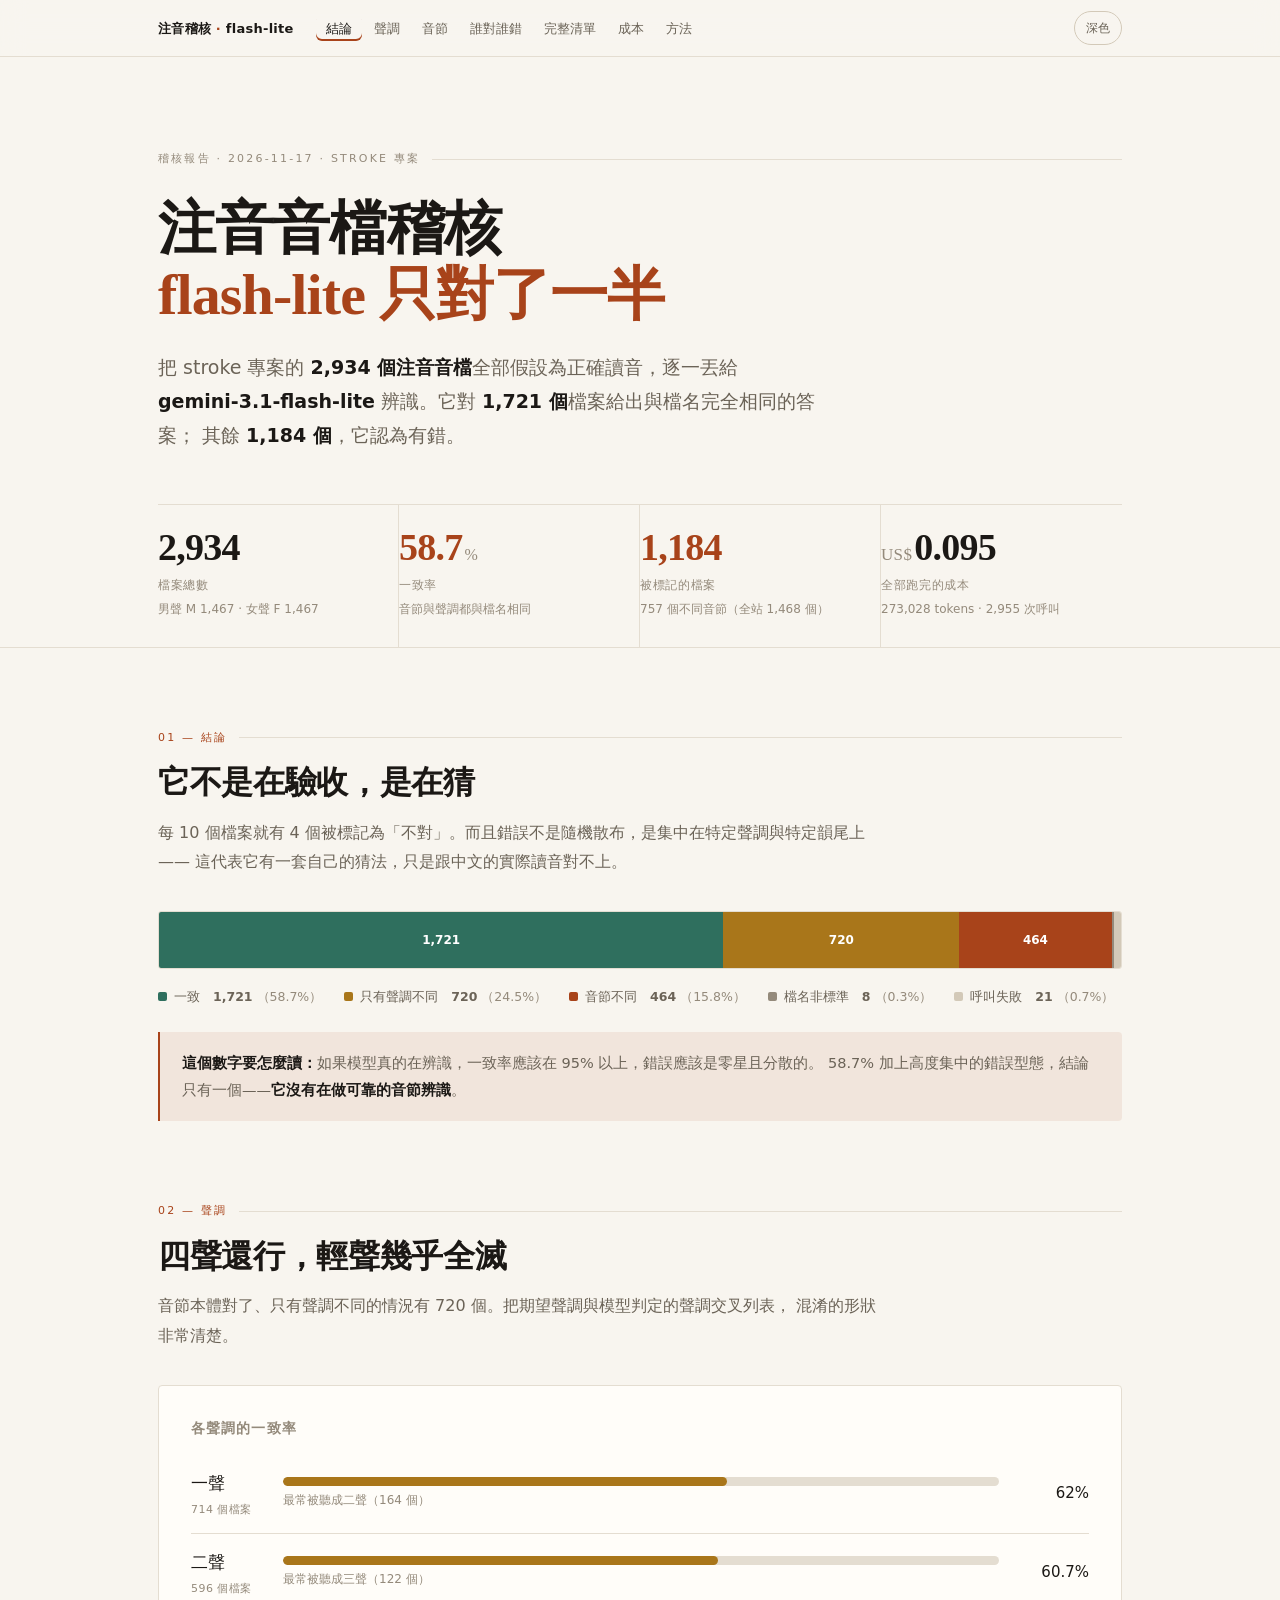
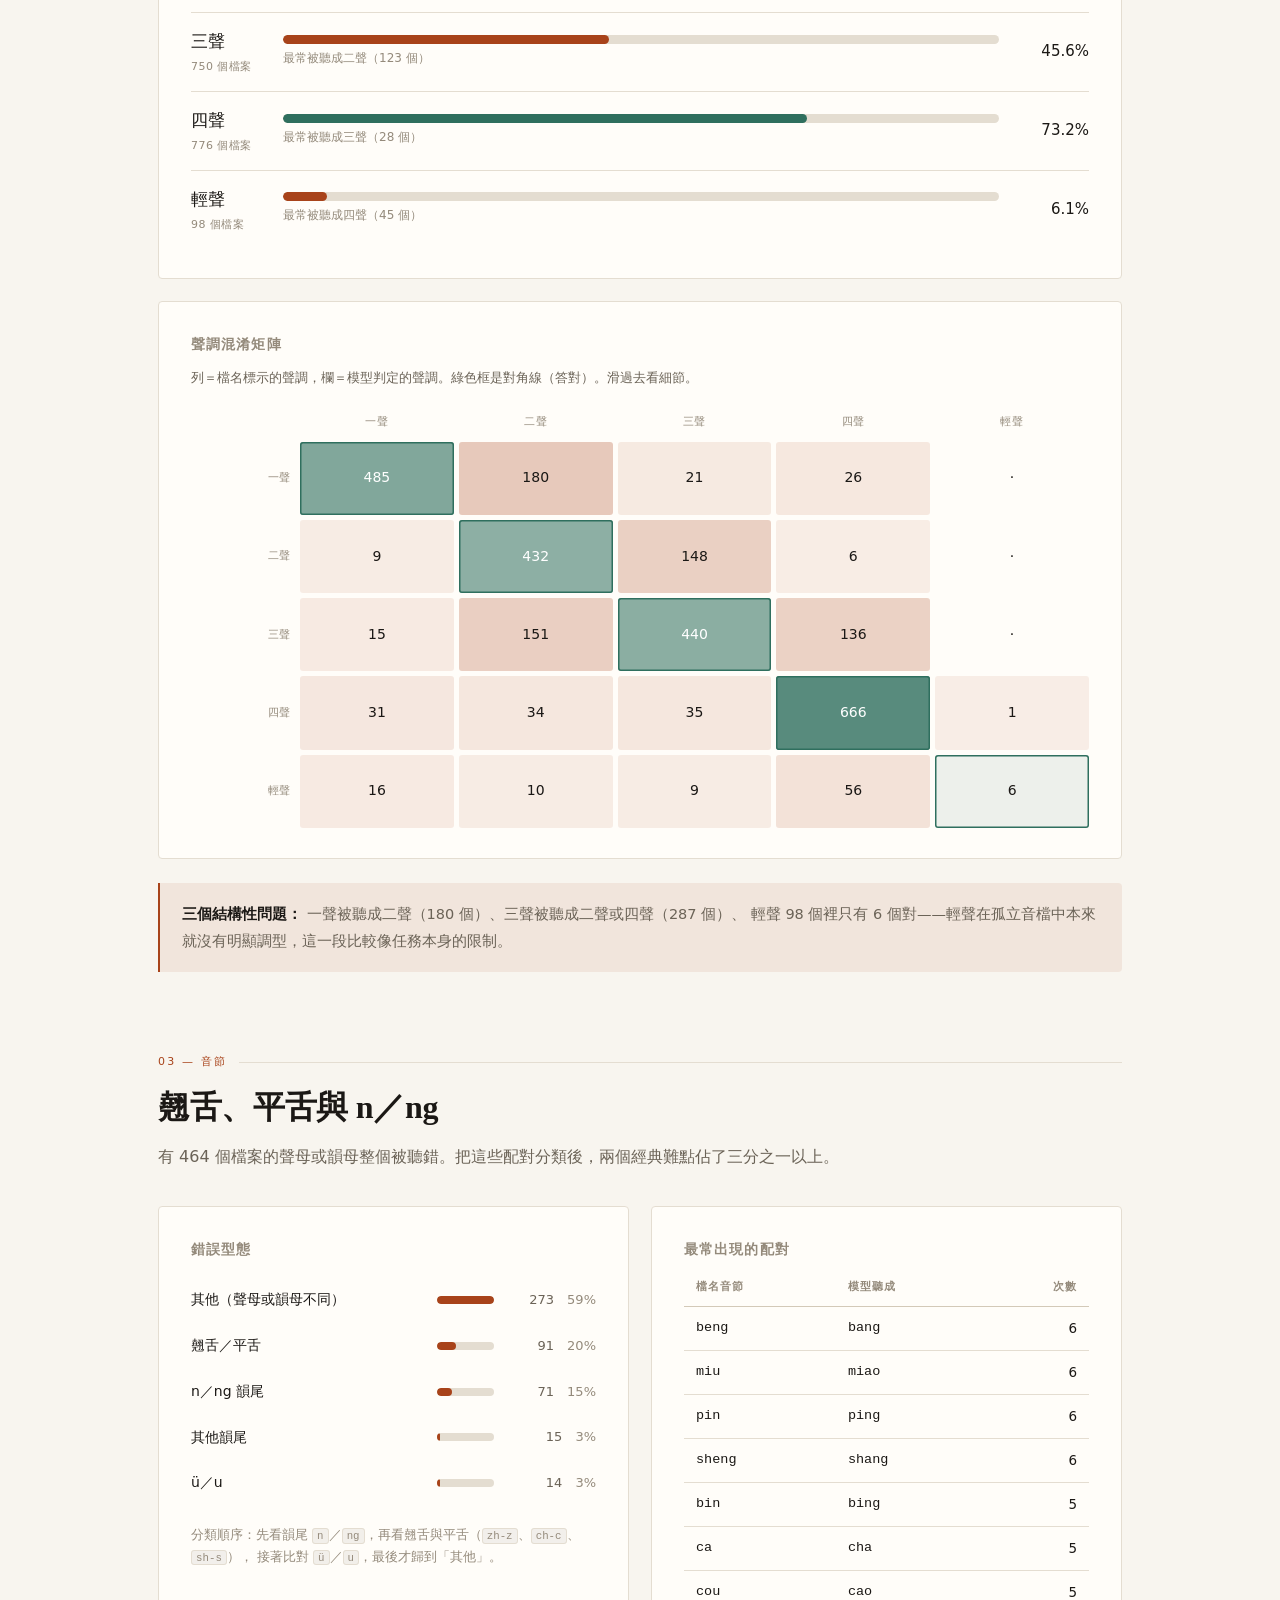
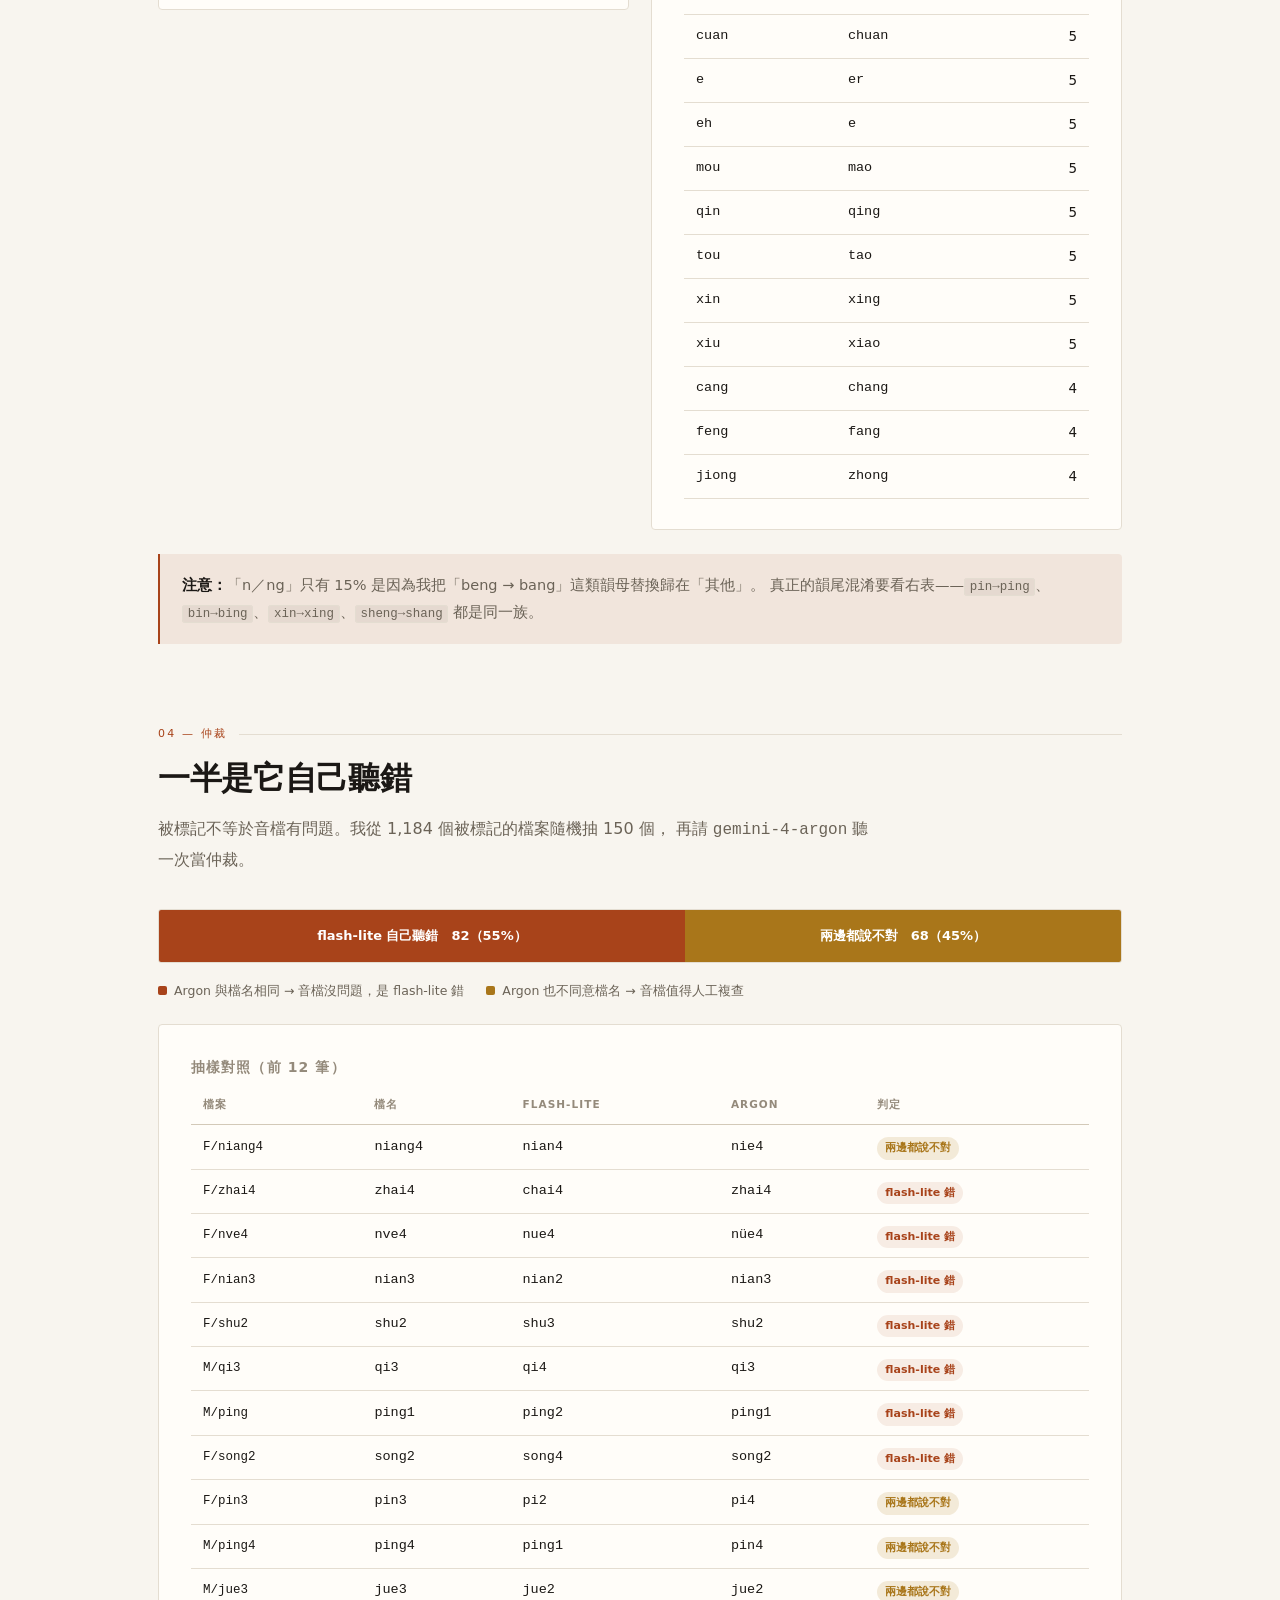
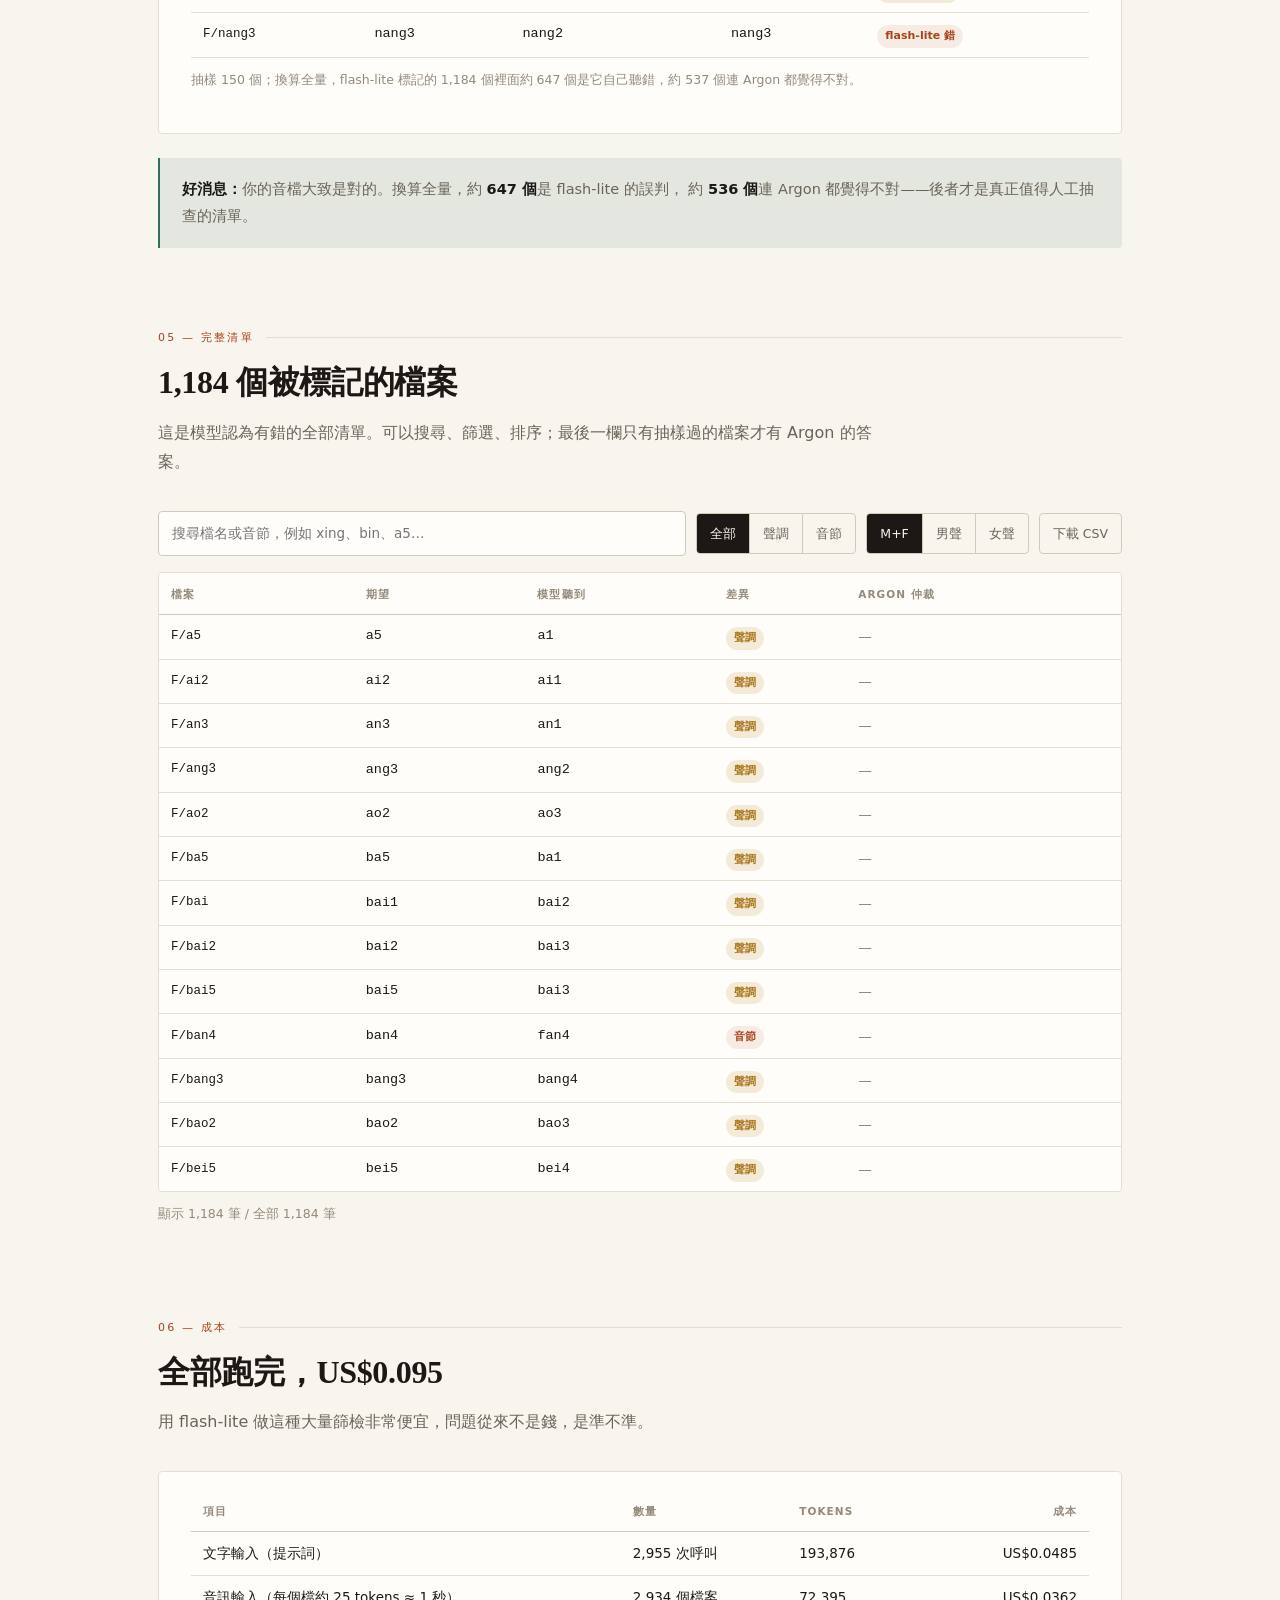
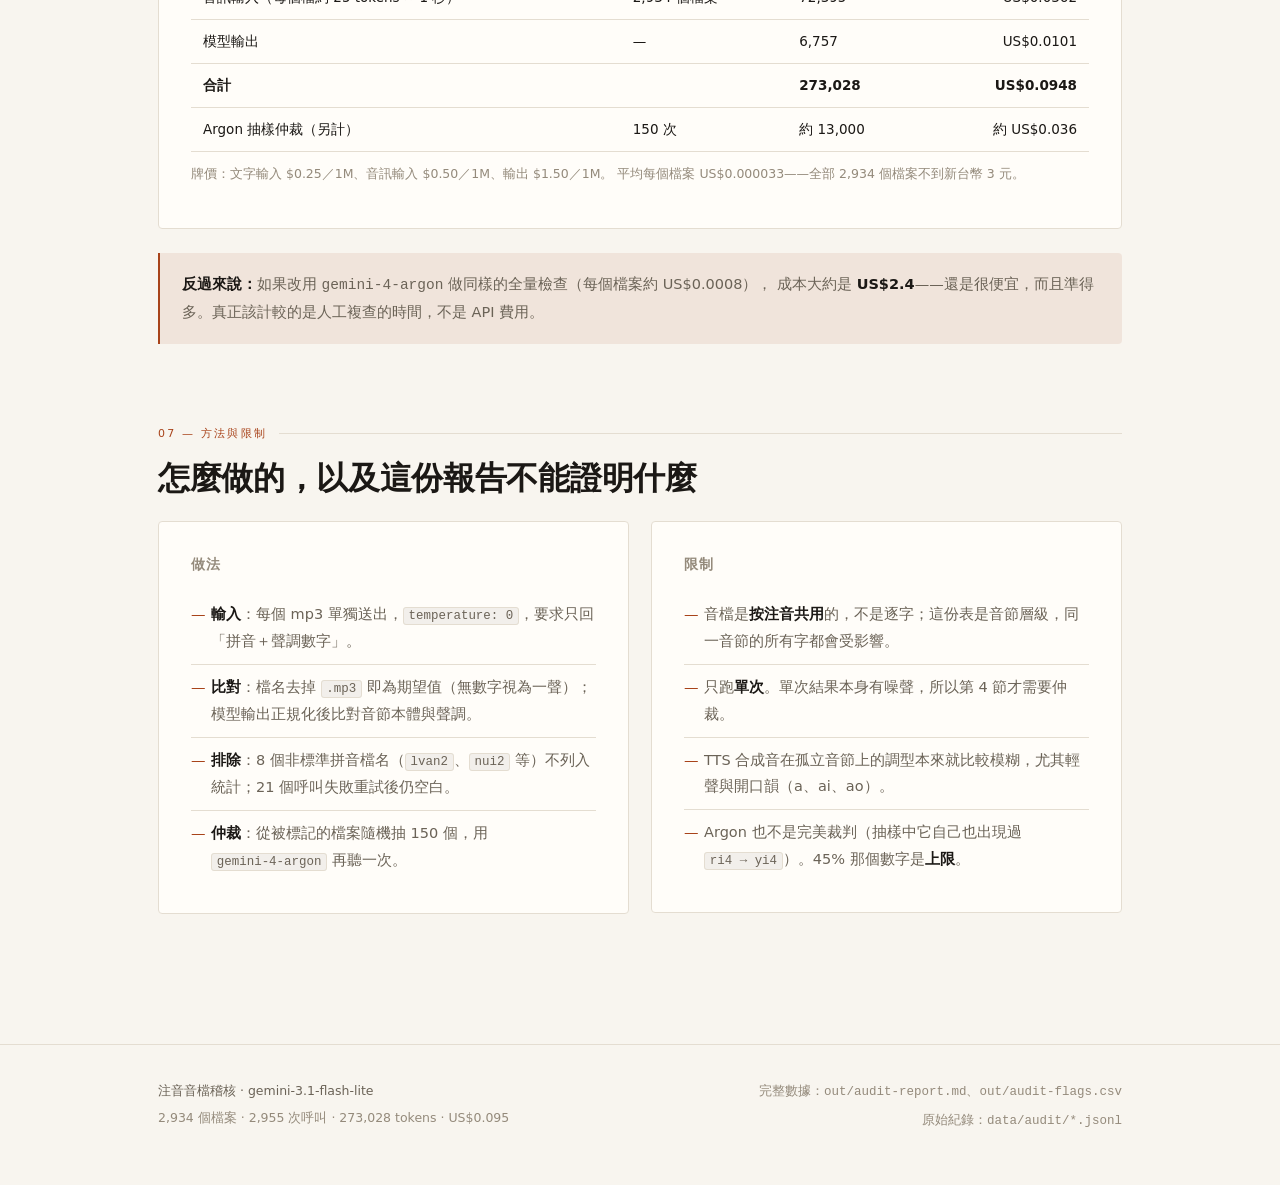
==== audit-report.html @ 82bb103e "docs: 產出三份互動 HTML 報告與音訊支援查證 把三份研究、一份稽核、一份跨模型對照整理成可以離線打開、可以 自己動手驗算的單檔 HTML，並補上 MS 是否支援音訊的正式查證。  ## 三份" ====
<!DOCTYPE html>
<html lang="zh-Hant" data-theme="light">
<head>
<meta charset="utf-8">
<meta name="viewport" content="width=device-width, initial-scale=1">
<title>注音音檔稽核 · gemini-3.1-flash-lite</title>
<style>
:root{
  --paper:#f8f5ef; --card:#fffdf9; --ink:#1b1815; --ink2:#6b6357; --ink3:#948a7b;
  --rule:#e4ddd1; --rule2:#d3c9b8;
  --rust:#a8431a; --moss:#2f6f5e; --amber:#a9761a;
  --rust-bg:rgba(168,67,26,.09); --moss-bg:rgba(47,111,94,.10);
  --serif:"Songti TC","Noto Serif TC","Source Han Serif TC",Georgia,"Times New Roman",serif;
  --sans:-apple-system,"SF Pro TC","PingFang TC","Noto Sans TC",system-ui,sans-serif;
  --mono:ui-monospace,"SF Mono",Menlo,monospace;
}
html[data-theme="dark"]{
  --paper:#141210; --card:#1b1815; --ink:#ece7de; --ink2:#a89e8f; --ink3:#7d7365;
  --rule:#2e2922; --rule2:#3d362d;
  --rust:#e07a4b; --moss:#63b79b; --amber:#d6a03c;
  --rust-bg:rgba(224,122,75,.12); --moss-bg:rgba(99,183,155,.12);
}
*{box-sizing:border-box}
html{scroll-behavior:smooth;overflow-x:hidden}
body{
  margin:0;background:var(--paper);color:var(--ink);
  font:17px/1.85 var(--sans);-webkit-font-smoothing:antialiased;
  transition:background .3s,color .3s;
}
::selection{background:var(--rust);color:#fff}
.wrap{max-width:1020px;margin:0 auto;padding:0 28px}
.mono{font-family:var(--mono);font-variant-numeric:tabular-nums}
code{font-family:var(--mono);font-size:.86em;background:rgba(127,120,105,.10);
     padding:.08em .38em;border-radius:3px;border:1px solid var(--rule);white-space:nowrap}
.nowrap{white-space:nowrap}
.num{font-variant-numeric:tabular-nums}
a{color:inherit}

/* ---------- 進度與導覽 ---------- */
.bar-progress{position:fixed;top:0;left:0;height:2px;background:var(--rust);width:0;z-index:60}
nav{
  position:sticky;top:0;z-index:50;background:color-mix(in srgb,var(--paper) 88%,transparent);
  backdrop-filter:blur(12px);border-bottom:1px solid var(--rule);
}
nav .inner{max-width:1020px;margin:0 auto;padding:11px 28px;display:flex;align-items:center;gap:22px}
nav .mark{font:600 13px/1 var(--sans);letter-spacing:.02em;white-space:nowrap}
nav .mark b{color:var(--rust);font-weight:700}
nav ul{display:flex;gap:2px;list-style:none;margin:0;padding:0;overflow-x:auto;flex:1;min-width:0;scrollbar-width:none}
nav ul::-webkit-scrollbar{display:none}
nav a{font-size:12.5px;color:var(--ink2);text-decoration:none;padding:5px 10px;border-radius:6px;white-space:nowrap}
nav a:hover{color:var(--ink);background:var(--card)}
nav a.on{color:var(--ink);box-shadow:inset 0 -2px 0 var(--rust)}
.theme{
  margin-left:auto;background:none;border:1px solid var(--rule2);color:var(--ink2);
  font:inherit;font-size:12px;padding:5px 11px;border-radius:99px;cursor:pointer;white-space:nowrap
}
.theme:hover{color:var(--ink);border-color:var(--ink3)}

/* ---------- 封面 ---------- */
header{padding:92px 0 0;border-bottom:1px solid var(--rule)}
.kicker{
  display:flex;align-items:center;gap:12px;font-size:11px;letter-spacing:.20em;
  text-transform:uppercase;color:var(--ink3);margin-bottom:26px
}
.kicker::after{content:"";flex:1;height:1px;background:var(--rule)}
h1{
  font-family:var(--serif);font-weight:600;letter-spacing:-.015em;line-height:1.14;
  font-size:clamp(34px,5.2vw,58px);margin:0 0 8px
}
h1 em{font-style:normal;color:var(--rust)}
.standfirst{
  font-size:19px;line-height:1.8;color:var(--ink2);max-width:680px;margin:22px 0 0
}
.standfirst b{color:var(--ink);font-weight:600}
.stats{
  display:grid;grid-template-columns:repeat(4,1fr);gap:0;margin:52px 0 0;
  border-top:1px solid var(--rule)
}
.stat{padding:22px 26px 26px 0;border-right:1px solid var(--rule)}
.stat:last-child{border-right:0}
.stat .v{font-family:var(--serif);font-size:38px;font-weight:600;line-height:1.1;letter-spacing:-.02em}
.stat .v small{font-size:16px;color:var(--ink3);font-weight:400;margin-left:2px}
.stat .v .cur{font-size:17px;color:var(--ink3);font-weight:400;margin-right:2px;letter-spacing:.02em}
.stat .k{font-size:11.5px;color:var(--ink3);letter-spacing:.06em;margin-top:6px}
.stat .s{font-size:12px;color:var(--ink3);margin-top:2px}
.stat.bad .v{color:var(--rust)}

/* ---------- 區塊 ---------- */
main{padding:0 0 40px}
section{padding:80px 0 0}
.sec-label{
  font-size:11px;letter-spacing:.20em;text-transform:uppercase;color:var(--rust);
  display:flex;align-items:center;gap:12px;margin-bottom:14px
}
.sec-label::after{content:"";flex:1;height:1px;background:var(--rule)}
h2{
  font-family:var(--serif);font-weight:600;letter-spacing:-.01em;line-height:1.3;
  font-size:clamp(24px,3.2vw,32px);margin:0 0 14px
}
.lead{color:var(--ink2);max-width:720px;font-size:16px;margin:0 0 34px}
h3{font-size:14px;letter-spacing:.08em;text-transform:uppercase;color:var(--ink3);
   font-weight:600;margin:0 0 14px}

.card{background:var(--card);border:1px solid var(--rule);border-radius:4px;padding:30px 32px;margin-top:22px}
.grid2{display:grid;grid-template-columns:1fr 1fr;gap:22px;margin-top:22px;align-items:start}
.grid2 .card{margin-top:0}

/* ---------- 堆疊條 ---------- */
.stack{display:flex;height:58px;border-radius:3px;overflow:hidden;margin:6px 0 0;border:1px solid var(--rule)}
.stack div{display:flex;align-items:center;justify-content:center;font-size:12px;font-weight:600;
  color:#fff;transition:flex .4s;white-space:nowrap;overflow:hidden}
.stack .ok{background:var(--moss)}
.stack .tone{background:var(--amber)}
.stack .syllable{background:var(--rust)}
.stack .err{background:var(--ink3)}
.stack-key{display:flex;flex-wrap:wrap;gap:22px;margin-top:16px;font-size:12.5px;color:var(--ink2)}
.stack-key i{display:inline-block;width:9px;height:9px;border-radius:2px;margin-right:7px}

/* ---------- 聲調列 ---------- */
.tone-row{display:grid;grid-template-columns:76px 1fr 74px;gap:16px;align-items:center;
  padding:13px 0;border-bottom:1px solid var(--rule)}
.tone-row:last-child{border-bottom:0}
.tone-row .tl{font-family:var(--serif);font-size:17px}
.tone-row .tl small{display:block;font-family:var(--sans);font-size:11px;color:var(--ink3);letter-spacing:.04em}
.tbar{height:9px;background:var(--rule);border-radius:99px;overflow:hidden}
.tbar span{display:block;height:100%;background:var(--moss);border-radius:99px}
.tbar span.low{background:var(--rust)}
.tbar span.mid{background:var(--amber)}
.tone-row .tp{text-align:right;font-size:15px;font-variant-numeric:tabular-nums}
.tone-note{font-size:12px;color:var(--ink3);margin-top:3px}

/* ---------- 混淆矩陣 ---------- */
.mx{display:grid;grid-template-columns:104px repeat(5,1fr);gap:5px;margin-top:4px}
.mx .h{display:flex;align-items:center;justify-content:center;font-size:11px;color:var(--ink3);
  letter-spacing:.06em;padding:4px}
.mx .h.row{justify-content:flex-end}
.mx .c{aspect-ratio:2.1;display:flex;align-items:center;justify-content:center;border-radius:3px;
  font-size:14px;font-variant-numeric:tabular-nums;cursor:default;transition:.15s}
.mx .c:hover{outline:1.5px solid var(--ink3)}
.mx .c.diag{box-shadow:inset 0 0 0 1.5px var(--moss)}
.mx .c.zero{color:var(--ink3);background:transparent!important;box-shadow:none}

/* ---------- 錯誤型態 ---------- */
.type-row{display:grid;grid-template-columns:230px 1fr 86px;gap:16px;align-items:center;padding:10px 0}
.type-row .tn{font-size:14px}
.tybar{height:8px;background:var(--rule);border-radius:99px;overflow:hidden}
.tybar span{display:block;height:100%;background:var(--rust);border-radius:99px}
.type-row .tv{text-align:right;font-size:13px;color:var(--ink2);font-variant-numeric:tabular-nums;white-space:nowrap}

/* ---------- 表格 ---------- */
table{width:100%;border-collapse:collapse;font-size:13.5px}
th{font-size:10.5px;letter-spacing:.10em;text-transform:uppercase;color:var(--ink3);
   text-align:left;padding:0 12px 10px;border-bottom:1px solid var(--rule2);font-weight:600}
td{padding:9px 12px;border-bottom:1px solid var(--rule);font-variant-numeric:tabular-nums}
tbody tr:hover{background:var(--rust-bg)}
td.file{font-family:var(--mono);font-size:12.5px}
.tag{display:inline-block;font-size:11px;padding:1px 8px;border-radius:99px;font-weight:600}
.tag.tone{background:rgba(169,118,26,.14);color:var(--amber)}
.tag.syllable{background:var(--rust-bg);color:var(--rust)}
.tag.ok{background:var(--moss-bg);color:var(--moss)}
.tag.bad{background:var(--rust-bg);color:var(--rust)}

/* ---------- 仲裁 ---------- */
.split{display:flex;height:54px;border-radius:3px;overflow:hidden;border:1px solid var(--rule)}
.split div{display:flex;align-items:center;justify-content:center;font-size:13px;font-weight:600;color:#fff}
.split .a{background:var(--rust)}
.split .b{background:var(--moss)}

/* ---------- 清單工具列 ---------- */
.tools{display:flex;gap:10px;flex-wrap:wrap;align-items:center;margin:22px 0 16px}
.search{
  flex:1;min-width:190px;background:var(--card);border:1px solid var(--rule2);border-radius:4px;
  padding:9px 13px;font:inherit;font-size:13.5px;color:var(--ink)
}
.search:focus{outline:none;border-color:var(--ink3)}
.seg{display:inline-flex;border:1px solid var(--rule2);border-radius:4px;overflow:hidden}
.seg button{background:none;border:0;border-right:1px solid var(--rule2);color:var(--ink2);
  font:inherit;font-size:12.5px;padding:8px 13px;cursor:pointer;white-space:nowrap}
.seg button:last-child{border-right:0}
.seg button.on{background:var(--ink);color:var(--paper)}
.btn{background:none;border:1px solid var(--rule2);border-radius:4px;color:var(--ink2);
  font:inherit;font-size:12.5px;padding:8px 13px;cursor:pointer}
.btn:hover{color:var(--ink);border-color:var(--ink3)}
.tbl-wrap{max-height:620px;overflow:auto;border:1px solid var(--rule);border-radius:4px;background:var(--card)}
.tbl-wrap thead th{position:sticky;top:0;background:var(--card);padding-top:12px;z-index:2;cursor:pointer;user-select:none}
.tbl-wrap thead th:hover{color:var(--ink)}
.count{font-size:12.5px;color:var(--ink3);margin-top:10px}
mark{background:rgba(168,67,26,.22);color:inherit;padding:0 2px;border-radius:2px}

/* ---------- 成本 ---------- */
.cost-table td:last-child,.cost-table th:last-child{text-align:right}
.callout{
  border-left:2px solid var(--rust);background:var(--rust-bg);padding:18px 22px;margin-top:24px;
  font-size:14.5px;color:var(--ink2);border-radius:0 4px 4px 0
}
.callout b{color:var(--ink)}
.callout.moss{border-left-color:var(--moss);background:var(--moss-bg)}

ul.plain{padding-left:0;list-style:none;margin:0}
ul.plain li{padding:9px 0 9px 20px;position:relative;border-bottom:1px solid var(--rule);font-size:14.5px;color:var(--ink2)}
ul.plain li:last-child{border-bottom:0}
ul.plain li::before{content:"—";position:absolute;left:0;color:var(--rust)}
ul.plain li b{color:var(--ink)}

footer{margin-top:90px;border-top:1px solid var(--rule);padding:34px 0 60px;color:var(--ink3);font-size:12.5px}
footer .wrap{display:flex;justify-content:space-between;gap:20px;flex-wrap:wrap}

@media(max-width:760px){
  .wrap{padding:0 18px}
  nav .inner{padding:10px 18px;gap:12px}
  header{padding-top:56px}
  .stats{grid-template-columns:1fr 1fr}
  .stat{border-right:0;border-bottom:1px solid var(--rule);padding:18px 0}
  .stat:nth-child(odd){border-right:1px solid var(--rule);padding-right:18px}
  .grid2{grid-template-columns:1fr}
  .card{padding:22px 18px}
  .mx{grid-template-columns:66px repeat(5,1fr);gap:3px}
  .mx .c{font-size:11px}
  .tone-row{grid-template-columns:64px 1fr 60px;gap:10px}
  .type-row{grid-template-columns:1fr;gap:6px}
  .type-row .tv{text-align:left}
  section{padding-top:56px}
}
@media print{
  nav,.bar-progress,.theme,.tools{display:none}
  body{background:#fff}
  .card{break-inside:avoid;border-color:#ddd}
  .tbl-wrap{max-height:none;overflow:visible}
}
</style>
</head>

<body>
<div class="bar-progress" id="prog"></div>

<nav>
  <div class="inner">
    <div class="mark">注音稽核 <b>·</b> flash-lite</div>
    <ul id="navlist">
      <li><a href="#verdict">結論</a></li>
      <li><a href="#tone">聲調</a></li>
      <li><a href="#syllable">音節</a></li>
      <li><a href="#who">誰對誰錯</a></li>
      <li><a href="#list">完整清單</a></li>
      <li><a href="#cost">成本</a></li>
      <li><a href="#method">方法</a></li>
    </ul>
    <button class="theme" id="themeBtn">深色</button>
  </div>
</nav>

<header>
  <div class="wrap">
    <div class="kicker">稽核報告 · 2026-11-17 · stroke 專案</div>
    <h1>注音音檔稽核<br><em>flash-lite 只對了一半</em></h1>
    <p class="standfirst">
      把 stroke 專案的 <b>2,934 個注音音檔</b>全部假設為正確讀音，逐一丟給
      <b class="nowrap">gemini-3.1-flash-lite</b> 辨識。它對 <b>1,721 個</b>檔案給出與檔名完全相同的答案；
      其餘 <b>1,184 個</b>，它認為有錯。
    </p>
    <div class="stats">
      <div class="stat">
        <div class="v">2,934</div>
        <div class="k">檔案總數</div>
        <div class="s">男聲 M 1,467 · 女聲 F 1,467</div>
      </div>
      <div class="stat bad">
        <div class="v" data-f="pct">58.7<small>%</small></div>
        <div class="k">一致率</div>
        <div class="s">音節與聲調都與檔名相同</div>
      </div>
      <div class="stat bad">
        <div class="v">1,184</div>
        <div class="k">被標記的檔案</div>
        <div class="s">757 個不同音節（全站 1,468 個）</div>
      </div>
      <div class="stat">
        <div class="v"><span class="cur">US$</span><span data-f="cost">0.095</span></div>
        <div class="k">全部跑完的成本</div>
        <div class="s">273,028 tokens · 2,955 次呼叫</div>
      </div>
    </div>
  </div>
</header>

<main>

<!-- ─────────── 01 結論 ─────────── -->
<section id="verdict">
  <div class="wrap">
    <div class="sec-label">01 — 結論</div>
    <h2>它不是在驗收，是在猜</h2>
    <p class="lead">
      每 10 個檔案就有 4 個被標記為「不對」。而且錯誤不是隨機散布，是集中在特定聲調與特定韻尾上——
      這代表它有一套自己的猜法，只是跟中文的實際讀音對不上。
    </p>

    <div class="stack" id="stack"></div>
    <div class="stack-key" id="stackKey"></div>

    <div class="callout">
      <b>這個數字要怎麼讀：</b>如果模型真的在辨識，一致率應該在 95% 以上，錯誤應該是零星且分散的。
      58.7% 加上高度集中的錯誤型態，結論只有一個——<b>它沒有在做可靠的音節辨識</b>。
    </div>
  </div>
</section>

<!-- ─────────── 02 聲調 ─────────── -->
<section id="tone">
  <div class="wrap">
    <div class="sec-label">02 — 聲調</div>
    <h2>四聲還行，輕聲幾乎全滅</h2>
    <p class="lead">
      音節本體對了、只有聲調不同的情況有 720 個。把期望聲調與模型判定的聲調交叉列表，
      混淆的形狀非常清楚。
    </p>

    <div class="card">
      <h3>各聲調的一致率</h3>
      <div id="toneRows"></div>
    </div>

    <div class="card">
      <h3>聲調混淆矩陣</h3>
      <p class="lead" style="font-size:13px;margin:-6px 0 18px">
        列＝檔名標示的聲調，欄＝模型判定的聲調。綠色框是對角線（答對）。滑過去看細節。
      </p>
      <div class="mx" id="mx"></div>
    </div>

    <div class="callout">
      <b>三個結構性問題：</b>
      一聲被聽成二聲（180 個）、三聲被聽成二聲或四聲（287 個）、
      輕聲 98 個裡只有 6 個對——輕聲在孤立音檔中本來就沒有明顯調型，這一段比較像任務本身的限制。
    </div>
  </div>
</section>

<!-- ─────────── 03 音節 ─────────── -->
<section id="syllable">
  <div class="wrap">
    <div class="sec-label">03 — 音節</div>
    <h2>翹舌、平舌與 n／ng</h2>
    <p class="lead">
      有 464 個檔案的聲母或韻母整個被聽錯。把這些配對分類後，兩個經典難點佔了三分之一以上。
    </p>

    <div class="grid2">
      <div class="card">
        <h3>錯誤型態</h3>
        <div id="typeRows"></div>
        <p class="count" style="margin-top:18px;line-height:1.7">
          分類順序：先看韻尾 <code>n</code>／<code>ng</code>，再看翹舌與平舌（<code>zh-z</code>、<code>ch-c</code>、<code>sh-s</code>），
          接著比對 <code>ü</code>／<code>u</code>，最後才歸到「其他」。
        </p>
      </div>
      <div class="card">
        <h3>最常出現的配對</h3>
        <table id="pairTable">
          <thead><tr><th>檔名音節</th><th>模型聽成</th><th style="text-align:right">次數</th></tr></thead>
          <tbody></tbody>
        </table>
      </div>
    </div>

    <div class="callout">
      <b>注意：</b>「n／ng」只有 15% 是因為我把「beng → bang」這類韻母替換歸在「其他」。
      真正的韻尾混淆要看右表——<code>pin→ping</code>、<code>bin→bing</code>、<code>xin→xing</code>、<code>sheng→shang</code> 都是同一族。
    </div>
  </div>
</section>

<!-- ─────────── 04 誰對誰錯 ─────────── -->
<section id="who">
  <div class="wrap">
    <div class="sec-label">04 — 仲裁</div>
    <h2>一半是它自己聽錯</h2>
    <p class="lead">
      被標記不等於音檔有問題。我從 1,184 個被標記的檔案隨機抽 150 個，
      再請 <span class="mono nowrap">gemini-4-argon</span> 聽一次當仲裁。
    </p>

    <div class="split" id="split"></div>
    <div class="stack-key" id="splitKey"></div>

    <div class="card">
      <h3>抽樣對照（前 12 筆）</h3>
      <table id="arbTable">
        <thead><tr><th>檔案</th><th>檔名</th><th>flash-lite</th><th>Argon</th><th>判定</th></tr></thead>
        <tbody></tbody>
      </table>
      <p class="count" id="arbNote"></p>
    </div>

    <div class="callout moss">
      <b>好消息：</b>你的音檔大致是對的。換算全量，約 <b>647 個</b>是 flash-lite 的誤判，
      約 <b>536 個</b>連 Argon 都覺得不對——後者才是真正值得人工抽查的清單。
    </div>
  </div>
</section>

<!-- ─────────── 05 清單 ─────────── -->
<section id="list">
  <div class="wrap">
    <div class="sec-label">05 — 完整清單</div>
    <h2>1,184 個被標記的檔案</h2>
    <p class="lead">
      這是模型認為有錯的全部清單。可以搜尋、篩選、排序；最後一欄只有抽樣過的檔案才有 Argon 的答案。
    </p>

    <div class="tools">
      <input class="search" id="q" placeholder="搜尋檔名或音節，例如 xing、bin、a5…">
      <div class="seg" id="fStatus">
        <button class="on" data-v="all">全部</button>
        <button data-v="tone">聲調</button>
        <button data-v="syllable">音節</button>
      </div>
      <div class="seg" id="fVoice">
        <button class="on" data-v="all">M+F</button>
        <button data-v="M">男聲</button>
        <button data-v="F">女聲</button>
      </div>
      <button class="btn" id="dl">下載 CSV</button>
    </div>

    <div class="tbl-wrap">
      <table id="flagTable">
        <thead>
          <tr>
            <th data-sort="0">檔案</th>
            <th data-sort="1">期望</th>
            <th data-sort="2">模型聽到</th>
            <th data-sort="3">差異</th>
            <th data-sort="4">Argon 仲裁</th>
          </tr>
        </thead>
        <tbody></tbody>
      </table>
    </div>
    <p class="count" id="flagCount"></p>
  </div>
</section>

<!-- ─────────── 06 成本 ─────────── -->
<section id="cost">
  <div class="wrap">
    <div class="sec-label">06 — 成本</div>
    <h2>全部跑完，US$0.095</h2>
    <p class="lead">用 flash-lite 做這種大量篩檢非常便宜，問題從來不是錢，是準不準。</p>

    <div class="card">
      <table class="cost-table">
        <thead><tr><th>項目</th><th>數量</th><th>Tokens</th><th>成本</th></tr></thead>
        <tbody>
          <tr><td>文字輸入（提示詞）</td><td class="num">2,955 次呼叫</td><td class="num" id="tkText"></td><td class="num" id="csText"></td></tr>
          <tr><td>音訊輸入（每個檔約 25 tokens ≈ 1 秒）</td><td class="num">2,934 個檔案</td><td class="num" id="tkAudio"></td><td class="num" id="csAudio"></td></tr>
          <tr><td>模型輸出</td><td class="num">—</td><td class="num" id="tkOut"></td><td class="num" id="csOut"></td></tr>
          <tr><td><b>合計</b></td><td class="num"></td><td class="num"><b id="tkAll"></b></td><td class="num"><b id="csAll"></b></td></tr>
          <tr><td>Argon 抽樣仲裁（另計）</td><td class="num">150 次</td><td class="num">約 13,000</td><td class="num">約 US$0.036</td></tr>
        </tbody>
      </table>
      <p class="count">
        牌價：文字輸入 $0.25／1M、音訊輸入 $0.50／1M、輸出 $1.50／1M。
        平均每個檔案 US$0.000033——全部 2,934 個檔案不到新台幣 3 元。
      </p>
    </div>

    <div class="callout">
      <b>反過來說：</b>如果改用 <span class="mono nowrap">gemini-4-argon</span> 做同樣的全量檢查（每個檔案約 US$0.0008），
      成本大約是 <b>US$2.4</b>——還是很便宜，而且準得多。真正該計較的是人工複查的時間，不是 API 費用。
    </div>
  </div>
</section>

<!-- ─────────── 07 方法 ─────────── -->
<section id="method">
  <div class="wrap">
    <div class="sec-label">07 — 方法與限制</div>
    <h2>怎麼做的，以及這份報告不能證明什麼</h2>

    <div class="grid2">
      <div class="card">
        <h3>做法</h3>
        <ul class="plain">
          <li><b>輸入</b>：每個 mp3 單獨送出，<code>temperature: 0</code>，要求只回「拼音＋聲調數字」。</li>
          <li><b>比對</b>：檔名去掉 <code>.mp3</code> 即為期望值（無數字視為一聲）；模型輸出正規化後比對音節本體與聲調。</li>
          <li><b>排除</b>：8 個非標準拼音檔名（<code>lvan2</code>、<code>nui2</code> 等）不列入統計；21 個呼叫失敗重試後仍空白。</li>
          <li><b>仲裁</b>：從被標記的檔案隨機抽 150 個，用 <code>gemini-4-argon</code> 再聽一次。</li>
        </ul>
      </div>
      <div class="card">
        <h3>限制</h3>
        <ul class="plain">
          <li>音檔是<b>按注音共用</b>的，不是逐字；這份表是音節層級，同一音節的所有字都會受影響。</li>
          <li>只跑<b>單次</b>。單次結果本身有噪聲，所以第 4 節才需要仲裁。</li>
          <li>TTS 合成音在孤立音節上的調型本來就比較模糊，尤其輕聲與開口韻（a、ai、ao）。</li>
          <li>Argon 也不是完美裁判（抽樣中它自己也出現過 <code>ri4 → yi4</code>）。45% 那個數字是<b>上限</b>。</li>
        </ul>
      </div>
    </div>
  </div>
</section>

</main>

<footer>
  <div class="wrap">
    <div>
      <div style="color:var(--ink2);margin-bottom:4px">注音音檔稽核 · gemini-3.1-flash-lite</div>
      <div>2,934 個檔案 · 2,955 次呼叫 · <span id="fTok">273,028</span> tokens · US$<span id="fCost">0.095</span></div>
    </div>
    <div style="text-align:right">
      <div>完整數據：<span class="mono">out/audit-report.md</span>、<span class="mono">out/audit-flags.csv</span></div>
      <div style="margin-top:4px">原始紀錄：<span class="mono">data/audit/*.jsonl</span></div>
    </div>
  </div>
</footer>

<script>
const D = {"meta":{"date":"2026-11-17","files":2934,"calls":2955,"tokens":{"text":193876,"audio":72395,"out":6757},"cost":0.0948,"costArb":0.036,"arbN":150},"dist":{"ok":1721,"tone":720,"syllable":464,"nonstandard":8,"error":21},"voices":{"M":{"tone":354,"ok":854,"syllable":253,"nonstandard":4,"error":2},"F":{"ok":867,"tone":366,"syllable":211,"nonstandard":4,"error":19}},"tones":[{"t":1,"name":"一聲","n":714,"ok":443,"rate":62.0,"worst":{"name":"二聲","n":164}},{"t":2,"name":"二聲","n":596,"ok":362,"rate":60.7,"worst":{"name":"三聲","n":122}},{"t":3,"name":"三聲","n":750,"ok":342,"rate":45.6,"worst":{"name":"二聲","n":123}},{"t":4,"name":"四聲","n":776,"ok":568,"rate":73.2,"worst":{"name":"三聲","n":28}},{"t":5,"name":"輕聲","n":98,"ok":6,"rate":6.1,"worst":{"name":"四聲","n":45}}],"matrix":[[485,180,21,26,0],[9,432,148,6,0],[15,151,440,136,0],[31,34,35,666,1],[16,10,9,56,6]],"toneNames":["一聲","二聲","三聲","四聲","輕聲"],"types":[{"k":"其他（聲母或韻母不同）","n":273,"pct":59},{"k":"翹舌／平舌","n":91,"pct":20},{"k":"n／ng 韻尾","n":71,"pct":15},{"k":"其他韻尾","n":15,"pct":3},{"k":"ü／u","n":14,"pct":3}],"pairs":[{"a":"beng","b":"bang","n":6},{"a":"miu","b":"miao","n":6},{"a":"pin","b":"ping","n":6},{"a":"sheng","b":"shang","n":6},{"a":"bin","b":"bing","n":5},{"a":"ca","b":"cha","n":5},{"a":"cou","b":"cao","n":5},{"a":"cuan","b":"chuan","n":5},{"a":"e","b":"er","n":5},{"a":"eh","b":"e","n":5},{"a":"mou","b":"mao","n":5},{"a":"qin","b":"qing","n":5},{"a":"tou","b":"tao","n":5},{"a":"xin","b":"xing","n":5},{"a":"xiu","b":"xiao","n":5},{"a":"cang","b":"chang","n":4},{"a":"feng","b":"fang","n":4},{"a":"jiong","b":"zhong","n":4}],"arb":{"n":150,"ok":82,"bad":68,"rows":[{"f":"F/niang4","e":"niang4","f1":"nian4","f2":"nie4","who":"兩邊都說不對"},{"f":"F/zhai4","e":"zhai4","f1":"chai4","f2":"zhai4","who":"flash-lite 錯"},{"f":"F/nve4","e":"nve4","f1":"nue4","f2":"nüe4","who":"flash-lite 錯"},{"f":"F/nian3","e":"nian3","f1":"nian2","f2":"nian3","who":"flash-lite 錯"},{"f":"F/shu2","e":"shu2","f1":"shu3","f2":"shu2","who":"flash-lite 錯"},{"f":"M/qi3","e":"qi3","f1":"qi4","f2":"qi3","who":"flash-lite 錯"},{"f":"M/ping","e":"ping1","f1":"ping2","f2":"ping1","who":"flash-lite 錯"},{"f":"F/song2","e":"song2","f1":"song4","f2":"song2","who":"flash-lite 錯"},{"f":"F/pin3","e":"pin3","f1":"pi2","f2":"pi4","who":"兩邊都說不對"},{"f":"M/ping4","e":"ping4","f1":"ping1","f2":"pin4","who":"兩邊都說不對"},{"f":"M/jue3","e":"jue3","f1":"jue2","f2":"jue2","who":"兩邊都說不對"},{"f":"F/nang3","e":"nang3","f1":"nang2","f2":"nang3","who":"flash-lite 錯"},{"f":"F/beng2","e":"beng2","f1":"bang3","f2":"bang3","who":"兩邊都說不對"},{"f":"M/mian","e":"mian1","f1":"mian2","f2":"mian1","who":"flash-lite 錯"},{"f":"M/jiu","e":"jiu1","f1":"jiu2","f2":"jiu1","who":"flash-lite 錯"},{"f":"F/xin2","e":"xin2","f1":"xing2","f2":"xing2","who":"兩邊都說不對"},{"f":"M/cuo","e":"cuo1","f1":"cuo4","f2":"cuo1","who":"flash-lite 錯"},{"f":"F/ku2","e":"ku2","f1":"ku3","f2":"ku3","who":"兩邊都說不對"},{"f":"F/niao4","e":"niao4","f1":"niao3","f2":"niao4","who":"flash-lite 錯"},{"f":"M/neng3","e":"neng3","f1":"nao2","f2":"nao3","who":"兩邊都說不對"},{"f":"M/bo3","e":"bo3","f1":"wo3","f2":"bo3","who":"flash-lite 錯"},{"f":"F/wa4","e":"wa4","f1":"wa1","f2":"wa4","who":"flash-lite 錯"},{"f":"M/fu","e":"fu1","f1":"fu2","f2":"fu1","who":"flash-lite 錯"},{"f":"M/er5","e":"er5","f1":"er4","f2":"er4","who":"兩邊都說不對"},{"f":"M/cou3","e":"cou3","f1":"cao3","f2":"cao3","who":"兩邊都說不對"},{"f":"M/qia2","e":"qia2","f1":"qiao2","f2":"qia2","who":"flash-lite 錯"},{"f":"M/tong3","e":"tong3","f1":"tong2","f2":"tong3","who":"flash-lite 錯"},{"f":"M/chu3","e":"chu3","f1":"chu4","f2":"chu3","who":"flash-lite 錯"},{"f":"F/nv4","e":"nv4","f1":"nei4","f2":"nv4","who":"flash-lite 錯"},{"f":"F/ci2","e":"ci2","f1":"si4","f2":"si3","who":"兩邊都說不對"},{"f":"F/mu2","e":"mu2","f1":"mu3","f2":"mu3","who":"兩邊都說不對"},{"f":"M/qin3","e":"qin3","f1":"qing3","f2":"qi3","who":"兩邊都說不對"},{"f":"F/tao3","e":"tao3","f1":"hao3","f2":"tao3","who":"flash-lite 錯"},{"f":"M/sui3","e":"sui3","f1":"shui3","f2":"swei2","who":"兩邊都說不對"},{"f":"M/zun4","e":"zun4","f1":"zhun3","f2":"zhun4","who":"兩邊都說不對"},{"f":"F/seng4","e":"seng4","f1":"sheng4","f2":"seng4","who":"flash-lite 錯"},{"f":"M/bai5","e":"bai5","f1":"bai4","f2":"pai4","who":"兩邊都說不對"},{"f":"M/huang5","e":"huang5","f1":"hua4","f2":"huo4","who":"兩邊都說不對"},{"f":"F/niu4","e":"niu4","f1":"niu2","f2":"niao3","who":"兩邊都說不對"},{"f":"M/zeng4","e":"zeng4","f1":"zheng4","f2":"zong4","who":"兩邊都說不對"},{"f":"F/leng4","e":"leng4","f1":"leng3","f2":"la4","who":"兩邊都說不對"},{"f":"F/yong","e":"yong1","f1":"yong2","f2":"yong1","who":"flash-lite 錯"},{"f":"M/hua3","e":"hua3","f1":"hua4","f2":"hua3","who":"flash-lite 錯"},{"f":"M/xia3","e":"xia3","f1":"xia4","f2":"xia2","who":"兩邊都說不對"},{"f":"F/cao4","e":"cao4","f1":"chao3","f2":"cao4","who":"flash-lite 錯"},{"f":"M/song2","e":"song2","f1":"song1","f2":"song2","who":"flash-lite 錯"},{"f":"F/su3","e":"su3","f1":"su4","f2":"suo3","who":"兩邊都說不對"},{"f":"M/zong","e":"zong1","f1":"zhong1","f2":"zong1","who":"flash-lite 錯"},{"f":"M/chou2","e":"chou2","f1":"chao2","f2":"chou2","who":"flash-lite 錯"},{"f":"M/gui3","e":"gui3","f1":"gui4","f2":"gui3","who":"flash-lite 錯"},{"f":"F/zhen3","e":"zhen3","f1":"zhen4","f2":"jian3","who":"兩邊都說不對"},{"f":"M/lan3","e":"lan3","f1":"lan2","f2":"lan3","who":"flash-lite 錯"},{"f":"F/lan3","e":"lan3","f1":"lan2","f2":"lan3","who":"flash-lite 錯"},{"f":"M/lai4","e":"lai4","f1":"lai2","f2":"lai4","who":"flash-lite 錯"},{"f":"M/zu","e":"zu1","f1":"zhu1","f2":"zu1","who":"flash-lite 錯"},{"f":"F/jiang2","e":"jiang2","f1":"jiang3","f2":"jiang3","who":"兩邊都說不對"},{"f":"M/gen3","e":"gen3","f1":"gen1","f2":"gen3","who":"flash-lite 錯"},{"f":"M/cang2","e":"cang2","f1":"chang2","f2":"cang2","who":"flash-lite 錯"},{"f":"M/a4","e":"a4","f1":"a1","f2":"a4","who":"flash-lite 錯"},{"f":"M/sen3","e":"sen3","f1":"san3","f2":"san3","who":"兩邊都說不對"},{"f":"M/sai4","e":"sai4","f1":"zai4","f2":"sai4","who":"flash-lite 錯"},{"f":"M/duo5","e":"duo5","f1":"duo4","f2":"duo4","who":"兩邊都說不對"},{"f":"F/pao2","e":"pao2","f1":"pao3","f2":"pao3","who":"兩邊都說不對"},{"f":"F/he3","e":"he3","f1":"he1","f2":"he3","who":"flash-lite 錯"},{"f":"F/kuai","e":"kuai1","f1":"kuai4","f2":"kuan1","who":"兩邊都說不對"},{"f":"F/lu","e":"lu1","f1":"lv4","f2":"li1","who":"兩邊都說不對"},{"f":"M/hai","e":"hai1","f1":"hai2","f2":"hai1","who":"flash-lite 錯"},{"f":"F/zhou2","e":"zhou2","f1":"zhao3","f2":"jiao3","who":"兩邊都說不對"},{"f":"M/qiu3","e":"qiu3","f1":"qiu2","f2":"qiu2","who":"兩邊都說不對"},{"f":"M/yong3","e":"yong3","f1":"you3","f2":"you3","who":"兩邊都說不對"},{"f":"F/deng3","e":"deng3","f1":"dang3","f2":"dang3","who":"兩邊都說不對"},{"f":"M/hun2","e":"hun2","f1":"huan2","f2":"huan2","who":"兩邊都說不對"},{"f":"F/ca3","e":"ca3","f1":"cha3","f2":"ca3","who":"flash-lite 錯"},{"f":"F/dai3","e":"dai3","f1":"dai4","f2":"dai3","who":"flash-lite 錯"},{"f":"M/cai","e":"cai1","f1":"cai4","f2":"cai1","who":"flash-lite 錯"},{"f":"F/liao4","e":"liao4","f1":"liu4","f2":"liao4","who":"flash-lite 錯"},{"f":"M/lin2","e":"lin2","f1":"ling2","f2":"ling2","who":"兩邊都說不對"},{"f":"M/man","e":"man1","f1":"man2","f2":"man1","who":"flash-lite 錯"},{"f":"M/wa5","e":"wa5","f1":"wa3","f2":"wa4","who":"兩邊都說不對"},{"f":"M/kua3","e":"kua3","f1":"kua4","f2":"kua3","who":"flash-lite 錯"},{"f":"M/bin4","e":"bin4","f1":"bing4","f2":"bing4","who":"兩邊都說不對"},{"f":"M/fang3","e":"fang3","f1":"fang2","f2":"fang2","who":"兩邊都說不對"},{"f":"F/o3","e":"o3","f1":"o1","f2":"o3","who":"flash-lite 錯"},{"f":"F/quan3","e":"quan3","f1":"quan2","f2":"quan3","who":"flash-lite 錯"},{"f":"M/pan3","e":"pan3","f1":"pan2","f2":"pan2","who":"兩邊都說不對"},{"f":"F/zhai","e":"zhai1","f1":"chai1","f2":"zhai1","who":"flash-lite 錯"},{"f":"M/pou3","e":"pou3","f1":"pao3","f2":"pao3","who":"兩邊都說不對"},{"f":"F/nang5","e":"nang5","f1":"nang2","f2":"nang4","who":"兩邊都說不對"},{"f":"F/shuang2","e":"shuang2","f1":"shuang1","f2":"shuang2","who":"flash-lite 錯"},{"f":"M/qia","e":"qia1","f1":"qia2","f2":"qia1","who":"flash-lite 錯"},{"f":"M/lve","e":"lve1","f1":"lue4","f2":"lue1","who":"兩邊都說不對"},{"f":"F/lou5","e":"lou5","f1":"luo4","f2":"luo4","who":"兩邊都說不對"},{"f":"F/hui3","e":"hui3","f1":"hui4","f2":"hui3","who":"flash-lite 錯"},{"f":"M/liao","e":"liao1","f1":"liao2","f2":"liao1","who":"flash-lite 錯"},{"f":"F/kang4","e":"kang4","f1":"kan4","f2":"kang1","who":"兩邊都說不對"},{"f":"F/lun","e":"lun1","f1":"lun2","f2":"lun1","who":"flash-lite 錯"},{"f":"M/se","e":"se1","f1":"ce4","f2":"se1","who":"flash-lite 錯"},{"f":"M/a","e":"a1","f1":"a2","f2":"a1","who":"flash-lite 錯"},{"f":"F/beng3","e":"beng3","f1":"bang4","f2":"beng3","who":"flash-lite 錯"},{"f":"M/cao2","e":"cao2","f1":"cao3","f2":"cao2","who":"flash-lite 錯"},{"f":"M/sang4","e":"sang4","f1":"shang4","f2":"sao4","who":"兩邊都說不對"},{"f":"M/po3","e":"po3","f1":"po2","f2":"po3","who":"flash-lite 錯"},{"f":"F/kang3","e":"kang3","f1":"kang1","f2":"kang3","who":"flash-lite 錯"},{"f":"F/zuo","e":"zuo1","f1":"zuo4","f2":"zuo1","who":"flash-lite 錯"},{"f":"M/kou3","e":"kou3","f1":"kao3","f2":"kou3","who":"flash-lite 錯"},{"f":"M/da","e":"da1","f1":"da2","f2":"da1","who":"flash-lite 錯"},{"f":"M/miu4","e":"miu4","f1":"miao2","f2":"miao4","who":"兩邊都說不對"},{"f":"M/seng","e":"seng1","f1":"sheng1","f2":"seng1","who":"flash-lite 錯"},{"f":"F/mou2","e":"mou2","f1":"mao2","f2":"mao2","who":"兩邊都說不對"},{"f":"M/xiu","e":"xiu1","f1":"xiao1","f2":"xiu1","who":"flash-lite 錯"},{"f":"M/bin","e":"bin1","f1":"bing1","f2":"bing1","who":"兩邊都說不對"},{"f":"F/cou3","e":"cou3","f1":"cao3","f2":"cao3","who":"兩邊都說不對"},{"f":"M/zuo5","e":"zuo5","f1":"zuo4","f2":"zuo4","who":"兩邊都說不對"},{"f":"F/jia3","e":"jia3","f1":"jie3","f2":"jia3","who":"flash-lite 錯"},{"f":"M/han","e":"han1","f1":"han2","f2":"han1","who":"flash-lite 錯"},{"f":"M/han3","e":"han3","f1":"han2","f2":"han2","who":"兩邊都說不對"},{"f":"M/jin4","e":"jin4","f1":"jing4","f2":"ji4","who":"兩邊都說不對"},{"f":"M/sa5","e":"sa5","f1":"sa4","f2":"sa4","who":"兩邊都說不對"},{"f":"M/tou3","e":"tou3","f1":"tao3","f2":"tou3","who":"flash-lite 錯"},{"f":"F/guai3","e":"guai3","f1":"guai4","f2":"guai3","who":"flash-lite 錯"},{"f":"F/hai4","e":"hai4","f1":"hai2","f2":"hai1","who":"兩邊都說不對"},{"f":"F/nin","e":"nin1","f1":"nin2","f2":"nin1","who":"flash-lite 錯"},{"f":"M/lun3","e":"lun3","f1":"luan2","f2":"lun3","who":"flash-lite 錯"},{"f":"F/qin4","e":"qin4","f1":"xing4","f2":"qing1","who":"兩邊都說不對"},{"f":"F/zou4","e":"zou4","f1":"zou3","f2":"sou4","who":"兩邊都說不對"},{"f":"M/mang4","e":"mang4","f1":"mang2","f2":"mang4","who":"flash-lite 錯"},{"f":"M/pian2","e":"pian2","f1":"pian3","f2":"pian2","who":"flash-lite 錯"},{"f":"M/nan3","e":"nan3","f1":"nan2","f2":"nan3","who":"flash-lite 錯"},{"f":"F/bu","e":"bu1","f1":"bu4","f2":"bu1","who":"flash-lite 錯"},{"f":"M/shun3","e":"shun3","f1":"shuan3","f2":"shuan3","who":"兩邊都說不對"},{"f":"M/wei","e":"wei1","f1":"wei2","f2":"wei1","who":"flash-lite 錯"},{"f":"M/nian","e":"nian1","f1":"nian2","f2":"nie1","who":"兩邊都說不對"},{"f":"F/yue3","e":"yue3","f1":"yue4","f2":"yue3","who":"flash-lite 錯"},{"f":"M/qiu4","e":"qiu4","f1":"tiao4","f2":"qiu1","who":"兩邊都說不對"},{"f":"F/jie5","e":"jie5","f1":"jie4","f2":"jie4","who":"兩邊都說不對"},{"f":"F/qin3","e":"qin3","f1":"qi3","f2":"qi3","who":"兩邊都說不對"},{"f":"M/hang4","e":"hang4","f1":"hang2","f2":"ha4","who":"兩邊都說不對"},{"f":"F/lv","e":"lv1","f1":"lv4","f2":"li2","who":"兩邊都說不對"},{"f":"M/die3","e":"die3","f1":"dian4","f2":"die2","who":"兩邊都說不對"},{"f":"M/kuang2","e":"kuang2","f1":"huang2","f2":"kuang2","who":"flash-lite 錯"},{"f":"M/lang3","e":"lang3","f1":"lang2","f2":"lang3","who":"flash-lite 錯"},{"f":"M/cuan4","e":"cuan4","f1":"chuan4","f2":"chuan4","who":"兩邊都說不對"},{"f":"F/su2","e":"su2","f1":"zu3","f2":"su2","who":"flash-lite 錯"},{"f":"M/xiang2","e":"xiang2","f1":"xiang3","f2":"xiang2","who":"flash-lite 錯"},{"f":"M/teng4","e":"teng4","f1":"teng2","f2":"teng4","who":"flash-lite 錯"},{"f":"F/jue4","e":"jue4","f1":"que4","f2":"jue2","who":"兩邊都說不對"},{"f":"M/xin3","e":"xin3","f1":"xing3","f2":"xi3","who":"兩邊都說不對"},{"f":"F/ren3","e":"ren3","f1":"ren2","f2":"ren3","who":"flash-lite 錯"},{"f":"M/zu4","e":"zu4","f1":"zhu4","f2":"zu4","who":"flash-lite 錯"},{"f":"F/teng4","e":"teng4","f1":"teng2","f2":"ke4","who":"兩邊都說不對"}]},"flags":[{"v":"F","n":"a5","e":"a5","g":"a1","t":5,"s":"tone","a":null,"as":null},{"v":"F","n":"ai2","e":"ai2","g":"ai1","t":2,"s":"tone","a":null,"as":null},{"v":"F","n":"an3","e":"an3","g":"an1","t":3,"s":"tone","a":null,"as":null},{"v":"F","n":"ang3","e":"ang3","g":"ang2","t":3,"s":"tone","a":null,"as":null},{"v":"F","n":"ao2","e":"ao2","g":"ao3","t":2,"s":"tone","a":null,"as":null},{"v":"F","n":"ba5","e":"ba5","g":"ba1","t":5,"s":"tone","a":null,"as":null},{"v":"F","n":"bai","e":"bai1","g":"bai2","t":1,"s":"tone","a":null,"as":null},{"v":"F","n":"bai2","e":"bai2","g":"bai3","t":2,"s":"tone","a":null,"as":null},{"v":"F","n":"bai5","e":"bai5","g":"bai3","t":5,"s":"tone","a":null,"as":null},{"v":"F","n":"ban4","e":"ban4","g":"fan4","t":4,"s":"syllable","a":null,"as":null},{"v":"F","n":"bang3","e":"bang3","g":"bang4","t":3,"s":"tone","a":null,"as":null},{"v":"F","n":"bao2","e":"bao2","g":"bao3","t":2,"s":"tone","a":null,"as":null},{"v":"F","n":"bei5","e":"bei5","g":"bei4","t":5,"s":"tone","a":null,"as":null},{"v":"F","n":"beng","e":"beng1","g":"bang1","t":1,"s":"syllable","a":null,"as":null},{"v":"F","n":"beng2","e":"beng2","g":"bang3","t":2,"s":"syllable","a":"bang3","as":"syllable"},{"v":"F","n":"beng3","e":"beng3","g":"bang4","t":3,"s":"syllable","a":"beng3","as":"ok"},{"v":"F","n":"beng4","e":"beng4","g":"bang4","t":4,"s":"syllable","a":null,"as":null},{"v":"F","n":"bi2","e":"bi2","g":"bi3","t":2,"s":"tone","a":null,"as":null},{"v":"F","n":"bian2","e":"bian2","g":"bian3","t":2,"s":"tone","a":null,"as":null},{"v":"F","n":"biao4","e":"biao4","g":"biao3","t":4,"s":"tone","a":null,"as":null},{"v":"F","n":"bie3","e":"bie3","g":"bie4","t":3,"s":"tone","a":null,"as":null},{"v":"F","n":"bie4","e":"bie4","g":"bian4","t":4,"s":"syllable","a":null,"as":null},{"v":"F","n":"bin","e":"bin1","g":"bing1","t":1,"s":"syllable","a":null,"as":null},{"v":"F","n":"bin3","e":"bin3","g":"bi4","t":3,"s":"syllable","a":null,"as":null},{"v":"F","n":"bin4","e":"bin4","g":"bing4","t":4,"s":"syllable","a":null,"as":null},{"v":"F","n":"bo3","e":"bo3","g":"bo2","t":3,"s":"tone","a":null,"as":null},{"v":"F","n":"bo4","e":"bo4","g":"bo1","t":4,"s":"tone","a":null,"as":null},{"v":"F","n":"bo5","e":"bo5","g":"bo4","t":5,"s":"tone","a":null,"as":null},{"v":"F","n":"bu","e":"bu1","g":"bu4","t":1,"s":"tone","a":"bu1","as":"ok"},{"v":"F","n":"bu2","e":"bu2","g":"bu3","t":2,"s":"tone","a":null,"as":null},{"v":"F","n":"bu3","e":"bu3","g":"bu4","t":3,"s":"tone","a":null,"as":null},{"v":"F","n":"ca3","e":"ca3","g":"cha3","t":3,"s":"syllable","a":"ca3","as":"ok"},{"v":"F","n":"ca4","e":"ca4","g":"cha4","t":4,"s":"syllable","a":null,"as":null},{"v":"F","n":"cai","e":"cai1","g":"cai3","t":1,"s":"tone","a":null,"as":null},{"v":"F","n":"can2","e":"can2","g":"can3","t":2,"s":"tone","a":null,"as":null},{"v":"F","n":"cang3","e":"cang3","g":"cang2","t":3,"s":"tone","a":null,"as":null},{"v":"F","n":"cang4","e":"cang4","g":"chang4","t":4,"s":"syllable","a":null,"as":null},{"v":"F","n":"cao2","e":"cao2","g":"cao3","t":2,"s":"tone","a":null,"as":null},{"v":"F","n":"cao4","e":"cao4","g":"chao3","t":4,"s":"syllable","a":"cao4","as":"ok"},{"v":"F","n":"cen","e":"cen1","g":"can1","t":1,"s":"syllable","a":null,"as":null},{"v":"F","n":"cen2","e":"cen2","g":"can2","t":2,"s":"syllable","a":null,"as":null},{"v":"F","n":"ceng","e":"ceng1","g":"ceng2","t":1,"s":"tone","a":null,"as":null},{"v":"F","n":"ceng2","e":"ceng2","g":"chang2","t":2,"s":"syllable","a":null,"as":null},{"v":"F","n":"ceng3","e":"ceng3","g":"ceng2","t":3,"s":"tone","a":null,"as":null},{"v":"F","n":"chan2","e":"chan2","g":"chan3","t":2,"s":"tone","a":null,"as":null},{"v":"F","n":"chang3","e":"chang3","g":"chang2","t":3,"s":"tone","a":null,"as":null},{"v":"F","n":"che","e":"che1","g":"che2","t":1,"s":"tone","a":null,"as":null},{"v":"F","n":"chen3","e":"chen3","g":"chen2","t":3,"s":"tone","a":null,"as":null},{"v":"F","n":"chen5","e":"chen5","g":"chen4","t":5,"s":"tone","a":null,"as":null},{"v":"F","n":"cheng3","e":"cheng3","g":"cheng2","t":3,"s":"tone","a":null,"as":null},{"v":"F","n":"cheng4","e":"cheng4","g":"cheng2","t":4,"s":"tone","a":null,"as":null},{"v":"F","n":"chi2","e":"chi2","g":"chi3","t":2,"s":"tone","a":null,"as":null},{"v":"F","n":"chi3","e":"chi3","g":"qu4","t":3,"s":"syllable","a":null,"as":null},{"v":"F","n":"chong3","e":"chong3","g":"chong2","t":3,"s":"tone","a":null,"as":null},{"v":"F","n":"chu2","e":"chu2","g":"chu3","t":2,"s":"tone","a":null,"as":null},{"v":"F","n":"chua3","e":"chua3","g":"cuo4","t":3,"s":"syllable","a":null,"as":null},{"v":"F","n":"chuan3","e":"chuan3","g":"chuan2","t":3,"s":"tone","a":null,"as":null},{"v":"F","n":"chuang3","e":"chuang3","g":"chuang2","t":3,"s":"tone","a":null,"as":null},{"v":"F","n":"chui3","e":"chui3","g":"chui2","t":3,"s":"tone","a":null,"as":null},{"v":"F","n":"chun3","e":"chun3","g":"chuan3","t":3,"s":"syllable","a":null,"as":null},{"v":"F","n":"chuo4","e":"chuo4","g":"cuo4","t":4,"s":"syllable","a":null,"as":null},{"v":"F","n":"ci","e":"ci1","g":"ci4","t":1,"s":"tone","a":null,"as":null},{"v":"F","n":"ci2","e":"ci2","g":"si4","t":2,"s":"syllable","a":"si3","as":"syllable"},{"v":"F","n":"ci3","e":"ci3","g":"si4","t":3,"s":"syllable","a":null,"as":null},{"v":"F","n":"cong3","e":"cong3","g":"cong2","t":3,"s":"tone","a":null,"as":null},{"v":"F","n":"cou2","e":"cou2","g":"cao3","t":2,"s":"syllable","a":null,"as":null},{"v":"F","n":"cou3","e":"cou3","g":"cao3","t":3,"s":"syllable","a":"cao3","as":"syllable"},{"v":"F","n":"cu3","e":"cu3","g":"cu4","t":3,"s":"tone","a":null,"as":null},{"v":"F","n":"cuan2","e":"cuan2","g":"chuan2","t":2,"s":"syllable","a":null,"as":null},{"v":"F","n":"cun3","e":"cun3","g":"cun2","t":3,"s":"tone","a":null,"as":null},{"v":"F","n":"cuo","e":"cuo1","g":"cuo4","t":1,"s":"tone","a":null,"as":null},{"v":"F","n":"cuo2","e":"cuo2","g":"cuo4","t":2,"s":"tone","a":null,"as":null},{"v":"F","n":"cuo3","e":"cuo3","g":"cuo4","t":3,"s":"tone","a":null,"as":null},{"v":"F","n":"da5","e":"da5","g":"da4","t":5,"s":"tone","a":null,"as":null},{"v":"F","n":"dai3","e":"dai3","g":"dai4","t":3,"s":"tone","a":"dai3","as":"ok"},{"v":"F","n":"dan4","e":"dan4","g":"zan4","t":4,"s":"syllable","a":null,"as":null},{"v":"F","n":"dang","e":"dang1","g":"ang1","t":1,"s":"syllable","a":null,"as":null},{"v":"F","n":"dao2","e":"dao2","g":"dao3","t":2,"s":"tone","a":null,"as":null},{"v":"F","n":"dao3","e":"dao3","g":"dao4","t":3,"s":"tone","a":null,"as":null},{"v":"F","n":"de","e":"de1","g":"te2","t":1,"s":"syllable","a":null,"as":null},{"v":"F","n":"dei3","e":"dei3","g":"bei3","t":3,"s":"syllable","a":null,"as":null},{"v":"F","n":"den4","e":"den4","g":"deng4","t":4,"s":"syllable","a":null,"as":null},{"v":"F","n":"deng3","e":"deng3","g":"dang3","t":3,"s":"syllable","a":"dang3","as":"syllable"},{"v":"F","n":"di2","e":"di2","g":"di3","t":2,"s":"tone","a":null,"as":null},{"v":"F","n":"di3","e":"di3","g":"di4","t":3,"s":"tone","a":null,"as":null},{"v":"F","n":"dia3","e":"dia3","g":"dian3","t":3,"s":"syllable","a":null,"as":null},{"v":"F","n":"dian2","e":"dian2","g":"dian3","t":2,"s":"tone","a":null,"as":null},{"v":"F","n":"diao","e":"diao1","g":"diao4","t":1,"s":"tone","a":null,"as":null},{"v":"F","n":"diao3","e":"diao3","g":"diao4","t":3,"s":"tone","a":null,"as":null},{"v":"F","n":"die","e":"die1","g":"die2","t":1,"s":"tone","a":null,"as":null},{"v":"F","n":"die3","e":"die3","g":"die4","t":3,"s":"tone","a":null,"as":null},{"v":"F","n":"ding2","e":"ding2","g":"ding3","t":2,"s":"tone","a":null,"as":null},{"v":"F","n":"ding3","e":"ding3","g":"ding4","t":3,"s":"tone","a":null,"as":null},{"v":"F","n":"diu","e":"diu1","g":"diao4","t":1,"s":"syllable","a":null,"as":null},{"v":"F","n":"dou2","e":"dou2","g":"dao3","t":2,"s":"syllable","a":null,"as":null},{"v":"F","n":"dou3","e":"dou3","g":"dou4","t":3,"s":"tone","a":null,"as":null},{"v":"F","n":"du","e":"du1","g":"tu2","t":1,"s":"syllable","a":null,"as":null},{"v":"F","n":"du3","e":"du3","g":"du4","t":3,"s":"tone","a":null,"as":null},{"v":"F","n":"dui3","e":"dui3","g":"dui4","t":3,"s":"tone","a":null,"as":null},{"v":"F","n":"dun3","e":"dun3","g":"duan3","t":3,"s":"syllable","a":null,"as":null},{"v":"F","n":"duo","e":"duo1","g":"duo2","t":1,"s":"tone","a":null,"as":null},{"v":"F","n":"duo3","e":"duo3","g":"duo4","t":3,"s":"tone","a":null,"as":null},{"v":"F","n":"duo5","e":"duo5","g":"duo1","t":5,"s":"tone","a":null,"as":null},{"v":"F","n":"e","e":"e1","g":"er2","t":1,"s":"syllable","a":null,"as":null},{"v":"F","n":"e2","e":"e2","g":"er2","t":2,"s":"syllable","a":null,"as":null},{"v":"F","n":"e3","e":"e3","g":"er4","t":3,"s":"syllable","a":null,"as":null},{"v":"F","n":"e4","e":"e4","g":"er4","t":4,"s":"syllable","a":null,"as":null},{"v":"F","n":"eh2","e":"eh2","g":"e2","t":2,"s":"syllable","a":null,"as":null},{"v":"F","n":"eh3","e":"eh3","g":"e4","t":3,"s":"syllable","a":null,"as":null},{"v":"F","n":"eh4","e":"eh4","g":"e4","t":4,"s":"syllable","a":null,"as":null},{"v":"F","n":"eh5","e":"eh5","g":"e4","t":5,"s":"syllable","a":null,"as":null},{"v":"F","n":"ei4","e":"ei4","g":"ei1","t":4,"s":"tone","a":null,"as":null},{"v":"F","n":"en","e":"en1","g":"en2","t":1,"s":"tone","a":null,"as":null},{"v":"F","n":"en3","e":"en3","g":"en2","t":3,"s":"tone","a":null,"as":null},{"v":"F","n":"en4","e":"en4","g":"en1","t":4,"s":"tone","a":null,"as":null},{"v":"F","n":"en5","e":"en5","g":"en4","t":5,"s":"tone","a":null,"as":null},{"v":"F","n":"eng4","e":"eng4","g":"eng1","t":4,"s":"tone","a":null,"as":null},{"v":"F","n":"er","e":"er1","g":"er2","t":1,"s":"tone","a":null,"as":null},{"v":"F","n":"er3","e":"er3","g":"er4","t":3,"s":"tone","a":null,"as":null},{"v":"F","n":"er5","e":"er5","g":"er4","t":5,"s":"tone","a":null,"as":null},{"v":"F","n":"fan","e":"fan1","g":"ban1","t":1,"s":"syllable","a":null,"as":null},{"v":"F","n":"fan3","e":"fan3","g":"fan4","t":3,"s":"tone","a":null,"as":null},{"v":"F","n":"fang3","e":"fang3","g":"fang2","t":3,"s":"tone","a":null,"as":null},{"v":"F","n":"fang4","e":"fang4","g":"wang4","t":4,"s":"syllable","a":null,"as":null},{"v":"F","n":"fen2","e":"fen2","g":"fen3","t":2,"s":"tone","a":null,"as":null},{"v":"F","n":"fen3","e":"fen3","g":"fan4","t":3,"s":"syllable","a":null,"as":null},{"v":"F","n":"fen5","e":"fen5","g":"san1","t":5,"s":"syllable","a":null,"as":null},{"v":"F","n":"feng2","e":"feng2","g":"fang2","t":2,"s":"syllable","a":null,"as":null},{"v":"F","n":"feng3","e":"feng3","g":"fang2","t":3,"s":"syllable","a":null,"as":null},{"v":"F","n":"feng4","e":"feng4","g":"fang4","t":4,"s":"syllable","a":null,"as":null},{"v":"F","n":"fou","e":"fou1","g":"feng1","t":1,"s":"syllable","a":null,"as":null},{"v":"F","n":"fou3","e":"fou3","g":"fo4","t":3,"s":"syllable","a":null,"as":null},{"v":"F","n":"fu","e":"fu1","g":"fu2","t":1,"s":"tone","a":null,"as":null},{"v":"F","n":"fu3","e":"fu3","g":"fu4","t":3,"s":"tone","a":null,"as":null},{"v":"F","n":"ga2","e":"ga2","g":"ga3","t":2,"s":"tone","a":null,"as":null},{"v":"F","n":"ga4","e":"ga4","g":"ga1","t":4,"s":"tone","a":null,"as":null},{"v":"F","n":"ga5","e":"ga5","g":"ga3","t":5,"s":"tone","a":null,"as":null},{"v":"F","n":"ge3","e":"ge3","g":"ge2","t":3,"s":"tone","a":null,"as":null},{"v":"F","n":"ge5","e":"ge5","g":"ge4","t":5,"s":"tone","a":null,"as":null},{"v":"F","n":"gen2","e":"gen2","g":"gan3","t":2,"s":"syllable","a":null,"as":null},{"v":"F","n":"gen3","e":"gen3","g":"gan3","t":3,"s":"syllable","a":null,"as":null},{"v":"F","n":"geng3","e":"geng3","g":"gan1","t":3,"s":"syllable","a":null,"as":null},{"v":"F","n":"geng4","e":"geng4","g":"gong4","t":4,"s":"syllable","a":null,"as":null},{"v":"F","n":"gong2","e":"gong2","g":"gong1","t":2,"s":"tone","a":null,"as":null},{"v":"F","n":"gong3","e":"gong3","g":"gong1","t":3,"s":"tone","a":null,"as":null},{"v":"F","n":"gou3","e":"gou3","g":"gao3","t":3,"s":"syllable","a":null,"as":null},{"v":"F","n":"gu2","e":"gu2","g":"gu3","t":2,"s":"tone","a":null,"as":null},{"v":"F","n":"gua3","e":"gua3","g":"gua4","t":3,"s":"tone","a":null,"as":null},{"v":"F","n":"guai3","e":"guai3","g":"guai4","t":3,"s":"tone","a":"guai3","as":"ok"},{"v":"F","n":"guan3","e":"guan3","g":"guo4","t":3,"s":"syllable","a":null,"as":null},{"v":"F","n":"gue2","e":"gue2","g":"guo2","t":2,"s":"syllable","a":null,"as":null},{"v":"F","n":"gun3","e":"gun3","g":"gui3","t":3,"s":"syllable","a":null,"as":null},{"v":"F","n":"guo2","e":"guo2","g":"guo3","t":2,"s":"tone","a":null,"as":null},{"v":"F","n":"hai","e":"hai1","g":"hai2","t":1,"s":"tone","a":null,"as":null},{"v":"F","n":"hai4","e":"hai4","g":"hai2","t":4,"s":"tone","a":"hai1","as":"tone"},{"v":"F","n":"han","e":"han1","g":"han2","t":1,"s":"tone","a":null,"as":null},{"v":"F","n":"han3","e":"han3","g":"han4","t":3,"s":"tone","a":null,"as":null},{"v":"F","n":"hang3","e":"hang3","g":"ha4","t":3,"s":"syllable","a":null,"as":null},{"v":"F","n":"hao","e":"hao1","g":"hao2","t":1,"s":"tone","a":null,"as":null},{"v":"F","n":"hao2","e":"hao2","g":"hao3","t":2,"s":"tone","a":null,"as":null},{"v":"F","n":"he","e":"he1","g":"he2","t":1,"s":"tone","a":null,"as":null},{"v":"F","n":"he3","e":"he3","g":"he1","t":3,"s":"tone","a":"he3","as":"ok"},{"v":"F","n":"he4","e":"he4","g":"heng2","t":4,"s":"syllable","a":null,"as":null},{"v":"F","n":"hei3","e":"hei3","g":"hei2","t":3,"s":"tone","a":null,"as":null},{"v":"F","n":"hen","e":"hen1","g":"hen2","t":1,"s":"tone","a":null,"as":null},{"v":"F","n":"heng","e":"heng1","g":"heng2","t":1,"s":"tone","a":null,"as":null},{"v":"F","n":"heng4","e":"heng4","g":"heng2","t":4,"s":"tone","a":null,"as":null},{"v":"F","n":"hong","e":"hong1","g":"hong2","t":1,"s":"tone","a":null,"as":null},{"v":"F","n":"hong3","e":"hong3","g":"hong2","t":3,"s":"tone","a":null,"as":null},{"v":"F","n":"hong4","e":"hong4","g":"hong2","t":4,"s":"tone","a":null,"as":null},{"v":"F","n":"hou","e":"hou1","g":"hou2","t":1,"s":"tone","a":null,"as":null},{"v":"F","n":"hu3","e":"hu3","g":"hu4","t":3,"s":"tone","a":null,"as":null},{"v":"F","n":"hua3","e":"hua3","g":"huo4","t":3,"s":"syllable","a":null,"as":null},{"v":"F","n":"huai4","e":"huai4","g":"kuai4","t":4,"s":"syllable","a":null,"as":null},{"v":"F","n":"huan3","e":"huan3","g":"huan2","t":3,"s":"tone","a":null,"as":null},{"v":"F","n":"huang3","e":"huang3","g":"huang2","t":3,"s":"tone","a":null,"as":null},{"v":"F","n":"huang4","e":"huang4","g":"huang2","t":4,"s":"tone","a":null,"as":null},{"v":"F","n":"huang5","e":"huang5","g":"kuang4","t":5,"s":"syllable","a":null,"as":null},{"v":"F","n":"hui3","e":"hui3","g":"hui4","t":3,"s":"tone","a":"hui3","as":"ok"},{"v":"F","n":"hun3","e":"hun3","g":"hun4","t":3,"s":"tone","a":null,"as":null},{"v":"F","n":"huo","e":"huo1","g":"huo2","t":1,"s":"tone","a":null,"as":null},{"v":"F","n":"huo2","e":"huo2","g":"huo3","t":2,"s":"tone","a":null,"as":null},{"v":"F","n":"huo5","e":"huo5","g":"huo1","t":5,"s":"tone","a":null,"as":null},{"v":"F","n":"jia3","e":"jia3","g":"jie3","t":3,"s":"syllable","a":"jia3","as":"ok"},{"v":"F","n":"jiang2","e":"jiang2","g":"jiang3","t":2,"s":"tone","a":"jiang3","as":"tone"},{"v":"F","n":"jiang4","e":"jiang4","g":"qiang4","t":4,"s":"syllable","a":null,"as":null},{"v":"F","n":"jiao2","e":"jiao2","g":"jiao3","t":2,"s":"tone","a":null,"as":null},{"v":"F","n":"jie5","e":"jie5","g":"jie4","t":5,"s":"tone","a":"jie4","as":"tone"},{"v":"F","n":"jin3","e":"jin3","g":"ji3","t":3,"s":"syllable","a":null,"as":null},{"v":"F","n":"jing3","e":"jing3","g":"ji4","t":3,"s":"syllable","a":null,"as":null},{"v":"F","n":"jiong","e":"jiong1","g":"zhong1","t":1,"s":"syllable","a":null,"as":null},{"v":"F","n":"jiong4","e":"jiong4","g":"zhong4","t":4,"s":"syllable","a":null,"as":null},{"v":"F","n":"ju2","e":"ju2","g":"ju3","t":2,"s":"tone","a":null,"as":null},{"v":"F","n":"ju3","e":"ju3","g":"ju4","t":3,"s":"tone","a":null,"as":null},{"v":"F","n":"jue","e":"jue1","g":"jue2","t":1,"s":"tone","a":null,"as":null},{"v":"F","n":"jue3","e":"jue3","g":"jue4","t":3,"s":"tone","a":null,"as":null},{"v":"F","n":"jue4","e":"jue4","g":"que4","t":4,"s":"syllable","a":"jue2","as":"tone"},{"v":"F","n":"jun2","e":"jun2","g":"jing3","t":2,"s":"syllable","a":null,"as":null},{"v":"F","n":"jun3","e":"jun3","g":"ju4","t":3,"s":"syllable","a":null,"as":null},{"v":"F","n":"ka4","e":"ka4","g":"ka3","t":4,"s":"tone","a":null,"as":null},{"v":"F","n":"kang3","e":"kang3","g":"kang1","t":3,"s":"tone","a":"kang3","as":"ok"},{"v":"F","n":"kang4","e":"kang4","g":"kan4","t":4,"s":"syllable","a":"kang1","as":"tone"},{"v":"F","n":"keng3","e":"keng3","g":"kang1","t":3,"s":"syllable","a":null,"as":null},{"v":"F","n":"kong3","e":"kong3","g":"kong1","t":3,"s":"tone","a":null,"as":null},{"v":"F","n":"kou","e":"kou1","g":"kou3","t":1,"s":"tone","a":null,"as":null},{"v":"F","n":"ku2","e":"ku2","g":"ku3","t":2,"s":"tone","a":"ku3","as":"tone"},{"v":"F","n":"kuai","e":"kuai1","g":"kuai4","t":1,"s":"tone","a":"kuan1","as":"syllable"},{"v":"F","n":"kuai3","e":"kuai3","g":"kuai4","t":3,"s":"tone","a":null,"as":null},{"v":"F","n":"kuang3","e":"kuang3","g":"kuang4","t":3,"s":"tone","a":null,"as":null},{"v":"F","n":"kui","e":"kui1","g":"kui2","t":1,"s":"tone","a":null,"as":null},{"v":"F","n":"kun3","e":"kun3","g":"kuo4","t":3,"s":"syllable","a":null,"as":null},{"v":"F","n":"la5","e":"la5","g":"la3","t":5,"s":"tone","a":null,"as":null},{"v":"F","n":"lai3","e":"lai3","g":"lai2","t":3,"s":"tone","a":null,"as":null},{"v":"F","n":"lan3","e":"lan3","g":"lan2","t":3,"s":"tone","a":"lan3","as":"ok"},{"v":"F","n":"lang","e":"lang1","g":"lang2","t":1,"s":"tone","a":null,"as":null},{"v":"F","n":"lang3","e":"lang3","g":"lang2","t":3,"s":"tone","a":null,"as":null},{"v":"F","n":"lao","e":"lao1","g":"lao2","t":1,"s":"tone","a":null,"as":null},{"v":"F","n":"lao2","e":"lao2","g":"lao3","t":2,"s":"tone","a":null,"as":null},{"v":"F","n":"le","e":"le1","g":"le2","t":1,"s":"tone","a":null,"as":null},{"v":"F","n":"le4","e":"le4","g":"le5","t":4,"s":"tone","a":null,"as":null},{"v":"F","n":"lei","e":"lei1","g":"lei2","t":1,"s":"tone","a":null,"as":null},{"v":"F","n":"lei5","e":"lei5","g":"le4","t":5,"s":"syllable","a":null,"as":null},{"v":"F","n":"leng","e":"leng1","g":"leng2","t":1,"s":"tone","a":null,"as":null},{"v":"F","n":"leng2","e":"leng2","g":"leng3","t":2,"s":"tone","a":null,"as":null},{"v":"F","n":"leng4","e":"leng4","g":"leng3","t":4,"s":"tone","a":"la4","as":"syllable"},{"v":"F","n":"li","e":"li1","g":"li2","t":1,"s":"tone","a":null,"as":null},{"v":"F","n":"li3","e":"li3","g":"li4","t":3,"s":"tone","a":null,"as":null},{"v":"F","n":"li5","e":"li5","g":"li4","t":5,"s":"tone","a":null,"as":null},{"v":"F","n":"lian","e":"lian1","g":"lian2","t":1,"s":"tone","a":null,"as":null},{"v":"F","n":"lian3","e":"lian3","g":"lian4","t":3,"s":"tone","a":null,"as":null},{"v":"F","n":"liang3","e":"liang3","g":"liang2","t":3,"s":"tone","a":null,"as":null},{"v":"F","n":"liao","e":"liao1","g":"liao2","t":1,"s":"tone","a":null,"as":null},{"v":"F","n":"liao4","e":"liao4","g":"liu4","t":4,"s":"syllable","a":"liao4","as":"ok"},{"v":"F","n":"lie","e":"lie1","g":"li2","t":1,"s":"syllable","a":null,"as":null},{"v":"F","n":"lie2","e":"lie2","g":"lie3","t":2,"s":"tone","a":null,"as":null},{"v":"F","n":"lie3","e":"lie3","g":"lie4","t":3,"s":"tone","a":null,"as":null},{"v":"F","n":"lin3","e":"lin3","g":"li4","t":3,"s":"syllable","a":null,"as":null},{"v":"F","n":"lin4","e":"lin4","g":"ling4","t":4,"s":"syllable","a":null,"as":null},{"v":"F","n":"ling","e":"ling1","g":"ling2","t":1,"s":"tone","a":null,"as":null},{"v":"F","n":"ling3","e":"ling3","g":"ling2","t":3,"s":"tone","a":null,"as":null},{"v":"F","n":"liu","e":"liu1","g":"liu2","t":1,"s":"tone","a":null,"as":null},{"v":"F","n":"liu2","e":"liu2","g":"liao2","t":2,"s":"syllable","a":null,"as":null},{"v":"F","n":"liu3","e":"liu3","g":"liao3","t":3,"s":"syllable","a":null,"as":null},{"v":"F","n":"lo","e":"lo1","g":"luo2","t":1,"s":"syllable","a":null,"as":null},{"v":"F","n":"lo5","e":"lo5","g":"luo2","t":5,"s":"syllable","a":null,"as":null},{"v":"F","n":"long","e":"long1","g":"long2","t":1,"s":"tone","a":null,"as":null},{"v":"F","n":"long3","e":"long3","g":"long2","t":3,"s":"tone","a":null,"as":null},{"v":"F","n":"lou","e":"lou1","g":"lou2","t":1,"s":"tone","a":null,"as":null},{"v":"F","n":"lou2","e":"lou2","g":"lao3","t":2,"s":"syllable","a":null,"as":null},{"v":"F","n":"lou3","e":"lou3","g":"lao3","t":3,"s":"syllable","a":null,"as":null},{"v":"F","n":"lou5","e":"lou5","g":"luo4","t":5,"s":"syllable","a":"luo4","as":"syllable"},{"v":"F","n":"lu","e":"lu1","g":"lv4","t":1,"s":"syllable","a":"li1","as":"syllable"},{"v":"F","n":"lu3","e":"lu3","g":"lv4","t":3,"s":"syllable","a":null,"as":null},{"v":"F","n":"luan3","e":"luan3","g":"lv4","t":3,"s":"syllable","a":null,"as":null},{"v":"F","n":"lun","e":"lun1","g":"lun2","t":1,"s":"tone","a":"lun1","as":"ok"},{"v":"F","n":"lun3","e":"lun3","g":"luo4","t":3,"s":"syllable","a":null,"as":null},{"v":"F","n":"luo","e":"luo1","g":"luo2","t":1,"s":"tone","a":null,"as":null},{"v":"F","n":"luo3","e":"luo3","g":"luo4","t":3,"s":"tone","a":null,"as":null},{"v":"F","n":"luo5","e":"luo5","g":"luo4","t":5,"s":"tone","a":null,"as":null},{"v":"F","n":"lv","e":"lv1","g":"lv4","t":1,"s":"tone","a":"li2","as":"syllable"},{"v":"F","n":"lv2","e":"lv2","g":"lv4","t":2,"s":"tone","a":null,"as":null},{"v":"F","n":"lv3","e":"lv3","g":"lv4","t":3,"s":"tone","a":null,"as":null},{"v":"F","n":"lve","e":"lve1","g":"lve4","t":1,"s":"tone","a":null,"as":null},{"v":"F","n":"lve3","e":"lve3","g":"lve4","t":3,"s":"tone","a":null,"as":null},{"v":"F","n":"lve4","e":"lve4","g":"lü4","t":4,"s":"syllable","a":null,"as":null},{"v":"F","n":"ma2","e":"ma2","g":"ma3","t":2,"s":"tone","a":null,"as":null},{"v":"F","n":"ma5","e":"ma5","g":"ma1","t":5,"s":"tone","a":null,"as":null},{"v":"F","n":"mai2","e":"mai2","g":"mai3","t":2,"s":"tone","a":null,"as":null},{"v":"F","n":"man","e":"man1","g":"man2","t":1,"s":"tone","a":null,"as":null},{"v":"F","n":"man2","e":"man2","g":"man3","t":2,"s":"tone","a":null,"as":null},{"v":"F","n":"mang","e":"mang1","g":"mang2","t":1,"s":"tone","a":null,"as":null},{"v":"F","n":"mang3","e":"mang3","g":"mang2","t":3,"s":"tone","a":null,"as":null},{"v":"F","n":"mao4","e":"mao4","g":"mao1","t":4,"s":"tone","a":null,"as":null},{"v":"F","n":"me","e":"me1","g":"me2","t":1,"s":"tone","a":null,"as":null},{"v":"F","n":"men","e":"men1","g":"men2","t":1,"s":"tone","a":null,"as":null},{"v":"F","n":"men3","e":"men3","g":"men2","t":3,"s":"tone","a":null,"as":null},{"v":"F","n":"men5","e":"men5","g":"men4","t":5,"s":"tone","a":null,"as":null},{"v":"F","n":"meng","e":"meng1","g":"mang2","t":1,"s":"syllable","a":null,"as":null},{"v":"F","n":"meng2","e":"meng2","g":"mang2","t":2,"s":"syllable","a":null,"as":null},{"v":"F","n":"meng3","e":"meng3","g":"mang2","t":3,"s":"syllable","a":null,"as":null},{"v":"F","n":"mi","e":"mi1","g":"mi2","t":1,"s":"tone","a":null,"as":null},{"v":"F","n":"mi2","e":"mi2","g":"mi3","t":2,"s":"tone","a":null,"as":null},{"v":"F","n":"mian","e":"mian1","g":"mian2","t":1,"s":"tone","a":null,"as":null},{"v":"F","n":"miao","e":"miao1","g":"miao2","t":1,"s":"tone","a":null,"as":null},{"v":"F","n":"mie2","e":"mie2","g":"mian3","t":2,"s":"syllable","a":null,"as":null},{"v":"F","n":"min","e":"min1","g":"min2","t":1,"s":"tone","a":null,"as":null},{"v":"F","n":"min2","e":"min2","g":"min3","t":2,"s":"tone","a":null,"as":null},{"v":"F","n":"min3","e":"min3","g":"mi3","t":3,"s":"syllable","a":null,"as":null},{"v":"F","n":"ming3","e":"ming3","g":"ming2","t":3,"s":"tone","a":null,"as":null},{"v":"F","n":"miu2","e":"miu2","g":"miao2","t":2,"s":"syllable","a":null,"as":null},{"v":"F","n":"miu3","e":"miu3","g":"miao3","t":3,"s":"syllable","a":null,"as":null},{"v":"F","n":"miu4","e":"miu4","g":"miao2","t":4,"s":"syllable","a":null,"as":null},{"v":"F","n":"mo3","e":"mo3","g":"mo2","t":3,"s":"tone","a":null,"as":null},{"v":"F","n":"mo5","e":"mo5","g":"mao2","t":5,"s":"syllable","a":null,"as":null},{"v":"F","n":"mou2","e":"mou2","g":"mao2","t":2,"s":"syllable","a":"mao2","as":"syllable"},{"v":"F","n":"mou3","e":"mou3","g":"mao2","t":3,"s":"syllable","a":null,"as":null},{"v":"F","n":"mou4","e":"mou4","g":"meng4","t":4,"s":"syllable","a":null,"as":null},{"v":"F","n":"mu2","e":"mu2","g":"mu3","t":2,"s":"tone","a":"mu3","as":"tone"},{"v":"F","n":"mu3","e":"mu3","g":"mu4","t":3,"s":"tone","a":null,"as":null},{"v":"F","n":"mu4","e":"mu4","g":"meng4","t":4,"s":"syllable","a":null,"as":null},{"v":"F","n":"na","e":"na1","g":"na2","t":1,"s":"tone","a":null,"as":null},{"v":"F","n":"na5","e":"na5","g":"na4","t":5,"s":"tone","a":null,"as":null},{"v":"F","n":"nai2","e":"nai2","g":"nai3","t":2,"s":"tone","a":null,"as":null},{"v":"F","n":"nan","e":"nan1","g":"nan2","t":1,"s":"tone","a":null,"as":null},{"v":"F","n":"nan3","e":"nan3","g":"nan2","t":3,"s":"tone","a":null,"as":null},{"v":"F","n":"nang","e":"nang1","g":"nang2","t":1,"s":"tone","a":null,"as":null},{"v":"F","n":"nang3","e":"nang3","g":"nang2","t":3,"s":"tone","a":"nang3","as":"ok"},{"v":"F","n":"nang4","e":"nang4","g":"nang2","t":4,"s":"tone","a":null,"as":null},{"v":"F","n":"nang5","e":"nang5","g":"nang2","t":5,"s":"tone","a":"nang4","as":"tone"},{"v":"F","n":"nao","e":"nao1","g":"nao2","t":1,"s":"tone","a":null,"as":null},{"v":"F","n":"nao2","e":"nao2","g":"nao3","t":2,"s":"tone","a":null,"as":null},{"v":"F","n":"nao4","e":"nao4","g":"nao3","t":4,"s":"tone","a":null,"as":null},{"v":"F","n":"ne5","e":"ne5","g":"neng2","t":5,"s":"syllable","a":null,"as":null},{"v":"F","n":"nen3","e":"nen3","g":"nen2","t":3,"s":"tone","a":null,"as":null},{"v":"F","n":"neng3","e":"neng3","g":"neng2","t":3,"s":"tone","a":null,"as":null},{"v":"F","n":"ni","e":"ni1","g":"ni2","t":1,"s":"tone","a":null,"as":null},{"v":"F","n":"ni2","e":"ni2","g":"ni3","t":2,"s":"tone","a":null,"as":null},{"v":"F","n":"nian","e":"nian1","g":"nian2","t":1,"s":"tone","a":null,"as":null},{"v":"F","n":"nian3","e":"nian3","g":"nian2","t":3,"s":"tone","a":"nian3","as":"ok"},{"v":"F","n":"niang4","e":"niang4","g":"nian4","t":4,"s":"syllable","a":"nie4","as":"syllable"},{"v":"F","n":"niao4","e":"niao4","g":"niao3","t":4,"s":"tone","a":"niao4","as":"ok"},{"v":"F","n":"nie2","e":"nie2","g":"ni3","t":2,"s":"syllable","a":null,"as":null},{"v":"F","n":"nin","e":"nin1","g":"nin2","t":1,"s":"tone","a":"nin1","as":"ok"},{"v":"F","n":"nin3","e":"nin3","g":"nin2","t":3,"s":"tone","a":null,"as":null},{"v":"F","n":"nin4","e":"nin4","g":"ni4","t":4,"s":"syllable","a":null,"as":null},{"v":"F","n":"ning2","e":"ning2","g":"nin2","t":2,"s":"syllable","a":null,"as":null},{"v":"F","n":"ning3","e":"ning3","g":"nin2","t":3,"s":"syllable","a":null,"as":null},{"v":"F","n":"ning4","e":"ning4","g":"ning2","t":4,"s":"tone","a":null,"as":null},{"v":"F","n":"niu","e":"niu1","g":"niu2","t":1,"s":"tone","a":null,"as":null},{"v":"F","n":"niu3","e":"niu3","g":"niao3","t":3,"s":"syllable","a":null,"as":null},{"v":"F","n":"niu4","e":"niu4","g":"niu2","t":4,"s":"tone","a":"niao3","as":"syllable"},{"v":"F","n":"nong3","e":"nong3","g":"nong2","t":3,"s":"tone","a":null,"as":null},{"v":"F","n":"nong4","e":"nong4","g":"nong2","t":4,"s":"tone","a":null,"as":null},{"v":"F","n":"nou2","e":"nou2","g":"nao3","t":2,"s":"syllable","a":null,"as":null},{"v":"F","n":"nou3","e":"nou3","g":"nao3","t":3,"s":"syllable","a":null,"as":null},{"v":"F","n":"nou4","e":"nou4","g":"nou2","t":4,"s":"tone","a":null,"as":null},{"v":"F","n":"nu2","e":"nu2","g":"nv3","t":2,"s":"syllable","a":null,"as":null},{"v":"F","n":"nu3","e":"nu3","g":"nv3","t":3,"s":"syllable","a":null,"as":null},{"v":"F","n":"nu4","e":"nu4","g":"nei4","t":4,"s":"syllable","a":null,"as":null},{"v":"F","n":"nuan2","e":"nuan2","g":"nuan3","t":2,"s":"tone","a":null,"as":null},{"v":"F","n":"nuan3","e":"nuan3","g":"nuo4 an1","t":3,"s":"syllable","a":null,"as":null},{"v":"F","n":"nun2","e":"nun2","g":"nuan2","t":2,"s":"syllable","a":null,"as":null},{"v":"F","n":"nuo3","e":"nuo3","g":"nuo4","t":3,"s":"tone","a":null,"as":null},{"v":"F","n":"nv2","e":"nv2","g":"nv3","t":2,"s":"tone","a":null,"as":null},{"v":"F","n":"nv4","e":"nv4","g":"nei4","t":4,"s":"syllable","a":"nv4","as":"ok"},{"v":"F","n":"nve4","e":"nve4","g":"nue4","t":4,"s":"syllable","a":"nüe4","as":"ok"},{"v":"F","n":"o3","e":"o3","g":"o1","t":3,"s":"tone","a":"o3","as":"ok"},{"v":"F","n":"ou3","e":"ou3","g":"ao2","t":3,"s":"syllable","a":null,"as":null},{"v":"F","n":"ou4","e":"ou4","g":"ou2","t":4,"s":"tone","a":null,"as":null},{"v":"F","n":"ou5","e":"ou5","g":"ou3","t":5,"s":"tone","a":null,"as":null},{"v":"F","n":"pa3","e":"pa3","g":"pa4","t":3,"s":"tone","a":null,"as":null},{"v":"F","n":"pa5","e":"pa5","g":"pa4","t":5,"s":"tone","a":null,"as":null},{"v":"F","n":"pan3","e":"pan3","g":"pan2","t":3,"s":"tone","a":null,"as":null},{"v":"F","n":"pang2","e":"pang2","g":"tang2","t":2,"s":"syllable","a":null,"as":null},{"v":"F","n":"pang3","e":"pang3","g":"pang2","t":3,"s":"tone","a":null,"as":null},{"v":"F","n":"pao2","e":"pao2","g":"pao3","t":2,"s":"tone","a":"pao3","as":"tone"},{"v":"F","n":"pei","e":"pei1","g":"pei2","t":1,"s":"tone","a":null,"as":null},{"v":"F","n":"pei3","e":"pei3","g":"pei2","t":3,"s":"tone","a":null,"as":null},{"v":"F","n":"pen","e":"pen1","g":"teng2","t":1,"s":"syllable","a":null,"as":null},{"v":"F","n":"peng3","e":"peng3","g":"peng2","t":3,"s":"tone","a":null,"as":null},{"v":"F","n":"peng4","e":"peng4","g":"peng1","t":4,"s":"tone","a":null,"as":null},{"v":"F","n":"pi4","e":"pi4","g":"pi1","t":4,"s":"tone","a":null,"as":null},{"v":"F","n":"pian2","e":"pian2","g":"pian3","t":2,"s":"tone","a":null,"as":null},{"v":"F","n":"pian3","e":"pian3","g":"pian1","t":3,"s":"tone","a":null,"as":null},{"v":"F","n":"piao2","e":"piao2","g":"piao3","t":2,"s":"tone","a":null,"as":null},{"v":"F","n":"pie4","e":"pie4","g":"pian4","t":4,"s":"syllable","a":null,"as":null},{"v":"F","n":"pin2","e":"pin2","g":"ping2","t":2,"s":"syllable","a":null,"as":null},{"v":"F","n":"pin3","e":"pin3","g":"pi2","t":3,"s":"syllable","a":"pi4","as":"syllable"},{"v":"F","n":"pin4","e":"pin4","g":"ping1","t":4,"s":"syllable","a":null,"as":null},{"v":"F","n":"ping3","e":"ping3","g":"ping2","t":3,"s":"tone","a":null,"as":null},{"v":"F","n":"ping4","e":"ping4","g":"pin1","t":4,"s":"syllable","a":null,"as":null},{"v":"F","n":"po3","e":"po3","g":"po4","t":3,"s":"tone","a":null,"as":null},{"v":"F","n":"po4","e":"po4","g":"huo4","t":4,"s":"syllable","a":null,"as":null},{"v":"F","n":"pou","e":"pou1","g":"pou2","t":1,"s":"tone","a":null,"as":null},{"v":"F","n":"pou2","e":"pou2","g":"pao3","t":2,"s":"syllable","a":null,"as":null},{"v":"F","n":"pu2","e":"pu2","g":"pu3","t":2,"s":"tone","a":null,"as":null},{"v":"F","n":"qi2","e":"qi2","g":"xi2","t":2,"s":"syllable","a":null,"as":null},{"v":"F","n":"qian3","e":"qian3","g":"qian2","t":3,"s":"tone","a":null,"as":null},{"v":"F","n":"qie2","e":"qie2","g":"xie2","t":2,"s":"syllable","a":null,"as":null},{"v":"F","n":"qie3","e":"qie3","g":"jie3","t":3,"s":"syllable","a":null,"as":null},{"v":"F","n":"qin2","e":"qin2","g":"qing3","t":2,"s":"syllable","a":null,"as":null},{"v":"F","n":"qin3","e":"qin3","g":"qi3","t":3,"s":"syllable","a":"qi3","as":"syllable"},{"v":"F","n":"qin4","e":"qin4","g":"xing4","t":4,"s":"syllable","a":"qing1","as":"syllable"},{"v":"F","n":"qing2","e":"qing2","g":"qing3","t":2,"s":"tone","a":null,"as":null},{"v":"F","n":"qing3","e":"qing3","g":"qi4","t":3,"s":"syllable","a":null,"as":null},{"v":"F","n":"qiong","e":"qiong1","g":"chong1","t":1,"s":"syllable","a":null,"as":null},{"v":"F","n":"qiong3","e":"qiong3","g":"qiong2","t":3,"s":"tone","a":null,"as":null},{"v":"F","n":"qiu3","e":"qiu3","g":"qiu2","t":3,"s":"tone","a":null,"as":null},{"v":"F","n":"qu2","e":"qu2","g":"qu3","t":2,"s":"tone","a":null,"as":null},{"v":"F","n":"qu3","e":"qu3","g":"qu4","t":3,"s":"tone","a":null,"as":null},{"v":"F","n":"quan","e":"quan1","g":"quan2","t":1,"s":"tone","a":null,"as":null},{"v":"F","n":"quan3","e":"quan3","g":"quan2","t":3,"s":"tone","a":"quan3","as":"ok"},{"v":"F","n":"que","e":"que1","g":"que4","t":1,"s":"tone","a":null,"as":null},{"v":"F","n":"qun3","e":"qun3","g":"qu3","t":3,"s":"syllable","a":null,"as":null},{"v":"F","n":"ran2","e":"ran2","g":"lan2","t":2,"s":"syllable","a":null,"as":null},{"v":"F","n":"rang","e":"rang1","g":"rang2","t":1,"s":"tone","a":null,"as":null},{"v":"F","n":"rang3","e":"rang3","g":"rang2","t":3,"s":"tone","a":null,"as":null},{"v":"F","n":"re3","e":"re3","g":"re4","t":3,"s":"tone","a":null,"as":null},{"v":"F","n":"ren3","e":"ren3","g":"ren2","t":3,"s":"tone","a":"ren3","as":"ok"},{"v":"F","n":"reng","e":"reng1","g":"reng2","t":1,"s":"tone","a":null,"as":null},{"v":"F","n":"reng3","e":"reng3","g":"ren2","t":3,"s":"syllable","a":null,"as":null},{"v":"F","n":"rong3","e":"rong3","g":"rong2","t":3,"s":"tone","a":null,"as":null},{"v":"F","n":"rong4","e":"rong4","g":"rong2","t":4,"s":"tone","a":null,"as":null},{"v":"F","n":"rou3","e":"rou3","g":"rao3","t":3,"s":"syllable","a":null,"as":null},{"v":"F","n":"ruan2","e":"ruan2","g":"ruan3","t":2,"s":"tone","a":null,"as":null},{"v":"F","n":"ruan4","e":"ruan4","g":"ruan3","t":4,"s":"tone","a":null,"as":null},{"v":"F","n":"rui3","e":"rui3","g":"rui4","t":3,"s":"tone","a":null,"as":null},{"v":"F","n":"run2","e":"run2","g":"ruan3","t":2,"s":"syllable","a":null,"as":null},{"v":"F","n":"run3","e":"run3","g":"ruan3","t":3,"s":"syllable","a":null,"as":null},{"v":"F","n":"sa5","e":"sa5","g":"sa4","t":5,"s":"tone","a":null,"as":null},{"v":"F","n":"sai2","e":"sai2","g":"sai3","t":2,"s":"tone","a":null,"as":null},{"v":"F","n":"sang4","e":"sang4","g":"shang4","t":4,"s":"syllable","a":null,"as":null},{"v":"F","n":"sao","e":"sao1","g":"cao1","t":1,"s":"syllable","a":null,"as":null},{"v":"F","n":"se","e":"se1","g":"se4","t":1,"s":"tone","a":null,"as":null},{"v":"F","n":"sen3","e":"sen3","g":"san1","t":3,"s":"syllable","a":null,"as":null},{"v":"F","n":"seng","e":"seng1","g":"sheng1","t":1,"s":"syllable","a":null,"as":null},{"v":"F","n":"seng4","e":"seng4","g":"sheng4","t":4,"s":"syllable","a":"seng4","as":"ok"},{"v":"F","n":"sha3","e":"sha3","g":"sha4","t":3,"s":"tone","a":null,"as":null},{"v":"F","n":"sha5","e":"sha5","g":"sha4","t":5,"s":"tone","a":null,"as":null},{"v":"F","n":"shan2","e":"shan2","g":"shan3","t":2,"s":"tone","a":null,"as":null},{"v":"F","n":"shang3","e":"shang3","g":"shang4","t":3,"s":"tone","a":null,"as":null},{"v":"F","n":"shang5","e":"shang5","g":"shang4","t":5,"s":"tone","a":null,"as":null},{"v":"F","n":"shao2","e":"shao2","g":"shao3","t":2,"s":"tone","a":null,"as":null},{"v":"F","n":"she3","e":"she3","g":"she2","t":3,"s":"tone","a":null,"as":null},{"v":"F","n":"shen3","e":"shen3","g":"shen2","t":3,"s":"tone","a":null,"as":null},{"v":"F","n":"shen4","e":"shen4","g":"shan4","t":4,"s":"syllable","a":null,"as":null},{"v":"F","n":"sheng2","e":"sheng2","g":"shang2","t":2,"s":"syllable","a":null,"as":null},{"v":"F","n":"sheng3","e":"sheng3","g":"shang4","t":3,"s":"syllable","a":null,"as":null},{"v":"F","n":"shi3","e":"shi3","g":"shi4","t":3,"s":"tone","a":null,"as":null},{"v":"F","n":"shi5","e":"shi5","g":"shi2","t":5,"s":"tone","a":null,"as":null},{"v":"F","n":"shou2","e":"shou2","g":"shou3","t":2,"s":"tone","a":null,"as":null},{"v":"F","n":"shou3","e":"shou3","g":"shao3","t":3,"s":"syllable","a":null,"as":null},{"v":"F","n":"shu2","e":"shu2","g":"shu3","t":2,"s":"tone","a":"shu2","as":"ok"},{"v":"F","n":"shu3","e":"shu3","g":"shu4","t":3,"s":"tone","a":null,"as":null},{"v":"F","n":"shua3","e":"shua3","g":"shuo3","t":3,"s":"syllable","a":null,"as":null},{"v":"F","n":"shuang2","e":"shuang2","g":"shuang1","t":2,"s":"tone","a":"shuang2","as":"ok"},{"v":"F","n":"shui","e":"shui1","g":"shui3","t":1,"s":"tone","a":null,"as":null},{"v":"F","n":"shui2","e":"shui2","g":"shui3","t":2,"s":"tone","a":null,"as":null},{"v":"F","n":"shun3","e":"shun3","g":"xuan3","t":3,"s":"syllable","a":null,"as":null},{"v":"F","n":"si","e":"si1","g":"si4","t":1,"s":"tone","a":null,"as":null},{"v":"F","n":"si3","e":"si3","g":"si4","t":3,"s":"tone","a":null,"as":null},{"v":"F","n":"song2","e":"song2","g":"song4","t":2,"s":"tone","a":"song2","as":"ok"},{"v":"F","n":"su2","e":"su2","g":"zu3","t":2,"s":"syllable","a":"su2","as":"ok"},{"v":"F","n":"su3","e":"su3","g":"su4","t":3,"s":"tone","a":"suo3","as":"syllable"},{"v":"F","n":"suan3","e":"suan3","g":"suan4","t":3,"s":"tone","a":null,"as":null},{"v":"F","n":"sun3","e":"sun3","g":"suan1","t":3,"s":"syllable","a":null,"as":null},{"v":"F","n":"suo2","e":"suo2","g":"suo3","t":2,"s":"tone","a":null,"as":null},{"v":"F","n":"suo4","e":"suo4","g":"zuo4","t":4,"s":"syllable","a":null,"as":null},{"v":"F","n":"ta","e":"ta1","g":"pa1","t":1,"s":"syllable","a":null,"as":null},{"v":"F","n":"ta3","e":"ta3","g":"pa3","t":3,"s":"syllable","a":null,"as":null},{"v":"F","n":"ta4","e":"ta4","g":"pa4","t":4,"s":"syllable","a":null,"as":null},{"v":"F","n":"tai","e":"tai1","g":"kai1","t":1,"s":"syllable","a":null,"as":null},{"v":"F","n":"tai3","e":"tai3","g":"tai2","t":3,"s":"tone","a":null,"as":null},{"v":"F","n":"tai5","e":"tai5","g":"tai4","t":5,"s":"tone","a":null,"as":null},{"v":"F","n":"tang2","e":"tang2","g":"chang2","t":2,"s":"syllable","a":null,"as":null},{"v":"F","n":"tang3","e":"tang3","g":"tang2","t":3,"s":"tone","a":null,"as":null},{"v":"F","n":"tao3","e":"tao3","g":"hao3","t":3,"s":"syllable","a":"tao3","as":"ok"},{"v":"F","n":"tao5","e":"tao5","g":"ta1","t":5,"s":"syllable","a":null,"as":null},{"v":"F","n":"teng4","e":"teng4","g":"teng2","t":4,"s":"tone","a":"ke4","as":"syllable"},{"v":"F","n":"ti2","e":"ti2","g":"ti3","t":2,"s":"tone","a":null,"as":null},{"v":"F","n":"tian3","e":"tian3","g":"tian2","t":3,"s":"tone","a":null,"as":null},{"v":"F","n":"tian4","e":"tian4","g":"pian4","t":4,"s":"syllable","a":null,"as":null},{"v":"F","n":"tiao","e":"tiao1","g":"tiao2","t":1,"s":"tone","a":null,"as":null},{"v":"F","n":"tie2","e":"tie2","g":"tie3","t":2,"s":"tone","a":null,"as":null},{"v":"F","n":"ting3","e":"ting3","g":"ting2","t":3,"s":"tone","a":null,"as":null},{"v":"F","n":"ting4","e":"ting4","g":"ting1","t":4,"s":"tone","a":null,"as":null},{"v":"F","n":"tou2","e":"tou2","g":"tao2","t":2,"s":"syllable","a":null,"as":null},{"v":"F","n":"tou3","e":"tou3","g":"tao2","t":3,"s":"syllable","a":null,"as":null},{"v":"F","n":"tou4","e":"tou4","g":"tao4","t":4,"s":"syllable","a":null,"as":null},{"v":"F","n":"tou5","e":"tou5","g":"tuo1","t":5,"s":"syllable","a":null,"as":null},{"v":"F","n":"tu","e":"tu1","g":"tu2","t":1,"s":"tone","a":null,"as":null},{"v":"F","n":"tu4","e":"tu4","g":"tong4","t":4,"s":"syllable","a":null,"as":null},{"v":"F","n":"tuan3","e":"tuan3","g":"tuo2","t":3,"s":"syllable","a":null,"as":null},{"v":"F","n":"tun3","e":"tun3","g":"tuan2","t":3,"s":"syllable","a":null,"as":null},{"v":"F","n":"tuo4","e":"tuo4","g":"tuo1","t":4,"s":"tone","a":null,"as":null},{"v":"F","n":"wa4","e":"wa4","g":"wa1","t":4,"s":"tone","a":"wa4","as":"ok"},{"v":"F","n":"wa5","e":"wa5","g":"wa4","t":5,"s":"tone","a":null,"as":null},{"v":"F","n":"wai","e":"wai1","g":"wai2","t":1,"s":"tone","a":null,"as":null},{"v":"F","n":"wai3","e":"wai3","g":"wai4","t":3,"s":"tone","a":null,"as":null},{"v":"F","n":"wan2","e":"wan2","g":"wan3","t":2,"s":"tone","a":null,"as":null},{"v":"F","n":"wei3","e":"wei3","g":"wei4","t":3,"s":"tone","a":null,"as":null},{"v":"F","n":"wen3","e":"wen3","g":"wan3","t":3,"s":"syllable","a":null,"as":null},{"v":"F","n":"weng3","e":"weng3","g":"wang3","t":3,"s":"syllable","a":null,"as":null},{"v":"F","n":"weng4","e":"weng4","g":"wang4","t":4,"s":"syllable","a":null,"as":null},{"v":"F","n":"wo","e":"wo1","g":"wo3","t":1,"s":"tone","a":null,"as":null},{"v":"F","n":"wo4","e":"wo4","g":"wo3","t":4,"s":"tone","a":null,"as":null},{"v":"F","n":"wu2","e":"wu2","g":"wu3","t":2,"s":"tone","a":null,"as":null},{"v":"F","n":"wu4","e":"wu4","g":"wu3","t":4,"s":"tone","a":null,"as":null},{"v":"F","n":"xi2","e":"xi2","g":"xi3","t":2,"s":"tone","a":null,"as":null},{"v":"F","n":"xia","e":"xia1","g":"xia4","t":1,"s":"tone","a":null,"as":null},{"v":"F","n":"xia3","e":"xia3","g":"xia4","t":3,"s":"tone","a":null,"as":null},{"v":"F","n":"xian2","e":"xian2","g":"xian3","t":2,"s":"tone","a":null,"as":null},{"v":"F","n":"xian3","e":"xian3","g":"xian4","t":3,"s":"tone","a":null,"as":null},{"v":"F","n":"xiang2","e":"xiang2","g":"xiang3","t":2,"s":"tone","a":null,"as":null},{"v":"F","n":"xiao2","e":"xiao2","g":"xiao3","t":2,"s":"tone","a":null,"as":null},{"v":"F","n":"xie3","e":"xie3","g":"xie4","t":3,"s":"tone","a":null,"as":null},{"v":"F","n":"xin2","e":"xin2","g":"xing2","t":2,"s":"syllable","a":"xing2","as":"syllable"},{"v":"F","n":"xin4","e":"xin4","g":"xing4","t":4,"s":"syllable","a":null,"as":null},{"v":"F","n":"xing","e":"xing1","g":"xin1","t":1,"s":"syllable","a":null,"as":null},{"v":"F","n":"xiong3","e":"xiong3","g":"xiong2","t":3,"s":"tone","a":null,"as":null},{"v":"F","n":"xiu2","e":"xiu2","g":"xiao3","t":2,"s":"syllable","a":null,"as":null},{"v":"F","n":"xiu3","e":"xiu3","g":"jiu3","t":3,"s":"syllable","a":null,"as":null},{"v":"F","n":"xu2","e":"xu2","g":"xu3","t":2,"s":"tone","a":null,"as":null},{"v":"F","n":"xu3","e":"xu3","g":"xu4","t":3,"s":"tone","a":null,"as":null},{"v":"F","n":"xuan2","e":"xuan2","g":"xuan3","t":2,"s":"tone","a":null,"as":null},{"v":"F","n":"xue3","e":"xue3","g":"xue4","t":3,"s":"tone","a":null,"as":null},{"v":"F","n":"ya","e":"ya1","g":"ya2","t":1,"s":"tone","a":null,"as":null},{"v":"F","n":"ya5","e":"ya5","g":"ya3","t":5,"s":"tone","a":null,"as":null},{"v":"F","n":"yai2","e":"yai2","g":"ya2","t":2,"s":"syllable","a":null,"as":null},{"v":"F","n":"yang","e":"yang1","g":"yang2","t":1,"s":"tone","a":null,"as":null},{"v":"F","n":"yang3","e":"yang3","g":"yang2","t":3,"s":"tone","a":null,"as":null},{"v":"F","n":"yao","e":"yao1","g":"yao2","t":1,"s":"tone","a":null,"as":null},{"v":"F","n":"yao2","e":"yao2","g":"yao3","t":2,"s":"tone","a":null,"as":null},{"v":"F","n":"ye5","e":"ye5","g":"ye4","t":5,"s":"tone","a":null,"as":null},{"v":"F","n":"yi3","e":"yi3","g":"yi1","t":3,"s":"tone","a":null,"as":null},{"v":"F","n":"yin2","e":"yin2","g":"yin3","t":2,"s":"tone","a":null,"as":null},{"v":"F","n":"yin3","e":"yin3","g":"yin1","t":3,"s":"tone","a":null,"as":null},{"v":"F","n":"ying3","e":"ying3","g":"ying2","t":3,"s":"tone","a":null,"as":null},{"v":"F","n":"yo","e":"yo1","g":"yo2","t":1,"s":"tone","a":null,"as":null},{"v":"F","n":"yo5","e":"yo5","g":"you3","t":5,"s":"syllable","a":null,"as":null},{"v":"F","n":"yong","e":"yong1","g":"yong2","t":1,"s":"tone","a":"yong1","as":"ok"},{"v":"F","n":"yong2","e":"yong2","g":"yong3","t":2,"s":"tone","a":null,"as":null},{"v":"F","n":"you","e":"you1","g":"you2","t":1,"s":"tone","a":null,"as":null},{"v":"F","n":"yu","e":"yu1","g":"yu2","t":1,"s":"tone","a":null,"as":null},{"v":"F","n":"yu3","e":"yu3","g":"yu4","t":3,"s":"tone","a":null,"as":null},{"v":"F","n":"yuan","e":"yuan1","g":"yuan2","t":1,"s":"tone","a":null,"as":null},{"v":"F","n":"yue","e":"yue1","g":"yue2","t":1,"s":"tone","a":null,"as":null},{"v":"F","n":"yue3","e":"yue3","g":"yue4","t":3,"s":"tone","a":"yue3","as":"ok"},{"v":"F","n":"zai3","e":"zai3","g":"zai4","t":3,"s":"tone","a":null,"as":null},{"v":"F","n":"zan","e":"zan1","g":"san1","t":1,"s":"syllable","a":null,"as":null},{"v":"F","n":"zan2","e":"zan2","g":"zan3","t":2,"s":"tone","a":null,"as":null},{"v":"F","n":"zan4","e":"zan4","g":"fan4","t":4,"s":"syllable","a":null,"as":null},{"v":"F","n":"zao2","e":"zao2","g":"zao3","t":2,"s":"tone","a":null,"as":null},{"v":"F","n":"zei2","e":"zei2","g":"zei3","t":2,"s":"tone","a":null,"as":null},{"v":"F","n":"zen3","e":"zen3","g":"zan3","t":3,"s":"syllable","a":null,"as":null},{"v":"F","n":"zeng3","e":"zeng3","g":"zang3","t":3,"s":"syllable","a":null,"as":null},{"v":"F","n":"zeng4","e":"zeng4","g":"zang4","t":4,"s":"syllable","a":null,"as":null},{"v":"F","n":"zhai","e":"zhai1","g":"chai1","t":1,"s":"syllable","a":"zhai1","as":"ok"},{"v":"F","n":"zhai2","e":"zhai2","g":"zhai3","t":2,"s":"tone","a":null,"as":null},{"v":"F","n":"zhai4","e":"zhai4","g":"chai4","t":4,"s":"syllable","a":"zhai4","as":"ok"},{"v":"F","n":"zhao","e":"zhao1","g":"jiao1","t":1,"s":"syllable","a":null,"as":null},{"v":"F","n":"zhao2","e":"zhao2","g":"zhao3","t":2,"s":"tone","a":null,"as":null},{"v":"F","n":"zhe","e":"zhe1","g":"zhe2","t":1,"s":"tone","a":null,"as":null},{"v":"F","n":"zhe3","e":"zhe3","g":"zhe2","t":3,"s":"tone","a":null,"as":null},{"v":"F","n":"zhe5","e":"zhe5","g":"zhe4","t":5,"s":"tone","a":null,"as":null},{"v":"F","n":"zhei4","e":"zhei4","g":"jie4","t":4,"s":"syllable","a":null,"as":null},{"v":"F","n":"zhen2","e":"zhen2","g":"zhen3","t":2,"s":"tone","a":null,"as":null},{"v":"F","n":"zhen3","e":"zhen3","g":"zhen4","t":3,"s":"tone","a":"jian3","as":"syllable"},{"v":"F","n":"zheng3","e":"zheng3","g":"zhe3","t":3,"s":"syllable","a":null,"as":null},{"v":"F","n":"zhi2","e":"zhi2","g":"zhi3","t":2,"s":"tone","a":null,"as":null},{"v":"F","n":"zhi3","e":"zhi3","g":"zhi4","t":3,"s":"tone","a":null,"as":null},{"v":"F","n":"zhong3","e":"zhong3","g":"zhong4","t":3,"s":"tone","a":null,"as":null},{"v":"F","n":"zhou2","e":"zhou2","g":"zhao3","t":2,"s":"syllable","a":"jiao3","as":"syllable"},{"v":"F","n":"zhou3","e":"zhou3","g":"zhao3","t":3,"s":"syllable","a":null,"as":null},{"v":"F","n":"zhu2","e":"zhu2","g":"zhu3","t":2,"s":"tone","a":null,"as":null},{"v":"F","n":"zhu3","e":"zhu3","g":"zhu4","t":3,"s":"tone","a":null,"as":null},{"v":"F","n":"zhua3","e":"zhua3","g":"zuo4","t":3,"s":"syllable","a":null,"as":null},{"v":"F","n":"zhuai4","e":"zhuai4","g":"zhuai3","t":4,"s":"tone","a":null,"as":null},{"v":"F","n":"zhuang3","e":"zhuang3","g":"zhuang4","t":3,"s":"tone","a":null,"as":null},{"v":"F","n":"zhui3","e":"zhui3","g":"zui3","t":3,"s":"syllable","a":null,"as":null},{"v":"F","n":"zhun3","e":"zhun3","g":"zhuan3","t":3,"s":"syllable","a":null,"as":null},{"v":"F","n":"zhun4","e":"zhun4","g":"zhun3","t":4,"s":"tone","a":null,"as":null},{"v":"F","n":"zhuo2","e":"zhuo2","g":"zuo3","t":2,"s":"syllable","a":null,"as":null},{"v":"F","n":"zhuo4","e":"zhuo4","g":"zuo4","t":4,"s":"syllable","a":null,"as":null},{"v":"F","n":"zi2","e":"zi2","g":"zhi3","t":2,"s":"syllable","a":null,"as":null},{"v":"F","n":"zi3","e":"zi3","g":"fu4","t":3,"s":"syllable","a":null,"as":null},{"v":"F","n":"zi5","e":"zi5","g":"zi4","t":5,"s":"tone","a":null,"as":null},{"v":"F","n":"zou","e":"zou1","g":"zou3","t":1,"s":"tone","a":null,"as":null},{"v":"F","n":"zou3","e":"zou3","g":"zao3","t":3,"s":"syllable","a":null,"as":null},{"v":"F","n":"zou4","e":"zou4","g":"zou3","t":4,"s":"tone","a":"sou4","as":"syllable"},{"v":"F","n":"zu2","e":"zu2","g":"wu3","t":2,"s":"syllable","a":null,"as":null},{"v":"F","n":"zuan3","e":"zuan3","g":"zuo4","t":3,"s":"syllable","a":null,"as":null},{"v":"F","n":"zuan4","e":"zuan4","g":"suan4","t":4,"s":"syllable","a":null,"as":null},{"v":"F","n":"zun3","e":"zun3","g":"zuo3","t":3,"s":"syllable","a":null,"as":null},{"v":"F","n":"zuo","e":"zuo1","g":"zuo4","t":1,"s":"tone","a":"zuo1","as":"ok"},{"v":"F","n":"zuo2","e":"zuo2","g":"zuo3","t":2,"s":"tone","a":null,"as":null},{"v":"F","n":"zuo5","e":"zuo5","g":"zuo4","t":5,"s":"tone","a":null,"as":null},{"v":"M","n":"a","e":"a1","g":"a2","t":1,"s":"tone","a":"a1","as":"ok"},{"v":"M","n":"a4","e":"a4","g":"a1","t":4,"s":"tone","a":"a4","as":"ok"},{"v":"M","n":"a5","e":"a5","g":"a1","t":5,"s":"tone","a":null,"as":null},{"v":"M","n":"ai","e":"ai1","g":"ai2","t":1,"s":"tone","a":null,"as":null},{"v":"M","n":"ang3","e":"ang3","g":"ang2","t":3,"s":"tone","a":null,"as":null},{"v":"M","n":"ang4","e":"ang4","g":"an2","t":4,"s":"syllable","a":null,"as":null},{"v":"M","n":"ao","e":"ao1","g":"ao2","t":1,"s":"tone","a":null,"as":null},{"v":"M","n":"ba5","e":"ba5","g":"fa4","t":5,"s":"syllable","a":null,"as":null},{"v":"M","n":"bai","e":"bai1","g":"bai2","t":1,"s":"tone","a":null,"as":null},{"v":"M","n":"bai5","e":"bai5","g":"bai4","t":5,"s":"tone","a":"pai4","as":"syllable"},{"v":"M","n":"bao2","e":"bao2","g":"bao3","t":2,"s":"tone","a":null,"as":null},{"v":"M","n":"bei5","e":"bei5","g":"bei4","t":5,"s":"tone","a":null,"as":null},{"v":"M","n":"ben","e":"ben1","g":"ben3","t":1,"s":"tone","a":null,"as":null},{"v":"M","n":"ben4","e":"ben4","g":"ben3","t":4,"s":"tone","a":null,"as":null},{"v":"M","n":"beng","e":"beng1","g":"bang1","t":1,"s":"syllable","a":null,"as":null},{"v":"M","n":"beng2","e":"beng2","g":"bang1","t":2,"s":"syllable","a":null,"as":null},{"v":"M","n":"bi2","e":"bi2","g":"bi3","t":2,"s":"tone","a":null,"as":null},{"v":"M","n":"bian2","e":"bian2","g":"bian3","t":2,"s":"tone","a":null,"as":null},{"v":"M","n":"biao4","e":"biao4","g":"biao3","t":4,"s":"tone","a":null,"as":null},{"v":"M","n":"bie4","e":"bie4","g":"bian4","t":4,"s":"syllable","a":null,"as":null},{"v":"M","n":"bin","e":"bin1","g":"bing1","t":1,"s":"syllable","a":"bing1","as":"syllable"},{"v":"M","n":"bin3","e":"bin3","g":"bing3","t":3,"s":"syllable","a":null,"as":null},{"v":"M","n":"bin4","e":"bin4","g":"bing4","t":4,"s":"syllable","a":"bing4","as":"syllable"},{"v":"M","n":"bo3","e":"bo3","g":"wo3","t":3,"s":"syllable","a":"bo3","as":"ok"},{"v":"M","n":"bo4","e":"bo4","g":"bo1","t":4,"s":"tone","a":null,"as":null},{"v":"M","n":"bo5","e":"bo5","g":"bo1","t":5,"s":"tone","a":null,"as":null},{"v":"M","n":"bu","e":"bu1","g":"pu1","t":1,"s":"syllable","a":null,"as":null},{"v":"M","n":"bu2","e":"bu2","g":"bu3","t":2,"s":"tone","a":null,"as":null},{"v":"M","n":"bu3","e":"bu3","g":"bu4","t":3,"s":"tone","a":null,"as":null},{"v":"M","n":"ca","e":"ca1","g":"cha2","t":1,"s":"syllable","a":null,"as":null},{"v":"M","n":"ca3","e":"ca3","g":"cha2","t":3,"s":"syllable","a":null,"as":null},{"v":"M","n":"ca4","e":"ca4","g":"cha4","t":4,"s":"syllable","a":null,"as":null},{"v":"M","n":"cai","e":"cai1","g":"cai4","t":1,"s":"tone","a":"cai1","as":"ok"},{"v":"M","n":"can3","e":"can3","g":"chan3","t":3,"s":"syllable","a":null,"as":null},{"v":"M","n":"cang2","e":"cang2","g":"chang2","t":2,"s":"syllable","a":"cang2","as":"ok"},{"v":"M","n":"cang3","e":"cang3","g":"chang2","t":3,"s":"syllable","a":null,"as":null},{"v":"M","n":"cang4","e":"cang4","g":"chang4","t":4,"s":"syllable","a":null,"as":null},{"v":"M","n":"cao","e":"cao1","g":"cao3","t":1,"s":"tone","a":null,"as":null},{"v":"M","n":"cao2","e":"cao2","g":"cao3","t":2,"s":"tone","a":"cao2","as":"ok"},{"v":"M","n":"cao4","e":"cao4","g":"cao3","t":4,"s":"tone","a":null,"as":null},{"v":"M","n":"cen","e":"cen1","g":"chen1","t":1,"s":"syllable","a":null,"as":null},{"v":"M","n":"cen2","e":"cen2","g":"chen2","t":2,"s":"syllable","a":null,"as":null},{"v":"M","n":"ceng","e":"ceng1","g":"ceng2","t":1,"s":"tone","a":null,"as":null},{"v":"M","n":"ceng2","e":"ceng2","g":"cheng2","t":2,"s":"syllable","a":null,"as":null},{"v":"M","n":"ceng3","e":"ceng3","g":"ceng2","t":3,"s":"tone","a":null,"as":null},{"v":"M","n":"ceng4","e":"ceng4","g":"cheng2","t":4,"s":"syllable","a":null,"as":null},{"v":"M","n":"cha3","e":"cha3","g":"cha2","t":3,"s":"tone","a":null,"as":null},{"v":"M","n":"chai2","e":"chai2","g":"tai2","t":2,"s":"syllable","a":null,"as":null},{"v":"M","n":"chai4","e":"chai4","g":"cai4","t":4,"s":"syllable","a":null,"as":null},{"v":"M","n":"chao","e":"chao1","g":"chao2","t":1,"s":"tone","a":null,"as":null},{"v":"M","n":"chao2","e":"chao2","g":"chao3","t":2,"s":"tone","a":null,"as":null},{"v":"M","n":"chen","e":"chen1","g":"chen2","t":1,"s":"tone","a":null,"as":null},{"v":"M","n":"chen3","e":"chen3","g":"chen2","t":3,"s":"tone","a":null,"as":null},{"v":"M","n":"chen5","e":"chen5","g":"chen4","t":5,"s":"tone","a":null,"as":null},{"v":"M","n":"cheng","e":"cheng1","g":"cheng2","t":1,"s":"tone","a":null,"as":null},{"v":"M","n":"cheng3","e":"cheng3","g":"cheng2","t":3,"s":"tone","a":null,"as":null},{"v":"M","n":"cheng4","e":"cheng4","g":"cheng2","t":4,"s":"tone","a":null,"as":null},{"v":"M","n":"chi2","e":"chi2","g":"zhi2","t":2,"s":"syllable","a":null,"as":null},{"v":"M","n":"chong3","e":"chong3","g":"chong2","t":3,"s":"tone","a":null,"as":null},{"v":"M","n":"chou","e":"chou1","g":"tao2","t":1,"s":"syllable","a":null,"as":null},{"v":"M","n":"chou2","e":"chou2","g":"chao2","t":2,"s":"syllable","a":"chou2","as":"ok"},{"v":"M","n":"chu3","e":"chu3","g":"chu4","t":3,"s":"tone","a":"chu3","as":"ok"},{"v":"M","n":"chua3","e":"chua3","g":"chuai3","t":3,"s":"syllable","a":null,"as":null},{"v":"M","n":"chuang3","e":"chuang3","g":"chuang2","t":3,"s":"tone","a":null,"as":null},{"v":"M","n":"chui4","e":"chui4","g":"cui4","t":4,"s":"syllable","a":null,"as":null},{"v":"M","n":"chun2","e":"chun2","g":"chuan2","t":2,"s":"syllable","a":null,"as":null},{"v":"M","n":"chun3","e":"chun3","g":"chuan3","t":3,"s":"syllable","a":null,"as":null},{"v":"M","n":"chuo4","e":"chuo4","g":"cuo4","t":4,"s":"syllable","a":null,"as":null},{"v":"M","n":"cong","e":"cong1","g":"cong2","t":1,"s":"tone","a":null,"as":null},{"v":"M","n":"cong3","e":"cong3","g":"cuo4","t":3,"s":"syllable","a":null,"as":null},{"v":"M","n":"cou","e":"cou1","g":"cao3","t":1,"s":"syllable","a":null,"as":null},{"v":"M","n":"cou2","e":"cou2","g":"cao3","t":2,"s":"syllable","a":null,"as":null},{"v":"M","n":"cou3","e":"cou3","g":"cao3","t":3,"s":"syllable","a":"cao3","as":"syllable"},{"v":"M","n":"cu","e":"cu1","g":"chu1","t":1,"s":"syllable","a":null,"as":null},{"v":"M","n":"cu2","e":"cu2","g":"chu2","t":2,"s":"syllable","a":null,"as":null},{"v":"M","n":"cu3","e":"cu3","g":"cu4","t":3,"s":"tone","a":null,"as":null},{"v":"M","n":"cuan","e":"cuan1","g":"chuan1","t":1,"s":"syllable","a":null,"as":null},{"v":"M","n":"cuan2","e":"cuan2","g":"chuan2","t":2,"s":"syllable","a":null,"as":null},{"v":"M","n":"cuan3","e":"cuan3","g":"chuan3","t":3,"s":"syllable","a":null,"as":null},{"v":"M","n":"cuan4","e":"cuan4","g":"chuan4","t":4,"s":"syllable","a":"chuan4","as":"syllable"},{"v":"M","n":"cui","e":"cui1","g":"chui1","t":1,"s":"syllable","a":null,"as":null},{"v":"M","n":"cui3","e":"cui3","g":"chui2","t":3,"s":"syllable","a":null,"as":null},{"v":"M","n":"cui4","e":"cui4","g":"tui4","t":4,"s":"syllable","a":null,"as":null},{"v":"M","n":"cun2","e":"cun2","g":"chun2","t":2,"s":"syllable","a":null,"as":null},{"v":"M","n":"cun3","e":"cun3","g":"chuan3","t":3,"s":"syllable","a":null,"as":null},{"v":"M","n":"cuo","e":"cuo1","g":"cuo4","t":1,"s":"tone","a":"cuo1","as":"ok"},{"v":"M","n":"cuo2","e":"cuo2","g":"cuo4","t":2,"s":"tone","a":null,"as":null},{"v":"M","n":"cuo3","e":"cuo3","g":"cuo4","t":3,"s":"tone","a":null,"as":null},{"v":"M","n":"da","e":"da1","g":"da2","t":1,"s":"tone","a":"da1","as":"ok"},{"v":"M","n":"da5","e":"da5","g":"da4","t":5,"s":"tone","a":null,"as":null},{"v":"M","n":"dao2","e":"dao2","g":"dao3","t":2,"s":"tone","a":null,"as":null},{"v":"M","n":"de","e":"de1","g":"de2","t":1,"s":"tone","a":null,"as":null},{"v":"M","n":"den4","e":"den4","g":"deng4","t":4,"s":"syllable","a":null,"as":null},{"v":"M","n":"deng4","e":"deng4","g":"deng3","t":4,"s":"tone","a":null,"as":null},{"v":"M","n":"di3","e":"di3","g":"di4","t":3,"s":"tone","a":null,"as":null},{"v":"M","n":"dian","e":"dian1","g":"dian3","t":1,"s":"tone","a":null,"as":null},{"v":"M","n":"dian2","e":"dian2","g":"dian3","t":2,"s":"tone","a":null,"as":null},{"v":"M","n":"diao","e":"diao1","g":"diao4","t":1,"s":"tone","a":null,"as":null},{"v":"M","n":"die","e":"die1","g":"die2","t":1,"s":"tone","a":null,"as":null},{"v":"M","n":"die3","e":"die3","g":"dian4","t":3,"s":"syllable","a":"die2","as":"tone"},{"v":"M","n":"die4","e":"die4","g":"dian4","t":4,"s":"syllable","a":null,"as":null},{"v":"M","n":"ding2","e":"ding2","g":"ding3","t":2,"s":"tone","a":null,"as":null},{"v":"M","n":"dou2","e":"dou2","g":"dou3","t":2,"s":"tone","a":null,"as":null},{"v":"M","n":"dou3","e":"dou3","g":"dao3","t":3,"s":"syllable","a":null,"as":null},{"v":"M","n":"dui3","e":"dui3","g":"dui4","t":3,"s":"tone","a":null,"as":null},{"v":"M","n":"dun3","e":"dun3","g":"duan3","t":3,"s":"syllable","a":null,"as":null},{"v":"M","n":"duo5","e":"duo5","g":"duo4","t":5,"s":"tone","a":"duo4","as":"tone"},{"v":"M","n":"e","e":"e1","g":"e2","t":1,"s":"tone","a":null,"as":null},{"v":"M","n":"e3","e":"e3","g":"e2","t":3,"s":"tone","a":null,"as":null},{"v":"M","n":"e4","e":"e4","g":"er4","t":4,"s":"syllable","a":null,"as":null},{"v":"M","n":"eh2","e":"eh2","g":"ai2","t":2,"s":"syllable","a":null,"as":null},{"v":"M","n":"eh3","e":"eh3","g":"ai4","t":3,"s":"syllable","a":null,"as":null},{"v":"M","n":"eh4","e":"eh4","g":"ai1","t":4,"s":"syllable","a":null,"as":null},{"v":"M","n":"eh5","e":"eh5","g":"e4","t":5,"s":"syllable","a":null,"as":null},{"v":"M","n":"ei4","e":"ei4","g":"ei1","t":4,"s":"tone","a":null,"as":null},{"v":"M","n":"en3","e":"en3","g":"en2","t":3,"s":"tone","a":null,"as":null},{"v":"M","n":"en5","e":"en5","g":"en2","t":5,"s":"tone","a":null,"as":null},{"v":"M","n":"eng4","e":"eng4","g":"eng1","t":4,"s":"tone","a":null,"as":null},{"v":"M","n":"er","e":"er1","g":"er4","t":1,"s":"tone","a":null,"as":null},{"v":"M","n":"er3","e":"er3","g":"er4","t":3,"s":"tone","a":null,"as":null},{"v":"M","n":"er5","e":"er5","g":"er4","t":5,"s":"tone","a":"er4","as":"tone"},{"v":"M","n":"fa","e":"fa1","g":"fa2","t":1,"s":"tone","a":null,"as":null},{"v":"M","n":"fang3","e":"fang3","g":"fang2","t":3,"s":"tone","a":"fang2","as":"tone"},{"v":"M","n":"fen2","e":"fen2","g":"fen3","t":2,"s":"tone","a":null,"as":null},{"v":"M","n":"fen3","e":"fen3","g":"fen4","t":3,"s":"tone","a":null,"as":null},{"v":"M","n":"fen5","e":"fen5","g":"fen4","t":5,"s":"tone","a":null,"as":null},{"v":"M","n":"feng2","e":"feng2","g":"fang2","t":2,"s":"syllable","a":null,"as":null},{"v":"M","n":"feng3","e":"feng3","g":"feng2","t":3,"s":"tone","a":null,"as":null},{"v":"M","n":"fou","e":"fou1","g":"fou2","t":1,"s":"tone","a":null,"as":null},{"v":"M","n":"fu","e":"fu1","g":"fu2","t":1,"s":"tone","a":"fu1","as":"ok"},{"v":"M","n":"fu3","e":"fu3","g":"fu4","t":3,"s":"tone","a":null,"as":null},{"v":"M","n":"ga2","e":"ga2","g":"ga3","t":2,"s":"tone","a":null,"as":null},{"v":"M","n":"ga5","e":"ga5","g":"ka1","t":5,"s":"syllable","a":null,"as":null},{"v":"M","n":"ge5","e":"ge5","g":"ge4","t":5,"s":"tone","a":null,"as":null},{"v":"M","n":"gen2","e":"gen2","g":"gen1","t":2,"s":"tone","a":null,"as":null},{"v":"M","n":"gen3","e":"gen3","g":"gen1","t":3,"s":"tone","a":"gen3","as":"ok"},{"v":"M","n":"geng3","e":"geng3","g":"ge2","t":3,"s":"syllable","a":null,"as":null},{"v":"M","n":"gong2","e":"gong2","g":"gong1","t":2,"s":"tone","a":null,"as":null},{"v":"M","n":"gou","e":"gou1","g":"gao1","t":1,"s":"syllable","a":null,"as":null},{"v":"M","n":"gu2","e":"gu2","g":"gu3","t":2,"s":"tone","a":null,"as":null},{"v":"M","n":"guai3","e":"guai3","g":"guai4","t":3,"s":"tone","a":null,"as":null},{"v":"M","n":"guang4","e":"guang4","g":"wang4","t":4,"s":"syllable","a":null,"as":null},{"v":"M","n":"gue2","e":"gue2","g":"guo2","t":2,"s":"syllable","a":null,"as":null},{"v":"M","n":"gui3","e":"gui3","g":"gui4","t":3,"s":"tone","a":"gui3","as":"ok"},{"v":"M","n":"gun3","e":"gun3","g":"guan3","t":3,"s":"syllable","a":null,"as":null},{"v":"M","n":"guo","e":"guo1","g":"guo2","t":1,"s":"tone","a":null,"as":null},{"v":"M","n":"guo2","e":"guo2","g":"wo3","t":2,"s":"syllable","a":null,"as":null},{"v":"M","n":"ha","e":"ha1","g":"hao2","t":1,"s":"syllable","a":null,"as":null},{"v":"M","n":"hai","e":"hai1","g":"hai2","t":1,"s":"tone","a":"hai1","as":"ok"},{"v":"M","n":"hai2","e":"hai2","g":"hai3","t":2,"s":"tone","a":null,"as":null},{"v":"M","n":"hai4","e":"hai4","g":"hai1","t":4,"s":"tone","a":null,"as":null},{"v":"M","n":"han","e":"han1","g":"han2","t":1,"s":"tone","a":"han1","as":"ok"},{"v":"M","n":"han3","e":"han3","g":"han2","t":3,"s":"tone","a":"han2","as":"tone"},{"v":"M","n":"hang","e":"hang1","g":"hang2","t":1,"s":"tone","a":null,"as":null},{"v":"M","n":"hang3","e":"hang3","g":"hang2","t":3,"s":"tone","a":null,"as":null},{"v":"M","n":"hang4","e":"hang4","g":"hang2","t":4,"s":"tone","a":"ha4","as":"syllable"},{"v":"M","n":"hao","e":"hao1","g":"hao3","t":1,"s":"tone","a":null,"as":null},{"v":"M","n":"hao2","e":"hao2","g":"hao3","t":2,"s":"tone","a":null,"as":null},{"v":"M","n":"hao4","e":"hao4","g":"hao3","t":4,"s":"tone","a":null,"as":null},{"v":"M","n":"he","e":"he1","g":"he2","t":1,"s":"tone","a":null,"as":null},{"v":"M","n":"he3","e":"he3","g":"he2","t":3,"s":"tone","a":null,"as":null},{"v":"M","n":"hei3","e":"hei3","g":"hei2","t":3,"s":"tone","a":null,"as":null},{"v":"M","n":"hen","e":"hen1","g":"hen2","t":1,"s":"tone","a":null,"as":null},{"v":"M","n":"heng","e":"heng1","g":"heng2","t":1,"s":"tone","a":null,"as":null},{"v":"M","n":"heng2","e":"heng2","g":"hang2","t":2,"s":"syllable","a":null,"as":null},{"v":"M","n":"heng4","e":"heng4","g":"heng2","t":4,"s":"tone","a":null,"as":null},{"v":"M","n":"hong","e":"hong1","g":"hong2","t":1,"s":"tone","a":null,"as":null},{"v":"M","n":"hong3","e":"hong3","g":"hao2","t":3,"s":"syllable","a":null,"as":null},{"v":"M","n":"hong4","e":"hong4","g":"hong2","t":4,"s":"tone","a":null,"as":null},{"v":"M","n":"hou","e":"hou1","g":"hou2","t":1,"s":"tone","a":null,"as":null},{"v":"M","n":"hua3","e":"hua3","g":"hua4","t":3,"s":"tone","a":"hua3","as":"ok"},{"v":"M","n":"huai4","e":"huai4","g":"kuai4","t":4,"s":"syllable","a":null,"as":null},{"v":"M","n":"huan3","e":"huan3","g":"huan2","t":3,"s":"tone","a":null,"as":null},{"v":"M","n":"huang3","e":"huang3","g":"huang2","t":3,"s":"tone","a":null,"as":null},{"v":"M","n":"huang5","e":"huang5","g":"hua4","t":5,"s":"syllable","a":"huo4","as":"syllable"},{"v":"M","n":"hun2","e":"hun2","g":"huan2","t":2,"s":"syllable","a":"huan2","as":"syllable"},{"v":"M","n":"hun3","e":"hun3","g":"huan3","t":3,"s":"syllable","a":null,"as":null},{"v":"M","n":"hun4","e":"hun4","g":"huan4","t":4,"s":"syllable","a":null,"as":null},{"v":"M","n":"huo5","e":"huo5","g":"huo1","t":5,"s":"tone","a":null,"as":null},{"v":"M","n":"jiang2","e":"jiang2","g":"jiang3","t":2,"s":"tone","a":null,"as":null},{"v":"M","n":"jiao2","e":"jiao2","g":"jiao3","t":2,"s":"tone","a":null,"as":null},{"v":"M","n":"jie5","e":"jie5","g":"jie4","t":5,"s":"tone","a":null,"as":null},{"v":"M","n":"jin","e":"jin1","g":"jing1","t":1,"s":"syllable","a":null,"as":null},{"v":"M","n":"jin3","e":"jin3","g":"ji3","t":3,"s":"syllable","a":null,"as":null},{"v":"M","n":"jin4","e":"jin4","g":"jing4","t":4,"s":"syllable","a":"ji4","as":"syllable"},{"v":"M","n":"jiong","e":"jiong1","g":"zhong1","t":1,"s":"syllable","a":null,"as":null},{"v":"M","n":"jiong3","e":"jiong3","g":"jiu3","t":3,"s":"syllable","a":null,"as":null},{"v":"M","n":"jiong4","e":"jiong4","g":"zhong4","t":4,"s":"syllable","a":null,"as":null},{"v":"M","n":"jiu","e":"jiu1","g":"jiu2","t":1,"s":"tone","a":"jiu1","as":"ok"},{"v":"M","n":"ju2","e":"ju2","g":"ju3","t":2,"s":"tone","a":null,"as":null},{"v":"M","n":"ju3","e":"ju3","g":"ju4","t":3,"s":"tone","a":null,"as":null},{"v":"M","n":"jue","e":"jue1","g":"jue2","t":1,"s":"tone","a":null,"as":null},{"v":"M","n":"jue3","e":"jue3","g":"jue2","t":3,"s":"tone","a":"jue2","as":"tone"},{"v":"M","n":"jun2","e":"jun2","g":"jun3","t":2,"s":"tone","a":null,"as":null},{"v":"M","n":"jun3","e":"jun3","g":"jun4","t":3,"s":"tone","a":null,"as":null},{"v":"M","n":"ka","e":"ka1","g":"ka2","t":1,"s":"tone","a":null,"as":null},{"v":"M","n":"kang3","e":"kang3","g":"kang2","t":3,"s":"tone","a":null,"as":null},{"v":"M","n":"kao","e":"kao1","g":"kao2","t":1,"s":"tone","a":null,"as":null},{"v":"M","n":"kao4","e":"kao4","g":"kao3","t":4,"s":"tone","a":null,"as":null},{"v":"M","n":"ken4","e":"ken4","g":"kan4","t":4,"s":"syllable","a":null,"as":null},{"v":"M","n":"keng","e":"keng1","g":"kong1","t":1,"s":"syllable","a":null,"as":null},{"v":"M","n":"keng3","e":"keng3","g":"ke2","t":3,"s":"syllable","a":null,"as":null},{"v":"M","n":"kong3","e":"kong3","g":"ke3","t":3,"s":"syllable","a":null,"as":null},{"v":"M","n":"kou","e":"kou1","g":"kou3","t":1,"s":"tone","a":null,"as":null},{"v":"M","n":"kou3","e":"kou3","g":"kao3","t":3,"s":"syllable","a":"kou3","as":"ok"},{"v":"M","n":"ku2","e":"ku2","g":"ku3","t":2,"s":"tone","a":null,"as":null},{"v":"M","n":"kua","e":"kua1","g":"hua1","t":1,"s":"syllable","a":null,"as":null},{"v":"M","n":"kua3","e":"kua3","g":"kua4","t":3,"s":"tone","a":"kua3","as":"ok"},{"v":"M","n":"kuai","e":"kuai1","g":"kuai4","t":1,"s":"tone","a":null,"as":null},{"v":"M","n":"kuai3","e":"kuai3","g":"kuai4","t":3,"s":"tone","a":null,"as":null},{"v":"M","n":"kuan","e":"kuan1","g":"huan1","t":1,"s":"syllable","a":null,"as":null},{"v":"M","n":"kuang","e":"kuang1","g":"huang2","t":1,"s":"syllable","a":null,"as":null},{"v":"M","n":"kuang2","e":"kuang2","g":"huang2","t":2,"s":"syllable","a":"kuang2","as":"ok"},{"v":"M","n":"kuang3","e":"kuang3","g":"kuang2","t":3,"s":"tone","a":null,"as":null},{"v":"M","n":"kui","e":"kui1","g":"kui2","t":1,"s":"tone","a":null,"as":null},{"v":"M","n":"kui3","e":"kui3","g":"hui2","t":3,"s":"syllable","a":null,"as":null},{"v":"M","n":"kun3","e":"kun3","g":"kuan3","t":3,"s":"syllable","a":null,"as":null},{"v":"M","n":"la","e":"la1","g":"la2","t":1,"s":"tone","a":null,"as":null},{"v":"M","n":"la5","e":"la5","g":"la4","t":5,"s":"tone","a":null,"as":null},{"v":"M","n":"lai3","e":"lai3","g":"lai2","t":3,"s":"tone","a":null,"as":null},{"v":"M","n":"lai4","e":"lai4","g":"lai2","t":4,"s":"tone","a":"lai4","as":"ok"},{"v":"M","n":"lan3","e":"lan3","g":"lan2","t":3,"s":"tone","a":"lan3","as":"ok"},{"v":"M","n":"lang","e":"lang1","g":"lang2","t":1,"s":"tone","a":null,"as":null},{"v":"M","n":"lang3","e":"lang3","g":"lang2","t":3,"s":"tone","a":"lang3","as":"ok"},{"v":"M","n":"lao","e":"lao1","g":"lao2","t":1,"s":"tone","a":null,"as":null},{"v":"M","n":"lao4","e":"lao4","g":"lao3","t":4,"s":"tone","a":null,"as":null},{"v":"M","n":"le","e":"le1","g":"le2","t":1,"s":"tone","a":null,"as":null},{"v":"M","n":"lei","e":"lei1","g":"lei2","t":1,"s":"tone","a":null,"as":null},{"v":"M","n":"lei5","e":"lei5","g":"le4","t":5,"s":"syllable","a":null,"as":null},{"v":"M","n":"leng","e":"leng1","g":"leng2","t":1,"s":"tone","a":null,"as":null},{"v":"M","n":"leng2","e":"leng2","g":"long2","t":2,"s":"syllable","a":null,"as":null},{"v":"M","n":"leng4","e":"leng4","g":"leng3","t":4,"s":"tone","a":null,"as":null},{"v":"M","n":"li","e":"li1","g":"li2","t":1,"s":"tone","a":null,"as":null},{"v":"M","n":"li5","e":"li5","g":"li4","t":5,"s":"tone","a":null,"as":null},{"v":"M","n":"lia3","e":"lia3","g":"lie3","t":3,"s":"syllable","a":null,"as":null},{"v":"M","n":"lian","e":"lian1","g":"lian2","t":1,"s":"tone","a":null,"as":null},{"v":"M","n":"liang3","e":"liang3","g":"liang2","t":3,"s":"tone","a":null,"as":null},{"v":"M","n":"liao","e":"liao1","g":"liao2","t":1,"s":"tone","a":"liao1","as":"ok"},{"v":"M","n":"liao4","e":"liao4","g":"liao2","t":4,"s":"tone","a":null,"as":null},{"v":"M","n":"lie","e":"lie1","g":"die2","t":1,"s":"syllable","a":null,"as":null},{"v":"M","n":"lie3","e":"lie3","g":"lie4","t":3,"s":"tone","a":null,"as":null},{"v":"M","n":"lin2","e":"lin2","g":"ling2","t":2,"s":"syllable","a":"ling2","as":"syllable"},{"v":"M","n":"lin3","e":"lin3","g":"li3","t":3,"s":"syllable","a":null,"as":null},{"v":"M","n":"lin4","e":"lin4","g":"ling4","t":4,"s":"syllable","a":null,"as":null},{"v":"M","n":"ling","e":"ling1","g":"ling2","t":1,"s":"tone","a":null,"as":null},{"v":"M","n":"ling3","e":"ling3","g":"ling2","t":3,"s":"tone","a":null,"as":null},{"v":"M","n":"liu","e":"liu1","g":"liu2","t":1,"s":"tone","a":null,"as":null},{"v":"M","n":"liu3","e":"liu3","g":"liu2","t":3,"s":"tone","a":null,"as":null},{"v":"M","n":"lo","e":"lo1","g":"luo2","t":1,"s":"syllable","a":null,"as":null},{"v":"M","n":"lo5","e":"lo5","g":"luo4","t":5,"s":"syllable","a":null,"as":null},{"v":"M","n":"long","e":"long1","g":"long2","t":1,"s":"tone","a":null,"as":null},{"v":"M","n":"long3","e":"long3","g":"long2","t":3,"s":"tone","a":null,"as":null},{"v":"M","n":"long4","e":"long4","g":"long2","t":4,"s":"tone","a":null,"as":null},{"v":"M","n":"lou","e":"lou1","g":"lou2","t":1,"s":"tone","a":null,"as":null},{"v":"M","n":"lou3","e":"lou3","g":"lao3","t":3,"s":"syllable","a":null,"as":null},{"v":"M","n":"lou5","e":"lou5","g":"luo4","t":5,"s":"syllable","a":null,"as":null},{"v":"M","n":"lu","e":"lu1","g":"lv4","t":1,"s":"syllable","a":null,"as":null},{"v":"M","n":"lu3","e":"lu3","g":"lv3","t":3,"s":"syllable","a":null,"as":null},{"v":"M","n":"luan2","e":"luan2","g":"yuan2","t":2,"s":"syllable","a":null,"as":null},{"v":"M","n":"luan3","e":"luan3","g":"lve4","t":3,"s":"syllable","a":null,"as":null},{"v":"M","n":"lun","e":"lun1","g":"lun2","t":1,"s":"tone","a":null,"as":null},{"v":"M","n":"lun3","e":"lun3","g":"luan2","t":3,"s":"syllable","a":"lun3","as":"ok"},{"v":"M","n":"luo","e":"luo1","g":"luo2","t":1,"s":"tone","a":null,"as":null},{"v":"M","n":"luo3","e":"luo3","g":"luo2","t":3,"s":"tone","a":null,"as":null},{"v":"M","n":"luo5","e":"luo5","g":"luo4","t":5,"s":"tone","a":null,"as":null},{"v":"M","n":"lv","e":"lv1","g":"lv4","t":1,"s":"tone","a":null,"as":null},{"v":"M","n":"lve","e":"lve1","g":"lue4","t":1,"s":"syllable","a":"lue1","as":"syllable"},{"v":"M","n":"lve3","e":"lve3","g":"lve4","t":3,"s":"tone","a":null,"as":null},{"v":"M","n":"ma","e":"ma1","g":"ma2","t":1,"s":"tone","a":null,"as":null},{"v":"M","n":"ma2","e":"ma2","g":"ma3","t":2,"s":"tone","a":null,"as":null},{"v":"M","n":"ma5","e":"ma5","g":"ma3","t":5,"s":"tone","a":null,"as":null},{"v":"M","n":"mai","e":"mai1","g":"mai3","t":1,"s":"tone","a":null,"as":null},{"v":"M","n":"mai2","e":"mai2","g":"mai3","t":2,"s":"tone","a":null,"as":null},{"v":"M","n":"man","e":"man1","g":"man2","t":1,"s":"tone","a":"man1","as":"ok"},{"v":"M","n":"man2","e":"man2","g":"man3","t":2,"s":"tone","a":null,"as":null},{"v":"M","n":"mang","e":"mang1","g":"mang2","t":1,"s":"tone","a":null,"as":null},{"v":"M","n":"mang3","e":"mang3","g":"mang2","t":3,"s":"tone","a":null,"as":null},{"v":"M","n":"mang4","e":"mang4","g":"mang2","t":4,"s":"tone","a":"mang4","as":"ok"},{"v":"M","n":"mao","e":"mao1","g":"mao2","t":1,"s":"tone","a":null,"as":null},{"v":"M","n":"mao4","e":"mao4","g":"mao2","t":4,"s":"tone","a":null,"as":null},{"v":"M","n":"me","e":"me1","g":"mo2","t":1,"s":"syllable","a":null,"as":null},{"v":"M","n":"me4","e":"me4","g":"mo4","t":4,"s":"syllable","a":null,"as":null},{"v":"M","n":"me5","e":"me5","g":"ma1","t":5,"s":"syllable","a":null,"as":null},{"v":"M","n":"mei2","e":"mei2","g":"mei3","t":2,"s":"tone","a":null,"as":null},{"v":"M","n":"men","e":"men1","g":"men2","t":1,"s":"tone","a":null,"as":null},{"v":"M","n":"men3","e":"men3","g":"man3","t":3,"s":"syllable","a":null,"as":null},{"v":"M","n":"men4","e":"men4","g":"men2","t":4,"s":"tone","a":null,"as":null},{"v":"M","n":"meng","e":"meng1","g":"meng2","t":1,"s":"tone","a":null,"as":null},{"v":"M","n":"meng3","e":"meng3","g":"mang2","t":3,"s":"syllable","a":null,"as":null},{"v":"M","n":"mi","e":"mi1","g":"mi2","t":1,"s":"tone","a":null,"as":null},{"v":"M","n":"mian","e":"mian1","g":"mian2","t":1,"s":"tone","a":"mian1","as":"ok"},{"v":"M","n":"miao","e":"miao1","g":"miao2","t":1,"s":"tone","a":null,"as":null},{"v":"M","n":"mie","e":"mie1","g":"mian2","t":1,"s":"syllable","a":null,"as":null},{"v":"M","n":"mie2","e":"mie2","g":"mian2","t":2,"s":"syllable","a":null,"as":null},{"v":"M","n":"min","e":"min1","g":"min2","t":1,"s":"tone","a":null,"as":null},{"v":"M","n":"min2","e":"min2","g":"ming2","t":2,"s":"syllable","a":null,"as":null},{"v":"M","n":"min3","e":"min3","g":"mi3","t":3,"s":"syllable","a":null,"as":null},{"v":"M","n":"ming3","e":"ming3","g":"ming2","t":3,"s":"tone","a":null,"as":null},{"v":"M","n":"miu2","e":"miu2","g":"miao2","t":2,"s":"syllable","a":null,"as":null},{"v":"M","n":"miu3","e":"miu3","g":"miao2","t":3,"s":"syllable","a":null,"as":null},{"v":"M","n":"miu4","e":"miu4","g":"miao2","t":4,"s":"syllable","a":"miao4","as":"syllable"},{"v":"M","n":"mo","e":"mo1","g":"mo2","t":1,"s":"tone","a":null,"as":null},{"v":"M","n":"mo3","e":"mo3","g":"mo2","t":3,"s":"tone","a":null,"as":null},{"v":"M","n":"mo5","e":"mo5","g":"mo4","t":5,"s":"tone","a":null,"as":null},{"v":"M","n":"mou2","e":"mou2","g":"mao2","t":2,"s":"syllable","a":null,"as":null},{"v":"M","n":"mou3","e":"mou3","g":"mao3","t":3,"s":"syllable","a":null,"as":null},{"v":"M","n":"mou4","e":"mou4","g":"mao4","t":4,"s":"syllable","a":null,"as":null},{"v":"M","n":"mu2","e":"mu2","g":"mo2","t":2,"s":"syllable","a":null,"as":null},{"v":"M","n":"na","e":"na1","g":"na2","t":1,"s":"tone","a":null,"as":null},{"v":"M","n":"na5","e":"na5","g":"na3","t":5,"s":"tone","a":null,"as":null},{"v":"M","n":"nai2","e":"nai2","g":"nai3","t":2,"s":"tone","a":null,"as":null},{"v":"M","n":"nan","e":"nan1","g":"nan2","t":1,"s":"tone","a":null,"as":null},{"v":"M","n":"nan3","e":"nan3","g":"nan2","t":3,"s":"tone","a":"nan3","as":"ok"},{"v":"M","n":"nang","e":"nang1","g":"nang2","t":1,"s":"tone","a":null,"as":null},{"v":"M","n":"nang3","e":"nang3","g":"na2","t":3,"s":"syllable","a":null,"as":null},{"v":"M","n":"nang4","e":"nang4","g":"nang2","t":4,"s":"tone","a":null,"as":null},{"v":"M","n":"nang5","e":"nang5","g":"nang2","t":5,"s":"tone","a":null,"as":null},{"v":"M","n":"nao","e":"nao1","g":"nao2","t":1,"s":"tone","a":null,"as":null},{"v":"M","n":"nao4","e":"nao4","g":"nao3","t":4,"s":"tone","a":null,"as":null},{"v":"M","n":"ne4","e":"ne4","g":"ne2","t":4,"s":"tone","a":null,"as":null},{"v":"M","n":"ne5","e":"ne5","g":"na2","t":5,"s":"syllable","a":null,"as":null},{"v":"M","n":"nen3","e":"nen3","g":"nan2","t":3,"s":"syllable","a":null,"as":null},{"v":"M","n":"neng3","e":"neng3","g":"nao2","t":3,"s":"syllable","a":"nao3","as":"syllable"},{"v":"M","n":"ni","e":"ni1","g":"ni3","t":1,"s":"tone","a":null,"as":null},{"v":"M","n":"ni2","e":"ni2","g":"ni3","t":2,"s":"tone","a":null,"as":null},{"v":"M","n":"nian","e":"nian1","g":"nian2","t":1,"s":"tone","a":"nie1","as":"syllable"},{"v":"M","n":"nian3","e":"nian3","g":"nian2","t":3,"s":"tone","a":null,"as":null},{"v":"M","n":"niang2","e":"niang2","g":"niao2","t":2,"s":"syllable","a":null,"as":null},{"v":"M","n":"niang3","e":"niang3","g":"niao2","t":3,"s":"syllable","a":null,"as":null},{"v":"M","n":"niang4","e":"niang4","g":"niao3","t":4,"s":"syllable","a":null,"as":null},{"v":"M","n":"niao4","e":"niao4","g":"niao3","t":4,"s":"tone","a":null,"as":null},{"v":"M","n":"nie","e":"nie1","g":"nie2","t":1,"s":"tone","a":null,"as":null},{"v":"M","n":"nie2","e":"nie2","g":"nian2","t":2,"s":"syllable","a":null,"as":null},{"v":"M","n":"nie4","e":"nie4","g":"ni3","t":4,"s":"syllable","a":null,"as":null},{"v":"M","n":"nin","e":"nin1","g":"nin2","t":1,"s":"tone","a":null,"as":null},{"v":"M","n":"nin3","e":"nin3","g":"ni3","t":3,"s":"syllable","a":null,"as":null},{"v":"M","n":"nin4","e":"nin4","g":"ning2","t":4,"s":"syllable","a":null,"as":null},{"v":"M","n":"ning2","e":"ning2","g":"nin2","t":2,"s":"syllable","a":null,"as":null},{"v":"M","n":"ning3","e":"ning3","g":"nin2","t":3,"s":"syllable","a":null,"as":null},{"v":"M","n":"ning4","e":"ning4","g":"ning2","t":4,"s":"tone","a":null,"as":null},{"v":"M","n":"niu","e":"niu1","g":"niu2","t":1,"s":"tone","a":null,"as":null},{"v":"M","n":"niu3","e":"niu3","g":"niao3","t":3,"s":"syllable","a":null,"as":null},{"v":"M","n":"niu4","e":"niu4","g":"niu2","t":4,"s":"tone","a":null,"as":null},{"v":"M","n":"nong3","e":"nong3","g":"nong2","t":3,"s":"tone","a":null,"as":null},{"v":"M","n":"nou2","e":"nou2","g":"nao2","t":2,"s":"syllable","a":null,"as":null},{"v":"M","n":"nou3","e":"nou3","g":"nao3","t":3,"s":"syllable","a":null,"as":null},{"v":"M","n":"nu2","e":"nu2","g":"nv3","t":2,"s":"syllable","a":null,"as":null},{"v":"M","n":"nu3","e":"nu3","g":"nv3","t":3,"s":"syllable","a":null,"as":null},{"v":"M","n":"nu4","e":"nu4","g":"ni3","t":4,"s":"syllable","a":null,"as":null},{"v":"M","n":"nuan2","e":"nuan2","g":"nuan3","t":2,"s":"tone","a":null,"as":null},{"v":"M","n":"nuan4","e":"nuan4","g":"nuan3","t":4,"s":"tone","a":null,"as":null},{"v":"M","n":"nun2","e":"nun2","g":"lun2","t":2,"s":"syllable","a":null,"as":null},{"v":"M","n":"nv2","e":"nv2","g":"nv3","t":2,"s":"tone","a":null,"as":null},{"v":"M","n":"nv4","e":"nv4","g":"ni3","t":4,"s":"syllable","a":null,"as":null},{"v":"M","n":"nve4","e":"nve4","g":"nü3","t":4,"s":"syllable","a":null,"as":null},{"v":"M","n":"o","e":"o1","g":"o2","t":1,"s":"tone","a":null,"as":null},{"v":"M","n":"o3","e":"o3","g":"o2","t":3,"s":"tone","a":null,"as":null},{"v":"M","n":"ou2","e":"ou2","g":"ao2","t":2,"s":"syllable","a":null,"as":null},{"v":"M","n":"ou5","e":"ou5","g":"o2","t":5,"s":"syllable","a":null,"as":null},{"v":"M","n":"pa","e":"pa1","g":"pa2","t":1,"s":"tone","a":null,"as":null},{"v":"M","n":"pa3","e":"pa3","g":"pa2","t":3,"s":"tone","a":null,"as":null},{"v":"M","n":"pa5","e":"pa5","g":"pa4","t":5,"s":"tone","a":null,"as":null},{"v":"M","n":"pai3","e":"pai3","g":"pai2","t":3,"s":"tone","a":null,"as":null},{"v":"M","n":"pan3","e":"pan3","g":"pan2","t":3,"s":"tone","a":"pan2","as":"tone"},{"v":"M","n":"pang3","e":"pang3","g":"pang2","t":3,"s":"tone","a":null,"as":null},{"v":"M","n":"pao","e":"pao1","g":"pao2","t":1,"s":"tone","a":null,"as":null},{"v":"M","n":"pao2","e":"pao2","g":"pao3","t":2,"s":"tone","a":null,"as":null},{"v":"M","n":"pei","e":"pei1","g":"pei2","t":1,"s":"tone","a":null,"as":null},{"v":"M","n":"pei3","e":"pei3","g":"pei2","t":3,"s":"tone","a":null,"as":null},{"v":"M","n":"pen3","e":"pen3","g":"pen2","t":3,"s":"tone","a":null,"as":null},{"v":"M","n":"pen4","e":"pen4","g":"pen1","t":4,"s":"tone","a":null,"as":null},{"v":"M","n":"peng3","e":"peng3","g":"peng2","t":3,"s":"tone","a":null,"as":null},{"v":"M","n":"pi4","e":"pi4","g":"pi1","t":4,"s":"tone","a":null,"as":null},{"v":"M","n":"pian2","e":"pian2","g":"pian3","t":2,"s":"tone","a":"pian2","as":"ok"},{"v":"M","n":"piao2","e":"piao2","g":"piao3","t":2,"s":"tone","a":null,"as":null},{"v":"M","n":"piao3","e":"piao3","g":"piao4","t":3,"s":"tone","a":null,"as":null},{"v":"M","n":"pin","e":"pin1","g":"ping2","t":1,"s":"syllable","a":null,"as":null},{"v":"M","n":"pin2","e":"pin2","g":"ping2","t":2,"s":"syllable","a":null,"as":null},{"v":"M","n":"pin3","e":"pin3","g":"ping2","t":3,"s":"syllable","a":null,"as":null},{"v":"M","n":"pin4","e":"pin4","g":"ping1","t":4,"s":"syllable","a":null,"as":null},{"v":"M","n":"ping","e":"ping1","g":"ping2","t":1,"s":"tone","a":"ping1","as":"ok"},{"v":"M","n":"ping3","e":"ping3","g":"ping2","t":3,"s":"tone","a":null,"as":null},{"v":"M","n":"ping4","e":"ping4","g":"ping1","t":4,"s":"tone","a":"pin4","as":"syllable"},{"v":"M","n":"po3","e":"po3","g":"po2","t":3,"s":"tone","a":"po3","as":"ok"},{"v":"M","n":"pou","e":"pou1","g":"pou2","t":1,"s":"tone","a":null,"as":null},{"v":"M","n":"pou2","e":"pou2","g":"pao2","t":2,"s":"syllable","a":null,"as":null},{"v":"M","n":"pou3","e":"pou3","g":"pao3","t":3,"s":"syllable","a":"pao3","as":"syllable"},{"v":"M","n":"pou4","e":"pou4","g":"pao4","t":4,"s":"syllable","a":null,"as":null},{"v":"M","n":"qi3","e":"qi3","g":"qi4","t":3,"s":"tone","a":"qi3","as":"ok"},{"v":"M","n":"qia","e":"qia1","g":"qia2","t":1,"s":"tone","a":"qia1","as":"ok"},{"v":"M","n":"qia2","e":"qia2","g":"qiao2","t":2,"s":"syllable","a":"qia2","as":"ok"},{"v":"M","n":"qian3","e":"qian3","g":"qian4","t":3,"s":"tone","a":null,"as":null},{"v":"M","n":"qiang3","e":"qiang3","g":"qiang2","t":3,"s":"tone","a":null,"as":null},{"v":"M","n":"qiao4","e":"qiao4","g":"tiao4","t":4,"s":"syllable","a":null,"as":null},{"v":"M","n":"qie3","e":"qie3","g":"xie3","t":3,"s":"syllable","a":null,"as":null},{"v":"M","n":"qin","e":"qin1","g":"qing1","t":1,"s":"syllable","a":null,"as":null},{"v":"M","n":"qin2","e":"qin2","g":"qing2","t":2,"s":"syllable","a":null,"as":null},{"v":"M","n":"qin3","e":"qin3","g":"qing3","t":3,"s":"syllable","a":"qi3","as":"syllable"},{"v":"M","n":"qin4","e":"qin4","g":"qing4","t":4,"s":"syllable","a":null,"as":null},{"v":"M","n":"qing4","e":"qing4","g":"qing3","t":4,"s":"tone","a":null,"as":null},{"v":"M","n":"qiong","e":"qiong1","g":"qiong2","t":1,"s":"tone","a":null,"as":null},{"v":"M","n":"qiong3","e":"qiong3","g":"qiong2","t":3,"s":"tone","a":null,"as":null},{"v":"M","n":"qiu","e":"qiu1","g":"qiao1","t":1,"s":"syllable","a":null,"as":null},{"v":"M","n":"qiu2","e":"qiu2","g":"qiao2","t":2,"s":"syllable","a":null,"as":null},{"v":"M","n":"qiu3","e":"qiu3","g":"qiu2","t":3,"s":"tone","a":"qiu2","as":"tone"},{"v":"M","n":"qiu4","e":"qiu4","g":"tiao4","t":4,"s":"syllable","a":"qiu1","as":"tone"},{"v":"M","n":"qu2","e":"qu2","g":"qu3","t":2,"s":"tone","a":null,"as":null},{"v":"M","n":"quan","e":"quan1","g":"quan2","t":1,"s":"tone","a":null,"as":null},{"v":"M","n":"quan3","e":"quan3","g":"quan4","t":3,"s":"tone","a":null,"as":null},{"v":"M","n":"qun","e":"qun1","g":"xun1","t":1,"s":"syllable","a":null,"as":null},{"v":"M","n":"qun3","e":"qun3","g":"qun2","t":3,"s":"tone","a":null,"as":null},{"v":"M","n":"qun4","e":"qun4","g":"qu4","t":4,"s":"syllable","a":null,"as":null},{"v":"M","n":"ran3","e":"ran3","g":"ran2","t":3,"s":"tone","a":null,"as":null},{"v":"M","n":"rang","e":"rang1","g":"rang2","t":1,"s":"tone","a":null,"as":null},{"v":"M","n":"rang3","e":"rang3","g":"rang2","t":3,"s":"tone","a":null,"as":null},{"v":"M","n":"re3","e":"re3","g":"re4","t":3,"s":"tone","a":null,"as":null},{"v":"M","n":"ren3","e":"ren3","g":"ren2","t":3,"s":"tone","a":null,"as":null},{"v":"M","n":"reng","e":"reng1","g":"reng2","t":1,"s":"tone","a":null,"as":null},{"v":"M","n":"reng3","e":"reng3","g":"reng2","t":3,"s":"tone","a":null,"as":null},{"v":"M","n":"ri4","e":"ri4","g":"yi1","t":4,"s":"syllable","a":null,"as":null},{"v":"M","n":"rong3","e":"rong3","g":"rong2","t":3,"s":"tone","a":null,"as":null},{"v":"M","n":"rou2","e":"rou2","g":"rao2","t":2,"s":"syllable","a":null,"as":null},{"v":"M","n":"rou3","e":"rou3","g":"rao2","t":3,"s":"syllable","a":null,"as":null},{"v":"M","n":"ruan4","e":"ruan4","g":"ruan3","t":4,"s":"tone","a":null,"as":null},{"v":"M","n":"rui3","e":"rui3","g":"rui4","t":3,"s":"tone","a":null,"as":null},{"v":"M","n":"run2","e":"run2","g":"ren2","t":2,"s":"syllable","a":null,"as":null},{"v":"M","n":"run3","e":"run3","g":"ruan3","t":3,"s":"syllable","a":null,"as":null},{"v":"M","n":"sa5","e":"sa5","g":"sa4","t":5,"s":"tone","a":"sa4","as":"tone"},{"v":"M","n":"sai2","e":"sai2","g":"cai3","t":2,"s":"syllable","a":null,"as":null},{"v":"M","n":"sai4","e":"sai4","g":"zai4","t":4,"s":"syllable","a":"sai4","as":"ok"},{"v":"M","n":"san4","e":"san4","g":"zan4","t":4,"s":"syllable","a":null,"as":null},{"v":"M","n":"sang4","e":"sang4","g":"shang4","t":4,"s":"syllable","a":"sao4","as":"syllable"},{"v":"M","n":"sao","e":"sao1","g":"cao3","t":1,"s":"syllable","a":null,"as":null},{"v":"M","n":"sao4","e":"sao4","g":"zao4","t":4,"s":"syllable","a":null,"as":null},{"v":"M","n":"se","e":"se1","g":"ce4","t":1,"s":"syllable","a":"se1","as":"ok"},{"v":"M","n":"sen","e":"sen1","g":"san1","t":1,"s":"syllable","a":null,"as":null},{"v":"M","n":"sen3","e":"sen3","g":"san3","t":3,"s":"syllable","a":"san3","as":"syllable"},{"v":"M","n":"seng","e":"seng1","g":"sheng1","t":1,"s":"syllable","a":"seng1","as":"ok"},{"v":"M","n":"seng4","e":"seng4","g":"sheng4","t":4,"s":"syllable","a":null,"as":null},{"v":"M","n":"sha2","e":"sha2","g":"sha1","t":2,"s":"tone","a":null,"as":null},{"v":"M","n":"sha4","e":"sha4","g":"xia4","t":4,"s":"syllable","a":null,"as":null},{"v":"M","n":"sha5","e":"sha5","g":"sha4","t":5,"s":"tone","a":null,"as":null},{"v":"M","n":"shai3","e":"shai3","g":"xia4","t":3,"s":"syllable","a":null,"as":null},{"v":"M","n":"shan2","e":"shan2","g":"shan3","t":2,"s":"tone","a":null,"as":null},{"v":"M","n":"shan3","e":"shan3","g":"san3","t":3,"s":"syllable","a":null,"as":null},{"v":"M","n":"shang3","e":"shang3","g":"shang4","t":3,"s":"tone","a":null,"as":null},{"v":"M","n":"shang5","e":"shang5","g":"shang4","t":5,"s":"tone","a":null,"as":null},{"v":"M","n":"shao2","e":"shao2","g":"shao3","t":2,"s":"tone","a":null,"as":null},{"v":"M","n":"she","e":"she1","g":"she2","t":1,"s":"tone","a":null,"as":null},{"v":"M","n":"she3","e":"she3","g":"she4","t":3,"s":"tone","a":null,"as":null},{"v":"M","n":"shen3","e":"shen3","g":"shan3","t":3,"s":"syllable","a":null,"as":null},{"v":"M","n":"sheng","e":"sheng1","g":"shang1","t":1,"s":"syllable","a":null,"as":null},{"v":"M","n":"sheng2","e":"sheng2","g":"shang2","t":2,"s":"syllable","a":null,"as":null},{"v":"M","n":"sheng3","e":"sheng3","g":"shang4","t":3,"s":"syllable","a":null,"as":null},{"v":"M","n":"sheng4","e":"sheng4","g":"shang4","t":4,"s":"syllable","a":null,"as":null},{"v":"M","n":"shi3","e":"shi3","g":"shi2","t":3,"s":"tone","a":null,"as":null},{"v":"M","n":"shi5","e":"shi5","g":"shi4","t":5,"s":"tone","a":null,"as":null},{"v":"M","n":"shou","e":"shou1","g":"shao1","t":1,"s":"syllable","a":null,"as":null},{"v":"M","n":"shou2","e":"shou2","g":"shou3","t":2,"s":"tone","a":null,"as":null},{"v":"M","n":"shou3","e":"shou3","g":"shao3","t":3,"s":"syllable","a":null,"as":null},{"v":"M","n":"shu2","e":"shu2","g":"shi2wu3","t":2,"s":"syllable","a":null,"as":null},{"v":"M","n":"shua3","e":"shua3","g":"shua4","t":3,"s":"tone","a":null,"as":null},{"v":"M","n":"shuai","e":"shuai1","g":"shuai4","t":1,"s":"tone","a":null,"as":null},{"v":"M","n":"shuang2","e":"shuang2","g":"shuang1","t":2,"s":"tone","a":null,"as":null},{"v":"M","n":"shuang4","e":"shuang4","g":"zhuang4","t":4,"s":"syllable","a":null,"as":null},{"v":"M","n":"shui","e":"shui1","g":"shui3","t":1,"s":"tone","a":null,"as":null},{"v":"M","n":"shui2","e":"shui2","g":"shui3","t":2,"s":"tone","a":null,"as":null},{"v":"M","n":"shun3","e":"shun3","g":"shuan3","t":3,"s":"syllable","a":"shuan3","as":"syllable"},{"v":"M","n":"shuo4","e":"shuo4","g":"shuo1","t":4,"s":"tone","a":null,"as":null},{"v":"M","n":"si3","e":"si3","g":"si4","t":3,"s":"tone","a":null,"as":null},{"v":"M","n":"song2","e":"song2","g":"song1","t":2,"s":"tone","a":"song2","as":"ok"},{"v":"M","n":"song3","e":"song3","g":"song2","t":3,"s":"tone","a":null,"as":null},{"v":"M","n":"sou3","e":"sou3","g":"zou3","t":3,"s":"syllable","a":null,"as":null},{"v":"M","n":"su2","e":"su2","g":"su4","t":2,"s":"tone","a":null,"as":null},{"v":"M","n":"su3","e":"su3","g":"si4","t":3,"s":"syllable","a":null,"as":null},{"v":"M","n":"su4","e":"su4","g":"shu4","t":4,"s":"syllable","a":null,"as":null},{"v":"M","n":"suan3","e":"suan3","g":"suo3","t":3,"s":"syllable","a":null,"as":null},{"v":"M","n":"sui3","e":"sui3","g":"shui3","t":3,"s":"syllable","a":"swei2","as":"syllable"},{"v":"M","n":"sun","e":"sun1","g":"suan1","t":1,"s":"syllable","a":null,"as":null},{"v":"M","n":"sun3","e":"sun3","g":"suan3","t":3,"s":"syllable","a":null,"as":null},{"v":"M","n":"suo2","e":"suo2","g":"suo3","t":2,"s":"tone","a":null,"as":null},{"v":"M","n":"ta4","e":"ta4","g":"ta1","t":4,"s":"tone","a":null,"as":null},{"v":"M","n":"tai3","e":"tai3","g":"tai2","t":3,"s":"tone","a":null,"as":null},{"v":"M","n":"tai5","e":"tai5","g":"tai4","t":5,"s":"tone","a":null,"as":null},{"v":"M","n":"tan3","e":"tan3","g":"tan2","t":3,"s":"tone","a":null,"as":null},{"v":"M","n":"tang3","e":"tang3","g":"tang2","t":3,"s":"tone","a":null,"as":null},{"v":"M","n":"tao","e":"tao1","g":"tao2","t":1,"s":"tone","a":null,"as":null},{"v":"M","n":"teng","e":"teng1","g":"teng2","t":1,"s":"tone","a":null,"as":null},{"v":"M","n":"teng4","e":"teng4","g":"teng2","t":4,"s":"tone","a":"teng4","as":"ok"},{"v":"M","n":"tian3","e":"tian3","g":"tian2","t":3,"s":"tone","a":null,"as":null},{"v":"M","n":"tian4","e":"tian4","g":"tian1","t":4,"s":"tone","a":null,"as":null},{"v":"M","n":"tiao","e":"tiao1","g":"tiao2","t":1,"s":"tone","a":null,"as":null},{"v":"M","n":"tie4","e":"tie4","g":"tie3","t":4,"s":"tone","a":null,"as":null},{"v":"M","n":"ting3","e":"ting3","g":"ting2","t":3,"s":"tone","a":null,"as":null},{"v":"M","n":"ting4","e":"ting4","g":"ting1","t":4,"s":"tone","a":null,"as":null},{"v":"M","n":"tong3","e":"tong3","g":"tong2","t":3,"s":"tone","a":"tong3","as":"ok"},{"v":"M","n":"tou","e":"tou1","g":"tou2","t":1,"s":"tone","a":null,"as":null},{"v":"M","n":"tou3","e":"tou3","g":"tao3","t":3,"s":"syllable","a":"tou3","as":"ok"},{"v":"M","n":"tou4","e":"tou4","g":"tao4","t":4,"s":"syllable","a":null,"as":null},{"v":"M","n":"tou5","e":"tou5","g":"tu2","t":5,"s":"syllable","a":null,"as":null},{"v":"M","n":"tu","e":"tu1","g":"tu2","t":1,"s":"tone","a":null,"as":null},{"v":"M","n":"tun2","e":"tun2","g":"tuan2","t":2,"s":"syllable","a":null,"as":null},{"v":"M","n":"tun3","e":"tun3","g":"tuan2","t":3,"s":"syllable","a":null,"as":null},{"v":"M","n":"tun4","e":"tun4","g":"tun1","t":4,"s":"tone","a":null,"as":null},{"v":"M","n":"wa4","e":"wa4","g":"wa1","t":4,"s":"tone","a":null,"as":null},{"v":"M","n":"wa5","e":"wa5","g":"wa3","t":5,"s":"tone","a":"wa4","as":"tone"},{"v":"M","n":"wai","e":"wai1","g":"wai2","t":1,"s":"tone","a":null,"as":null},{"v":"M","n":"wai3","e":"wai3","g":"wai4","t":3,"s":"tone","a":null,"as":null},{"v":"M","n":"wan","e":"wan1","g":"wan3","t":1,"s":"tone","a":null,"as":null},{"v":"M","n":"wang","e":"wang1","g":"wang2","t":1,"s":"tone","a":null,"as":null},{"v":"M","n":"wang3","e":"wang3","g":"wang2","t":3,"s":"tone","a":null,"as":null},{"v":"M","n":"wei","e":"wei1","g":"wei2","t":1,"s":"tone","a":"wei1","as":"ok"},{"v":"M","n":"wen3","e":"wen3","g":"wan3","t":3,"s":"syllable","a":null,"as":null},{"v":"M","n":"weng","e":"weng1","g":"weng2","t":1,"s":"tone","a":null,"as":null},{"v":"M","n":"weng3","e":"weng3","g":"wo3","t":3,"s":"syllable","a":null,"as":null},{"v":"M","n":"weng4","e":"weng4","g":"wang4","t":4,"s":"syllable","a":null,"as":null},{"v":"M","n":"wo","e":"wo1","g":"wo3","t":1,"s":"tone","a":null,"as":null},{"v":"M","n":"wo4","e":"wo4","g":"wo3","t":4,"s":"tone","a":null,"as":null},{"v":"M","n":"wu","e":"wu1","g":"wu3","t":1,"s":"tone","a":null,"as":null},{"v":"M","n":"wu2","e":"wu2","g":"wu3","t":2,"s":"tone","a":null,"as":null},{"v":"M","n":"xia3","e":"xia3","g":"xia4","t":3,"s":"tone","a":"xia2","as":"tone"},{"v":"M","n":"xian3","e":"xian3","g":"xian4","t":3,"s":"tone","a":null,"as":null},{"v":"M","n":"xiang2","e":"xiang2","g":"xiang3","t":2,"s":"tone","a":"xiang2","as":"ok"},{"v":"M","n":"xiao2","e":"xiao2","g":"xiao3","t":2,"s":"tone","a":null,"as":null},{"v":"M","n":"xie3","e":"xie3","g":"xie4","t":3,"s":"tone","a":null,"as":null},{"v":"M","n":"xin2","e":"xin2","g":"xing2","t":2,"s":"syllable","a":null,"as":null},{"v":"M","n":"xin3","e":"xin3","g":"xing3","t":3,"s":"syllable","a":"xi3","as":"syllable"},{"v":"M","n":"xin4","e":"xin4","g":"xing4","t":4,"s":"syllable","a":null,"as":null},{"v":"M","n":"xiong3","e":"xiong3","g":"xiong2","t":3,"s":"tone","a":null,"as":null},{"v":"M","n":"xiu","e":"xiu1","g":"xiao1","t":1,"s":"syllable","a":"xiu1","as":"ok"},{"v":"M","n":"xiu2","e":"xiu2","g":"xiao3","t":2,"s":"syllable","a":null,"as":null},{"v":"M","n":"xiu3","e":"xiu3","g":"xiao3","t":3,"s":"syllable","a":null,"as":null},{"v":"M","n":"xiu4","e":"xiu4","g":"xiao4","t":4,"s":"syllable","a":null,"as":null},{"v":"M","n":"xu3","e":"xu3","g":"xu4","t":3,"s":"tone","a":null,"as":null},{"v":"M","n":"xuan2","e":"xuan2","g":"xuan3","t":2,"s":"tone","a":null,"as":null},{"v":"M","n":"xue","e":"xue1","g":"xue2","t":1,"s":"tone","a":null,"as":null},{"v":"M","n":"ya","e":"ya1","g":"ya2","t":1,"s":"tone","a":null,"as":null},{"v":"M","n":"ya5","e":"ya5","g":"ya1","t":5,"s":"tone","a":null,"as":null},{"v":"M","n":"yai2","e":"yai2","g":"ya2","t":2,"s":"syllable","a":null,"as":null},{"v":"M","n":"yan","e":"yan1","g":"yan2","t":1,"s":"tone","a":null,"as":null},{"v":"M","n":"yan4","e":"yan4","g":"yan3","t":4,"s":"tone","a":null,"as":null},{"v":"M","n":"yang","e":"yang1","g":"yang2","t":1,"s":"tone","a":null,"as":null},{"v":"M","n":"yang3","e":"yang3","g":"yang2","t":3,"s":"tone","a":null,"as":null},{"v":"M","n":"yao","e":"yao1","g":"yao2","t":1,"s":"tone","a":null,"as":null},{"v":"M","n":"ye","e":"ye1","g":"ye2","t":1,"s":"tone","a":null,"as":null},{"v":"M","n":"ye5","e":"ye5","g":"ye4","t":5,"s":"tone","a":null,"as":null},{"v":"M","n":"yin3","e":"yin3","g":"ying3","t":3,"s":"syllable","a":null,"as":null},{"v":"M","n":"yin4","e":"yin4","g":"ying4","t":4,"s":"syllable","a":null,"as":null},{"v":"M","n":"ying4","e":"ying4","g":"ying1","t":4,"s":"tone","a":null,"as":null},{"v":"M","n":"yo","e":"yo1","g":"you3","t":1,"s":"syllable","a":null,"as":null},{"v":"M","n":"yo5","e":"yo5","g":"you4","t":5,"s":"syllable","a":null,"as":null},{"v":"M","n":"yong","e":"yong1","g":"yong2","t":1,"s":"tone","a":null,"as":null},{"v":"M","n":"yong3","e":"yong3","g":"you3","t":3,"s":"syllable","a":"you3","as":"syllable"},{"v":"M","n":"you","e":"you1","g":"you2","t":1,"s":"tone","a":null,"as":null},{"v":"M","n":"yu","e":"yu1","g":"yu2","t":1,"s":"tone","a":null,"as":null},{"v":"M","n":"yuan","e":"yuan1","g":"yuan2","t":1,"s":"tone","a":null,"as":null},{"v":"M","n":"yue3","e":"yue3","g":"yue4","t":3,"s":"tone","a":null,"as":null},{"v":"M","n":"yun","e":"yun1","g":"yun2","t":1,"s":"tone","a":null,"as":null},{"v":"M","n":"za3","e":"za3","g":"zao3","t":3,"s":"syllable","a":null,"as":null},{"v":"M","n":"zai3","e":"zai3","g":"zai4","t":3,"s":"tone","a":null,"as":null},{"v":"M","n":"zang3","e":"zang3","g":"zao3","t":3,"s":"syllable","a":null,"as":null},{"v":"M","n":"zao2","e":"zao2","g":"zao3","t":2,"s":"tone","a":null,"as":null},{"v":"M","n":"ze3","e":"ze3","g":"zi3","t":3,"s":"syllable","a":null,"as":null},{"v":"M","n":"ze4","e":"ze4","g":"zhe4","t":4,"s":"syllable","a":null,"as":null},{"v":"M","n":"zei2","e":"zei2","g":"zei3","t":2,"s":"tone","a":null,"as":null},{"v":"M","n":"zen","e":"zen1","g":"zhen1","t":1,"s":"syllable","a":null,"as":null},{"v":"M","n":"zen4","e":"zen4","g":"zhen4","t":4,"s":"syllable","a":null,"as":null},{"v":"M","n":"zeng","e":"zeng1","g":"zang1","t":1,"s":"syllable","a":null,"as":null},{"v":"M","n":"zeng3","e":"zeng3","g":"zong3","t":3,"s":"syllable","a":null,"as":null},{"v":"M","n":"zeng4","e":"zeng4","g":"zheng4","t":4,"s":"syllable","a":"zong4","as":"syllable"},{"v":"M","n":"zha3","e":"zha3","g":"zha4","t":3,"s":"tone","a":null,"as":null},{"v":"M","n":"zhai2","e":"zhai2","g":"zhai3","t":2,"s":"tone","a":null,"as":null},{"v":"M","n":"zhai3","e":"zhai3","g":"zai4","t":3,"s":"syllable","a":null,"as":null},{"v":"M","n":"zhai4","e":"zhai4","g":"zai4","t":4,"s":"syllable","a":null,"as":null},{"v":"M","n":"zhe","e":"zhe1","g":"zhe2","t":1,"s":"tone","a":null,"as":null},{"v":"M","n":"zhe3","e":"zhe3","g":"zhe4","t":3,"s":"tone","a":null,"as":null},{"v":"M","n":"zhe5","e":"zhe5","g":"zhe4","t":5,"s":"tone","a":null,"as":null},{"v":"M","n":"zhei4","e":"zhei4","g":"zhe4","t":4,"s":"syllable","a":null,"as":null},{"v":"M","n":"zhen2","e":"zhen2","g":"zhan3","t":2,"s":"syllable","a":null,"as":null},{"v":"M","n":"zhi2","e":"zhi2","g":"ju2","t":2,"s":"syllable","a":null,"as":null},{"v":"M","n":"zhong3","e":"zhong3","g":"zhong4","t":3,"s":"tone","a":null,"as":null},{"v":"M","n":"zhou2","e":"zhou2","g":"zhao3","t":2,"s":"syllable","a":null,"as":null},{"v":"M","n":"zhou3","e":"zhou3","g":"zou3","t":3,"s":"syllable","a":null,"as":null},{"v":"M","n":"zhu2","e":"zhu2","g":"zhu3","t":2,"s":"tone","a":null,"as":null},{"v":"M","n":"zhu4","e":"zhu4","g":"zu4","t":4,"s":"syllable","a":null,"as":null},{"v":"M","n":"zhuai3","e":"zhuai3","g":"zhuan3","t":3,"s":"syllable","a":null,"as":null},{"v":"M","n":"zhuang3","e":"zhuang3","g":"zhuang1","t":3,"s":"tone","a":null,"as":null},{"v":"M","n":"zhui3","e":"zhui3","g":"zui3","t":3,"s":"syllable","a":null,"as":null},{"v":"M","n":"zhun3","e":"zhun3","g":"zhuan3","t":3,"s":"syllable","a":null,"as":null},{"v":"M","n":"zhun4","e":"zhun4","g":"zhun3","t":4,"s":"tone","a":null,"as":null},{"v":"M","n":"zhuo4","e":"zhuo4","g":"zuo4","t":4,"s":"syllable","a":null,"as":null},{"v":"M","n":"zi2","e":"zi2","g":"zi3","t":2,"s":"tone","a":null,"as":null},{"v":"M","n":"zi5","e":"zi5","g":"zi4","t":5,"s":"tone","a":null,"as":null},{"v":"M","n":"zong","e":"zong1","g":"zhong1","t":1,"s":"syllable","a":"zong1","as":"ok"},{"v":"M","n":"zou","e":"zou1","g":"zao3","t":1,"s":"syllable","a":null,"as":null},{"v":"M","n":"zou4","e":"zou4","g":"zao4","t":4,"s":"syllable","a":null,"as":null},{"v":"M","n":"zu","e":"zu1","g":"zhu1","t":1,"s":"syllable","a":"zu1","as":"ok"},{"v":"M","n":"zu4","e":"zu4","g":"zhu4","t":4,"s":"syllable","a":"zu4","as":"ok"},{"v":"M","n":"zuan3","e":"zuan3","g":"zhuan3","t":3,"s":"syllable","a":null,"as":null},{"v":"M","n":"zuan4","e":"zuan4","g":"zhuan4","t":4,"s":"syllable","a":null,"as":null},{"v":"M","n":"zui","e":"zui1","g":"zui4","t":1,"s":"tone","a":null,"as":null},{"v":"M","n":"zun","e":"zun1","g":"zhun3","t":1,"s":"syllable","a":null,"as":null},{"v":"M","n":"zun3","e":"zun3","g":"zhuan3","t":3,"s":"syllable","a":null,"as":null},{"v":"M","n":"zun4","e":"zun4","g":"zhun3","t":4,"s":"syllable","a":"zhun4","as":"syllable"},{"v":"M","n":"zuo","e":"zuo1","g":"zuo4","t":1,"s":"tone","a":null,"as":null},{"v":"M","n":"zuo2","e":"zuo2","g":"zuo3","t":2,"s":"tone","a":null,"as":null},{"v":"M","n":"zuo5","e":"zuo5","g":"zuo4","t":5,"s":"tone","a":"zuo4","as":"tone"}]};
const $ = (s, r = document) => r.querySelector(s);
const $$ = (s, r = document) => Array.from(r.querySelectorAll(s));
const nf = (v) => Number(v).toLocaleString('en-US');

function fill(el, v) { if (el) el.innerHTML = v; }

/* ---------- 01 堆疊條 ---------- */
(function stack() {
  const order = [
    ['ok', '一致', 'var(--moss)'],
    ['tone', '只有聲調不同', 'var(--amber)'],
    ['syllable', '音節不同', 'var(--rust)'],
    ['nonstandard', '檔名非標準', 'var(--ink3)'],
    ['error', '呼叫失敗', 'var(--rule2)'],
  ];
  const total = order.reduce((a, [k]) => a + (D.dist[k] || 0), 0);
  $('#stack').innerHTML = order.filter(([k]) => D.dist[k]).map(([k, label, color]) => {
    const n = D.dist[k];
    const pct = n / total * 100;
    return `<div style="flex:${pct};background:${color}" title="${label}：${nf(n)}（${pct.toFixed(1)}%）">
      ${pct > 9 ? nf(n) : ''}</div>`;
  }).join('');
  $('#stackKey').innerHTML = order.filter(([k]) => D.dist[k]).map(([k, label, color]) =>
    `<span><i style="background:${color}"></i>${label}　<b class="num">${nf(D.dist[k])}</b>
      <span style="color:var(--ink3)">（${(D.dist[k] / total * 100).toFixed(1)}%）</span></span>`
  ).join('');
})();

/* ---------- 02 聲調列 ---------- */
(function toneRows() {
  $('#toneRows').innerHTML = D.tones.map((t) => {
    const cls = t.rate >= 70 ? '' : t.rate >= 50 ? 'mid' : 'low';
    const worst = t.worst ? `最常被聽成${t.worst.name}（${t.worst.n} 個）` : '—';
    return `<div class="tone-row">
      <div class="tl">${t.name}<small>${nf(t.n)} 個檔案</small></div>
      <div>
        <div class="tbar"><span class="${cls}" style="width:${t.rate}%"></span></div>
        <div class="tone-note">${worst}</div>
      </div>
      <div class="tp">${t.rate}%</div>
    </div>`;
  }).join('');
})();

/* ---------- 02 混淆矩陣 ---------- */
(function matrix() {
  const m = D.matrix;
  const max = Math.max(...m.flat());
  let html = '<div class="h"></div>';
  D.toneNames.forEach((n) => { html += `<div class="h">${n}</div>`; });
  m.forEach((row, i) => {
    html += `<div class="h row">${D.toneNames[i]}</div>`;
    row.forEach((v, j) => {
      const diag = i === j;
      const a = v ? 0.08 + (v / max) * 0.72 : 0;
      const bg = v ? (diag ? `rgba(47,111,94,${a})` : `rgba(168,67,26,${a})`) : 'transparent';
      const color = v && a > 0.45 ? '#fff' : 'inherit';
      html += `<div class="c ${diag ? 'diag' : ''} ${v ? '' : 'zero'}"
        style="background:${bg};color:${color}"
        title="檔名 ${D.toneNames[i]} → 模型 ${D.toneNames[j]}：${nf(v)} 個">${v || '·'}</div>`;
    });
  });
  $('#mx').innerHTML = html;
})();

/* ---------- 03 錯誤型態 ---------- */
(function types() {
  const max = Math.max(...D.types.map((t) => t.n));
  $('#typeRows').innerHTML = D.types.map((t) => `
    <div class="type-row">
      <div class="tn">${t.k}</div>
      <div class="tybar"><span style="width:${(t.n / max) * 100}%"></span></div>
      <div class="tv">${t.n}　<span style="color:var(--ink3)">${t.pct}%</span></div>
    </div>`).join('');
})();

(function pairs() {
  const tb = $('#pairTable tbody');
  tb.innerHTML = D.pairs.map((p) => `
    <tr><td class="mono">${p.a}</td><td class="mono">${p.b}</td>
    <td class="num" style="text-align:right">${p.n}</td></tr>`).join('');
})();

/* ---------- 04 仲裁 ---------- */
(function arb() {
  const { n, ok, bad } = D.arb;
  if (!n) { $('#split').innerHTML = '<div style="flex:1;background:var(--rule2)">沒有仲裁資料</div>'; return; }
  const a = ok / n * 100;
  $('#split').innerHTML = `
    <div style="flex:${a};background:var(--rust)">flash-lite 自己聽錯　${ok}（${a.toFixed(0)}%）</div>
    <div style="flex:${100 - a};background:var(--amber)">兩邊都說不對　${bad}（${(100 - a).toFixed(0)}%）</div>`;
  $('#splitKey').innerHTML = `
    <span><i style="background:var(--rust)"></i>Argon 與檔名相同 → 音檔沒問題，是 flash-lite 錯</span>
    <span><i style="background:var(--amber)"></i>Argon 也不同意檔名 → 音檔值得人工複查</span>`;

  $('#arbTable tbody').innerHTML = D.arb.rows.slice(0, 12).map((r) => `
    <tr>
      <td class="file">${r.f}</td>
      <td class="mono">${r.e}</td>
      <td class="mono">${r.f1}</td>
      <td class="mono">${r.f2}</td>
      <td><span class="tag ${r.who === 'flash-lite 錯' ? 'syllable' : 'tone'}">${r.who}</span></td>
    </tr>`).join('');
  $('#arbNote').textContent =
    `抽樣 ${n} 個；換算全量，flash-lite 標記的 ${nf(D.flags.length)} 個裡面約 ${nf(Math.round(D.flags.length * ok / n))} 個是它自己聽錯，約 ${nf(Math.round(D.flags.length * bad / n))} 個連 Argon 都覺得不對。`;
})();

/* ---------- 05 清單 ---------- */
const state = { q: '', status: 'all', voice: 'all', sort: 0, asc: true };
const TAGS = { tone: '聲調', syllable: '音節' };

function currentRows() {
  const q = state.q.trim().toLowerCase();
  let rows = D.flags;
  if (state.status !== 'all') rows = rows.filter((r) => r.s === state.status);
  if (state.voice !== 'all') rows = rows.filter((r) => r.v === state.voice);
  if (q) {
    rows = rows.filter((r) =>
      (r.v + '/' + r.n).toLowerCase().includes(q) ||
      r.e.toLowerCase().includes(q) || r.g.toLowerCase().includes(q));
  }
  const key = ['0', '1', '2', '3', '4'][state.sort];
  rows = rows.slice().sort((a, b) => {
    let x, y;
    if (state.sort === 3) { x = a.s; y = b.s; }
    else if (state.sort === 4) { x = a.a || 'zzz'; y = b.a || 'zzz'; }
    else { x = [a.v + '/' + a.n, a.e, a.g][state.sort]; y = [b.v + '/' + b.n, b.e, b.g][state.sort]; }
    return (x > y ? 1 : x < y ? -1 : 0) * (state.asc ? 1 : -1);
  });
  return rows;
}

function highlight(text, q) {
  if (!q) return text;
  const i = text.toLowerCase().indexOf(q);
  if (i < 0) return text;
  return `${text.slice(0, i)}<mark>${text.slice(i, i + q.length)}</mark>${text.slice(i + q.length)}`;
}

function renderTable() {
  const rows = currentRows();
  const q = state.q.trim().toLowerCase();
  const tbody = $('#flagTable tbody');
  tbody.innerHTML = rows.slice(0, 1200).map((r) => {
    const argon = r.as
      ? `<span class="tag ${r.as === 'ok' ? 'ok' : 'bad'}">${r.a}　${r.as === 'ok' ? '正確' : '也不對'}</span>`
      : '<span style="color:var(--ink3)">—</span>';
    return `<tr>
      <td class="file">${highlight(r.v + '/' + r.n, q)}</td>
      <td class="mono">${highlight(r.e, q)}</td>
      <td class="mono">${highlight(r.g, q)}</td>
      <td><span class="tag ${r.s}">${TAGS[r.s]}</span></td>
      <td>${argon}</td>
    </tr>`;
  }).join('');
  $('#flagCount').textContent = `顯示 ${nf(rows.length)} 筆 / 全部 ${nf(D.flags.length)} 筆`;
}

$('#q').addEventListener('input', (e) => { state.q = e.target.value; renderTable(); });
$('#fStatus').addEventListener('click', (e) => {
  const b = e.target.closest('button'); if (!b) return;
  state.status = b.dataset.v;
  $$('#fStatus button').forEach((x) => x.classList.toggle('on', x === b));
  renderTable();
});
$('#fVoice').addEventListener('click', (e) => {
  const b = e.target.closest('button'); if (!b) return;
  state.voice = b.dataset.v;
  $$('#fVoice button').forEach((x) => x.classList.toggle('on', x === b));
  renderTable();
});
$$('#flagTable thead th').forEach((th) => {
  th.addEventListener('click', () => {
    const s = Number(th.dataset.sort);
    state.asc = state.sort === s ? !state.asc : true;
    state.sort = s;
    renderTable();
  });
});

$('#dl').addEventListener('click', () => {
  const rows = currentRows();
  const head = 'voice,name,expected,heard,status,argon,argon_status\n';
  const body = rows.map((r) =>
    [r.v, r.n, r.e, r.g, r.s, r.a || '', r.as || ''].map((v) => `"${String(v).replace(/"/g, '""')}"`).join(',')
  ).join('\n');
  const blob = new Blob(['\ufeff' + head + body], { type: 'text/csv;charset=utf-8' });
  const a = document.createElement('a');
  a.href = URL.createObjectURL(blob);
  a.download = 'flash-lite-audit-flags.csv';
  a.click();
  URL.revokeObjectURL(a.href);
});

renderTable();

/* ---------- 06 成本 ---------- */
(function cost() {
  const t = D.meta.tokens;
  const cText = t.text * 0.25 / 1e6;
  const cAudio = t.audio * 0.50 / 1e6;
  const cOut = t.out * 1.50 / 1e6;
  const total = cText + cAudio + cOut;
  fill($('#tkText'), nf(t.text)); fill($('#csText'), 'US$' + cText.toFixed(4));
  fill($('#tkAudio'), nf(t.audio)); fill($('#csAudio'), 'US$' + cAudio.toFixed(4));
  fill($('#tkOut'), nf(t.out)); fill($('#csOut'), 'US$' + cOut.toFixed(4));
  fill($('#tkAll'), nf(t.text + t.audio + t.out));
  fill($('#csAll'), 'US$' + total.toFixed(4));
  $$('[data-f="cost"]').forEach((el) => { el.textContent = total.toFixed(3); });
  fill($('#fTok'), nf(t.text + t.audio + t.out));
  fill($('#fCost'), total.toFixed(3));
})();

/* ---------- 主題 ---------- */
const root = document.documentElement;
function lsGet(k) { try { return localStorage.getItem(k); } catch (e) { return null; } }
function lsSet(k, v) { try { localStorage.setItem(k, v); } catch (e) { /* ignore */ } }
const saved = lsGet('audit-theme');
if (saved) root.dataset.theme = saved;
const btn = $('#themeBtn');
function syncBtn() { btn.textContent = root.dataset.theme === 'dark' ? '淺色' : '深色'; }
syncBtn();
btn.addEventListener('click', () => {
  root.dataset.theme = root.dataset.theme === 'dark' ? 'light' : 'dark';
  lsSet('audit-theme', root.dataset.theme);
  syncBtn();
});

/* ---------- 捲動 ---------- */
const prog = $('#prog');
const links = $$('#navlist a');
const secs = ['verdict', 'tone', 'syllable', 'who', 'list', 'cost', 'method']
  .map((id) => document.getElementById(id)).filter(Boolean);
function onScroll() {
  const h = document.documentElement;
  prog.style.width = (h.scrollTop / Math.max(1, h.scrollHeight - h.clientHeight) * 100) + '%';
  let cur = secs[0];
  secs.forEach((s) => { if (s.getBoundingClientRect().top <= 120) cur = s; });
  links.forEach((a) => a.classList.toggle('on', a.getAttribute('href') === '#' + cur.id));
}
window.addEventListener('scroll', onScroll, { passive: true });
onScroll();

</script>
</body>
</html>
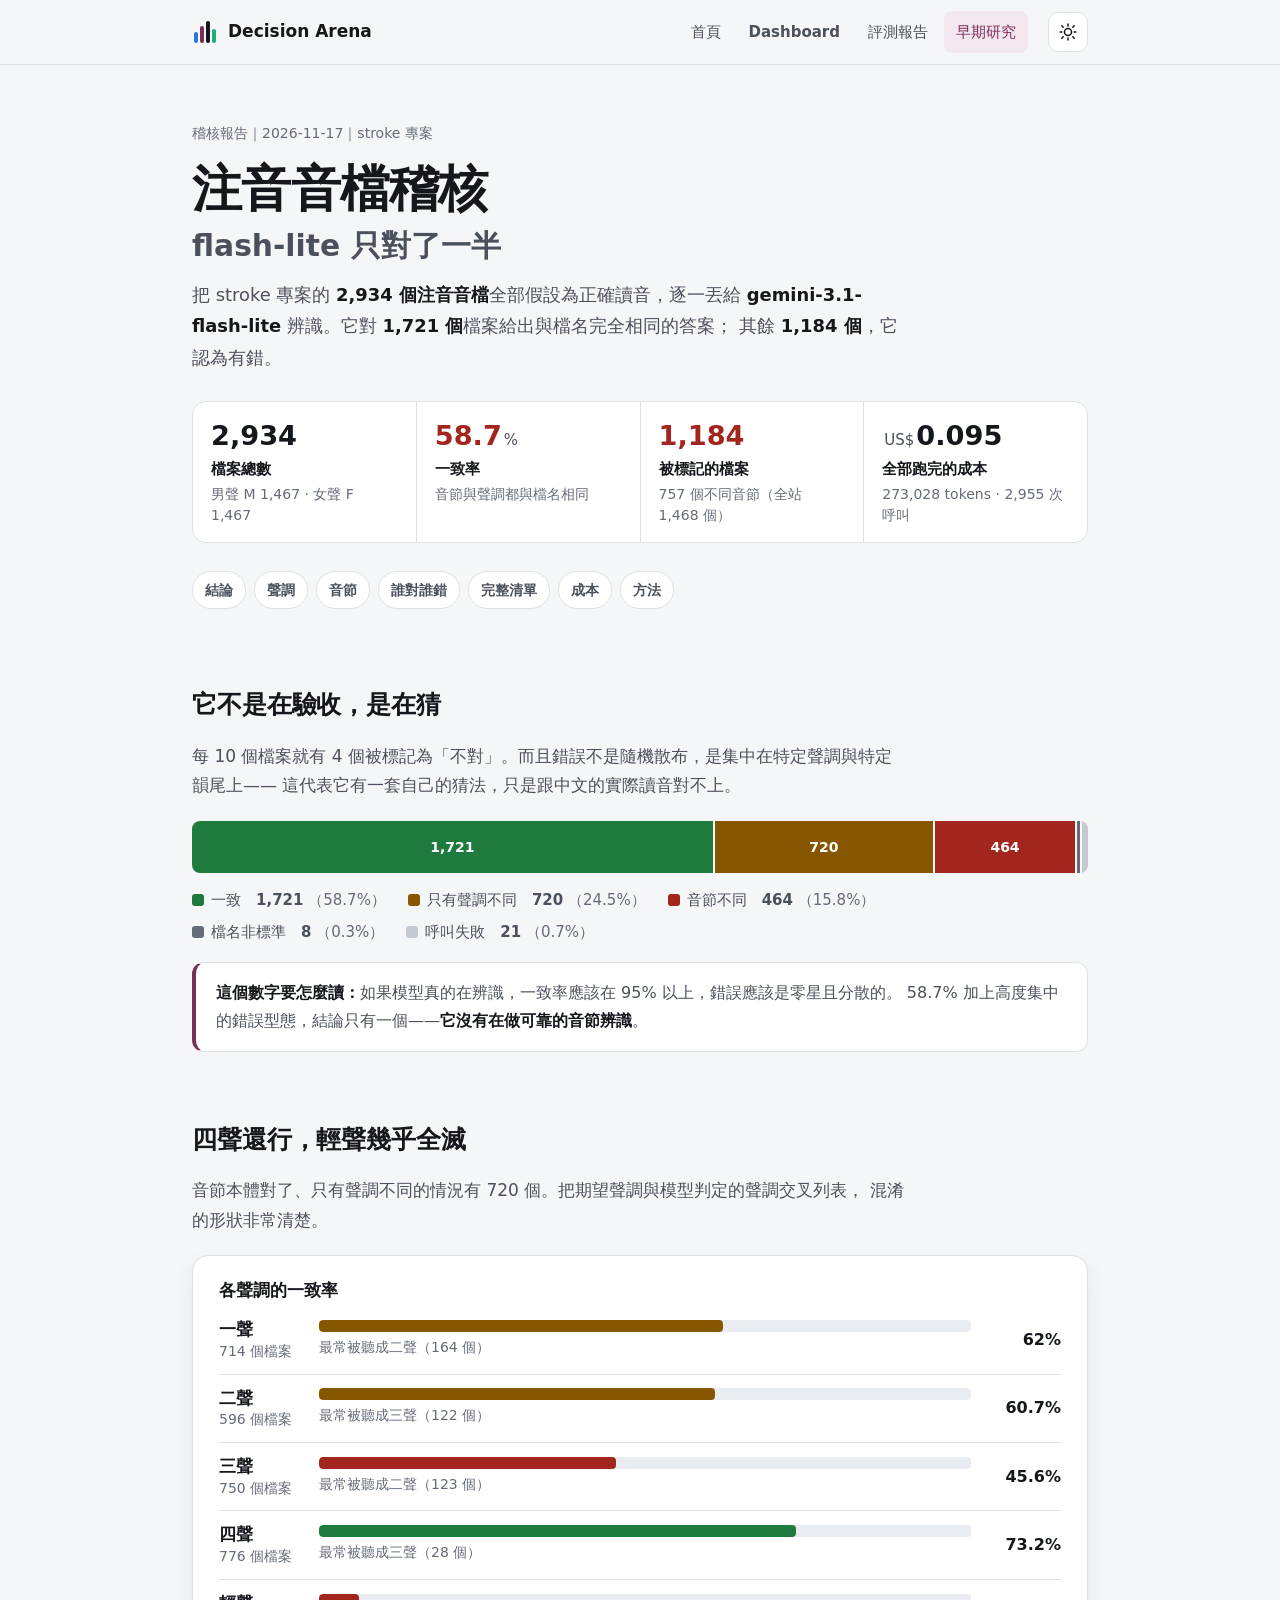
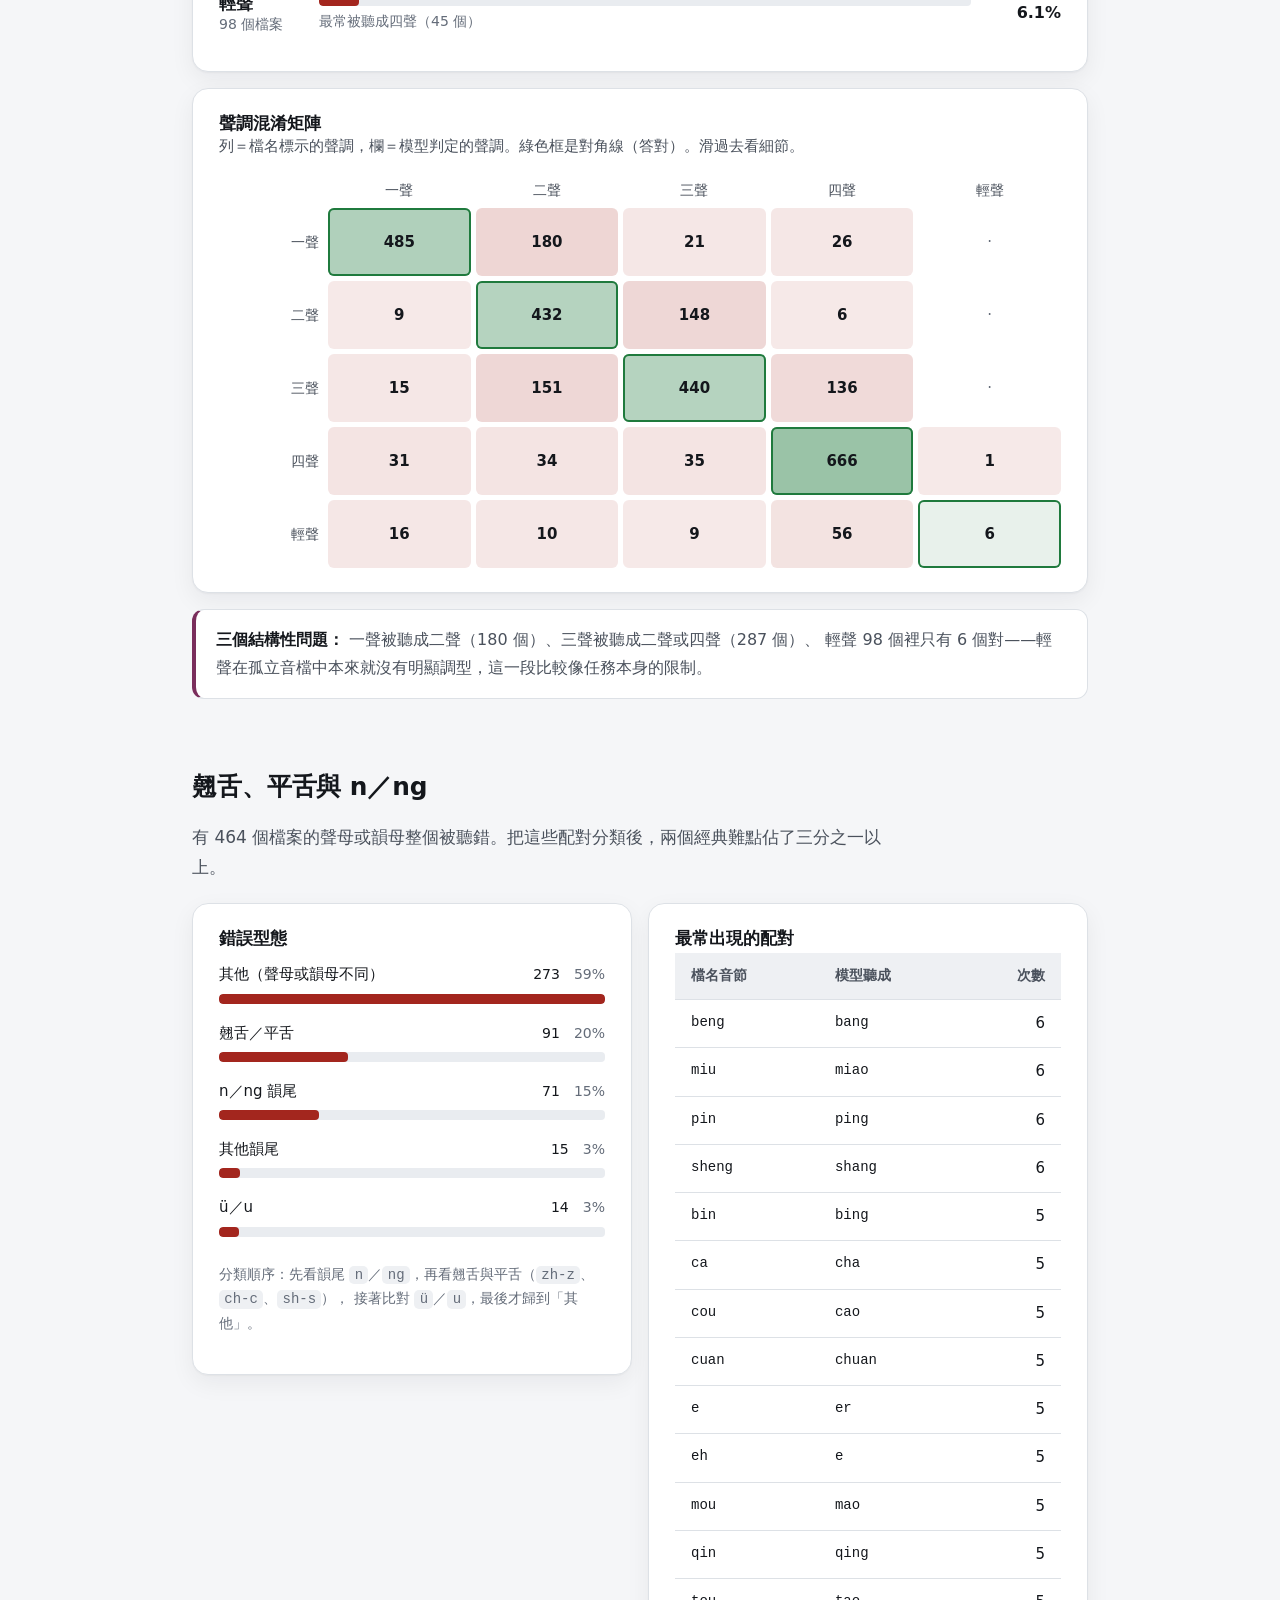
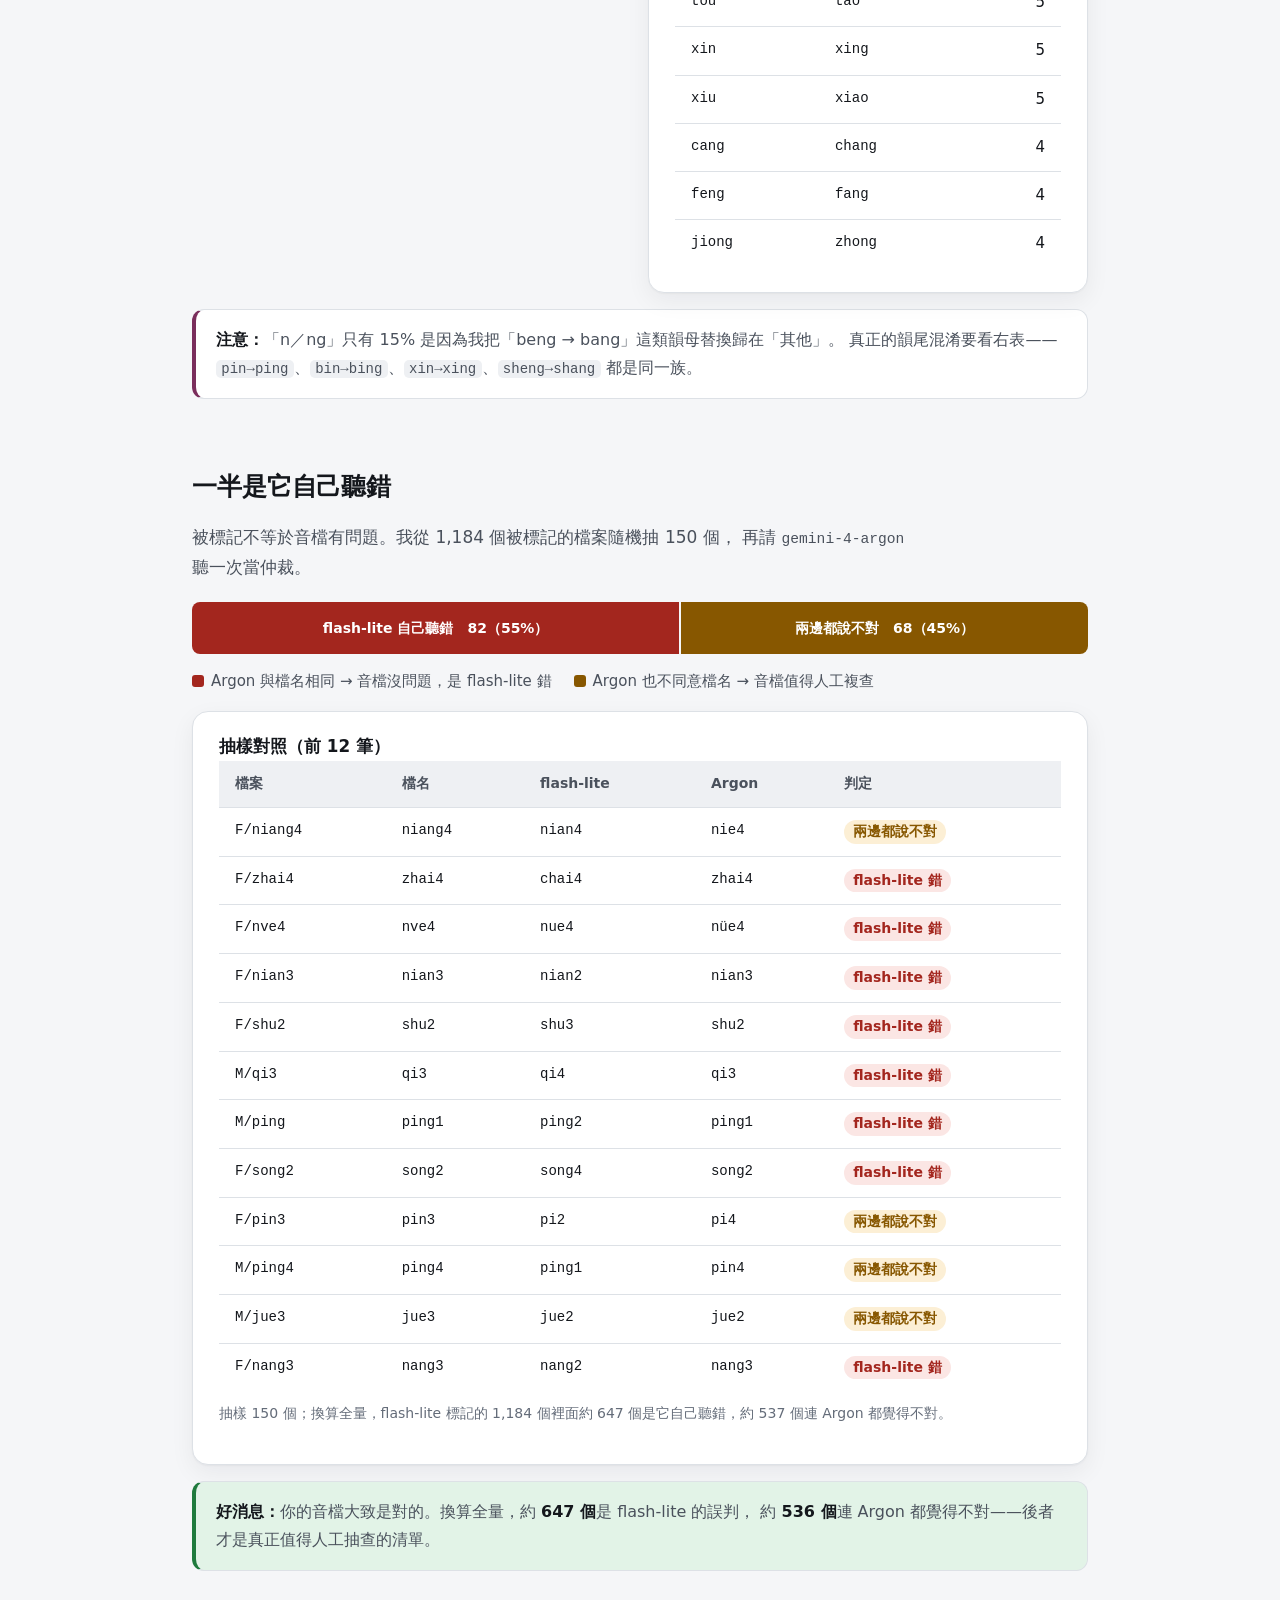
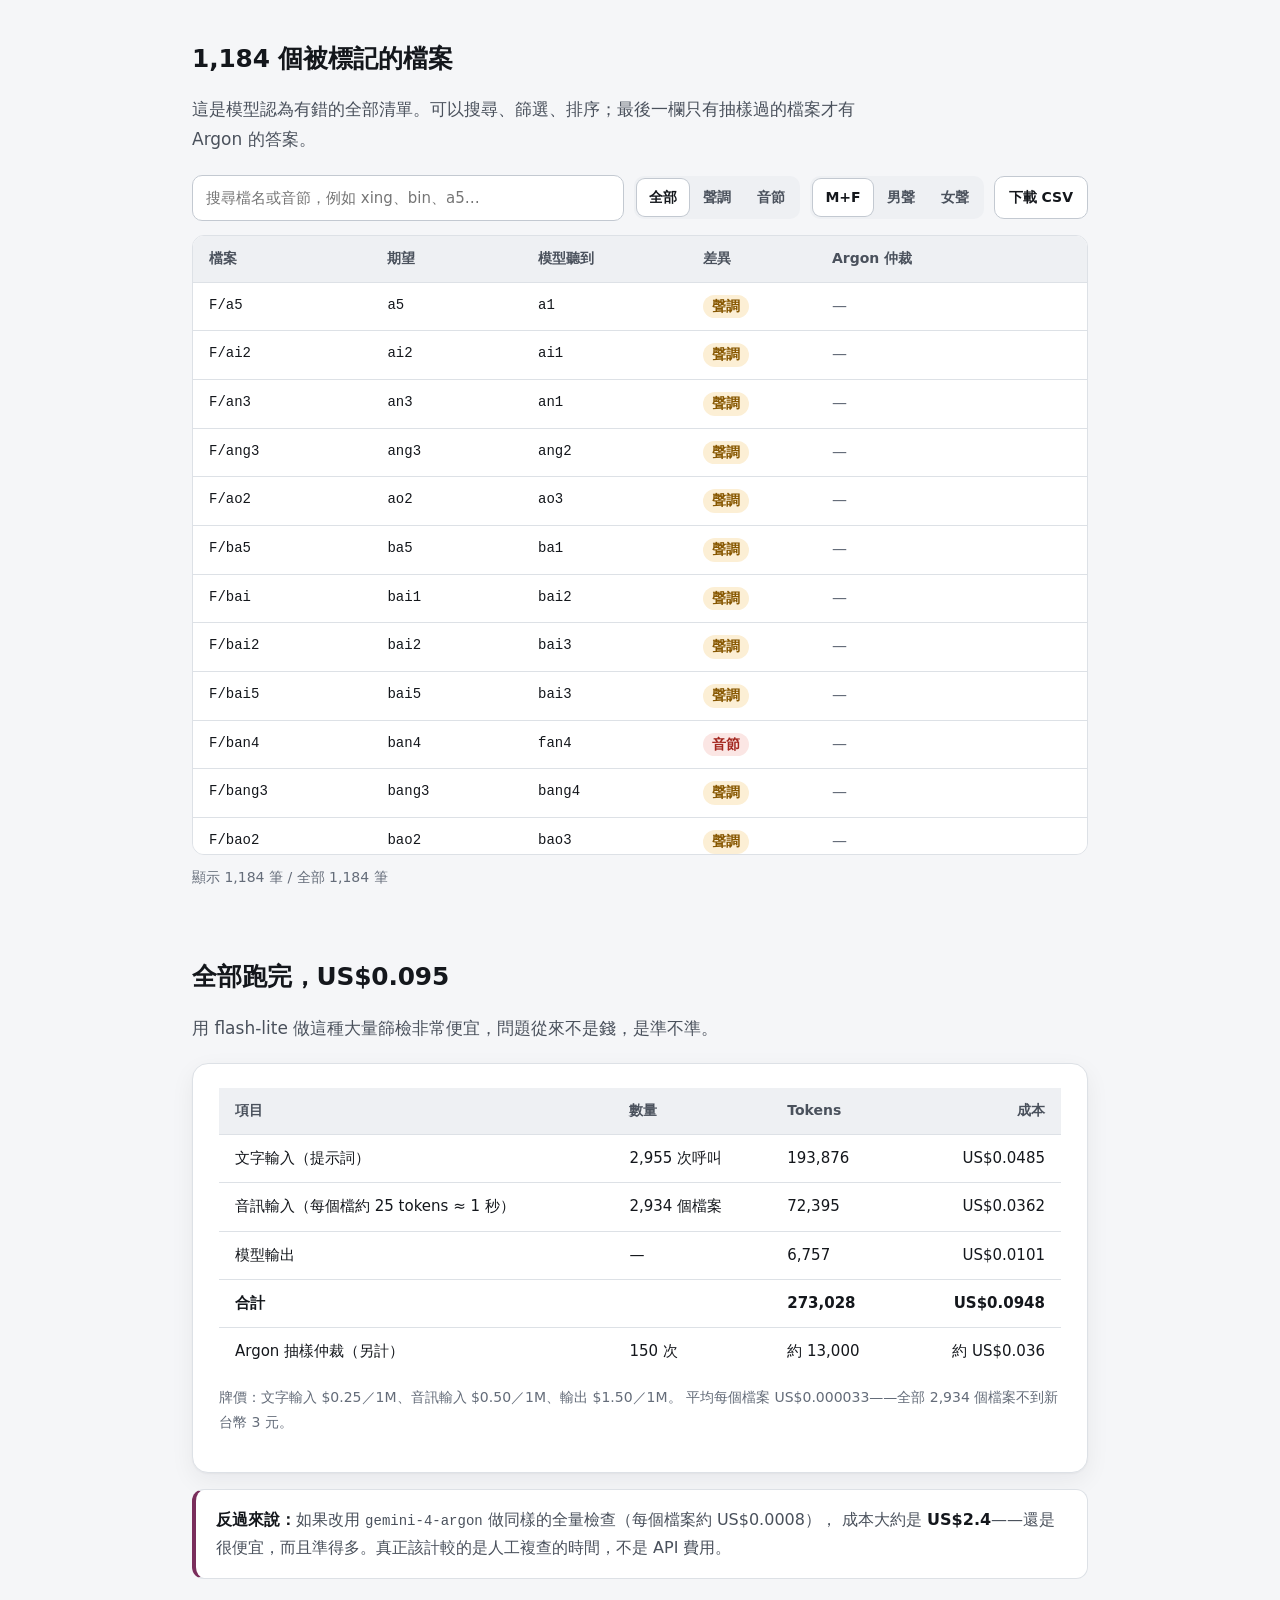
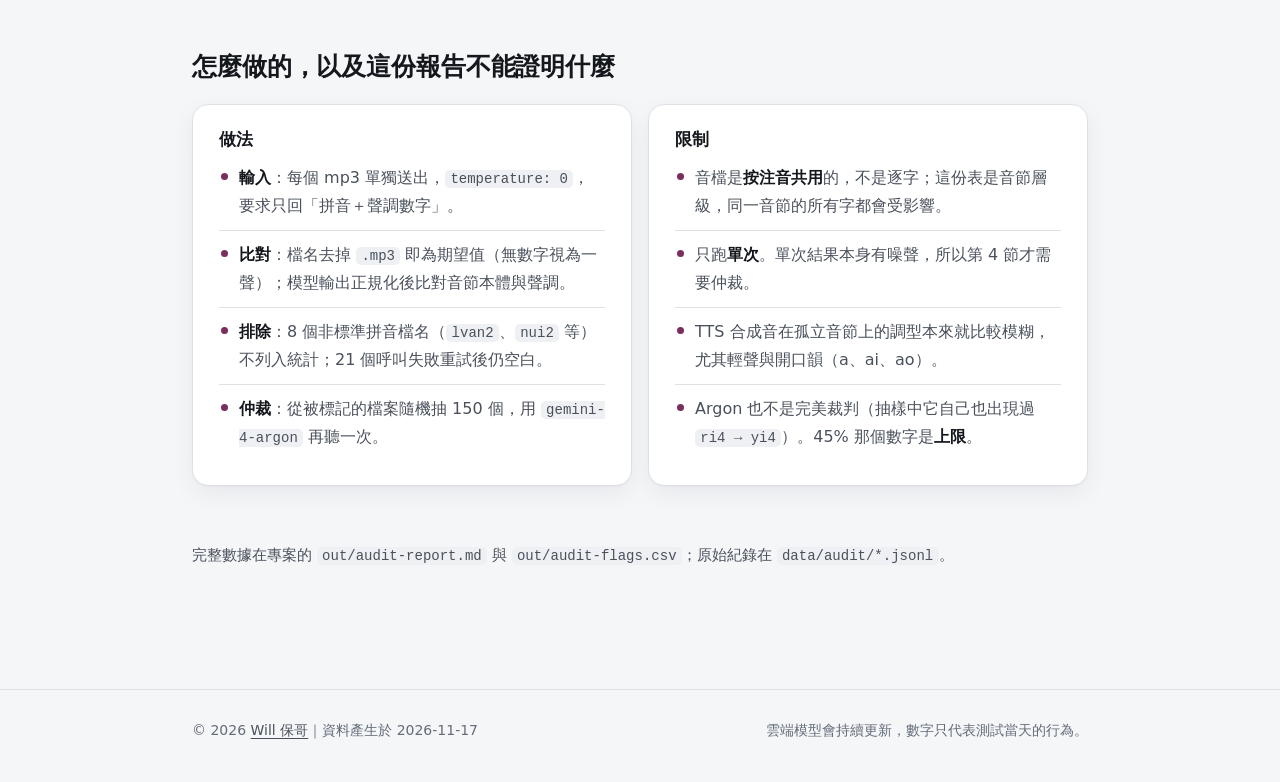
==== commit 2dc6accd: "feat(site): 早期研究報告改用網站設計，頁尾以版權取代品牌名稱 為什麼： - 使用者要求三份早期研究報告也套用新設計與頁尾；先前它們各有一套導覽、   配色與主題切換，字級也有大量小於 14" ====
--- a/audit-report.html
+++ b/audit-report.html
@@ -1,294 +1,400 @@
-<!DOCTYPE html>
-<html lang="zh-Hant" data-theme="light">
+<!doctype html>
+<html lang="zh-Hant-TW">
 <head>
 <meta charset="utf-8">
 <meta name="viewport" content="width=device-width, initial-scale=1">
-<title>注音音檔稽核 · gemini-3.1-flash-lite</title>
+<title>注音音檔稽核｜Decision Arena</title>
+<meta name="description" content="以 gemini-3.1-flash-lite 全量檢查 2,934 個注音音檔，並用 Gemini 4 Argon 仲裁抽樣結果。">
+<meta name="color-scheme" content="light dark">
+<script>(()=>{try{const t=localStorage.getItem('da-theme');if(t==='light'||t==='dark')document.documentElement.dataset.theme=t;}catch(e){}})();</script>
 <style>
-:root{
-  --paper:#f8f5ef; --card:#fffdf9; --ink:#1b1815; --ink2:#6b6357; --ink3:#948a7b;
-  --rule:#e4ddd1; --rule2:#d3c9b8;
-  --rust:#a8431a; --moss:#2f6f5e; --amber:#a9761a;
-  --rust-bg:rgba(168,67,26,.09); --moss-bg:rgba(47,111,94,.10);
-  --serif:"Songti TC","Noto Serif TC","Source Han Serif TC",Georgia,"Times New Roman",serif;
-  --sans:-apple-system,"SF Pro TC","PingFang TC","Noto Sans TC",system-ui,sans-serif;
-  --mono:ui-monospace,"SF Mono",Menlo,monospace;
+:root{color-scheme:light;--bg:#f5f6f8;--surface:#ffffff;--surface-2:#eef0f3;--surface-3:#e4e7ec;--ink:#14171c;--ink-2:#4a515c;--muted:#646c79;--border:#dde1e6;--border-strong:#c3c9d1;--accent:#7a2e5c;--accent-ink:#ffffff;--accent-soft:#f4e6ee;--link:#7a2e5c;--ok:#1f7a3d;--ok-bg:#e2f3e7;--warn:#875700;--warn-bg:#fcefd5;--bad:#a3261e;--bad-bg:#fbe6e4;--tier-text:#2a78d6;--tier-image:#eb6834;--tier-audio:#1baf7a;--seq-0:#cde2fb;--seq-1:#9ec5f4;--seq-2:#6da7ec;--seq-3:#3987e5;--seq-4:#256abf;--seq-5:#184f95;--seq-6:#0d366b;--seqi-0:#13233a;--seqi-1:#13233a;--seqi-2:#13233a;--seqi-3:#ffffff;--seqi-4:#ffffff;--seqi-5:#ffffff;--seqi-6:#ffffff;--pos:#2a78d6;--neg:#eb6834;--track:#e9ecf0;--grid:#e3e6ea;--shadow:0 1px 2px rgba(20,23,28,.04), 0 8px 24px rgba(20,23,28,.06);}
+@media (prefers-color-scheme: dark){:root:not([data-theme="light"]){color-scheme:dark;--bg:#0f1115;--surface:#161920;--surface-2:#1d2129;--surface-3:#262b34;--ink:#e8ebf0;--ink-2:#b2b9c4;--muted:#8f97a3;--border:#2a2f38;--border-strong:#3b414c;--accent:#e7a3c8;--accent-ink:#1a0f16;--accent-soft:#2b1a25;--link:#edb3d3;--ok:#7ed69a;--ok-bg:#15301f;--warn:#f0c46a;--warn-bg:#33280f;--bad:#ff9a90;--bad-bg:#3a1a17;--tier-text:#3987e5;--tier-image:#d95926;--tier-audio:#199e70;--seq-0:#1b2a3c;--seq-1:#184f95;--seq-2:#1c5cab;--seq-3:#256abf;--seq-4:#3987e5;--seq-5:#6da7ec;--seq-6:#b7d3f6;--seqi-0:#e8ebf0;--seqi-1:#e8ebf0;--seqi-2:#e8ebf0;--seqi-3:#ffffff;--seqi-4:#ffffff;--seqi-5:#0d1b2a;--seqi-6:#0d1b2a;--pos:#3987e5;--neg:#d95926;--track:#232831;--grid:#272c35;--shadow:0 1px 2px rgba(0,0,0,.3), 0 8px 24px rgba(0,0,0,.25);}}
+:root[data-theme="dark"]{color-scheme:dark;--bg:#0f1115;--surface:#161920;--surface-2:#1d2129;--surface-3:#262b34;--ink:#e8ebf0;--ink-2:#b2b9c4;--muted:#8f97a3;--border:#2a2f38;--border-strong:#3b414c;--accent:#e7a3c8;--accent-ink:#1a0f16;--accent-soft:#2b1a25;--link:#edb3d3;--ok:#7ed69a;--ok-bg:#15301f;--warn:#f0c46a;--warn-bg:#33280f;--bad:#ff9a90;--bad-bg:#3a1a17;--tier-text:#3987e5;--tier-image:#d95926;--tier-audio:#199e70;--seq-0:#1b2a3c;--seq-1:#184f95;--seq-2:#1c5cab;--seq-3:#256abf;--seq-4:#3987e5;--seq-5:#6da7ec;--seq-6:#b7d3f6;--seqi-0:#e8ebf0;--seqi-1:#e8ebf0;--seqi-2:#e8ebf0;--seqi-3:#ffffff;--seqi-4:#ffffff;--seqi-5:#0d1b2a;--seqi-6:#0d1b2a;--pos:#3987e5;--neg:#d95926;--track:#232831;--grid:#272c35;--shadow:0 1px 2px rgba(0,0,0,.3), 0 8px 24px rgba(0,0,0,.25);}
+
+*{box-sizing:border-box}
+html{-webkit-text-size-adjust:100%;scroll-padding-top:84px}
+body{margin:0;background:var(--bg);color:var(--ink);
+  font-family:"PingFang TC","Noto Sans TC","Microsoft JhengHei",system-ui,sans-serif;
+  font-size:17px;line-height:1.75;font-feature-settings:"palt" 0;-webkit-font-smoothing:antialiased}
+img{max-width:100%;display:block}
+a{color:var(--link);text-underline-offset:3px;text-decoration-thickness:1px}
+a:hover{text-decoration-thickness:2px}
+:focus-visible{outline:2px solid var(--accent);outline-offset:3px;border-radius:4px}
+code,.mono{font-family:"SF Mono",ui-monospace,Menlo,Consolas,monospace;font-size:max(14px,.86em);
+  background:var(--surface-2);padding:.08em .38em;border-radius:5px;word-break:break-word}
+.wrap{max-width:960px;margin:0 auto;padding:0 32px}
+@media (max-width:640px){.wrap{padding:0 16px}}
+main{padding-bottom:96px}
+h1,h2,h3,h4{line-height:1.3;margin:0;color:var(--ink);letter-spacing:-.005em}
+h1{font-size:clamp(2.1rem,1.4rem + 2.6vw,3.1rem);font-weight:750;line-height:1.18;letter-spacing:-.015em}
+h2{font-size:1.55rem;font-weight:700}
+h3{font-size:1.17rem;font-weight:650}
+p{margin:0 0 1em}
+.lede{font-size:1.12rem;color:var(--ink-2);max-width:62ch;line-height:1.75}
+.small{font-size:15px;color:var(--ink-2)}
+.muted{color:var(--muted)}
+.num{font-variant-numeric:tabular-nums}
+
+/* 頁首 */
+.site-head{position:sticky;top:0;z-index:30;background:color-mix(in srgb,var(--bg) 86%,transparent);
+  backdrop-filter:saturate(1.4) blur(12px);-webkit-backdrop-filter:saturate(1.4) blur(12px);border-bottom:1px solid var(--border)}
+.site-head .wrap{display:flex;align-items:center;gap:20px;min-height:64px}
+.brand{display:flex;align-items:center;gap:10px;color:var(--ink);text-decoration:none;font-weight:700;font-size:17px;white-space:nowrap}
+.brand svg{flex:none}
+.nav{display:flex;gap:4px;margin-left:auto;overflow-x:auto;scrollbar-width:none}
+.nav::-webkit-scrollbar{display:none}
+.nav a{color:var(--ink-2);text-decoration:none;font-size:15px;font-weight:550;padding:8px 12px;border-radius:8px;white-space:nowrap}
+.nav a:hover{background:var(--surface-2);color:var(--ink)}
+.nav a[aria-current="page"]{color:var(--accent);background:var(--accent-soft)}
+.theme-btn{flex:none;display:inline-grid;place-items:center;width:40px;height:40px;border-radius:10px;border:1px solid var(--border);
+  background:var(--surface);color:var(--ink);cursor:pointer}
+.theme-btn:hover{background:var(--surface-2)}
+.theme-btn .moon{display:none}
+:root[data-theme="dark"] .theme-btn .sun{display:none}
+:root[data-theme="dark"] .theme-btn .moon{display:block}
+@media (prefers-color-scheme: dark){:root:not([data-theme="light"]) .theme-btn .sun{display:none}
+  :root:not([data-theme="light"]) .theme-btn .moon{display:block}}
+@media (max-width:720px){
+  .site-head .wrap{flex-wrap:wrap;gap:0 12px;padding-top:8px}
+  .brand{order:1}.theme-btn{order:2;margin-left:auto}
+  .nav{order:3;width:100%;margin:4px -8px 6px;padding:0 0 2px}
 }
-html[data-theme="dark"]{
-  --paper:#141210; --card:#1b1815; --ink:#ece7de; --ink2:#a89e8f; --ink3:#7d7365;
-  --rule:#2e2922; --rule2:#3d362d;
-  --rust:#e07a4b; --moss:#63b79b; --amber:#d6a03c;
-  --rust-bg:rgba(224,122,75,.12); --moss-bg:rgba(99,183,155,.12);
-}
-*{box-sizing:border-box}
-html{scroll-behavior:smooth;overflow-x:hidden}
-body{
-  margin:0;background:var(--paper);color:var(--ink);
-  font:17px/1.85 var(--sans);-webkit-font-smoothing:antialiased;
-  transition:background .3s,color .3s;
-}
-::selection{background:var(--rust);color:#fff}
-.wrap{max-width:1020px;margin:0 auto;padding:0 28px}
-.mono{font-family:var(--mono);font-variant-numeric:tabular-nums}
-code{font-family:var(--mono);font-size:.86em;background:rgba(127,120,105,.10);
-     padding:.08em .38em;border-radius:3px;border:1px solid var(--rule);white-space:nowrap}
-.nowrap{white-space:nowrap}
-.num{font-variant-numeric:tabular-nums}
-a{color:inherit}
-
-/* ---------- 進度與導覽 ---------- */
-.bar-progress{position:fixed;top:0;left:0;height:2px;background:var(--rust);width:0;z-index:60}
-nav{
-  position:sticky;top:0;z-index:50;background:color-mix(in srgb,var(--paper) 88%,transparent);
-  backdrop-filter:blur(12px);border-bottom:1px solid var(--rule);
-}
-nav .inner{max-width:1020px;margin:0 auto;padding:11px 28px;display:flex;align-items:center;gap:22px}
-nav .mark{font:600 13px/1 var(--sans);letter-spacing:.02em;white-space:nowrap}
-nav .mark b{color:var(--rust);font-weight:700}
-nav ul{display:flex;gap:2px;list-style:none;margin:0;padding:0;overflow-x:auto;flex:1;min-width:0;scrollbar-width:none}
-nav ul::-webkit-scrollbar{display:none}
-nav a{font-size:12.5px;color:var(--ink2);text-decoration:none;padding:5px 10px;border-radius:6px;white-space:nowrap}
-nav a:hover{color:var(--ink);background:var(--card)}
-nav a.on{color:var(--ink);box-shadow:inset 0 -2px 0 var(--rust)}
-.theme{
-  margin-left:auto;background:none;border:1px solid var(--rule2);color:var(--ink2);
-  font:inherit;font-size:12px;padding:5px 11px;border-radius:99px;cursor:pointer;white-space:nowrap
-}
-.theme:hover{color:var(--ink);border-color:var(--ink3)}
-
-/* ---------- 封面 ---------- */
-header{padding:92px 0 0;border-bottom:1px solid var(--rule)}
-.kicker{
-  display:flex;align-items:center;gap:12px;font-size:11px;letter-spacing:.20em;
-  text-transform:uppercase;color:var(--ink3);margin-bottom:26px
-}
-.kicker::after{content:"";flex:1;height:1px;background:var(--rule)}
-h1{
-  font-family:var(--serif);font-weight:600;letter-spacing:-.015em;line-height:1.14;
-  font-size:clamp(34px,5.2vw,58px);margin:0 0 8px
-}
-h1 em{font-style:normal;color:var(--rust)}
-.standfirst{
-  font-size:19px;line-height:1.8;color:var(--ink2);max-width:680px;margin:22px 0 0
-}
-.standfirst b{color:var(--ink);font-weight:600}
-.stats{
-  display:grid;grid-template-columns:repeat(4,1fr);gap:0;margin:52px 0 0;
-  border-top:1px solid var(--rule)
-}
-.stat{padding:22px 26px 26px 0;border-right:1px solid var(--rule)}
-.stat:last-child{border-right:0}
-.stat .v{font-family:var(--serif);font-size:38px;font-weight:600;line-height:1.1;letter-spacing:-.02em}
-.stat .v small{font-size:16px;color:var(--ink3);font-weight:400;margin-left:2px}
-.stat .v .cur{font-size:17px;color:var(--ink3);font-weight:400;margin-right:2px;letter-spacing:.02em}
-.stat .k{font-size:11.5px;color:var(--ink3);letter-spacing:.06em;margin-top:6px}
-.stat .s{font-size:12px;color:var(--ink3);margin-top:2px}
-.stat.bad .v{color:var(--rust)}
-
-/* ---------- 區塊 ---------- */
-main{padding:0 0 40px}
-section{padding:80px 0 0}
-.sec-label{
-  font-size:11px;letter-spacing:.20em;text-transform:uppercase;color:var(--rust);
-  display:flex;align-items:center;gap:12px;margin-bottom:14px
-}
-.sec-label::after{content:"";flex:1;height:1px;background:var(--rule)}
-h2{
-  font-family:var(--serif);font-weight:600;letter-spacing:-.01em;line-height:1.3;
-  font-size:clamp(24px,3.2vw,32px);margin:0 0 14px
-}
-.lead{color:var(--ink2);max-width:720px;font-size:16px;margin:0 0 34px}
-h3{font-size:14px;letter-spacing:.08em;text-transform:uppercase;color:var(--ink3);
-   font-weight:600;margin:0 0 14px}
-
-.card{background:var(--card);border:1px solid var(--rule);border-radius:4px;padding:30px 32px;margin-top:22px}
-.grid2{display:grid;grid-template-columns:1fr 1fr;gap:22px;margin-top:22px;align-items:start}
-.grid2 .card{margin-top:0}
-
-/* ---------- 堆疊條 ---------- */
-.stack{display:flex;height:58px;border-radius:3px;overflow:hidden;margin:6px 0 0;border:1px solid var(--rule)}
-.stack div{display:flex;align-items:center;justify-content:center;font-size:12px;font-weight:600;
-  color:#fff;transition:flex .4s;white-space:nowrap;overflow:hidden}
-.stack .ok{background:var(--moss)}
-.stack .tone{background:var(--amber)}
-.stack .syllable{background:var(--rust)}
-.stack .err{background:var(--ink3)}
-.stack-key{display:flex;flex-wrap:wrap;gap:22px;margin-top:16px;font-size:12.5px;color:var(--ink2)}
-.stack-key i{display:inline-block;width:9px;height:9px;border-radius:2px;margin-right:7px}
-
-/* ---------- 聲調列 ---------- */
-.tone-row{display:grid;grid-template-columns:76px 1fr 74px;gap:16px;align-items:center;
-  padding:13px 0;border-bottom:1px solid var(--rule)}
-.tone-row:last-child{border-bottom:0}
-.tone-row .tl{font-family:var(--serif);font-size:17px}
-.tone-row .tl small{display:block;font-family:var(--sans);font-size:11px;color:var(--ink3);letter-spacing:.04em}
-.tbar{height:9px;background:var(--rule);border-radius:99px;overflow:hidden}
-.tbar span{display:block;height:100%;background:var(--moss);border-radius:99px}
-.tbar span.low{background:var(--rust)}
-.tbar span.mid{background:var(--amber)}
-.tone-row .tp{text-align:right;font-size:15px;font-variant-numeric:tabular-nums}
-.tone-note{font-size:12px;color:var(--ink3);margin-top:3px}
-
-/* ---------- 混淆矩陣 ---------- */
-.mx{display:grid;grid-template-columns:104px repeat(5,1fr);gap:5px;margin-top:4px}
-.mx .h{display:flex;align-items:center;justify-content:center;font-size:11px;color:var(--ink3);
-  letter-spacing:.06em;padding:4px}
-.mx .h.row{justify-content:flex-end}
-.mx .c{aspect-ratio:2.1;display:flex;align-items:center;justify-content:center;border-radius:3px;
-  font-size:14px;font-variant-numeric:tabular-nums;cursor:default;transition:.15s}
-.mx .c:hover{outline:1.5px solid var(--ink3)}
-.mx .c.diag{box-shadow:inset 0 0 0 1.5px var(--moss)}
-.mx .c.zero{color:var(--ink3);background:transparent!important;box-shadow:none}
-
-/* ---------- 錯誤型態 ---------- */
-.type-row{display:grid;grid-template-columns:230px 1fr 86px;gap:16px;align-items:center;padding:10px 0}
-.type-row .tn{font-size:14px}
-.tybar{height:8px;background:var(--rule);border-radius:99px;overflow:hidden}
-.tybar span{display:block;height:100%;background:var(--rust);border-radius:99px}
-.type-row .tv{text-align:right;font-size:13px;color:var(--ink2);font-variant-numeric:tabular-nums;white-space:nowrap}
-
-/* ---------- 表格 ---------- */
-table{width:100%;border-collapse:collapse;font-size:13.5px}
-th{font-size:10.5px;letter-spacing:.10em;text-transform:uppercase;color:var(--ink3);
-   text-align:left;padding:0 12px 10px;border-bottom:1px solid var(--rule2);font-weight:600}
-td{padding:9px 12px;border-bottom:1px solid var(--rule);font-variant-numeric:tabular-nums}
-tbody tr:hover{background:var(--rust-bg)}
-td.file{font-family:var(--mono);font-size:12.5px}
-.tag{display:inline-block;font-size:11px;padding:1px 8px;border-radius:99px;font-weight:600}
-.tag.tone{background:rgba(169,118,26,.14);color:var(--amber)}
-.tag.syllable{background:var(--rust-bg);color:var(--rust)}
-.tag.ok{background:var(--moss-bg);color:var(--moss)}
-.tag.bad{background:var(--rust-bg);color:var(--rust)}
-
-/* ---------- 仲裁 ---------- */
-.split{display:flex;height:54px;border-radius:3px;overflow:hidden;border:1px solid var(--rule)}
-.split div{display:flex;align-items:center;justify-content:center;font-size:13px;font-weight:600;color:#fff}
-.split .a{background:var(--rust)}
-.split .b{background:var(--moss)}
-
-/* ---------- 清單工具列 ---------- */
-.tools{display:flex;gap:10px;flex-wrap:wrap;align-items:center;margin:22px 0 16px}
-.search{
-  flex:1;min-width:190px;background:var(--card);border:1px solid var(--rule2);border-radius:4px;
-  padding:9px 13px;font:inherit;font-size:13.5px;color:var(--ink)
-}
-.search:focus{outline:none;border-color:var(--ink3)}
-.seg{display:inline-flex;border:1px solid var(--rule2);border-radius:4px;overflow:hidden}
-.seg button{background:none;border:0;border-right:1px solid var(--rule2);color:var(--ink2);
-  font:inherit;font-size:12.5px;padding:8px 13px;cursor:pointer;white-space:nowrap}
-.seg button:last-child{border-right:0}
-.seg button.on{background:var(--ink);color:var(--paper)}
-.btn{background:none;border:1px solid var(--rule2);border-radius:4px;color:var(--ink2);
-  font:inherit;font-size:12.5px;padding:8px 13px;cursor:pointer}
-.btn:hover{color:var(--ink);border-color:var(--ink3)}
-.tbl-wrap{max-height:620px;overflow:auto;border:1px solid var(--rule);border-radius:4px;background:var(--card)}
-.tbl-wrap thead th{position:sticky;top:0;background:var(--card);padding-top:12px;z-index:2;cursor:pointer;user-select:none}
-.tbl-wrap thead th:hover{color:var(--ink)}
-.count{font-size:12.5px;color:var(--ink3);margin-top:10px}
-mark{background:rgba(168,67,26,.22);color:inherit;padding:0 2px;border-radius:2px}
-
-/* ---------- 成本 ---------- */
-.cost-table td:last-child,.cost-table th:last-child{text-align:right}
-.callout{
-  border-left:2px solid var(--rust);background:var(--rust-bg);padding:18px 22px;margin-top:24px;
-  font-size:14.5px;color:var(--ink2);border-radius:0 4px 4px 0
-}
+
+/* 區塊 */
+.page-hero{padding:56px 0 8px}
+@media (max-width:640px){.page-hero{padding:36px 0 0}}
+.page-hero h1{margin-bottom:16px}
+.meta{font-size:14px;color:var(--muted);margin-top:16px}
+.section{margin-top:72px}
+@media (max-width:640px){.section{margin-top:56px}}
+.section-head{margin-bottom:20px}
+.section-head h2{margin-bottom:8px}
+.section-head p{color:var(--ink-2);max-width:66ch;margin:0}
+.panel{background:var(--surface);border:1px solid var(--border);border-radius:16px;padding:24px 26px;box-shadow:var(--shadow)}
+@media (max-width:640px){.panel{padding:18px 16px;border-radius:14px}}
+.panel + .panel{margin-top:16px}
+.panel-title{font-size:1.05rem;font-weight:650;margin:0 0 4px}
+.panel-sub{font-size:15px;color:var(--ink-2);margin:0 0 16px;max-width:64ch}
+
+/* 數字列 */
+.stats{display:grid;grid-template-columns:repeat(4,1fr);gap:1px;background:var(--border);border:1px solid var(--border);
+  border-radius:14px;overflow:hidden;margin:28px 0 0}
+@media (max-width:720px){.stats{grid-template-columns:repeat(2,1fr)}}
+.stats div{background:var(--surface);padding:16px 18px}
+.stats dt{font-size:14px;color:var(--ink-2)}
+.stats dd{margin:2px 0 0;font-size:1.7rem;font-weight:700;font-variant-numeric:tabular-nums;line-height:1.3}
+.stats dd small{font-size:15px;font-weight:500;color:var(--ink-2);margin-left:2px}
+
+/* 標籤與狀態 */
+.pill{display:inline-flex;align-items:center;gap:6px;font-size:14px;font-weight:600;padding:2px 10px;border-radius:999px;white-space:nowrap;line-height:1.6}
+.pill.ok{background:var(--ok-bg);color:var(--ok)}
+.pill.bad{background:var(--bad-bg);color:var(--bad)}
+.pill.warn{background:var(--warn-bg);color:var(--warn)}
+.pill.muted{background:var(--surface-2);color:var(--muted)}
+.dot{display:inline-block;width:10px;height:10px;border-radius:50%;flex:none}
+.legend{display:flex;flex-wrap:wrap;gap:6px 18px;font-size:14px;color:var(--ink-2);align-items:center}
+.legend span{display:inline-flex;align-items:center;gap:7px}
+.legend i{display:inline-block;width:12px;height:12px;border-radius:3px}
+
+/* 表格 */
+.table-wrap{overflow-x:auto;-webkit-overflow-scrolling:touch;border:1px solid var(--border);border-radius:12px;background:var(--surface)}
+table{border-collapse:collapse;width:100%;font-size:15px;line-height:1.55}
+th,td{padding:12px 16px;text-align:left;vertical-align:top;border-bottom:1px solid var(--border)}
+thead th{background:var(--surface-2);font-weight:600;font-size:14px;color:var(--ink-2);white-space:nowrap;position:sticky;top:0}
+tbody tr:last-child>*{border-bottom:0}
+tbody tr:hover>td{background:color-mix(in srgb,var(--surface-2) 55%,transparent)}
+td.note{color:var(--ink-2);font-size:14px;min-width:220px}
+td small,th small{display:block;font-size:14px;color:var(--muted);font-weight:400}
+
+details{margin-top:12px;border-top:1px solid var(--border);padding-top:10px}
+summary{cursor:pointer;color:var(--link);font-weight:600;font-size:15px;list-style:none;display:inline-flex;align-items:center;gap:8px}
+summary::-webkit-details-marker{display:none}
+summary::before{content:"";width:8px;height:8px;border-right:2px solid currentColor;border-bottom:2px solid currentColor;
+  transform:rotate(-45deg);transition:transform .15s}
+details[open] summary::before{transform:rotate(45deg)}
+details[open]>*:not(summary){margin-top:12px}
+
+/* 本頁目錄 */
+.toc{display:flex;flex-wrap:wrap;gap:8px;margin-top:28px}
+.toc a{font-size:14px;font-weight:600;color:var(--ink-2);text-decoration:none;padding:6px 12px;border:1px solid var(--border);
+  border-radius:999px;background:var(--surface)}
+.toc a:hover{color:var(--accent);border-color:var(--accent)}
+
+/* 頁尾 */
+.site-foot{border-top:1px solid var(--border);margin-top:24px;padding:28px 0 40px;font-size:14px;color:var(--muted)}
+.site-foot .wrap{display:flex;flex-wrap:wrap;gap:8px 24px;justify-content:space-between}
+.site-foot a{color:var(--ink-2)}
+
+@media (prefers-reduced-motion: reduce){*{transition:none!important;animation:none!important}}
+
+/* 分段長條 */
+.seg{display:flex;gap:2px;height:40px;border-radius:8px;overflow:hidden}
+.seg>div{display:flex;align-items:center;justify-content:center;color:#fff;font-weight:700;font-size:15px;min-width:0}
+.seg-legend{display:flex;flex-wrap:wrap;gap:6px 22px;margin-top:10px;font-size:15px;color:var(--ink-2)}
+.seg-legend b{color:var(--ink);font-variant-numeric:tabular-nums;margin-left:4px}
+
+/* 橫條圖 */
+.bars{display:grid;grid-template-columns:minmax(120px,max-content) 1fr;gap:6px 14px;align-items:center}
+.bars .bl{font-size:14px;color:var(--ink);text-align:right;white-space:nowrap;overflow:hidden;text-overflow:ellipsis;max-width:220px}
+.bars .bl code{background:none;padding:0;font-size:14px}
+.bars .bt{position:relative;height:22px;background:var(--track);border-radius:5px}
+.bars .bf{position:absolute;inset:0 auto 0 0;border-radius:5px;min-width:3px}
+.bars .bv{position:absolute;top:50%;transform:translateY(-50%);font-size:14px;font-weight:600;font-variant-numeric:tabular-nums;color:var(--ink);white-space:nowrap}
+.bars .na .bt{background:repeating-linear-gradient(135deg,var(--track) 0 6px,var(--surface-2) 6px 9px)}
+@media (max-width:640px){.bars{grid-template-columns:minmax(96px,40%) 1fr}.bars .bl{max-width:none}}
+
+/* 範圍圖（每個任務：最低—最高，點為中位數） */
+.range{display:grid;grid-template-columns:minmax(150px,max-content) 1fr 7.5em;gap:10px 16px;align-items:center}
+.range .rl{font-size:15px;line-height:1.35}
+.range .rl small{display:block;font-size:14px;color:var(--muted)}
+.range .rt{position:relative;height:28px}
+.range .rt::before{content:"";position:absolute;left:0;right:0;top:50%;height:1px;background:var(--grid)}
+.range .rspan{position:absolute;top:50%;height:8px;transform:translateY(-50%);border-radius:4px;background:var(--accent);opacity:.35}
+.range .rmin,.range .rmax,.range .rmed{position:absolute;top:50%;transform:translate(-50%,-50%);border-radius:50%}
+.range .rmin,.range .rmax{width:10px;height:10px;background:var(--surface);border:2px solid var(--accent)}
+.range .rmed{width:12px;height:12px;background:var(--accent);box-shadow:0 0 0 2px var(--surface)}
+.range .rv{font-size:14px;color:var(--ink-2);font-variant-numeric:tabular-nums;text-align:right;white-space:nowrap}
+.range .axis{grid-column:2;display:flex;justify-content:space-between;font-size:14px;color:var(--muted)}
+@media (max-width:640px){.range{grid-template-columns:1fr 6.5em}.range .rl{grid-column:1 / -1;margin-bottom:-6px}.range .axis{grid-column:1}}
+
+/* 分組橫條 */
+.groups{display:grid;gap:18px}
+.group h4{font-size:15px;font-weight:650;margin:0 0 8px}
+
+/* 發散長條 */
+.div{display:grid;grid-template-columns:minmax(120px,max-content) 1fr 1fr 5.5em;gap:6px 0;align-items:center}
+.div .dl{font-size:14px;text-align:right;padding-right:14px;white-space:nowrap}
+.div .dl code{background:none;padding:0}
+.div .dn,.div .dp{position:relative;height:20px}
+.div .dn{border-right:1px solid var(--border-strong)}
+.div .dn i,.div .dp i{position:absolute;top:2px;bottom:2px;border-radius:4px}
+.div .dn i{right:0;background:var(--neg)}
+.div .dp i{left:0;background:var(--pos)}
+.div .dv{font-size:14px;font-variant-numeric:tabular-nums;text-align:right;color:var(--ink-2)}
+.div .dh{font-size:14px;color:var(--muted);padding-bottom:4px}
+@media (max-width:640px){.div{grid-template-columns:minmax(92px,36%) 1fr 1fr 4.2em}}
+
+/* 量尺（每個模型一條刻度） */
+.strip{position:relative;height:150px;margin:8px 4px 0}
+.strip .base{position:absolute;left:0;right:0;bottom:34px;height:2px;background:var(--border-strong)}
+.strip .tick{position:absolute;bottom:34px;width:3px;margin-left:-1.5px;border-radius:2px 2px 0 0}
+.strip .tick:hover{filter:brightness(1.2)}
+.strip .lab{position:absolute;font-size:14px;color:var(--ink);white-space:nowrap;transform:translateX(-50%);font-weight:600}
+.strip .lab::after{content:"";position:absolute;left:50%;top:100%;width:1px;height:10px;background:var(--border-strong)}
+.strip .ax{position:absolute;bottom:6px;font-size:14px;color:var(--muted);transform:translateX(-50%);font-variant-numeric:tabular-nums}
+
+/* 散佈圖（SVG；寬度不足時在框內水平捲動，文字不縮小） */
+.svg-wrap{overflow-x:auto;-webkit-overflow-scrolling:touch}
+.svg-wrap svg{display:block;min-width:600px;width:100%;height:auto}
+.svg-wrap text{font-family:inherit;font-size:14px;fill:var(--ink-2)}
+.svg-wrap .lbl{fill:var(--ink);font-weight:600}
+.svg-wrap .gl{stroke:var(--grid)}
+.svg-wrap .bl{stroke:var(--border-strong)}
+.svg-wrap .pt{stroke:var(--surface);stroke-width:2}
+
+/* 舊變數 → 網站 token。Decisions／Argon 對照用資料色（藍／橘），對錯用狀態色。 */
+:root{--acc:var(--pos);--acc-2:var(--neg);--good:var(--ok);--card:var(--surface);--card2:var(--surface);
+  --line:var(--border);--line2:var(--border-strong);--ink-3:var(--muted);--ink2:var(--ink-2);--ink3:var(--muted);
+  --rust:var(--bad);--moss:var(--ok);--amber:var(--warn);--rule:var(--border);--rule2:var(--border-strong);
+  --paper:var(--bg);--rust-bg:var(--bad-bg);--moss-bg:var(--ok-bg);--serif:inherit;--mono:"SF Mono",ui-monospace,Menlo,Consolas,monospace}
+
+/* 封面 */
+.lg .page-hero h1 em{display:block;font-style:normal;font-size:.6em;font-weight:650;color:var(--ink-2);margin-top:10px;letter-spacing:0}
+.lg .page-hero .meta{margin:0 0 14px}
+.lg .page-hero .lede b{color:var(--ink);font-weight:650}
+.kpis{display:grid;grid-template-columns:repeat(auto-fit,minmax(180px,1fr));gap:1px;background:var(--border);
+  border:1px solid var(--border);border-radius:14px;overflow:hidden;margin:28px 0 0}
+.kpi{background:var(--surface);padding:16px 18px}
+.kpi .v{font-size:1.7rem;font-weight:700;line-height:1.3;font-variant-numeric:tabular-nums;color:var(--ink)}
+.kpi .v small,.kpi .v .cur{font-size:15px;font-weight:500;color:var(--ink-2);margin:0 2px}
+.kpi .l,.kpi .k{font-size:15px;color:var(--ink);font-weight:600;margin-top:2px}
+.kpi .s{font-size:14px;color:var(--muted);margin-top:2px;line-height:1.5}
+.kpi.bad .v{color:var(--bad)}
+
+/* 區塊 */
+.lg section:not(.page-hero){margin-top:72px}
+@media (max-width:640px){.lg section:not(.page-hero){margin-top:56px}}
+.lg .sec-head,.lg section>.wrap>h2{margin-bottom:20px}
+.lg h2{margin-bottom:8px}
+.lg .sec-head p,.lg .lead{color:var(--ink-2);max-width:66ch;margin:0 0 20px;font-size:17px}
+.lg h3{font-size:1.05rem;font-weight:650;margin:0 0 4px;color:var(--ink);letter-spacing:0;text-transform:none}
+.lg .hint{font-size:15px;color:var(--ink-2);margin:0 0 16px;max-width:64ch}
+.card{background:var(--surface);border:1px solid var(--border);border-radius:16px;padding:24px 26px;box-shadow:var(--shadow);margin-top:16px}
+.lg .sec-head + .card,.lg .lead + .card{margin-top:0}
+.grid2{display:grid;grid-template-columns:1fr 1fr;gap:16px;margin-top:16px;align-items:start}
+.grid2>.card{margin-top:0}
+@media (max-width:820px){.grid2{grid-template-columns:1fr}}
+@media (max-width:640px){.card{padding:18px 16px;border-radius:14px}}
+.callout{border:1px solid var(--border);border-left:4px solid var(--accent);border-radius:12px;background:var(--surface);
+  padding:16px 20px;margin:16px 0 0;font-size:16px;color:var(--ink-2)}
 .callout b{color:var(--ink)}
-.callout.moss{border-left-color:var(--moss);background:var(--moss-bg)}
-
-ul.plain{padding-left:0;list-style:none;margin:0}
-ul.plain li{padding:9px 0 9px 20px;position:relative;border-bottom:1px solid var(--rule);font-size:14.5px;color:var(--ink2)}
-ul.plain li:last-child{border-bottom:0}
-ul.plain li::before{content:"—";position:absolute;left:0;color:var(--rust)}
-ul.plain li b{color:var(--ink)}
-
-footer{margin-top:90px;border-top:1px solid var(--rule);padding:34px 0 60px;color:var(--ink3);font-size:12.5px}
-footer .wrap{display:flex;justify-content:space-between;gap:20px;flex-wrap:wrap}
-
-@media(max-width:760px){
-  .wrap{padding:0 18px}
-  nav .inner{padding:10px 18px;gap:12px}
-  header{padding-top:56px}
-  .stats{grid-template-columns:1fr 1fr}
-  .stat{border-right:0;border-bottom:1px solid var(--rule);padding:18px 0}
-  .stat:nth-child(odd){border-right:1px solid var(--rule);padding-right:18px}
-  .grid2{grid-template-columns:1fr}
-  .card{padding:22px 18px}
-  .mx{grid-template-columns:66px repeat(5,1fr);gap:3px}
-  .mx .c{font-size:11px}
-  .tone-row{grid-template-columns:64px 1fr 60px;gap:10px}
-  .type-row{grid-template-columns:1fr;gap:6px}
-  .type-row .tv{text-align:left}
-  section{padding-top:56px}
-}
-@media print{
-  nav,.bar-progress,.theme,.tools{display:none}
-  body{background:#fff}
-  .card{break-inside:avoid;border-color:#ddd}
-  .tbl-wrap{max-height:none;overflow:visible}
-}
+.callout.warn{border-left-color:var(--warn);background:var(--warn-bg)}
+.callout.bad{border-left-color:var(--bad);background:var(--bad-bg)}
+.callout.moss{border-left-color:var(--ok);background:var(--ok-bg)}
+.lg .src{margin-top:56px;font-size:15px;color:var(--ink-2)}
+.lg table{font-size:15px}
+.lg th{font-size:14px;font-weight:600;color:var(--ink-2);text-transform:none;letter-spacing:0}
+.bad-t{color:var(--bad);font-weight:650}
+.good-t{color:var(--ok);font-weight:650}
+.lg .mono:not(td){background:none;padding:0}
+.lg pre .mono{font-size:14px}
+.lg td.mono{font-size:14px;padding:12px 16px;background:none;border-radius:0;white-space:nowrap;word-break:normal}
+.tbl-scroll{overflow-x:auto;-webkit-overflow-scrolling:touch}
+
+/* 浮動提示 */
+#tip{position:fixed;z-index:90;pointer-events:none;opacity:0;transition:opacity .15s;background:var(--surface);
+  border:1px solid var(--border-strong);border-radius:10px;padding:10px 12px;font-size:14px;box-shadow:var(--shadow);
+  max-width:300px;line-height:1.55;color:var(--ink)}
+#tip b{color:var(--ink)}
+/* 注音音檔稽核（audit-report.html）與 Microsoft Decision 1.1 實測（ms-decision-report.html）共用的元件樣式。
+   色彩一律用網站 token（見 bench/site.py 與 bench/legacy.py），最小字級 14px。 */
+
+/* 堆疊條（一致／聲調／音節／其他）：狀態色當底，文字用 surface 色，深淺色都有足夠對比 */
+.lg .stack{display:flex;gap:2px;height:52px;border-radius:8px;overflow:hidden;margin:6px 0 0}
+.lg .stack div{display:flex;align-items:center;justify-content:center;font-size:14px;font-weight:700;color:var(--surface);white-space:nowrap;overflow:hidden}
+.lg .stack .ok{background:var(--ok)}
+.lg .stack .tone{background:var(--warn)}
+.lg .stack .syllable{background:var(--bad)}
+.lg .stack .err{background:var(--muted)}
+.lg .stack-key{display:flex;flex-wrap:wrap;gap:6px 22px;margin-top:14px;font-size:15px;color:var(--ink-2)}
+.lg .stack-key i{display:inline-block;width:12px;height:12px;border-radius:3px;margin-right:7px;vertical-align:-1px}
+
+/* 聲調列 */
+.lg .tone-row{display:grid;grid-template-columns:84px 1fr 74px;gap:16px;align-items:center;padding:12px 0;border-bottom:1px solid var(--border)}
+.lg .tone-row:last-child{border-bottom:0}
+.lg .tone-row .tl{font-size:17px;font-weight:600;line-height:1.4}
+.lg .tone-row .tl small{display:block;font-size:14px;font-weight:400;color:var(--muted)}
+.lg .tbar{height:12px;background:var(--track);border-radius:4px;overflow:hidden}
+.lg .tbar span{display:block;height:100%;background:var(--ok);border-radius:4px}
+.lg .tbar span.low{background:var(--bad)}
+.lg .tbar span.mid{background:var(--warn)}
+.lg .tone-row .tp{text-align:right;font-size:16px;font-weight:600;font-variant-numeric:tabular-nums}
+.lg .tone-note{font-size:14px;color:var(--muted);margin-top:3px}
+@media (max-width:640px){.lg .tone-row{grid-template-columns:64px 1fr 60px;gap:10px}}
+
+/* 混淆矩陣 */
+.lg .mx{display:grid;grid-template-columns:104px repeat(5,1fr);gap:5px;margin-top:4px}
+.lg .mx .h{display:flex;align-items:center;justify-content:center;font-size:14px;color:var(--ink-2);padding:4px;text-align:center;line-height:1.3}
+.lg .mx .h.row{justify-content:flex-end;text-align:right}
+.lg .mx .c{aspect-ratio:2.1;display:flex;align-items:center;justify-content:center;border-radius:6px;font-size:15px;font-weight:600;
+  font-variant-numeric:tabular-nums;color:var(--ink)}
+.lg .mx .c:hover{outline:2px solid var(--ink-2)}
+.lg .mx .c.diag{box-shadow:inset 0 0 0 2px var(--ok)}
+.lg .mx .c.zero{color:var(--muted);font-weight:400;background:transparent!important;box-shadow:none}
+@media (max-width:640px){.lg .mx{grid-template-columns:56px repeat(5,1fr);gap:3px}.lg .mx .c{aspect-ratio:1.3;font-size:14px}}
+
+/* 錯誤型態 */
+.lg .type-row{display:grid;grid-template-columns:1fr auto;gap:6px 12px;align-items:center;padding:8px 0}
+.lg .type-row .tn{font-size:15px}
+.lg .tybar{grid-column:1/-1;grid-row:2;height:10px;background:var(--track);border-radius:4px;overflow:hidden}
+.lg .tybar span{display:block;height:100%;background:var(--bad);border-radius:4px}
+.lg .type-row .tv{text-align:right;font-size:14px;color:var(--ink);font-variant-numeric:tabular-nums;white-space:nowrap}
+
+/* 表格與標籤 */
+.lg td{font-variant-numeric:tabular-nums}
+.lg td.file{font-family:var(--mono);font-size:14px}
+.lg .tag{display:inline-block;font-size:14px;padding:1px 9px;border-radius:999px;font-weight:600;white-space:nowrap}
+.lg .tag.tone{background:var(--warn-bg);color:var(--warn)}
+.lg .tag.syllable,.lg .tag.bad{background:var(--bad-bg);color:var(--bad)}
+.lg .tag.ok{background:var(--ok-bg);color:var(--ok)}
+.lg mark{background:var(--warn-bg);color:inherit;padding:0 2px;border-radius:2px}
+
+/* 仲裁分段條 */
+.lg .split{display:flex;gap:2px;height:52px;border-radius:8px;overflow:hidden}
+.lg .split div{display:flex;align-items:center;justify-content:center;font-size:14px;font-weight:700;color:var(--surface);padding:0 8px;
+  text-align:center;line-height:1.3;overflow:hidden}
+
+/* 清單工具列 */
+.lg .tools{display:flex;gap:10px;flex-wrap:wrap;align-items:center;margin:20px 0 14px}
+.lg .search{flex:1;min-width:190px;background:var(--surface);border:1px solid var(--border-strong);border-radius:10px;
+  padding:9px 13px;font:inherit;font-size:15px;color:var(--ink)}
+.lg .search:focus{outline:2px solid var(--accent);outline-offset:1px;border-color:transparent}
+.lg .seg{display:inline-flex;height:auto;overflow:visible;background:var(--surface-2);border-radius:10px;padding:3px;gap:2px}
+.lg .seg button{background:transparent;border:0;color:var(--ink-2);font:inherit;font-size:14px;font-weight:600;padding:6px 12px;border-radius:8px;
+  cursor:pointer;white-space:nowrap}
+.lg .seg button.on{background:var(--surface);color:var(--ink);box-shadow:0 0 0 1px var(--border-strong)}
+.lg .btn{background:var(--surface);border:1px solid var(--border-strong);border-radius:10px;color:var(--ink);font:inherit;font-size:14px;
+  font-weight:600;padding:8px 14px;cursor:pointer}
+.lg .btn:hover{background:var(--surface-2)}
+.lg .tbl-wrap{max-height:620px;overflow:auto;border:1px solid var(--border);border-radius:12px;background:var(--surface)}
+.lg .tbl-wrap thead th{position:sticky;top:0;z-index:2;cursor:pointer;user-select:none}
+.lg .tbl-wrap thead th:hover{color:var(--ink)}
+.lg .count{font-size:14px;color:var(--muted);margin-top:10px}
+
+/* 成本與清單 */
+.lg .cost-table td:last-child,.lg .cost-table th:last-child{text-align:right}
+.lg ul.plain{padding-left:0;list-style:none;margin:0}
+.lg ul.plain li{padding:10px 0 10px 20px;position:relative;border-bottom:1px solid var(--border);font-size:16px;color:var(--ink-2)}
+.lg ul.plain li:last-child{border-bottom:0}
+.lg ul.plain li::before{content:"";position:absolute;left:2px;top:1.15em;width:7px;height:7px;border-radius:50%;background:var(--accent)}
+.lg ul.plain li b{color:var(--ink)}
+
+/* Microsoft 報告：請求範例、證據列表、大數字 */
+.lg pre{background:var(--surface-2);border:1px solid var(--border);border-radius:12px;padding:16px 18px;overflow-x:auto;
+  font-family:var(--mono);font-size:14px;line-height:1.7;color:var(--ink-2);margin:14px 0}
+.lg pre b{color:var(--ink);font-weight:600}
+.lg .evidence{display:flex;gap:14px;align-items:flex-start;padding:16px 0;border-bottom:1px solid var(--border)}
+.lg .evidence:last-child{border-bottom:0}
+.lg .evidence .n{font-size:1.3rem;font-weight:700;color:var(--accent);min-width:26px;line-height:1.3}
+.lg .evidence .b{font-size:16px;color:var(--ink-2)}
+.lg .evidence .b b{color:var(--ink)}
+.lg .evidence .b .r{font-size:14px;color:var(--muted);display:block;margin-top:4px;word-break:break-word}
+.lg .big{display:grid;grid-template-columns:repeat(auto-fit,minmax(200px,1fr));gap:1px;background:var(--border);border:1px solid var(--border);
+  border-radius:12px;overflow:hidden;margin:20px 0 0}
+.lg .big>div{background:var(--surface);padding:16px 18px}
+.lg .big .v{font-size:1.7rem;font-weight:700;line-height:1.25;font-variant-numeric:tabular-nums}
+.lg .big .k{font-size:14px;color:var(--ink-2);margin-top:4px}
+.lg table.plain td.t{white-space:normal;line-height:1.6}
+
 </style>
+
 </head>
-
 <body>
-<div class="bar-progress" id="prog"></div>
-
-<nav>
-  <div class="inner">
-    <div class="mark">注音稽核 <b>·</b> flash-lite</div>
-    <ul id="navlist">
-      <li><a href="#verdict">結論</a></li>
-      <li><a href="#tone">聲調</a></li>
-      <li><a href="#syllable">音節</a></li>
-      <li><a href="#who">誰對誰錯</a></li>
-      <li><a href="#list">完整清單</a></li>
-      <li><a href="#cost">成本</a></li>
-      <li><a href="#method">方法</a></li>
-    </ul>
-    <button class="theme" id="themeBtn">深色</button>
-  </div>
-</nav>
-
-<header>
+<header class="site-head"><div class="wrap"><a class="brand" href="index.html"><svg width="26" height="26" viewBox="0 0 26 26" aria-hidden="true"><rect x="2" y="13" width="4" height="11" rx="2" fill="var(--tier-text)"/><rect x="8" y="7" width="4" height="17" rx="2" fill="var(--accent)"/><rect x="14" y="2" width="4" height="22" rx="2" fill="var(--ink)"/><rect x="20" y="10" width="4" height="14" rx="2" fill="var(--tier-audio)"/></svg><span>Decision Arena</span></a><nav class="nav" aria-label="主要頁面"><a href="index.html">首頁</a><a href="bench-dashboard.html">Dashboard</a><a href="bench-report.html">評測報告</a><a href="index.html#archive" aria-current="page">早期研究</a></nav><button class="theme-btn" id="theme-btn" type="button" aria-label="切換主題"><svg class="sun" width="20" height="20" viewBox="0 0 24 24" fill="none" stroke="currentColor" stroke-width="1.8" stroke-linecap="round" aria-hidden="true"><circle cx="12" cy="12" r="4.2"/><path d="M12 2.5v2.2M12 19.3v2.2M4.6 4.6l1.6 1.6M17.8 17.8l1.6 1.6M2.5 12h2.2M19.3 12h2.2M4.6 19.4l1.6-1.6M17.8 6.2l1.6-1.6"/></svg><svg class="moon" width="20" height="20" viewBox="0 0 24 24" fill="none" stroke="currentColor" stroke-width="1.8" stroke-linejoin="round" aria-hidden="true"><path d="M20.5 14.6A8.5 8.5 0 0 1 9.4 3.5a8.5 8.5 0 1 0 11.1 11.1z"/></svg></button></div></header>
+<main>
+<div class="lg">
+<section class="page-hero">
   <div class="wrap">
-    <div class="kicker">稽核報告 · 2026-11-17 · stroke 專案</div>
-    <h1>注音音檔稽核<br><em>flash-lite 只對了一半</em></h1>
-    <p class="standfirst">
+    <p class="meta">稽核報告｜2026-11-17｜stroke 專案</p>
+    <h1>注音音檔稽核<em>flash-lite 只對了一半</em></h1>
+    <p class="lede">
       把 stroke 專案的 <b>2,934 個注音音檔</b>全部假設為正確讀音，逐一丟給
       <b class="nowrap">gemini-3.1-flash-lite</b> 辨識。它對 <b>1,721 個</b>檔案給出與檔名完全相同的答案；
       其餘 <b>1,184 個</b>，它認為有錯。
     </p>
-    <div class="stats">
-      <div class="stat">
+    <div class="kpis">
+      <div class="kpi">
         <div class="v">2,934</div>
         <div class="k">檔案總數</div>
         <div class="s">男聲 M 1,467 · 女聲 F 1,467</div>
       </div>
-      <div class="stat bad">
+      <div class="kpi bad">
         <div class="v" data-f="pct">58.7<small>%</small></div>
         <div class="k">一致率</div>
         <div class="s">音節與聲調都與檔名相同</div>
       </div>
-      <div class="stat bad">
+      <div class="kpi bad">
         <div class="v">1,184</div>
         <div class="k">被標記的檔案</div>
         <div class="s">757 個不同音節（全站 1,468 個）</div>
       </div>
-      <div class="stat">
+      <div class="kpi">
         <div class="v"><span class="cur">US$</span><span data-f="cost">0.095</span></div>
         <div class="k">全部跑完的成本</div>
         <div class="s">273,028 tokens · 2,955 次呼叫</div>
       </div>
     </div>
+    <nav class="toc" aria-label="本頁內容">
+      <a href="#verdict">結論</a><a href="#tone">聲調</a><a href="#syllable">音節</a><a href="#who">誰對誰錯</a><a href="#list">完整清單</a><a href="#cost">成本</a><a href="#method">方法</a>
+    </nav>
   </div>
-</header>
-
-<main>
+</section>
+
 
 <!-- ─────────── 01 結論 ─────────── -->
 <section id="verdict">
   <div class="wrap">
-    <div class="sec-label">01 — 結論</div>
     <h2>它不是在驗收，是在猜</h2>
     <p class="lead">
       每 10 個檔案就有 4 個被標記為「不對」。而且錯誤不是隨機散布，是集中在特定聲調與特定韻尾上——
@@ -308,7 +414,6 @@
 <!-- ─────────── 02 聲調 ─────────── -->
 <section id="tone">
   <div class="wrap">
-    <div class="sec-label">02 — 聲調</div>
     <h2>四聲還行，輕聲幾乎全滅</h2>
     <p class="lead">
       音節本體對了、只有聲調不同的情況有 720 個。把期望聲調與模型判定的聲調交叉列表，
@@ -322,7 +427,7 @@
 
     <div class="card">
       <h3>聲調混淆矩陣</h3>
-      <p class="lead" style="font-size:13px;margin:-6px 0 18px">
+      <p class="lead" style="font-size:15px;margin:-6px 0 18px">
         列＝檔名標示的聲調，欄＝模型判定的聲調。綠色框是對角線（答對）。滑過去看細節。
       </p>
       <div class="mx" id="mx"></div>
@@ -339,7 +444,6 @@
 <!-- ─────────── 03 音節 ─────────── -->
 <section id="syllable">
   <div class="wrap">
-    <div class="sec-label">03 — 音節</div>
     <h2>翹舌、平舌與 n／ng</h2>
     <p class="lead">
       有 464 個檔案的聲母或韻母整個被聽錯。把這些配對分類後，兩個經典難點佔了三分之一以上。
@@ -356,10 +460,10 @@
       </div>
       <div class="card">
         <h3>最常出現的配對</h3>
-        <table id="pairTable">
+        <div class="tbl-scroll"><table id="pairTable">
           <thead><tr><th>檔名音節</th><th>模型聽成</th><th style="text-align:right">次數</th></tr></thead>
           <tbody></tbody>
-        </table>
+        </table></div>
       </div>
     </div>
 
@@ -373,7 +477,6 @@
 <!-- ─────────── 04 誰對誰錯 ─────────── -->
 <section id="who">
   <div class="wrap">
-    <div class="sec-label">04 — 仲裁</div>
     <h2>一半是它自己聽錯</h2>
     <p class="lead">
       被標記不等於音檔有問題。我從 1,184 個被標記的檔案隨機抽 150 個，
@@ -385,10 +488,10 @@
 
     <div class="card">
       <h3>抽樣對照（前 12 筆）</h3>
-      <table id="arbTable">
+      <div class="tbl-scroll"><table id="arbTable">
         <thead><tr><th>檔案</th><th>檔名</th><th>flash-lite</th><th>Argon</th><th>判定</th></tr></thead>
         <tbody></tbody>
-      </table>
+      </table></div>
       <p class="count" id="arbNote"></p>
     </div>
 
@@ -402,7 +505,6 @@
 <!-- ─────────── 05 清單 ─────────── -->
 <section id="list">
   <div class="wrap">
-    <div class="sec-label">05 — 完整清單</div>
     <h2>1,184 個被標記的檔案</h2>
     <p class="lead">
       這是模型認為有錯的全部清單。可以搜尋、篩選、排序；最後一欄只有抽樣過的檔案才有 Argon 的答案。
@@ -444,12 +546,11 @@
 <!-- ─────────── 06 成本 ─────────── -->
 <section id="cost">
   <div class="wrap">
-    <div class="sec-label">06 — 成本</div>
     <h2>全部跑完，US$0.095</h2>
     <p class="lead">用 flash-lite 做這種大量篩檢非常便宜，問題從來不是錢，是準不準。</p>
 
     <div class="card">
-      <table class="cost-table">
+      <div class="tbl-scroll"><table class="cost-table">
         <thead><tr><th>項目</th><th>數量</th><th>Tokens</th><th>成本</th></tr></thead>
         <tbody>
           <tr><td>文字輸入（提示詞）</td><td class="num">2,955 次呼叫</td><td class="num" id="tkText"></td><td class="num" id="csText"></td></tr>
@@ -458,7 +559,7 @@
           <tr><td><b>合計</b></td><td class="num"></td><td class="num"><b id="tkAll"></b></td><td class="num"><b id="csAll"></b></td></tr>
           <tr><td>Argon 抽樣仲裁（另計）</td><td class="num">150 次</td><td class="num">約 13,000</td><td class="num">約 US$0.036</td></tr>
         </tbody>
-      </table>
+      </table></div>
       <p class="count">
         牌價：文字輸入 $0.25／1M、音訊輸入 $0.50／1M、輸出 $1.50／1M。
         平均每個檔案 US$0.000033——全部 2,934 個檔案不到新台幣 3 元。
@@ -475,7 +576,6 @@
 <!-- ─────────── 07 方法 ─────────── -->
 <section id="method">
   <div class="wrap">
-    <div class="sec-label">07 — 方法與限制</div>
     <h2>怎麼做的，以及這份報告不能證明什麼</h2>
 
     <div class="grid2">
@@ -501,21 +601,21 @@
   </div>
 </section>
 
+<p class="wrap src">完整數據在專案的 <code>out/audit-report.md</code> 與 <code>out/audit-flags.csv</code>；原始紀錄在 <code>data/audit/*.jsonl</code>。</p>
+
+</div>
 </main>
-
-<footer>
-  <div class="wrap">
-    <div>
-      <div style="color:var(--ink2);margin-bottom:4px">注音音檔稽核 · gemini-3.1-flash-lite</div>
-      <div>2,934 個檔案 · 2,955 次呼叫 · <span id="fTok">273,028</span> tokens · US$<span id="fCost">0.095</span></div>
-    </div>
-    <div style="text-align:right">
-      <div>完整數據：<span class="mono">out/audit-report.md</span>、<span class="mono">out/audit-flags.csv</span></div>
-      <div style="margin-top:4px">原始紀錄：<span class="mono">data/audit/*.jsonl</span></div>
-    </div>
-  </div>
-</footer>
-
+<footer class="site-foot"><div class="wrap"><span>© 2026 <a href="https://www.facebook.com/will.fans/" rel="noopener">Will 保哥</a>｜資料產生於 2026-11-17</span><span>雲端模型會持續更新，數字只代表測試當天的行為。</span></div></footer>
+<script>(()=>{
+  const root=document.documentElement, btn=document.getElementById('theme-btn');
+  if(!btn) return;
+  const cur=()=>root.dataset.theme||(matchMedia('(prefers-color-scheme: dark)').matches?'dark':'light');
+  const label=()=>btn.setAttribute('aria-label', cur()==='dark'?'切換為淺色主題':'切換為深色主題');
+  label();
+  btn.addEventListener('click',()=>{const n=cur()==='dark'?'light':'dark';root.dataset.theme=n;
+    try{localStorage.setItem('da-theme',n)}catch(e){} label(); dispatchEvent(new CustomEvent('themechange',{detail:n}));});
+  matchMedia('(prefers-color-scheme: dark)').addEventListener('change',()=>{label();dispatchEvent(new CustomEvent('themechange'));});
+})();</script>
 <script>
 const D = {"meta":{"date":"2026-11-17","files":2934,"calls":2955,"tokens":{"text":193876,"audio":72395,"out":6757},"cost":0.0948,"costArb":0.036,"arbN":150},"dist":{"ok":1721,"tone":720,"syllable":464,"nonstandard":8,"error":21},"voices":{"M":{"tone":354,"ok":854,"syllable":253,"nonstandard":4,"error":2},"F":{"ok":867,"tone":366,"syllable":211,"nonstandard":4,"error":19}},"tones":[{"t":1,"name":"一聲","n":714,"ok":443,"rate":62.0,"worst":{"name":"二聲","n":164}},{"t":2,"name":"二聲","n":596,"ok":362,"rate":60.7,"worst":{"name":"三聲","n":122}},{"t":3,"name":"三聲","n":750,"ok":342,"rate":45.6,"worst":{"name":"二聲","n":123}},{"t":4,"name":"四聲","n":776,"ok":568,"rate":73.2,"worst":{"name":"三聲","n":28}},{"t":5,"name":"輕聲","n":98,"ok":6,"rate":6.1,"worst":{"name":"四聲","n":45}}],"matrix":[[485,180,21,26,0],[9,432,148,6,0],[15,151,440,136,0],[31,34,35,666,1],[16,10,9,56,6]],"toneNames":["一聲","二聲","三聲","四聲","輕聲"],"types":[{"k":"其他（聲母或韻母不同）","n":273,"pct":59},{"k":"翹舌／平舌","n":91,"pct":20},{"k":"n／ng 韻尾","n":71,"pct":15},{"k":"其他韻尾","n":15,"pct":3},{"k":"ü／u","n":14,"pct":3}],"pairs":[{"a":"beng","b":"bang","n":6},{"a":"miu","b":"miao","n":6},{"a":"pin","b":"ping","n":6},{"a":"sheng","b":"shang","n":6},{"a":"bin","b":"bing","n":5},{"a":"ca","b":"cha","n":5},{"a":"cou","b":"cao","n":5},{"a":"cuan","b":"chuan","n":5},{"a":"e","b":"er","n":5},{"a":"eh","b":"e","n":5},{"a":"mou","b":"mao","n":5},{"a":"qin","b":"qing","n":5},{"a":"tou","b":"tao","n":5},{"a":"xin","b":"xing","n":5},{"a":"xiu","b":"xiao","n":5},{"a":"cang","b":"chang","n":4},{"a":"feng","b":"fang","n":4},{"a":"jiong","b":"zhong","n":4}],"arb":{"n":150,"ok":82,"bad":68,"rows":[{"f":"F/niang4","e":"niang4","f1":"nian4","f2":"nie4","who":"兩邊都說不對"},{"f":"F/zhai4","e":"zhai4","f1":"chai4","f2":"zhai4","who":"flash-lite 錯"},{"f":"F/nve4","e":"nve4","f1":"nue4","f2":"nüe4","who":"flash-lite 錯"},{"f":"F/nian3","e":"nian3","f1":"nian2","f2":"nian3","who":"flash-lite 錯"},{"f":"F/shu2","e":"shu2","f1":"shu3","f2":"shu2","who":"flash-lite 錯"},{"f":"M/qi3","e":"qi3","f1":"qi4","f2":"qi3","who":"flash-lite 錯"},{"f":"M/ping","e":"ping1","f1":"ping2","f2":"ping1","who":"flash-lite 錯"},{"f":"F/song2","e":"song2","f1":"song4","f2":"song2","who":"flash-lite 錯"},{"f":"F/pin3","e":"pin3","f1":"pi2","f2":"pi4","who":"兩邊都說不對"},{"f":"M/ping4","e":"ping4","f1":"ping1","f2":"pin4","who":"兩邊都說不對"},{"f":"M/jue3","e":"jue3","f1":"jue2","f2":"jue2","who":"兩邊都說不對"},{"f":"F/nang3","e":"nang3","f1":"nang2","f2":"nang3","who":"flash-lite 錯"},{"f":"F/beng2","e":"beng2","f1":"bang3","f2":"bang3","who":"兩邊都說不對"},{"f":"M/mian","e":"mian1","f1":"mian2","f2":"mian1","who":"flash-lite 錯"},{"f":"M/jiu","e":"jiu1","f1":"jiu2","f2":"jiu1","who":"flash-lite 錯"},{"f":"F/xin2","e":"xin2","f1":"xing2","f2":"xing2","who":"兩邊都說不對"},{"f":"M/cuo","e":"cuo1","f1":"cuo4","f2":"cuo1","who":"flash-lite 錯"},{"f":"F/ku2","e":"ku2","f1":"ku3","f2":"ku3","who":"兩邊都說不對"},{"f":"F/niao4","e":"niao4","f1":"niao3","f2":"niao4","who":"flash-lite 錯"},{"f":"M/neng3","e":"neng3","f1":"nao2","f2":"nao3","who":"兩邊都說不對"},{"f":"M/bo3","e":"bo3","f1":"wo3","f2":"bo3","who":"flash-lite 錯"},{"f":"F/wa4","e":"wa4","f1":"wa1","f2":"wa4","who":"flash-lite 錯"},{"f":"M/fu","e":"fu1","f1":"fu2","f2":"fu1","who":"flash-lite 錯"},{"f":"M/er5","e":"er5","f1":"er4","f2":"er4","who":"兩邊都說不對"},{"f":"M/cou3","e":"cou3","f1":"cao3","f2":"cao3","who":"兩邊都說不對"},{"f":"M/qia2","e":"qia2","f1":"qiao2","f2":"qia2","who":"flash-lite 錯"},{"f":"M/tong3","e":"tong3","f1":"tong2","f2":"tong3","who":"flash-lite 錯"},{"f":"M/chu3","e":"chu3","f1":"chu4","f2":"chu3","who":"flash-lite 錯"},{"f":"F/nv4","e":"nv4","f1":"nei4","f2":"nv4","who":"flash-lite 錯"},{"f":"F/ci2","e":"ci2","f1":"si4","f2":"si3","who":"兩邊都說不對"},{"f":"F/mu2","e":"mu2","f1":"mu3","f2":"mu3","who":"兩邊都說不對"},{"f":"M/qin3","e":"qin3","f1":"qing3","f2":"qi3","who":"兩邊都說不對"},{"f":"F/tao3","e":"tao3","f1":"hao3","f2":"tao3","who":"flash-lite 錯"},{"f":"M/sui3","e":"sui3","f1":"shui3","f2":"swei2","who":"兩邊都說不對"},{"f":"M/zun4","e":"zun4","f1":"zhun3","f2":"zhun4","who":"兩邊都說不對"},{"f":"F/seng4","e":"seng4","f1":"sheng4","f2":"seng4","who":"flash-lite 錯"},{"f":"M/bai5","e":"bai5","f1":"bai4","f2":"pai4","who":"兩邊都說不對"},{"f":"M/huang5","e":"huang5","f1":"hua4","f2":"huo4","who":"兩邊都說不對"},{"f":"F/niu4","e":"niu4","f1":"niu2","f2":"niao3","who":"兩邊都說不對"},{"f":"M/zeng4","e":"zeng4","f1":"zheng4","f2":"zong4","who":"兩邊都說不對"},{"f":"F/leng4","e":"leng4","f1":"leng3","f2":"la4","who":"兩邊都說不對"},{"f":"F/yong","e":"yong1","f1":"yong2","f2":"yong1","who":"flash-lite 錯"},{"f":"M/hua3","e":"hua3","f1":"hua4","f2":"hua3","who":"flash-lite 錯"},{"f":"M/xia3","e":"xia3","f1":"xia4","f2":"xia2","who":"兩邊都說不對"},{"f":"F/cao4","e":"cao4","f1":"chao3","f2":"cao4","who":"flash-lite 錯"},{"f":"M/song2","e":"song2","f1":"song1","f2":"song2","who":"flash-lite 錯"},{"f":"F/su3","e":"su3","f1":"su4","f2":"suo3","who":"兩邊都說不對"},{"f":"M/zong","e":"zong1","f1":"zhong1","f2":"zong1","who":"flash-lite 錯"},{"f":"M/chou2","e":"chou2","f1":"chao2","f2":"chou2","who":"flash-lite 錯"},{"f":"M/gui3","e":"gui3","f1":"gui4","f2":"gui3","who":"flash-lite 錯"},{"f":"F/zhen3","e":"zhen3","f1":"zhen4","f2":"jian3","who":"兩邊都說不對"},{"f":"M/lan3","e":"lan3","f1":"lan2","f2":"lan3","who":"flash-lite 錯"},{"f":"F/lan3","e":"lan3","f1":"lan2","f2":"lan3","who":"flash-lite 錯"},{"f":"M/lai4","e":"lai4","f1":"lai2","f2":"lai4","who":"flash-lite 錯"},{"f":"M/zu","e":"zu1","f1":"zhu1","f2":"zu1","who":"flash-lite 錯"},{"f":"F/jiang2","e":"jiang2","f1":"jiang3","f2":"jiang3","who":"兩邊都說不對"},{"f":"M/gen3","e":"gen3","f1":"gen1","f2":"gen3","who":"flash-lite 錯"},{"f":"M/cang2","e":"cang2","f1":"chang2","f2":"cang2","who":"flash-lite 錯"},{"f":"M/a4","e":"a4","f1":"a1","f2":"a4","who":"flash-lite 錯"},{"f":"M/sen3","e":"sen3","f1":"san3","f2":"san3","who":"兩邊都說不對"},{"f":"M/sai4","e":"sai4","f1":"zai4","f2":"sai4","who":"flash-lite 錯"},{"f":"M/duo5","e":"duo5","f1":"duo4","f2":"duo4","who":"兩邊都說不對"},{"f":"F/pao2","e":"pao2","f1":"pao3","f2":"pao3","who":"兩邊都說不對"},{"f":"F/he3","e":"he3","f1":"he1","f2":"he3","who":"flash-lite 錯"},{"f":"F/kuai","e":"kuai1","f1":"kuai4","f2":"kuan1","who":"兩邊都說不對"},{"f":"F/lu","e":"lu1","f1":"lv4","f2":"li1","who":"兩邊都說不對"},{"f":"M/hai","e":"hai1","f1":"hai2","f2":"hai1","who":"flash-lite 錯"},{"f":"F/zhou2","e":"zhou2","f1":"zhao3","f2":"jiao3","who":"兩邊都說不對"},{"f":"M/qiu3","e":"qiu3","f1":"qiu2","f2":"qiu2","who":"兩邊都說不對"},{"f":"M/yong3","e":"yong3","f1":"you3","f2":"you3","who":"兩邊都說不對"},{"f":"F/deng3","e":"deng3","f1":"dang3","f2":"dang3","who":"兩邊都說不對"},{"f":"M/hun2","e":"hun2","f1":"huan2","f2":"huan2","who":"兩邊都說不對"},{"f":"F/ca3","e":"ca3","f1":"cha3","f2":"ca3","who":"flash-lite 錯"},{"f":"F/dai3","e":"dai3","f1":"dai4","f2":"dai3","who":"flash-lite 錯"},{"f":"M/cai","e":"cai1","f1":"cai4","f2":"cai1","who":"flash-lite 錯"},{"f":"F/liao4","e":"liao4","f1":"liu4","f2":"liao4","who":"flash-lite 錯"},{"f":"M/lin2","e":"lin2","f1":"ling2","f2":"ling2","who":"兩邊都說不對"},{"f":"M/man","e":"man1","f1":"man2","f2":"man1","who":"flash-lite 錯"},{"f":"M/wa5","e":"wa5","f1":"wa3","f2":"wa4","who":"兩邊都說不對"},{"f":"M/kua3","e":"kua3","f1":"kua4","f2":"kua3","who":"flash-lite 錯"},{"f":"M/bin4","e":"bin4","f1":"bing4","f2":"bing4","who":"兩邊都說不對"},{"f":"M/fang3","e":"fang3","f1":"fang2","f2":"fang2","who":"兩邊都說不對"},{"f":"F/o3","e":"o3","f1":"o1","f2":"o3","who":"flash-lite 錯"},{"f":"F/quan3","e":"quan3","f1":"quan2","f2":"quan3","who":"flash-lite 錯"},{"f":"M/pan3","e":"pan3","f1":"pan2","f2":"pan2","who":"兩邊都說不對"},{"f":"F/zhai","e":"zhai1","f1":"chai1","f2":"zhai1","who":"flash-lite 錯"},{"f":"M/pou3","e":"pou3","f1":"pao3","f2":"pao3","who":"兩邊都說不對"},{"f":"F/nang5","e":"nang5","f1":"nang2","f2":"nang4","who":"兩邊都說不對"},{"f":"F/shuang2","e":"shuang2","f1":"shuang1","f2":"shuang2","who":"flash-lite 錯"},{"f":"M/qia","e":"qia1","f1":"qia2","f2":"qia1","who":"flash-lite 錯"},{"f":"M/lve","e":"lve1","f1":"lue4","f2":"lue1","who":"兩邊都說不對"},{"f":"F/lou5","e":"lou5","f1":"luo4","f2":"luo4","who":"兩邊都說不對"},{"f":"F/hui3","e":"hui3","f1":"hui4","f2":"hui3","who":"flash-lite 錯"},{"f":"M/liao","e":"liao1","f1":"liao2","f2":"liao1","who":"flash-lite 錯"},{"f":"F/kang4","e":"kang4","f1":"kan4","f2":"kang1","who":"兩邊都說不對"},{"f":"F/lun","e":"lun1","f1":"lun2","f2":"lun1","who":"flash-lite 錯"},{"f":"M/se","e":"se1","f1":"ce4","f2":"se1","who":"flash-lite 錯"},{"f":"M/a","e":"a1","f1":"a2","f2":"a1","who":"flash-lite 錯"},{"f":"F/beng3","e":"beng3","f1":"bang4","f2":"beng3","who":"flash-lite 錯"},{"f":"M/cao2","e":"cao2","f1":"cao3","f2":"cao2","who":"flash-lite 錯"},{"f":"M/sang4","e":"sang4","f1":"shang4","f2":"sao4","who":"兩邊都說不對"},{"f":"M/po3","e":"po3","f1":"po2","f2":"po3","who":"flash-lite 錯"},{"f":"F/kang3","e":"kang3","f1":"kang1","f2":"kang3","who":"flash-lite 錯"},{"f":"F/zuo","e":"zuo1","f1":"zuo4","f2":"zuo1","who":"flash-lite 錯"},{"f":"M/kou3","e":"kou3","f1":"kao3","f2":"kou3","who":"flash-lite 錯"},{"f":"M/da","e":"da1","f1":"da2","f2":"da1","who":"flash-lite 錯"},{"f":"M/miu4","e":"miu4","f1":"miao2","f2":"miao4","who":"兩邊都說不對"},{"f":"M/seng","e":"seng1","f1":"sheng1","f2":"seng1","who":"flash-lite 錯"},{"f":"F/mou2","e":"mou2","f1":"mao2","f2":"mao2","who":"兩邊都說不對"},{"f":"M/xiu","e":"xiu1","f1":"xiao1","f2":"xiu1","who":"flash-lite 錯"},{"f":"M/bin","e":"bin1","f1":"bing1","f2":"bing1","who":"兩邊都說不對"},{"f":"F/cou3","e":"cou3","f1":"cao3","f2":"cao3","who":"兩邊都說不對"},{"f":"M/zuo5","e":"zuo5","f1":"zuo4","f2":"zuo4","who":"兩邊都說不對"},{"f":"F/jia3","e":"jia3","f1":"jie3","f2":"jia3","who":"flash-lite 錯"},{"f":"M/han","e":"han1","f1":"han2","f2":"han1","who":"flash-lite 錯"},{"f":"M/han3","e":"han3","f1":"han2","f2":"han2","who":"兩邊都說不對"},{"f":"M/jin4","e":"jin4","f1":"jing4","f2":"ji4","who":"兩邊都說不對"},{"f":"M/sa5","e":"sa5","f1":"sa4","f2":"sa4","who":"兩邊都說不對"},{"f":"M/tou3","e":"tou3","f1":"tao3","f2":"tou3","who":"flash-lite 錯"},{"f":"F/guai3","e":"guai3","f1":"guai4","f2":"guai3","who":"flash-lite 錯"},{"f":"F/hai4","e":"hai4","f1":"hai2","f2":"hai1","who":"兩邊都說不對"},{"f":"F/nin","e":"nin1","f1":"nin2","f2":"nin1","who":"flash-lite 錯"},{"f":"M/lun3","e":"lun3","f1":"luan2","f2":"lun3","who":"flash-lite 錯"},{"f":"F/qin4","e":"qin4","f1":"xing4","f2":"qing1","who":"兩邊都說不對"},{"f":"F/zou4","e":"zou4","f1":"zou3","f2":"sou4","who":"兩邊都說不對"},{"f":"M/mang4","e":"mang4","f1":"mang2","f2":"mang4","who":"flash-lite 錯"},{"f":"M/pian2","e":"pian2","f1":"pian3","f2":"pian2","who":"flash-lite 錯"},{"f":"M/nan3","e":"nan3","f1":"nan2","f2":"nan3","who":"flash-lite 錯"},{"f":"F/bu","e":"bu1","f1":"bu4","f2":"bu1","who":"flash-lite 錯"},{"f":"M/shun3","e":"shun3","f1":"shuan3","f2":"shuan3","who":"兩邊都說不對"},{"f":"M/wei","e":"wei1","f1":"wei2","f2":"wei1","who":"flash-lite 錯"},{"f":"M/nian","e":"nian1","f1":"nian2","f2":"nie1","who":"兩邊都說不對"},{"f":"F/yue3","e":"yue3","f1":"yue4","f2":"yue3","who":"flash-lite 錯"},{"f":"M/qiu4","e":"qiu4","f1":"tiao4","f2":"qiu1","who":"兩邊都說不對"},{"f":"F/jie5","e":"jie5","f1":"jie4","f2":"jie4","who":"兩邊都說不對"},{"f":"F/qin3","e":"qin3","f1":"qi3","f2":"qi3","who":"兩邊都說不對"},{"f":"M/hang4","e":"hang4","f1":"hang2","f2":"ha4","who":"兩邊都說不對"},{"f":"F/lv","e":"lv1","f1":"lv4","f2":"li2","who":"兩邊都說不對"},{"f":"M/die3","e":"die3","f1":"dian4","f2":"die2","who":"兩邊都說不對"},{"f":"M/kuang2","e":"kuang2","f1":"huang2","f2":"kuang2","who":"flash-lite 錯"},{"f":"M/lang3","e":"lang3","f1":"lang2","f2":"lang3","who":"flash-lite 錯"},{"f":"M/cuan4","e":"cuan4","f1":"chuan4","f2":"chuan4","who":"兩邊都說不對"},{"f":"F/su2","e":"su2","f1":"zu3","f2":"su2","who":"flash-lite 錯"},{"f":"M/xiang2","e":"xiang2","f1":"xiang3","f2":"xiang2","who":"flash-lite 錯"},{"f":"M/teng4","e":"teng4","f1":"teng2","f2":"teng4","who":"flash-lite 錯"},{"f":"F/jue4","e":"jue4","f1":"que4","f2":"jue2","who":"兩邊都說不對"},{"f":"M/xin3","e":"xin3","f1":"xing3","f2":"xi3","who":"兩邊都說不對"},{"f":"F/ren3","e":"ren3","f1":"ren2","f2":"ren3","who":"flash-lite 錯"},{"f":"M/zu4","e":"zu4","f1":"zhu4","f2":"zu4","who":"flash-lite 錯"},{"f":"F/teng4","e":"teng4","f1":"teng2","f2":"ke4","who":"兩邊都說不對"}]},"flags":[{"v":"F","n":"a5","e":"a5","g":"a1","t":5,"s":"tone","a":null,"as":null},{"v":"F","n":"ai2","e":"ai2","g":"ai1","t":2,"s":"tone","a":null,"as":null},{"v":"F","n":"an3","e":"an3","g":"an1","t":3,"s":"tone","a":null,"as":null},{"v":"F","n":"ang3","e":"ang3","g":"ang2","t":3,"s":"tone","a":null,"as":null},{"v":"F","n":"ao2","e":"ao2","g":"ao3","t":2,"s":"tone","a":null,"as":null},{"v":"F","n":"ba5","e":"ba5","g":"ba1","t":5,"s":"tone","a":null,"as":null},{"v":"F","n":"bai","e":"bai1","g":"bai2","t":1,"s":"tone","a":null,"as":null},{"v":"F","n":"bai2","e":"bai2","g":"bai3","t":2,"s":"tone","a":null,"as":null},{"v":"F","n":"bai5","e":"bai5","g":"bai3","t":5,"s":"tone","a":null,"as":null},{"v":"F","n":"ban4","e":"ban4","g":"fan4","t":4,"s":"syllable","a":null,"as":null},{"v":"F","n":"bang3","e":"bang3","g":"bang4","t":3,"s":"tone","a":null,"as":null},{"v":"F","n":"bao2","e":"bao2","g":"bao3","t":2,"s":"tone","a":null,"as":null},{"v":"F","n":"bei5","e":"bei5","g":"bei4","t":5,"s":"tone","a":null,"as":null},{"v":"F","n":"beng","e":"beng1","g":"bang1","t":1,"s":"syllable","a":null,"as":null},{"v":"F","n":"beng2","e":"beng2","g":"bang3","t":2,"s":"syllable","a":"bang3","as":"syllable"},{"v":"F","n":"beng3","e":"beng3","g":"bang4","t":3,"s":"syllable","a":"beng3","as":"ok"},{"v":"F","n":"beng4","e":"beng4","g":"bang4","t":4,"s":"syllable","a":null,"as":null},{"v":"F","n":"bi2","e":"bi2","g":"bi3","t":2,"s":"tone","a":null,"as":null},{"v":"F","n":"bian2","e":"bian2","g":"bian3","t":2,"s":"tone","a":null,"as":null},{"v":"F","n":"biao4","e":"biao4","g":"biao3","t":4,"s":"tone","a":null,"as":null},{"v":"F","n":"bie3","e":"bie3","g":"bie4","t":3,"s":"tone","a":null,"as":null},{"v":"F","n":"bie4","e":"bie4","g":"bian4","t":4,"s":"syllable","a":null,"as":null},{"v":"F","n":"bin","e":"bin1","g":"bing1","t":1,"s":"syllable","a":null,"as":null},{"v":"F","n":"bin3","e":"bin3","g":"bi4","t":3,"s":"syllable","a":null,"as":null},{"v":"F","n":"bin4","e":"bin4","g":"bing4","t":4,"s":"syllable","a":null,"as":null},{"v":"F","n":"bo3","e":"bo3","g":"bo2","t":3,"s":"tone","a":null,"as":null},{"v":"F","n":"bo4","e":"bo4","g":"bo1","t":4,"s":"tone","a":null,"as":null},{"v":"F","n":"bo5","e":"bo5","g":"bo4","t":5,"s":"tone","a":null,"as":null},{"v":"F","n":"bu","e":"bu1","g":"bu4","t":1,"s":"tone","a":"bu1","as":"ok"},{"v":"F","n":"bu2","e":"bu2","g":"bu3","t":2,"s":"tone","a":null,"as":null},{"v":"F","n":"bu3","e":"bu3","g":"bu4","t":3,"s":"tone","a":null,"as":null},{"v":"F","n":"ca3","e":"ca3","g":"cha3","t":3,"s":"syllable","a":"ca3","as":"ok"},{"v":"F","n":"ca4","e":"ca4","g":"cha4","t":4,"s":"syllable","a":null,"as":null},{"v":"F","n":"cai","e":"cai1","g":"cai3","t":1,"s":"tone","a":null,"as":null},{"v":"F","n":"can2","e":"can2","g":"can3","t":2,"s":"tone","a":null,"as":null},{"v":"F","n":"cang3","e":"cang3","g":"cang2","t":3,"s":"tone","a":null,"as":null},{"v":"F","n":"cang4","e":"cang4","g":"chang4","t":4,"s":"syllable","a":null,"as":null},{"v":"F","n":"cao2","e":"cao2","g":"cao3","t":2,"s":"tone","a":null,"as":null},{"v":"F","n":"cao4","e":"cao4","g":"chao3","t":4,"s":"syllable","a":"cao4","as":"ok"},{"v":"F","n":"cen","e":"cen1","g":"can1","t":1,"s":"syllable","a":null,"as":null},{"v":"F","n":"cen2","e":"cen2","g":"can2","t":2,"s":"syllable","a":null,"as":null},{"v":"F","n":"ceng","e":"ceng1","g":"ceng2","t":1,"s":"tone","a":null,"as":null},{"v":"F","n":"ceng2","e":"ceng2","g":"chang2","t":2,"s":"syllable","a":null,"as":null},{"v":"F","n":"ceng3","e":"ceng3","g":"ceng2","t":3,"s":"tone","a":null,"as":null},{"v":"F","n":"chan2","e":"chan2","g":"chan3","t":2,"s":"tone","a":null,"as":null},{"v":"F","n":"chang3","e":"chang3","g":"chang2","t":3,"s":"tone","a":null,"as":null},{"v":"F","n":"che","e":"che1","g":"che2","t":1,"s":"tone","a":null,"as":null},{"v":"F","n":"chen3","e":"chen3","g":"chen2","t":3,"s":"tone","a":null,"as":null},{"v":"F","n":"chen5","e":"chen5","g":"chen4","t":5,"s":"tone","a":null,"as":null},{"v":"F","n":"cheng3","e":"cheng3","g":"cheng2","t":3,"s":"tone","a":null,"as":null},{"v":"F","n":"cheng4","e":"cheng4","g":"cheng2","t":4,"s":"tone","a":null,"as":null},{"v":"F","n":"chi2","e":"chi2","g":"chi3","t":2,"s":"tone","a":null,"as":null},{"v":"F","n":"chi3","e":"chi3","g":"qu4","t":3,"s":"syllable","a":null,"as":null},{"v":"F","n":"chong3","e":"chong3","g":"chong2","t":3,"s":"tone","a":null,"as":null},{"v":"F","n":"chu2","e":"chu2","g":"chu3","t":2,"s":"tone","a":null,"as":null},{"v":"F","n":"chua3","e":"chua3","g":"cuo4","t":3,"s":"syllable","a":null,"as":null},{"v":"F","n":"chuan3","e":"chuan3","g":"chuan2","t":3,"s":"tone","a":null,"as":null},{"v":"F","n":"chuang3","e":"chuang3","g":"chuang2","t":3,"s":"tone","a":null,"as":null},{"v":"F","n":"chui3","e":"chui3","g":"chui2","t":3,"s":"tone","a":null,"as":null},{"v":"F","n":"chun3","e":"chun3","g":"chuan3","t":3,"s":"syllable","a":null,"as":null},{"v":"F","n":"chuo4","e":"chuo4","g":"cuo4","t":4,"s":"syllable","a":null,"as":null},{"v":"F","n":"ci","e":"ci1","g":"ci4","t":1,"s":"tone","a":null,"as":null},{"v":"F","n":"ci2","e":"ci2","g":"si4","t":2,"s":"syllable","a":"si3","as":"syllable"},{"v":"F","n":"ci3","e":"ci3","g":"si4","t":3,"s":"syllable","a":null,"as":null},{"v":"F","n":"cong3","e":"cong3","g":"cong2","t":3,"s":"tone","a":null,"as":null},{"v":"F","n":"cou2","e":"cou2","g":"cao3","t":2,"s":"syllable","a":null,"as":null},{"v":"F","n":"cou3","e":"cou3","g":"cao3","t":3,"s":"syllable","a":"cao3","as":"syllable"},{"v":"F","n":"cu3","e":"cu3","g":"cu4","t":3,"s":"tone","a":null,"as":null},{"v":"F","n":"cuan2","e":"cuan2","g":"chuan2","t":2,"s":"syllable","a":null,"as":null},{"v":"F","n":"cun3","e":"cun3","g":"cun2","t":3,"s":"tone","a":null,"as":null},{"v":"F","n":"cuo","e":"cuo1","g":"cuo4","t":1,"s":"tone","a":null,"as":null},{"v":"F","n":"cuo2","e":"cuo2","g":"cuo4","t":2,"s":"tone","a":null,"as":null},{"v":"F","n":"cuo3","e":"cuo3","g":"cuo4","t":3,"s":"tone","a":null,"as":null},{"v":"F","n":"da5","e":"da5","g":"da4","t":5,"s":"tone","a":null,"as":null},{"v":"F","n":"dai3","e":"dai3","g":"dai4","t":3,"s":"tone","a":"dai3","as":"ok"},{"v":"F","n":"dan4","e":"dan4","g":"zan4","t":4,"s":"syllable","a":null,"as":null},{"v":"F","n":"dang","e":"dang1","g":"ang1","t":1,"s":"syllable","a":null,"as":null},{"v":"F","n":"dao2","e":"dao2","g":"dao3","t":2,"s":"tone","a":null,"as":null},{"v":"F","n":"dao3","e":"dao3","g":"dao4","t":3,"s":"tone","a":null,"as":null},{"v":"F","n":"de","e":"de1","g":"te2","t":1,"s":"syllable","a":null,"as":null},{"v":"F","n":"dei3","e":"dei3","g":"bei3","t":3,"s":"syllable","a":null,"as":null},{"v":"F","n":"den4","e":"den4","g":"deng4","t":4,"s":"syllable","a":null,"as":null},{"v":"F","n":"deng3","e":"deng3","g":"dang3","t":3,"s":"syllable","a":"dang3","as":"syllable"},{"v":"F","n":"di2","e":"di2","g":"di3","t":2,"s":"tone","a":null,"as":null},{"v":"F","n":"di3","e":"di3","g":"di4","t":3,"s":"tone","a":null,"as":null},{"v":"F","n":"dia3","e":"dia3","g":"dian3","t":3,"s":"syllable","a":null,"as":null},{"v":"F","n":"dian2","e":"dian2","g":"dian3","t":2,"s":"tone","a":null,"as":null},{"v":"F","n":"diao","e":"diao1","g":"diao4","t":1,"s":"tone","a":null,"as":null},{"v":"F","n":"diao3","e":"diao3","g":"diao4","t":3,"s":"tone","a":null,"as":null},{"v":"F","n":"die","e":"die1","g":"die2","t":1,"s":"tone","a":null,"as":null},{"v":"F","n":"die3","e":"die3","g":"die4","t":3,"s":"tone","a":null,"as":null},{"v":"F","n":"ding2","e":"ding2","g":"ding3","t":2,"s":"tone","a":null,"as":null},{"v":"F","n":"ding3","e":"ding3","g":"ding4","t":3,"s":"tone","a":null,"as":null},{"v":"F","n":"diu","e":"diu1","g":"diao4","t":1,"s":"syllable","a":null,"as":null},{"v":"F","n":"dou2","e":"dou2","g":"dao3","t":2,"s":"syllable","a":null,"as":null},{"v":"F","n":"dou3","e":"dou3","g":"dou4","t":3,"s":"tone","a":null,"as":null},{"v":"F","n":"du","e":"du1","g":"tu2","t":1,"s":"syllable","a":null,"as":null},{"v":"F","n":"du3","e":"du3","g":"du4","t":3,"s":"tone","a":null,"as":null},{"v":"F","n":"dui3","e":"dui3","g":"dui4","t":3,"s":"tone","a":null,"as":null},{"v":"F","n":"dun3","e":"dun3","g":"duan3","t":3,"s":"syllable","a":null,"as":null},{"v":"F","n":"duo","e":"duo1","g":"duo2","t":1,"s":"tone","a":null,"as":null},{"v":"F","n":"duo3","e":"duo3","g":"duo4","t":3,"s":"tone","a":null,"as":null},{"v":"F","n":"duo5","e":"duo5","g":"duo1","t":5,"s":"tone","a":null,"as":null},{"v":"F","n":"e","e":"e1","g":"er2","t":1,"s":"syllable","a":null,"as":null},{"v":"F","n":"e2","e":"e2","g":"er2","t":2,"s":"syllable","a":null,"as":null},{"v":"F","n":"e3","e":"e3","g":"er4","t":3,"s":"syllable","a":null,"as":null},{"v":"F","n":"e4","e":"e4","g":"er4","t":4,"s":"syllable","a":null,"as":null},{"v":"F","n":"eh2","e":"eh2","g":"e2","t":2,"s":"syllable","a":null,"as":null},{"v":"F","n":"eh3","e":"eh3","g":"e4","t":3,"s":"syllable","a":null,"as":null},{"v":"F","n":"eh4","e":"eh4","g":"e4","t":4,"s":"syllable","a":null,"as":null},{"v":"F","n":"eh5","e":"eh5","g":"e4","t":5,"s":"syllable","a":null,"as":null},{"v":"F","n":"ei4","e":"ei4","g":"ei1","t":4,"s":"tone","a":null,"as":null},{"v":"F","n":"en","e":"en1","g":"en2","t":1,"s":"tone","a":null,"as":null},{"v":"F","n":"en3","e":"en3","g":"en2","t":3,"s":"tone","a":null,"as":null},{"v":"F","n":"en4","e":"en4","g":"en1","t":4,"s":"tone","a":null,"as":null},{"v":"F","n":"en5","e":"en5","g":"en4","t":5,"s":"tone","a":null,"as":null},{"v":"F","n":"eng4","e":"eng4","g":"eng1","t":4,"s":"tone","a":null,"as":null},{"v":"F","n":"er","e":"er1","g":"er2","t":1,"s":"tone","a":null,"as":null},{"v":"F","n":"er3","e":"er3","g":"er4","t":3,"s":"tone","a":null,"as":null},{"v":"F","n":"er5","e":"er5","g":"er4","t":5,"s":"tone","a":null,"as":null},{"v":"F","n":"fan","e":"fan1","g":"ban1","t":1,"s":"syllable","a":null,"as":null},{"v":"F","n":"fan3","e":"fan3","g":"fan4","t":3,"s":"tone","a":null,"as":null},{"v":"F","n":"fang3","e":"fang3","g":"fang2","t":3,"s":"tone","a":null,"as":null},{"v":"F","n":"fang4","e":"fang4","g":"wang4","t":4,"s":"syllable","a":null,"as":null},{"v":"F","n":"fen2","e":"fen2","g":"fen3","t":2,"s":"tone","a":null,"as":null},{"v":"F","n":"fen3","e":"fen3","g":"fan4","t":3,"s":"syllable","a":null,"as":null},{"v":"F","n":"fen5","e":"fen5","g":"san1","t":5,"s":"syllable","a":null,"as":null},{"v":"F","n":"feng2","e":"feng2","g":"fang2","t":2,"s":"syllable","a":null,"as":null},{"v":"F","n":"feng3","e":"feng3","g":"fang2","t":3,"s":"syllable","a":null,"as":null},{"v":"F","n":"feng4","e":"feng4","g":"fang4","t":4,"s":"syllable","a":null,"as":null},{"v":"F","n":"fou","e":"fou1","g":"feng1","t":1,"s":"syllable","a":null,"as":null},{"v":"F","n":"fou3","e":"fou3","g":"fo4","t":3,"s":"syllable","a":null,"as":null},{"v":"F","n":"fu","e":"fu1","g":"fu2","t":1,"s":"tone","a":null,"as":null},{"v":"F","n":"fu3","e":"fu3","g":"fu4","t":3,"s":"tone","a":null,"as":null},{"v":"F","n":"ga2","e":"ga2","g":"ga3","t":2,"s":"tone","a":null,"as":null},{"v":"F","n":"ga4","e":"ga4","g":"ga1","t":4,"s":"tone","a":null,"as":null},{"v":"F","n":"ga5","e":"ga5","g":"ga3","t":5,"s":"tone","a":null,"as":null},{"v":"F","n":"ge3","e":"ge3","g":"ge2","t":3,"s":"tone","a":null,"as":null},{"v":"F","n":"ge5","e":"ge5","g":"ge4","t":5,"s":"tone","a":null,"as":null},{"v":"F","n":"gen2","e":"gen2","g":"gan3","t":2,"s":"syllable","a":null,"as":null},{"v":"F","n":"gen3","e":"gen3","g":"gan3","t":3,"s":"syllable","a":null,"as":null},{"v":"F","n":"geng3","e":"geng3","g":"gan1","t":3,"s":"syllable","a":null,"as":null},{"v":"F","n":"geng4","e":"geng4","g":"gong4","t":4,"s":"syllable","a":null,"as":null},{"v":"F","n":"gong2","e":"gong2","g":"gong1","t":2,"s":"tone","a":null,"as":null},{"v":"F","n":"gong3","e":"gong3","g":"gong1","t":3,"s":"tone","a":null,"as":null},{"v":"F","n":"gou3","e":"gou3","g":"gao3","t":3,"s":"syllable","a":null,"as":null},{"v":"F","n":"gu2","e":"gu2","g":"gu3","t":2,"s":"tone","a":null,"as":null},{"v":"F","n":"gua3","e":"gua3","g":"gua4","t":3,"s":"tone","a":null,"as":null},{"v":"F","n":"guai3","e":"guai3","g":"guai4","t":3,"s":"tone","a":"guai3","as":"ok"},{"v":"F","n":"guan3","e":"guan3","g":"guo4","t":3,"s":"syllable","a":null,"as":null},{"v":"F","n":"gue2","e":"gue2","g":"guo2","t":2,"s":"syllable","a":null,"as":null},{"v":"F","n":"gun3","e":"gun3","g":"gui3","t":3,"s":"syllable","a":null,"as":null},{"v":"F","n":"guo2","e":"guo2","g":"guo3","t":2,"s":"tone","a":null,"as":null},{"v":"F","n":"hai","e":"hai1","g":"hai2","t":1,"s":"tone","a":null,"as":null},{"v":"F","n":"hai4","e":"hai4","g":"hai2","t":4,"s":"tone","a":"hai1","as":"tone"},{"v":"F","n":"han","e":"han1","g":"han2","t":1,"s":"tone","a":null,"as":null},{"v":"F","n":"han3","e":"han3","g":"han4","t":3,"s":"tone","a":null,"as":null},{"v":"F","n":"hang3","e":"hang3","g":"ha4","t":3,"s":"syllable","a":null,"as":null},{"v":"F","n":"hao","e":"hao1","g":"hao2","t":1,"s":"tone","a":null,"as":null},{"v":"F","n":"hao2","e":"hao2","g":"hao3","t":2,"s":"tone","a":null,"as":null},{"v":"F","n":"he","e":"he1","g":"he2","t":1,"s":"tone","a":null,"as":null},{"v":"F","n":"he3","e":"he3","g":"he1","t":3,"s":"tone","a":"he3","as":"ok"},{"v":"F","n":"he4","e":"he4","g":"heng2","t":4,"s":"syllable","a":null,"as":null},{"v":"F","n":"hei3","e":"hei3","g":"hei2","t":3,"s":"tone","a":null,"as":null},{"v":"F","n":"hen","e":"hen1","g":"hen2","t":1,"s":"tone","a":null,"as":null},{"v":"F","n":"heng","e":"heng1","g":"heng2","t":1,"s":"tone","a":null,"as":null},{"v":"F","n":"heng4","e":"heng4","g":"heng2","t":4,"s":"tone","a":null,"as":null},{"v":"F","n":"hong","e":"hong1","g":"hong2","t":1,"s":"tone","a":null,"as":null},{"v":"F","n":"hong3","e":"hong3","g":"hong2","t":3,"s":"tone","a":null,"as":null},{"v":"F","n":"hong4","e":"hong4","g":"hong2","t":4,"s":"tone","a":null,"as":null},{"v":"F","n":"hou","e":"hou1","g":"hou2","t":1,"s":"tone","a":null,"as":null},{"v":"F","n":"hu3","e":"hu3","g":"hu4","t":3,"s":"tone","a":null,"as":null},{"v":"F","n":"hua3","e":"hua3","g":"huo4","t":3,"s":"syllable","a":null,"as":null},{"v":"F","n":"huai4","e":"huai4","g":"kuai4","t":4,"s":"syllable","a":null,"as":null},{"v":"F","n":"huan3","e":"huan3","g":"huan2","t":3,"s":"tone","a":null,"as":null},{"v":"F","n":"huang3","e":"huang3","g":"huang2","t":3,"s":"tone","a":null,"as":null},{"v":"F","n":"huang4","e":"huang4","g":"huang2","t":4,"s":"tone","a":null,"as":null},{"v":"F","n":"huang5","e":"huang5","g":"kuang4","t":5,"s":"syllable","a":null,"as":null},{"v":"F","n":"hui3","e":"hui3","g":"hui4","t":3,"s":"tone","a":"hui3","as":"ok"},{"v":"F","n":"hun3","e":"hun3","g":"hun4","t":3,"s":"tone","a":null,"as":null},{"v":"F","n":"huo","e":"huo1","g":"huo2","t":1,"s":"tone","a":null,"as":null},{"v":"F","n":"huo2","e":"huo2","g":"huo3","t":2,"s":"tone","a":null,"as":null},{"v":"F","n":"huo5","e":"huo5","g":"huo1","t":5,"s":"tone","a":null,"as":null},{"v":"F","n":"jia3","e":"jia3","g":"jie3","t":3,"s":"syllable","a":"jia3","as":"ok"},{"v":"F","n":"jiang2","e":"jiang2","g":"jiang3","t":2,"s":"tone","a":"jiang3","as":"tone"},{"v":"F","n":"jiang4","e":"jiang4","g":"qiang4","t":4,"s":"syllable","a":null,"as":null},{"v":"F","n":"jiao2","e":"jiao2","g":"jiao3","t":2,"s":"tone","a":null,"as":null},{"v":"F","n":"jie5","e":"jie5","g":"jie4","t":5,"s":"tone","a":"jie4","as":"tone"},{"v":"F","n":"jin3","e":"jin3","g":"ji3","t":3,"s":"syllable","a":null,"as":null},{"v":"F","n":"jing3","e":"jing3","g":"ji4","t":3,"s":"syllable","a":null,"as":null},{"v":"F","n":"jiong","e":"jiong1","g":"zhong1","t":1,"s":"syllable","a":null,"as":null},{"v":"F","n":"jiong4","e":"jiong4","g":"zhong4","t":4,"s":"syllable","a":null,"as":null},{"v":"F","n":"ju2","e":"ju2","g":"ju3","t":2,"s":"tone","a":null,"as":null},{"v":"F","n":"ju3","e":"ju3","g":"ju4","t":3,"s":"tone","a":null,"as":null},{"v":"F","n":"jue","e":"jue1","g":"jue2","t":1,"s":"tone","a":null,"as":null},{"v":"F","n":"jue3","e":"jue3","g":"jue4","t":3,"s":"tone","a":null,"as":null},{"v":"F","n":"jue4","e":"jue4","g":"que4","t":4,"s":"syllable","a":"jue2","as":"tone"},{"v":"F","n":"jun2","e":"jun2","g":"jing3","t":2,"s":"syllable","a":null,"as":null},{"v":"F","n":"jun3","e":"jun3","g":"ju4","t":3,"s":"syllable","a":null,"as":null},{"v":"F","n":"ka4","e":"ka4","g":"ka3","t":4,"s":"tone","a":null,"as":null},{"v":"F","n":"kang3","e":"kang3","g":"kang1","t":3,"s":"tone","a":"kang3","as":"ok"},{"v":"F","n":"kang4","e":"kang4","g":"kan4","t":4,"s":"syllable","a":"kang1","as":"tone"},{"v":"F","n":"keng3","e":"keng3","g":"kang1","t":3,"s":"syllable","a":null,"as":null},{"v":"F","n":"kong3","e":"kong3","g":"kong1","t":3,"s":"tone","a":null,"as":null},{"v":"F","n":"kou","e":"kou1","g":"kou3","t":1,"s":"tone","a":null,"as":null},{"v":"F","n":"ku2","e":"ku2","g":"ku3","t":2,"s":"tone","a":"ku3","as":"tone"},{"v":"F","n":"kuai","e":"kuai1","g":"kuai4","t":1,"s":"tone","a":"kuan1","as":"syllable"},{"v":"F","n":"kuai3","e":"kuai3","g":"kuai4","t":3,"s":"tone","a":null,"as":null},{"v":"F","n":"kuang3","e":"kuang3","g":"kuang4","t":3,"s":"tone","a":null,"as":null},{"v":"F","n":"kui","e":"kui1","g":"kui2","t":1,"s":"tone","a":null,"as":null},{"v":"F","n":"kun3","e":"kun3","g":"kuo4","t":3,"s":"syllable","a":null,"as":null},{"v":"F","n":"la5","e":"la5","g":"la3","t":5,"s":"tone","a":null,"as":null},{"v":"F","n":"lai3","e":"lai3","g":"lai2","t":3,"s":"tone","a":null,"as":null},{"v":"F","n":"lan3","e":"lan3","g":"lan2","t":3,"s":"tone","a":"lan3","as":"ok"},{"v":"F","n":"lang","e":"lang1","g":"lang2","t":1,"s":"tone","a":null,"as":null},{"v":"F","n":"lang3","e":"lang3","g":"lang2","t":3,"s":"tone","a":null,"as":null},{"v":"F","n":"lao","e":"lao1","g":"lao2","t":1,"s":"tone","a":null,"as":null},{"v":"F","n":"lao2","e":"lao2","g":"lao3","t":2,"s":"tone","a":null,"as":null},{"v":"F","n":"le","e":"le1","g":"le2","t":1,"s":"tone","a":null,"as":null},{"v":"F","n":"le4","e":"le4","g":"le5","t":4,"s":"tone","a":null,"as":null},{"v":"F","n":"lei","e":"lei1","g":"lei2","t":1,"s":"tone","a":null,"as":null},{"v":"F","n":"lei5","e":"lei5","g":"le4","t":5,"s":"syllable","a":null,"as":null},{"v":"F","n":"leng","e":"leng1","g":"leng2","t":1,"s":"tone","a":null,"as":null},{"v":"F","n":"leng2","e":"leng2","g":"leng3","t":2,"s":"tone","a":null,"as":null},{"v":"F","n":"leng4","e":"leng4","g":"leng3","t":4,"s":"tone","a":"la4","as":"syllable"},{"v":"F","n":"li","e":"li1","g":"li2","t":1,"s":"tone","a":null,"as":null},{"v":"F","n":"li3","e":"li3","g":"li4","t":3,"s":"tone","a":null,"as":null},{"v":"F","n":"li5","e":"li5","g":"li4","t":5,"s":"tone","a":null,"as":null},{"v":"F","n":"lian","e":"lian1","g":"lian2","t":1,"s":"tone","a":null,"as":null},{"v":"F","n":"lian3","e":"lian3","g":"lian4","t":3,"s":"tone","a":null,"as":null},{"v":"F","n":"liang3","e":"liang3","g":"liang2","t":3,"s":"tone","a":null,"as":null},{"v":"F","n":"liao","e":"liao1","g":"liao2","t":1,"s":"tone","a":null,"as":null},{"v":"F","n":"liao4","e":"liao4","g":"liu4","t":4,"s":"syllable","a":"liao4","as":"ok"},{"v":"F","n":"lie","e":"lie1","g":"li2","t":1,"s":"syllable","a":null,"as":null},{"v":"F","n":"lie2","e":"lie2","g":"lie3","t":2,"s":"tone","a":null,"as":null},{"v":"F","n":"lie3","e":"lie3","g":"lie4","t":3,"s":"tone","a":null,"as":null},{"v":"F","n":"lin3","e":"lin3","g":"li4","t":3,"s":"syllable","a":null,"as":null},{"v":"F","n":"lin4","e":"lin4","g":"ling4","t":4,"s":"syllable","a":null,"as":null},{"v":"F","n":"ling","e":"ling1","g":"ling2","t":1,"s":"tone","a":null,"as":null},{"v":"F","n":"ling3","e":"ling3","g":"ling2","t":3,"s":"tone","a":null,"as":null},{"v":"F","n":"liu","e":"liu1","g":"liu2","t":1,"s":"tone","a":null,"as":null},{"v":"F","n":"liu2","e":"liu2","g":"liao2","t":2,"s":"syllable","a":null,"as":null},{"v":"F","n":"liu3","e":"liu3","g":"liao3","t":3,"s":"syllable","a":null,"as":null},{"v":"F","n":"lo","e":"lo1","g":"luo2","t":1,"s":"syllable","a":null,"as":null},{"v":"F","n":"lo5","e":"lo5","g":"luo2","t":5,"s":"syllable","a":null,"as":null},{"v":"F","n":"long","e":"long1","g":"long2","t":1,"s":"tone","a":null,"as":null},{"v":"F","n":"long3","e":"long3","g":"long2","t":3,"s":"tone","a":null,"as":null},{"v":"F","n":"lou","e":"lou1","g":"lou2","t":1,"s":"tone","a":null,"as":null},{"v":"F","n":"lou2","e":"lou2","g":"lao3","t":2,"s":"syllable","a":null,"as":null},{"v":"F","n":"lou3","e":"lou3","g":"lao3","t":3,"s":"syllable","a":null,"as":null},{"v":"F","n":"lou5","e":"lou5","g":"luo4","t":5,"s":"syllable","a":"luo4","as":"syllable"},{"v":"F","n":"lu","e":"lu1","g":"lv4","t":1,"s":"syllable","a":"li1","as":"syllable"},{"v":"F","n":"lu3","e":"lu3","g":"lv4","t":3,"s":"syllable","a":null,"as":null},{"v":"F","n":"luan3","e":"luan3","g":"lv4","t":3,"s":"syllable","a":null,"as":null},{"v":"F","n":"lun","e":"lun1","g":"lun2","t":1,"s":"tone","a":"lun1","as":"ok"},{"v":"F","n":"lun3","e":"lun3","g":"luo4","t":3,"s":"syllable","a":null,"as":null},{"v":"F","n":"luo","e":"luo1","g":"luo2","t":1,"s":"tone","a":null,"as":null},{"v":"F","n":"luo3","e":"luo3","g":"luo4","t":3,"s":"tone","a":null,"as":null},{"v":"F","n":"luo5","e":"luo5","g":"luo4","t":5,"s":"tone","a":null,"as":null},{"v":"F","n":"lv","e":"lv1","g":"lv4","t":1,"s":"tone","a":"li2","as":"syllable"},{"v":"F","n":"lv2","e":"lv2","g":"lv4","t":2,"s":"tone","a":null,"as":null},{"v":"F","n":"lv3","e":"lv3","g":"lv4","t":3,"s":"tone","a":null,"as":null},{"v":"F","n":"lve","e":"lve1","g":"lve4","t":1,"s":"tone","a":null,"as":null},{"v":"F","n":"lve3","e":"lve3","g":"lve4","t":3,"s":"tone","a":null,"as":null},{"v":"F","n":"lve4","e":"lve4","g":"lü4","t":4,"s":"syllable","a":null,"as":null},{"v":"F","n":"ma2","e":"ma2","g":"ma3","t":2,"s":"tone","a":null,"as":null},{"v":"F","n":"ma5","e":"ma5","g":"ma1","t":5,"s":"tone","a":null,"as":null},{"v":"F","n":"mai2","e":"mai2","g":"mai3","t":2,"s":"tone","a":null,"as":null},{"v":"F","n":"man","e":"man1","g":"man2","t":1,"s":"tone","a":null,"as":null},{"v":"F","n":"man2","e":"man2","g":"man3","t":2,"s":"tone","a":null,"as":null},{"v":"F","n":"mang","e":"mang1","g":"mang2","t":1,"s":"tone","a":null,"as":null},{"v":"F","n":"mang3","e":"mang3","g":"mang2","t":3,"s":"tone","a":null,"as":null},{"v":"F","n":"mao4","e":"mao4","g":"mao1","t":4,"s":"tone","a":null,"as":null},{"v":"F","n":"me","e":"me1","g":"me2","t":1,"s":"tone","a":null,"as":null},{"v":"F","n":"men","e":"men1","g":"men2","t":1,"s":"tone","a":null,"as":null},{"v":"F","n":"men3","e":"men3","g":"men2","t":3,"s":"tone","a":null,"as":null},{"v":"F","n":"men5","e":"men5","g":"men4","t":5,"s":"tone","a":null,"as":null},{"v":"F","n":"meng","e":"meng1","g":"mang2","t":1,"s":"syllable","a":null,"as":null},{"v":"F","n":"meng2","e":"meng2","g":"mang2","t":2,"s":"syllable","a":null,"as":null},{"v":"F","n":"meng3","e":"meng3","g":"mang2","t":3,"s":"syllable","a":null,"as":null},{"v":"F","n":"mi","e":"mi1","g":"mi2","t":1,"s":"tone","a":null,"as":null},{"v":"F","n":"mi2","e":"mi2","g":"mi3","t":2,"s":"tone","a":null,"as":null},{"v":"F","n":"mian","e":"mian1","g":"mian2","t":1,"s":"tone","a":null,"as":null},{"v":"F","n":"miao","e":"miao1","g":"miao2","t":1,"s":"tone","a":null,"as":null},{"v":"F","n":"mie2","e":"mie2","g":"mian3","t":2,"s":"syllable","a":null,"as":null},{"v":"F","n":"min","e":"min1","g":"min2","t":1,"s":"tone","a":null,"as":null},{"v":"F","n":"min2","e":"min2","g":"min3","t":2,"s":"tone","a":null,"as":null},{"v":"F","n":"min3","e":"min3","g":"mi3","t":3,"s":"syllable","a":null,"as":null},{"v":"F","n":"ming3","e":"ming3","g":"ming2","t":3,"s":"tone","a":null,"as":null},{"v":"F","n":"miu2","e":"miu2","g":"miao2","t":2,"s":"syllable","a":null,"as":null},{"v":"F","n":"miu3","e":"miu3","g":"miao3","t":3,"s":"syllable","a":null,"as":null},{"v":"F","n":"miu4","e":"miu4","g":"miao2","t":4,"s":"syllable","a":null,"as":null},{"v":"F","n":"mo3","e":"mo3","g":"mo2","t":3,"s":"tone","a":null,"as":null},{"v":"F","n":"mo5","e":"mo5","g":"mao2","t":5,"s":"syllable","a":null,"as":null},{"v":"F","n":"mou2","e":"mou2","g":"mao2","t":2,"s":"syllable","a":"mao2","as":"syllable"},{"v":"F","n":"mou3","e":"mou3","g":"mao2","t":3,"s":"syllable","a":null,"as":null},{"v":"F","n":"mou4","e":"mou4","g":"meng4","t":4,"s":"syllable","a":null,"as":null},{"v":"F","n":"mu2","e":"mu2","g":"mu3","t":2,"s":"tone","a":"mu3","as":"tone"},{"v":"F","n":"mu3","e":"mu3","g":"mu4","t":3,"s":"tone","a":null,"as":null},{"v":"F","n":"mu4","e":"mu4","g":"meng4","t":4,"s":"syllable","a":null,"as":null},{"v":"F","n":"na","e":"na1","g":"na2","t":1,"s":"tone","a":null,"as":null},{"v":"F","n":"na5","e":"na5","g":"na4","t":5,"s":"tone","a":null,"as":null},{"v":"F","n":"nai2","e":"nai2","g":"nai3","t":2,"s":"tone","a":null,"as":null},{"v":"F","n":"nan","e":"nan1","g":"nan2","t":1,"s":"tone","a":null,"as":null},{"v":"F","n":"nan3","e":"nan3","g":"nan2","t":3,"s":"tone","a":null,"as":null},{"v":"F","n":"nang","e":"nang1","g":"nang2","t":1,"s":"tone","a":null,"as":null},{"v":"F","n":"nang3","e":"nang3","g":"nang2","t":3,"s":"tone","a":"nang3","as":"ok"},{"v":"F","n":"nang4","e":"nang4","g":"nang2","t":4,"s":"tone","a":null,"as":null},{"v":"F","n":"nang5","e":"nang5","g":"nang2","t":5,"s":"tone","a":"nang4","as":"tone"},{"v":"F","n":"nao","e":"nao1","g":"nao2","t":1,"s":"tone","a":null,"as":null},{"v":"F","n":"nao2","e":"nao2","g":"nao3","t":2,"s":"tone","a":null,"as":null},{"v":"F","n":"nao4","e":"nao4","g":"nao3","t":4,"s":"tone","a":null,"as":null},{"v":"F","n":"ne5","e":"ne5","g":"neng2","t":5,"s":"syllable","a":null,"as":null},{"v":"F","n":"nen3","e":"nen3","g":"nen2","t":3,"s":"tone","a":null,"as":null},{"v":"F","n":"neng3","e":"neng3","g":"neng2","t":3,"s":"tone","a":null,"as":null},{"v":"F","n":"ni","e":"ni1","g":"ni2","t":1,"s":"tone","a":null,"as":null},{"v":"F","n":"ni2","e":"ni2","g":"ni3","t":2,"s":"tone","a":null,"as":null},{"v":"F","n":"nian","e":"nian1","g":"nian2","t":1,"s":"tone","a":null,"as":null},{"v":"F","n":"nian3","e":"nian3","g":"nian2","t":3,"s":"tone","a":"nian3","as":"ok"},{"v":"F","n":"niang4","e":"niang4","g":"nian4","t":4,"s":"syllable","a":"nie4","as":"syllable"},{"v":"F","n":"niao4","e":"niao4","g":"niao3","t":4,"s":"tone","a":"niao4","as":"ok"},{"v":"F","n":"nie2","e":"nie2","g":"ni3","t":2,"s":"syllable","a":null,"as":null},{"v":"F","n":"nin","e":"nin1","g":"nin2","t":1,"s":"tone","a":"nin1","as":"ok"},{"v":"F","n":"nin3","e":"nin3","g":"nin2","t":3,"s":"tone","a":null,"as":null},{"v":"F","n":"nin4","e":"nin4","g":"ni4","t":4,"s":"syllable","a":null,"as":null},{"v":"F","n":"ning2","e":"ning2","g":"nin2","t":2,"s":"syllable","a":null,"as":null},{"v":"F","n":"ning3","e":"ning3","g":"nin2","t":3,"s":"syllable","a":null,"as":null},{"v":"F","n":"ning4","e":"ning4","g":"ning2","t":4,"s":"tone","a":null,"as":null},{"v":"F","n":"niu","e":"niu1","g":"niu2","t":1,"s":"tone","a":null,"as":null},{"v":"F","n":"niu3","e":"niu3","g":"niao3","t":3,"s":"syllable","a":null,"as":null},{"v":"F","n":"niu4","e":"niu4","g":"niu2","t":4,"s":"tone","a":"niao3","as":"syllable"},{"v":"F","n":"nong3","e":"nong3","g":"nong2","t":3,"s":"tone","a":null,"as":null},{"v":"F","n":"nong4","e":"nong4","g":"nong2","t":4,"s":"tone","a":null,"as":null},{"v":"F","n":"nou2","e":"nou2","g":"nao3","t":2,"s":"syllable","a":null,"as":null},{"v":"F","n":"nou3","e":"nou3","g":"nao3","t":3,"s":"syllable","a":null,"as":null},{"v":"F","n":"nou4","e":"nou4","g":"nou2","t":4,"s":"tone","a":null,"as":null},{"v":"F","n":"nu2","e":"nu2","g":"nv3","t":2,"s":"syllable","a":null,"as":null},{"v":"F","n":"nu3","e":"nu3","g":"nv3","t":3,"s":"syllable","a":null,"as":null},{"v":"F","n":"nu4","e":"nu4","g":"nei4","t":4,"s":"syllable","a":null,"as":null},{"v":"F","n":"nuan2","e":"nuan2","g":"nuan3","t":2,"s":"tone","a":null,"as":null},{"v":"F","n":"nuan3","e":"nuan3","g":"nuo4 an1","t":3,"s":"syllable","a":null,"as":null},{"v":"F","n":"nun2","e":"nun2","g":"nuan2","t":2,"s":"syllable","a":null,"as":null},{"v":"F","n":"nuo3","e":"nuo3","g":"nuo4","t":3,"s":"tone","a":null,"as":null},{"v":"F","n":"nv2","e":"nv2","g":"nv3","t":2,"s":"tone","a":null,"as":null},{"v":"F","n":"nv4","e":"nv4","g":"nei4","t":4,"s":"syllable","a":"nv4","as":"ok"},{"v":"F","n":"nve4","e":"nve4","g":"nue4","t":4,"s":"syllable","a":"nüe4","as":"ok"},{"v":"F","n":"o3","e":"o3","g":"o1","t":3,"s":"tone","a":"o3","as":"ok"},{"v":"F","n":"ou3","e":"ou3","g":"ao2","t":3,"s":"syllable","a":null,"as":null},{"v":"F","n":"ou4","e":"ou4","g":"ou2","t":4,"s":"tone","a":null,"as":null},{"v":"F","n":"ou5","e":"ou5","g":"ou3","t":5,"s":"tone","a":null,"as":null},{"v":"F","n":"pa3","e":"pa3","g":"pa4","t":3,"s":"tone","a":null,"as":null},{"v":"F","n":"pa5","e":"pa5","g":"pa4","t":5,"s":"tone","a":null,"as":null},{"v":"F","n":"pan3","e":"pan3","g":"pan2","t":3,"s":"tone","a":null,"as":null},{"v":"F","n":"pang2","e":"pang2","g":"tang2","t":2,"s":"syllable","a":null,"as":null},{"v":"F","n":"pang3","e":"pang3","g":"pang2","t":3,"s":"tone","a":null,"as":null},{"v":"F","n":"pao2","e":"pao2","g":"pao3","t":2,"s":"tone","a":"pao3","as":"tone"},{"v":"F","n":"pei","e":"pei1","g":"pei2","t":1,"s":"tone","a":null,"as":null},{"v":"F","n":"pei3","e":"pei3","g":"pei2","t":3,"s":"tone","a":null,"as":null},{"v":"F","n":"pen","e":"pen1","g":"teng2","t":1,"s":"syllable","a":null,"as":null},{"v":"F","n":"peng3","e":"peng3","g":"peng2","t":3,"s":"tone","a":null,"as":null},{"v":"F","n":"peng4","e":"peng4","g":"peng1","t":4,"s":"tone","a":null,"as":null},{"v":"F","n":"pi4","e":"pi4","g":"pi1","t":4,"s":"tone","a":null,"as":null},{"v":"F","n":"pian2","e":"pian2","g":"pian3","t":2,"s":"tone","a":null,"as":null},{"v":"F","n":"pian3","e":"pian3","g":"pian1","t":3,"s":"tone","a":null,"as":null},{"v":"F","n":"piao2","e":"piao2","g":"piao3","t":2,"s":"tone","a":null,"as":null},{"v":"F","n":"pie4","e":"pie4","g":"pian4","t":4,"s":"syllable","a":null,"as":null},{"v":"F","n":"pin2","e":"pin2","g":"ping2","t":2,"s":"syllable","a":null,"as":null},{"v":"F","n":"pin3","e":"pin3","g":"pi2","t":3,"s":"syllable","a":"pi4","as":"syllable"},{"v":"F","n":"pin4","e":"pin4","g":"ping1","t":4,"s":"syllable","a":null,"as":null},{"v":"F","n":"ping3","e":"ping3","g":"ping2","t":3,"s":"tone","a":null,"as":null},{"v":"F","n":"ping4","e":"ping4","g":"pin1","t":4,"s":"syllable","a":null,"as":null},{"v":"F","n":"po3","e":"po3","g":"po4","t":3,"s":"tone","a":null,"as":null},{"v":"F","n":"po4","e":"po4","g":"huo4","t":4,"s":"syllable","a":null,"as":null},{"v":"F","n":"pou","e":"pou1","g":"pou2","t":1,"s":"tone","a":null,"as":null},{"v":"F","n":"pou2","e":"pou2","g":"pao3","t":2,"s":"syllable","a":null,"as":null},{"v":"F","n":"pu2","e":"pu2","g":"pu3","t":2,"s":"tone","a":null,"as":null},{"v":"F","n":"qi2","e":"qi2","g":"xi2","t":2,"s":"syllable","a":null,"as":null},{"v":"F","n":"qian3","e":"qian3","g":"qian2","t":3,"s":"tone","a":null,"as":null},{"v":"F","n":"qie2","e":"qie2","g":"xie2","t":2,"s":"syllable","a":null,"as":null},{"v":"F","n":"qie3","e":"qie3","g":"jie3","t":3,"s":"syllable","a":null,"as":null},{"v":"F","n":"qin2","e":"qin2","g":"qing3","t":2,"s":"syllable","a":null,"as":null},{"v":"F","n":"qin3","e":"qin3","g":"qi3","t":3,"s":"syllable","a":"qi3","as":"syllable"},{"v":"F","n":"qin4","e":"qin4","g":"xing4","t":4,"s":"syllable","a":"qing1","as":"syllable"},{"v":"F","n":"qing2","e":"qing2","g":"qing3","t":2,"s":"tone","a":null,"as":null},{"v":"F","n":"qing3","e":"qing3","g":"qi4","t":3,"s":"syllable","a":null,"as":null},{"v":"F","n":"qiong","e":"qiong1","g":"chong1","t":1,"s":"syllable","a":null,"as":null},{"v":"F","n":"qiong3","e":"qiong3","g":"qiong2","t":3,"s":"tone","a":null,"as":null},{"v":"F","n":"qiu3","e":"qiu3","g":"qiu2","t":3,"s":"tone","a":null,"as":null},{"v":"F","n":"qu2","e":"qu2","g":"qu3","t":2,"s":"tone","a":null,"as":null},{"v":"F","n":"qu3","e":"qu3","g":"qu4","t":3,"s":"tone","a":null,"as":null},{"v":"F","n":"quan","e":"quan1","g":"quan2","t":1,"s":"tone","a":null,"as":null},{"v":"F","n":"quan3","e":"quan3","g":"quan2","t":3,"s":"tone","a":"quan3","as":"ok"},{"v":"F","n":"que","e":"que1","g":"que4","t":1,"s":"tone","a":null,"as":null},{"v":"F","n":"qun3","e":"qun3","g":"qu3","t":3,"s":"syllable","a":null,"as":null},{"v":"F","n":"ran2","e":"ran2","g":"lan2","t":2,"s":"syllable","a":null,"as":null},{"v":"F","n":"rang","e":"rang1","g":"rang2","t":1,"s":"tone","a":null,"as":null},{"v":"F","n":"rang3","e":"rang3","g":"rang2","t":3,"s":"tone","a":null,"as":null},{"v":"F","n":"re3","e":"re3","g":"re4","t":3,"s":"tone","a":null,"as":null},{"v":"F","n":"ren3","e":"ren3","g":"ren2","t":3,"s":"tone","a":"ren3","as":"ok"},{"v":"F","n":"reng","e":"reng1","g":"reng2","t":1,"s":"tone","a":null,"as":null},{"v":"F","n":"reng3","e":"reng3","g":"ren2","t":3,"s":"syllable","a":null,"as":null},{"v":"F","n":"rong3","e":"rong3","g":"rong2","t":3,"s":"tone","a":null,"as":null},{"v":"F","n":"rong4","e":"rong4","g":"rong2","t":4,"s":"tone","a":null,"as":null},{"v":"F","n":"rou3","e":"rou3","g":"rao3","t":3,"s":"syllable","a":null,"as":null},{"v":"F","n":"ruan2","e":"ruan2","g":"ruan3","t":2,"s":"tone","a":null,"as":null},{"v":"F","n":"ruan4","e":"ruan4","g":"ruan3","t":4,"s":"tone","a":null,"as":null},{"v":"F","n":"rui3","e":"rui3","g":"rui4","t":3,"s":"tone","a":null,"as":null},{"v":"F","n":"run2","e":"run2","g":"ruan3","t":2,"s":"syllable","a":null,"as":null},{"v":"F","n":"run3","e":"run3","g":"ruan3","t":3,"s":"syllable","a":null,"as":null},{"v":"F","n":"sa5","e":"sa5","g":"sa4","t":5,"s":"tone","a":null,"as":null},{"v":"F","n":"sai2","e":"sai2","g":"sai3","t":2,"s":"tone","a":null,"as":null},{"v":"F","n":"sang4","e":"sang4","g":"shang4","t":4,"s":"syllable","a":null,"as":null},{"v":"F","n":"sao","e":"sao1","g":"cao1","t":1,"s":"syllable","a":null,"as":null},{"v":"F","n":"se","e":"se1","g":"se4","t":1,"s":"tone","a":null,"as":null},{"v":"F","n":"sen3","e":"sen3","g":"san1","t":3,"s":"syllable","a":null,"as":null},{"v":"F","n":"seng","e":"seng1","g":"sheng1","t":1,"s":"syllable","a":null,"as":null},{"v":"F","n":"seng4","e":"seng4","g":"sheng4","t":4,"s":"syllable","a":"seng4","as":"ok"},{"v":"F","n":"sha3","e":"sha3","g":"sha4","t":3,"s":"tone","a":null,"as":null},{"v":"F","n":"sha5","e":"sha5","g":"sha4","t":5,"s":"tone","a":null,"as":null},{"v":"F","n":"shan2","e":"shan2","g":"shan3","t":2,"s":"tone","a":null,"as":null},{"v":"F","n":"shang3","e":"shang3","g":"shang4","t":3,"s":"tone","a":null,"as":null},{"v":"F","n":"shang5","e":"shang5","g":"shang4","t":5,"s":"tone","a":null,"as":null},{"v":"F","n":"shao2","e":"shao2","g":"shao3","t":2,"s":"tone","a":null,"as":null},{"v":"F","n":"she3","e":"she3","g":"she2","t":3,"s":"tone","a":null,"as":null},{"v":"F","n":"shen3","e":"shen3","g":"shen2","t":3,"s":"tone","a":null,"as":null},{"v":"F","n":"shen4","e":"shen4","g":"shan4","t":4,"s":"syllable","a":null,"as":null},{"v":"F","n":"sheng2","e":"sheng2","g":"shang2","t":2,"s":"syllable","a":null,"as":null},{"v":"F","n":"sheng3","e":"sheng3","g":"shang4","t":3,"s":"syllable","a":null,"as":null},{"v":"F","n":"shi3","e":"shi3","g":"shi4","t":3,"s":"tone","a":null,"as":null},{"v":"F","n":"shi5","e":"shi5","g":"shi2","t":5,"s":"tone","a":null,"as":null},{"v":"F","n":"shou2","e":"shou2","g":"shou3","t":2,"s":"tone","a":null,"as":null},{"v":"F","n":"shou3","e":"shou3","g":"shao3","t":3,"s":"syllable","a":null,"as":null},{"v":"F","n":"shu2","e":"shu2","g":"shu3","t":2,"s":"tone","a":"shu2","as":"ok"},{"v":"F","n":"shu3","e":"shu3","g":"shu4","t":3,"s":"tone","a":null,"as":null},{"v":"F","n":"shua3","e":"shua3","g":"shuo3","t":3,"s":"syllable","a":null,"as":null},{"v":"F","n":"shuang2","e":"shuang2","g":"shuang1","t":2,"s":"tone","a":"shuang2","as":"ok"},{"v":"F","n":"shui","e":"shui1","g":"shui3","t":1,"s":"tone","a":null,"as":null},{"v":"F","n":"shui2","e":"shui2","g":"shui3","t":2,"s":"tone","a":null,"as":null},{"v":"F","n":"shun3","e":"shun3","g":"xuan3","t":3,"s":"syllable","a":null,"as":null},{"v":"F","n":"si","e":"si1","g":"si4","t":1,"s":"tone","a":null,"as":null},{"v":"F","n":"si3","e":"si3","g":"si4","t":3,"s":"tone","a":null,"as":null},{"v":"F","n":"song2","e":"song2","g":"song4","t":2,"s":"tone","a":"song2","as":"ok"},{"v":"F","n":"su2","e":"su2","g":"zu3","t":2,"s":"syllable","a":"su2","as":"ok"},{"v":"F","n":"su3","e":"su3","g":"su4","t":3,"s":"tone","a":"suo3","as":"syllable"},{"v":"F","n":"suan3","e":"suan3","g":"suan4","t":3,"s":"tone","a":null,"as":null},{"v":"F","n":"sun3","e":"sun3","g":"suan1","t":3,"s":"syllable","a":null,"as":null},{"v":"F","n":"suo2","e":"suo2","g":"suo3","t":2,"s":"tone","a":null,"as":null},{"v":"F","n":"suo4","e":"suo4","g":"zuo4","t":4,"s":"syllable","a":null,"as":null},{"v":"F","n":"ta","e":"ta1","g":"pa1","t":1,"s":"syllable","a":null,"as":null},{"v":"F","n":"ta3","e":"ta3","g":"pa3","t":3,"s":"syllable","a":null,"as":null},{"v":"F","n":"ta4","e":"ta4","g":"pa4","t":4,"s":"syllable","a":null,"as":null},{"v":"F","n":"tai","e":"tai1","g":"kai1","t":1,"s":"syllable","a":null,"as":null},{"v":"F","n":"tai3","e":"tai3","g":"tai2","t":3,"s":"tone","a":null,"as":null},{"v":"F","n":"tai5","e":"tai5","g":"tai4","t":5,"s":"tone","a":null,"as":null},{"v":"F","n":"tang2","e":"tang2","g":"chang2","t":2,"s":"syllable","a":null,"as":null},{"v":"F","n":"tang3","e":"tang3","g":"tang2","t":3,"s":"tone","a":null,"as":null},{"v":"F","n":"tao3","e":"tao3","g":"hao3","t":3,"s":"syllable","a":"tao3","as":"ok"},{"v":"F","n":"tao5","e":"tao5","g":"ta1","t":5,"s":"syllable","a":null,"as":null},{"v":"F","n":"teng4","e":"teng4","g":"teng2","t":4,"s":"tone","a":"ke4","as":"syllable"},{"v":"F","n":"ti2","e":"ti2","g":"ti3","t":2,"s":"tone","a":null,"as":null},{"v":"F","n":"tian3","e":"tian3","g":"tian2","t":3,"s":"tone","a":null,"as":null},{"v":"F","n":"tian4","e":"tian4","g":"pian4","t":4,"s":"syllable","a":null,"as":null},{"v":"F","n":"tiao","e":"tiao1","g":"tiao2","t":1,"s":"tone","a":null,"as":null},{"v":"F","n":"tie2","e":"tie2","g":"tie3","t":2,"s":"tone","a":null,"as":null},{"v":"F","n":"ting3","e":"ting3","g":"ting2","t":3,"s":"tone","a":null,"as":null},{"v":"F","n":"ting4","e":"ting4","g":"ting1","t":4,"s":"tone","a":null,"as":null},{"v":"F","n":"tou2","e":"tou2","g":"tao2","t":2,"s":"syllable","a":null,"as":null},{"v":"F","n":"tou3","e":"tou3","g":"tao2","t":3,"s":"syllable","a":null,"as":null},{"v":"F","n":"tou4","e":"tou4","g":"tao4","t":4,"s":"syllable","a":null,"as":null},{"v":"F","n":"tou5","e":"tou5","g":"tuo1","t":5,"s":"syllable","a":null,"as":null},{"v":"F","n":"tu","e":"tu1","g":"tu2","t":1,"s":"tone","a":null,"as":null},{"v":"F","n":"tu4","e":"tu4","g":"tong4","t":4,"s":"syllable","a":null,"as":null},{"v":"F","n":"tuan3","e":"tuan3","g":"tuo2","t":3,"s":"syllable","a":null,"as":null},{"v":"F","n":"tun3","e":"tun3","g":"tuan2","t":3,"s":"syllable","a":null,"as":null},{"v":"F","n":"tuo4","e":"tuo4","g":"tuo1","t":4,"s":"tone","a":null,"as":null},{"v":"F","n":"wa4","e":"wa4","g":"wa1","t":4,"s":"tone","a":"wa4","as":"ok"},{"v":"F","n":"wa5","e":"wa5","g":"wa4","t":5,"s":"tone","a":null,"as":null},{"v":"F","n":"wai","e":"wai1","g":"wai2","t":1,"s":"tone","a":null,"as":null},{"v":"F","n":"wai3","e":"wai3","g":"wai4","t":3,"s":"tone","a":null,"as":null},{"v":"F","n":"wan2","e":"wan2","g":"wan3","t":2,"s":"tone","a":null,"as":null},{"v":"F","n":"wei3","e":"wei3","g":"wei4","t":3,"s":"tone","a":null,"as":null},{"v":"F","n":"wen3","e":"wen3","g":"wan3","t":3,"s":"syllable","a":null,"as":null},{"v":"F","n":"weng3","e":"weng3","g":"wang3","t":3,"s":"syllable","a":null,"as":null},{"v":"F","n":"weng4","e":"weng4","g":"wang4","t":4,"s":"syllable","a":null,"as":null},{"v":"F","n":"wo","e":"wo1","g":"wo3","t":1,"s":"tone","a":null,"as":null},{"v":"F","n":"wo4","e":"wo4","g":"wo3","t":4,"s":"tone","a":null,"as":null},{"v":"F","n":"wu2","e":"wu2","g":"wu3","t":2,"s":"tone","a":null,"as":null},{"v":"F","n":"wu4","e":"wu4","g":"wu3","t":4,"s":"tone","a":null,"as":null},{"v":"F","n":"xi2","e":"xi2","g":"xi3","t":2,"s":"tone","a":null,"as":null},{"v":"F","n":"xia","e":"xia1","g":"xia4","t":1,"s":"tone","a":null,"as":null},{"v":"F","n":"xia3","e":"xia3","g":"xia4","t":3,"s":"tone","a":null,"as":null},{"v":"F","n":"xian2","e":"xian2","g":"xian3","t":2,"s":"tone","a":null,"as":null},{"v":"F","n":"xian3","e":"xian3","g":"xian4","t":3,"s":"tone","a":null,"as":null},{"v":"F","n":"xiang2","e":"xiang2","g":"xiang3","t":2,"s":"tone","a":null,"as":null},{"v":"F","n":"xiao2","e":"xiao2","g":"xiao3","t":2,"s":"tone","a":null,"as":null},{"v":"F","n":"xie3","e":"xie3","g":"xie4","t":3,"s":"tone","a":null,"as":null},{"v":"F","n":"xin2","e":"xin2","g":"xing2","t":2,"s":"syllable","a":"xing2","as":"syllable"},{"v":"F","n":"xin4","e":"xin4","g":"xing4","t":4,"s":"syllable","a":null,"as":null},{"v":"F","n":"xing","e":"xing1","g":"xin1","t":1,"s":"syllable","a":null,"as":null},{"v":"F","n":"xiong3","e":"xiong3","g":"xiong2","t":3,"s":"tone","a":null,"as":null},{"v":"F","n":"xiu2","e":"xiu2","g":"xiao3","t":2,"s":"syllable","a":null,"as":null},{"v":"F","n":"xiu3","e":"xiu3","g":"jiu3","t":3,"s":"syllable","a":null,"as":null},{"v":"F","n":"xu2","e":"xu2","g":"xu3","t":2,"s":"tone","a":null,"as":null},{"v":"F","n":"xu3","e":"xu3","g":"xu4","t":3,"s":"tone","a":null,"as":null},{"v":"F","n":"xuan2","e":"xuan2","g":"xuan3","t":2,"s":"tone","a":null,"as":null},{"v":"F","n":"xue3","e":"xue3","g":"xue4","t":3,"s":"tone","a":null,"as":null},{"v":"F","n":"ya","e":"ya1","g":"ya2","t":1,"s":"tone","a":null,"as":null},{"v":"F","n":"ya5","e":"ya5","g":"ya3","t":5,"s":"tone","a":null,"as":null},{"v":"F","n":"yai2","e":"yai2","g":"ya2","t":2,"s":"syllable","a":null,"as":null},{"v":"F","n":"yang","e":"yang1","g":"yang2","t":1,"s":"tone","a":null,"as":null},{"v":"F","n":"yang3","e":"yang3","g":"yang2","t":3,"s":"tone","a":null,"as":null},{"v":"F","n":"yao","e":"yao1","g":"yao2","t":1,"s":"tone","a":null,"as":null},{"v":"F","n":"yao2","e":"yao2","g":"yao3","t":2,"s":"tone","a":null,"as":null},{"v":"F","n":"ye5","e":"ye5","g":"ye4","t":5,"s":"tone","a":null,"as":null},{"v":"F","n":"yi3","e":"yi3","g":"yi1","t":3,"s":"tone","a":null,"as":null},{"v":"F","n":"yin2","e":"yin2","g":"yin3","t":2,"s":"tone","a":null,"as":null},{"v":"F","n":"yin3","e":"yin3","g":"yin1","t":3,"s":"tone","a":null,"as":null},{"v":"F","n":"ying3","e":"ying3","g":"ying2","t":3,"s":"tone","a":null,"as":null},{"v":"F","n":"yo","e":"yo1","g":"yo2","t":1,"s":"tone","a":null,"as":null},{"v":"F","n":"yo5","e":"yo5","g":"you3","t":5,"s":"syllable","a":null,"as":null},{"v":"F","n":"yong","e":"yong1","g":"yong2","t":1,"s":"tone","a":"yong1","as":"ok"},{"v":"F","n":"yong2","e":"yong2","g":"yong3","t":2,"s":"tone","a":null,"as":null},{"v":"F","n":"you","e":"you1","g":"you2","t":1,"s":"tone","a":null,"as":null},{"v":"F","n":"yu","e":"yu1","g":"yu2","t":1,"s":"tone","a":null,"as":null},{"v":"F","n":"yu3","e":"yu3","g":"yu4","t":3,"s":"tone","a":null,"as":null},{"v":"F","n":"yuan","e":"yuan1","g":"yuan2","t":1,"s":"tone","a":null,"as":null},{"v":"F","n":"yue","e":"yue1","g":"yue2","t":1,"s":"tone","a":null,"as":null},{"v":"F","n":"yue3","e":"yue3","g":"yue4","t":3,"s":"tone","a":"yue3","as":"ok"},{"v":"F","n":"zai3","e":"zai3","g":"zai4","t":3,"s":"tone","a":null,"as":null},{"v":"F","n":"zan","e":"zan1","g":"san1","t":1,"s":"syllable","a":null,"as":null},{"v":"F","n":"zan2","e":"zan2","g":"zan3","t":2,"s":"tone","a":null,"as":null},{"v":"F","n":"zan4","e":"zan4","g":"fan4","t":4,"s":"syllable","a":null,"as":null},{"v":"F","n":"zao2","e":"zao2","g":"zao3","t":2,"s":"tone","a":null,"as":null},{"v":"F","n":"zei2","e":"zei2","g":"zei3","t":2,"s":"tone","a":null,"as":null},{"v":"F","n":"zen3","e":"zen3","g":"zan3","t":3,"s":"syllable","a":null,"as":null},{"v":"F","n":"zeng3","e":"zeng3","g":"zang3","t":3,"s":"syllable","a":null,"as":null},{"v":"F","n":"zeng4","e":"zeng4","g":"zang4","t":4,"s":"syllable","a":null,"as":null},{"v":"F","n":"zhai","e":"zhai1","g":"chai1","t":1,"s":"syllable","a":"zhai1","as":"ok"},{"v":"F","n":"zhai2","e":"zhai2","g":"zhai3","t":2,"s":"tone","a":null,"as":null},{"v":"F","n":"zhai4","e":"zhai4","g":"chai4","t":4,"s":"syllable","a":"zhai4","as":"ok"},{"v":"F","n":"zhao","e":"zhao1","g":"jiao1","t":1,"s":"syllable","a":null,"as":null},{"v":"F","n":"zhao2","e":"zhao2","g":"zhao3","t":2,"s":"tone","a":null,"as":null},{"v":"F","n":"zhe","e":"zhe1","g":"zhe2","t":1,"s":"tone","a":null,"as":null},{"v":"F","n":"zhe3","e":"zhe3","g":"zhe2","t":3,"s":"tone","a":null,"as":null},{"v":"F","n":"zhe5","e":"zhe5","g":"zhe4","t":5,"s":"tone","a":null,"as":null},{"v":"F","n":"zhei4","e":"zhei4","g":"jie4","t":4,"s":"syllable","a":null,"as":null},{"v":"F","n":"zhen2","e":"zhen2","g":"zhen3","t":2,"s":"tone","a":null,"as":null},{"v":"F","n":"zhen3","e":"zhen3","g":"zhen4","t":3,"s":"tone","a":"jian3","as":"syllable"},{"v":"F","n":"zheng3","e":"zheng3","g":"zhe3","t":3,"s":"syllable","a":null,"as":null},{"v":"F","n":"zhi2","e":"zhi2","g":"zhi3","t":2,"s":"tone","a":null,"as":null},{"v":"F","n":"zhi3","e":"zhi3","g":"zhi4","t":3,"s":"tone","a":null,"as":null},{"v":"F","n":"zhong3","e":"zhong3","g":"zhong4","t":3,"s":"tone","a":null,"as":null},{"v":"F","n":"zhou2","e":"zhou2","g":"zhao3","t":2,"s":"syllable","a":"jiao3","as":"syllable"},{"v":"F","n":"zhou3","e":"zhou3","g":"zhao3","t":3,"s":"syllable","a":null,"as":null},{"v":"F","n":"zhu2","e":"zhu2","g":"zhu3","t":2,"s":"tone","a":null,"as":null},{"v":"F","n":"zhu3","e":"zhu3","g":"zhu4","t":3,"s":"tone","a":null,"as":null},{"v":"F","n":"zhua3","e":"zhua3","g":"zuo4","t":3,"s":"syllable","a":null,"as":null},{"v":"F","n":"zhuai4","e":"zhuai4","g":"zhuai3","t":4,"s":"tone","a":null,"as":null},{"v":"F","n":"zhuang3","e":"zhuang3","g":"zhuang4","t":3,"s":"tone","a":null,"as":null},{"v":"F","n":"zhui3","e":"zhui3","g":"zui3","t":3,"s":"syllable","a":null,"as":null},{"v":"F","n":"zhun3","e":"zhun3","g":"zhuan3","t":3,"s":"syllable","a":null,"as":null},{"v":"F","n":"zhun4","e":"zhun4","g":"zhun3","t":4,"s":"tone","a":null,"as":null},{"v":"F","n":"zhuo2","e":"zhuo2","g":"zuo3","t":2,"s":"syllable","a":null,"as":null},{"v":"F","n":"zhuo4","e":"zhuo4","g":"zuo4","t":4,"s":"syllable","a":null,"as":null},{"v":"F","n":"zi2","e":"zi2","g":"zhi3","t":2,"s":"syllable","a":null,"as":null},{"v":"F","n":"zi3","e":"zi3","g":"fu4","t":3,"s":"syllable","a":null,"as":null},{"v":"F","n":"zi5","e":"zi5","g":"zi4","t":5,"s":"tone","a":null,"as":null},{"v":"F","n":"zou","e":"zou1","g":"zou3","t":1,"s":"tone","a":null,"as":null},{"v":"F","n":"zou3","e":"zou3","g":"zao3","t":3,"s":"syllable","a":null,"as":null},{"v":"F","n":"zou4","e":"zou4","g":"zou3","t":4,"s":"tone","a":"sou4","as":"syllable"},{"v":"F","n":"zu2","e":"zu2","g":"wu3","t":2,"s":"syllable","a":null,"as":null},{"v":"F","n":"zuan3","e":"zuan3","g":"zuo4","t":3,"s":"syllable","a":null,"as":null},{"v":"F","n":"zuan4","e":"zuan4","g":"suan4","t":4,"s":"syllable","a":null,"as":null},{"v":"F","n":"zun3","e":"zun3","g":"zuo3","t":3,"s":"syllable","a":null,"as":null},{"v":"F","n":"zuo","e":"zuo1","g":"zuo4","t":1,"s":"tone","a":"zuo1","as":"ok"},{"v":"F","n":"zuo2","e":"zuo2","g":"zuo3","t":2,"s":"tone","a":null,"as":null},{"v":"F","n":"zuo5","e":"zuo5","g":"zuo4","t":5,"s":"tone","a":null,"as":null},{"v":"M","n":"a","e":"a1","g":"a2","t":1,"s":"tone","a":"a1","as":"ok"},{"v":"M","n":"a4","e":"a4","g":"a1","t":4,"s":"tone","a":"a4","as":"ok"},{"v":"M","n":"a5","e":"a5","g":"a1","t":5,"s":"tone","a":null,"as":null},{"v":"M","n":"ai","e":"ai1","g":"ai2","t":1,"s":"tone","a":null,"as":null},{"v":"M","n":"ang3","e":"ang3","g":"ang2","t":3,"s":"tone","a":null,"as":null},{"v":"M","n":"ang4","e":"ang4","g":"an2","t":4,"s":"syllable","a":null,"as":null},{"v":"M","n":"ao","e":"ao1","g":"ao2","t":1,"s":"tone","a":null,"as":null},{"v":"M","n":"ba5","e":"ba5","g":"fa4","t":5,"s":"syllable","a":null,"as":null},{"v":"M","n":"bai","e":"bai1","g":"bai2","t":1,"s":"tone","a":null,"as":null},{"v":"M","n":"bai5","e":"bai5","g":"bai4","t":5,"s":"tone","a":"pai4","as":"syllable"},{"v":"M","n":"bao2","e":"bao2","g":"bao3","t":2,"s":"tone","a":null,"as":null},{"v":"M","n":"bei5","e":"bei5","g":"bei4","t":5,"s":"tone","a":null,"as":null},{"v":"M","n":"ben","e":"ben1","g":"ben3","t":1,"s":"tone","a":null,"as":null},{"v":"M","n":"ben4","e":"ben4","g":"ben3","t":4,"s":"tone","a":null,"as":null},{"v":"M","n":"beng","e":"beng1","g":"bang1","t":1,"s":"syllable","a":null,"as":null},{"v":"M","n":"beng2","e":"beng2","g":"bang1","t":2,"s":"syllable","a":null,"as":null},{"v":"M","n":"bi2","e":"bi2","g":"bi3","t":2,"s":"tone","a":null,"as":null},{"v":"M","n":"bian2","e":"bian2","g":"bian3","t":2,"s":"tone","a":null,"as":null},{"v":"M","n":"biao4","e":"biao4","g":"biao3","t":4,"s":"tone","a":null,"as":null},{"v":"M","n":"bie4","e":"bie4","g":"bian4","t":4,"s":"syllable","a":null,"as":null},{"v":"M","n":"bin","e":"bin1","g":"bing1","t":1,"s":"syllable","a":"bing1","as":"syllable"},{"v":"M","n":"bin3","e":"bin3","g":"bing3","t":3,"s":"syllable","a":null,"as":null},{"v":"M","n":"bin4","e":"bin4","g":"bing4","t":4,"s":"syllable","a":"bing4","as":"syllable"},{"v":"M","n":"bo3","e":"bo3","g":"wo3","t":3,"s":"syllable","a":"bo3","as":"ok"},{"v":"M","n":"bo4","e":"bo4","g":"bo1","t":4,"s":"tone","a":null,"as":null},{"v":"M","n":"bo5","e":"bo5","g":"bo1","t":5,"s":"tone","a":null,"as":null},{"v":"M","n":"bu","e":"bu1","g":"pu1","t":1,"s":"syllable","a":null,"as":null},{"v":"M","n":"bu2","e":"bu2","g":"bu3","t":2,"s":"tone","a":null,"as":null},{"v":"M","n":"bu3","e":"bu3","g":"bu4","t":3,"s":"tone","a":null,"as":null},{"v":"M","n":"ca","e":"ca1","g":"cha2","t":1,"s":"syllable","a":null,"as":null},{"v":"M","n":"ca3","e":"ca3","g":"cha2","t":3,"s":"syllable","a":null,"as":null},{"v":"M","n":"ca4","e":"ca4","g":"cha4","t":4,"s":"syllable","a":null,"as":null},{"v":"M","n":"cai","e":"cai1","g":"cai4","t":1,"s":"tone","a":"cai1","as":"ok"},{"v":"M","n":"can3","e":"can3","g":"chan3","t":3,"s":"syllable","a":null,"as":null},{"v":"M","n":"cang2","e":"cang2","g":"chang2","t":2,"s":"syllable","a":"cang2","as":"ok"},{"v":"M","n":"cang3","e":"cang3","g":"chang2","t":3,"s":"syllable","a":null,"as":null},{"v":"M","n":"cang4","e":"cang4","g":"chang4","t":4,"s":"syllable","a":null,"as":null},{"v":"M","n":"cao","e":"cao1","g":"cao3","t":1,"s":"tone","a":null,"as":null},{"v":"M","n":"cao2","e":"cao2","g":"cao3","t":2,"s":"tone","a":"cao2","as":"ok"},{"v":"M","n":"cao4","e":"cao4","g":"cao3","t":4,"s":"tone","a":null,"as":null},{"v":"M","n":"cen","e":"cen1","g":"chen1","t":1,"s":"syllable","a":null,"as":null},{"v":"M","n":"cen2","e":"cen2","g":"chen2","t":2,"s":"syllable","a":null,"as":null},{"v":"M","n":"ceng","e":"ceng1","g":"ceng2","t":1,"s":"tone","a":null,"as":null},{"v":"M","n":"ceng2","e":"ceng2","g":"cheng2","t":2,"s":"syllable","a":null,"as":null},{"v":"M","n":"ceng3","e":"ceng3","g":"ceng2","t":3,"s":"tone","a":null,"as":null},{"v":"M","n":"ceng4","e":"ceng4","g":"cheng2","t":4,"s":"syllable","a":null,"as":null},{"v":"M","n":"cha3","e":"cha3","g":"cha2","t":3,"s":"tone","a":null,"as":null},{"v":"M","n":"chai2","e":"chai2","g":"tai2","t":2,"s":"syllable","a":null,"as":null},{"v":"M","n":"chai4","e":"chai4","g":"cai4","t":4,"s":"syllable","a":null,"as":null},{"v":"M","n":"chao","e":"chao1","g":"chao2","t":1,"s":"tone","a":null,"as":null},{"v":"M","n":"chao2","e":"chao2","g":"chao3","t":2,"s":"tone","a":null,"as":null},{"v":"M","n":"chen","e":"chen1","g":"chen2","t":1,"s":"tone","a":null,"as":null},{"v":"M","n":"chen3","e":"chen3","g":"chen2","t":3,"s":"tone","a":null,"as":null},{"v":"M","n":"chen5","e":"chen5","g":"chen4","t":5,"s":"tone","a":null,"as":null},{"v":"M","n":"cheng","e":"cheng1","g":"cheng2","t":1,"s":"tone","a":null,"as":null},{"v":"M","n":"cheng3","e":"cheng3","g":"cheng2","t":3,"s":"tone","a":null,"as":null},{"v":"M","n":"cheng4","e":"cheng4","g":"cheng2","t":4,"s":"tone","a":null,"as":null},{"v":"M","n":"chi2","e":"chi2","g":"zhi2","t":2,"s":"syllable","a":null,"as":null},{"v":"M","n":"chong3","e":"chong3","g":"chong2","t":3,"s":"tone","a":null,"as":null},{"v":"M","n":"chou","e":"chou1","g":"tao2","t":1,"s":"syllable","a":null,"as":null},{"v":"M","n":"chou2","e":"chou2","g":"chao2","t":2,"s":"syllable","a":"chou2","as":"ok"},{"v":"M","n":"chu3","e":"chu3","g":"chu4","t":3,"s":"tone","a":"chu3","as":"ok"},{"v":"M","n":"chua3","e":"chua3","g":"chuai3","t":3,"s":"syllable","a":null,"as":null},{"v":"M","n":"chuang3","e":"chuang3","g":"chuang2","t":3,"s":"tone","a":null,"as":null},{"v":"M","n":"chui4","e":"chui4","g":"cui4","t":4,"s":"syllable","a":null,"as":null},{"v":"M","n":"chun2","e":"chun2","g":"chuan2","t":2,"s":"syllable","a":null,"as":null},{"v":"M","n":"chun3","e":"chun3","g":"chuan3","t":3,"s":"syllable","a":null,"as":null},{"v":"M","n":"chuo4","e":"chuo4","g":"cuo4","t":4,"s":"syllable","a":null,"as":null},{"v":"M","n":"cong","e":"cong1","g":"cong2","t":1,"s":"tone","a":null,"as":null},{"v":"M","n":"cong3","e":"cong3","g":"cuo4","t":3,"s":"syllable","a":null,"as":null},{"v":"M","n":"cou","e":"cou1","g":"cao3","t":1,"s":"syllable","a":null,"as":null},{"v":"M","n":"cou2","e":"cou2","g":"cao3","t":2,"s":"syllable","a":null,"as":null},{"v":"M","n":"cou3","e":"cou3","g":"cao3","t":3,"s":"syllable","a":"cao3","as":"syllable"},{"v":"M","n":"cu","e":"cu1","g":"chu1","t":1,"s":"syllable","a":null,"as":null},{"v":"M","n":"cu2","e":"cu2","g":"chu2","t":2,"s":"syllable","a":null,"as":null},{"v":"M","n":"cu3","e":"cu3","g":"cu4","t":3,"s":"tone","a":null,"as":null},{"v":"M","n":"cuan","e":"cuan1","g":"chuan1","t":1,"s":"syllable","a":null,"as":null},{"v":"M","n":"cuan2","e":"cuan2","g":"chuan2","t":2,"s":"syllable","a":null,"as":null},{"v":"M","n":"cuan3","e":"cuan3","g":"chuan3","t":3,"s":"syllable","a":null,"as":null},{"v":"M","n":"cuan4","e":"cuan4","g":"chuan4","t":4,"s":"syllable","a":"chuan4","as":"syllable"},{"v":"M","n":"cui","e":"cui1","g":"chui1","t":1,"s":"syllable","a":null,"as":null},{"v":"M","n":"cui3","e":"cui3","g":"chui2","t":3,"s":"syllable","a":null,"as":null},{"v":"M","n":"cui4","e":"cui4","g":"tui4","t":4,"s":"syllable","a":null,"as":null},{"v":"M","n":"cun2","e":"cun2","g":"chun2","t":2,"s":"syllable","a":null,"as":null},{"v":"M","n":"cun3","e":"cun3","g":"chuan3","t":3,"s":"syllable","a":null,"as":null},{"v":"M","n":"cuo","e":"cuo1","g":"cuo4","t":1,"s":"tone","a":"cuo1","as":"ok"},{"v":"M","n":"cuo2","e":"cuo2","g":"cuo4","t":2,"s":"tone","a":null,"as":null},{"v":"M","n":"cuo3","e":"cuo3","g":"cuo4","t":3,"s":"tone","a":null,"as":null},{"v":"M","n":"da","e":"da1","g":"da2","t":1,"s":"tone","a":"da1","as":"ok"},{"v":"M","n":"da5","e":"da5","g":"da4","t":5,"s":"tone","a":null,"as":null},{"v":"M","n":"dao2","e":"dao2","g":"dao3","t":2,"s":"tone","a":null,"as":null},{"v":"M","n":"de","e":"de1","g":"de2","t":1,"s":"tone","a":null,"as":null},{"v":"M","n":"den4","e":"den4","g":"deng4","t":4,"s":"syllable","a":null,"as":null},{"v":"M","n":"deng4","e":"deng4","g":"deng3","t":4,"s":"tone","a":null,"as":null},{"v":"M","n":"di3","e":"di3","g":"di4","t":3,"s":"tone","a":null,"as":null},{"v":"M","n":"dian","e":"dian1","g":"dian3","t":1,"s":"tone","a":null,"as":null},{"v":"M","n":"dian2","e":"dian2","g":"dian3","t":2,"s":"tone","a":null,"as":null},{"v":"M","n":"diao","e":"diao1","g":"diao4","t":1,"s":"tone","a":null,"as":null},{"v":"M","n":"die","e":"die1","g":"die2","t":1,"s":"tone","a":null,"as":null},{"v":"M","n":"die3","e":"die3","g":"dian4","t":3,"s":"syllable","a":"die2","as":"tone"},{"v":"M","n":"die4","e":"die4","g":"dian4","t":4,"s":"syllable","a":null,"as":null},{"v":"M","n":"ding2","e":"ding2","g":"ding3","t":2,"s":"tone","a":null,"as":null},{"v":"M","n":"dou2","e":"dou2","g":"dou3","t":2,"s":"tone","a":null,"as":null},{"v":"M","n":"dou3","e":"dou3","g":"dao3","t":3,"s":"syllable","a":null,"as":null},{"v":"M","n":"dui3","e":"dui3","g":"dui4","t":3,"s":"tone","a":null,"as":null},{"v":"M","n":"dun3","e":"dun3","g":"duan3","t":3,"s":"syllable","a":null,"as":null},{"v":"M","n":"duo5","e":"duo5","g":"duo4","t":5,"s":"tone","a":"duo4","as":"tone"},{"v":"M","n":"e","e":"e1","g":"e2","t":1,"s":"tone","a":null,"as":null},{"v":"M","n":"e3","e":"e3","g":"e2","t":3,"s":"tone","a":null,"as":null},{"v":"M","n":"e4","e":"e4","g":"er4","t":4,"s":"syllable","a":null,"as":null},{"v":"M","n":"eh2","e":"eh2","g":"ai2","t":2,"s":"syllable","a":null,"as":null},{"v":"M","n":"eh3","e":"eh3","g":"ai4","t":3,"s":"syllable","a":null,"as":null},{"v":"M","n":"eh4","e":"eh4","g":"ai1","t":4,"s":"syllable","a":null,"as":null},{"v":"M","n":"eh5","e":"eh5","g":"e4","t":5,"s":"syllable","a":null,"as":null},{"v":"M","n":"ei4","e":"ei4","g":"ei1","t":4,"s":"tone","a":null,"as":null},{"v":"M","n":"en3","e":"en3","g":"en2","t":3,"s":"tone","a":null,"as":null},{"v":"M","n":"en5","e":"en5","g":"en2","t":5,"s":"tone","a":null,"as":null},{"v":"M","n":"eng4","e":"eng4","g":"eng1","t":4,"s":"tone","a":null,"as":null},{"v":"M","n":"er","e":"er1","g":"er4","t":1,"s":"tone","a":null,"as":null},{"v":"M","n":"er3","e":"er3","g":"er4","t":3,"s":"tone","a":null,"as":null},{"v":"M","n":"er5","e":"er5","g":"er4","t":5,"s":"tone","a":"er4","as":"tone"},{"v":"M","n":"fa","e":"fa1","g":"fa2","t":1,"s":"tone","a":null,"as":null},{"v":"M","n":"fang3","e":"fang3","g":"fang2","t":3,"s":"tone","a":"fang2","as":"tone"},{"v":"M","n":"fen2","e":"fen2","g":"fen3","t":2,"s":"tone","a":null,"as":null},{"v":"M","n":"fen3","e":"fen3","g":"fen4","t":3,"s":"tone","a":null,"as":null},{"v":"M","n":"fen5","e":"fen5","g":"fen4","t":5,"s":"tone","a":null,"as":null},{"v":"M","n":"feng2","e":"feng2","g":"fang2","t":2,"s":"syllable","a":null,"as":null},{"v":"M","n":"feng3","e":"feng3","g":"feng2","t":3,"s":"tone","a":null,"as":null},{"v":"M","n":"fou","e":"fou1","g":"fou2","t":1,"s":"tone","a":null,"as":null},{"v":"M","n":"fu","e":"fu1","g":"fu2","t":1,"s":"tone","a":"fu1","as":"ok"},{"v":"M","n":"fu3","e":"fu3","g":"fu4","t":3,"s":"tone","a":null,"as":null},{"v":"M","n":"ga2","e":"ga2","g":"ga3","t":2,"s":"tone","a":null,"as":null},{"v":"M","n":"ga5","e":"ga5","g":"ka1","t":5,"s":"syllable","a":null,"as":null},{"v":"M","n":"ge5","e":"ge5","g":"ge4","t":5,"s":"tone","a":null,"as":null},{"v":"M","n":"gen2","e":"gen2","g":"gen1","t":2,"s":"tone","a":null,"as":null},{"v":"M","n":"gen3","e":"gen3","g":"gen1","t":3,"s":"tone","a":"gen3","as":"ok"},{"v":"M","n":"geng3","e":"geng3","g":"ge2","t":3,"s":"syllable","a":null,"as":null},{"v":"M","n":"gong2","e":"gong2","g":"gong1","t":2,"s":"tone","a":null,"as":null},{"v":"M","n":"gou","e":"gou1","g":"gao1","t":1,"s":"syllable","a":null,"as":null},{"v":"M","n":"gu2","e":"gu2","g":"gu3","t":2,"s":"tone","a":null,"as":null},{"v":"M","n":"guai3","e":"guai3","g":"guai4","t":3,"s":"tone","a":null,"as":null},{"v":"M","n":"guang4","e":"guang4","g":"wang4","t":4,"s":"syllable","a":null,"as":null},{"v":"M","n":"gue2","e":"gue2","g":"guo2","t":2,"s":"syllable","a":null,"as":null},{"v":"M","n":"gui3","e":"gui3","g":"gui4","t":3,"s":"tone","a":"gui3","as":"ok"},{"v":"M","n":"gun3","e":"gun3","g":"guan3","t":3,"s":"syllable","a":null,"as":null},{"v":"M","n":"guo","e":"guo1","g":"guo2","t":1,"s":"tone","a":null,"as":null},{"v":"M","n":"guo2","e":"guo2","g":"wo3","t":2,"s":"syllable","a":null,"as":null},{"v":"M","n":"ha","e":"ha1","g":"hao2","t":1,"s":"syllable","a":null,"as":null},{"v":"M","n":"hai","e":"hai1","g":"hai2","t":1,"s":"tone","a":"hai1","as":"ok"},{"v":"M","n":"hai2","e":"hai2","g":"hai3","t":2,"s":"tone","a":null,"as":null},{"v":"M","n":"hai4","e":"hai4","g":"hai1","t":4,"s":"tone","a":null,"as":null},{"v":"M","n":"han","e":"han1","g":"han2","t":1,"s":"tone","a":"han1","as":"ok"},{"v":"M","n":"han3","e":"han3","g":"han2","t":3,"s":"tone","a":"han2","as":"tone"},{"v":"M","n":"hang","e":"hang1","g":"hang2","t":1,"s":"tone","a":null,"as":null},{"v":"M","n":"hang3","e":"hang3","g":"hang2","t":3,"s":"tone","a":null,"as":null},{"v":"M","n":"hang4","e":"hang4","g":"hang2","t":4,"s":"tone","a":"ha4","as":"syllable"},{"v":"M","n":"hao","e":"hao1","g":"hao3","t":1,"s":"tone","a":null,"as":null},{"v":"M","n":"hao2","e":"hao2","g":"hao3","t":2,"s":"tone","a":null,"as":null},{"v":"M","n":"hao4","e":"hao4","g":"hao3","t":4,"s":"tone","a":null,"as":null},{"v":"M","n":"he","e":"he1","g":"he2","t":1,"s":"tone","a":null,"as":null},{"v":"M","n":"he3","e":"he3","g":"he2","t":3,"s":"tone","a":null,"as":null},{"v":"M","n":"hei3","e":"hei3","g":"hei2","t":3,"s":"tone","a":null,"as":null},{"v":"M","n":"hen","e":"hen1","g":"hen2","t":1,"s":"tone","a":null,"as":null},{"v":"M","n":"heng","e":"heng1","g":"heng2","t":1,"s":"tone","a":null,"as":null},{"v":"M","n":"heng2","e":"heng2","g":"hang2","t":2,"s":"syllable","a":null,"as":null},{"v":"M","n":"heng4","e":"heng4","g":"heng2","t":4,"s":"tone","a":null,"as":null},{"v":"M","n":"hong","e":"hong1","g":"hong2","t":1,"s":"tone","a":null,"as":null},{"v":"M","n":"hong3","e":"hong3","g":"hao2","t":3,"s":"syllable","a":null,"as":null},{"v":"M","n":"hong4","e":"hong4","g":"hong2","t":4,"s":"tone","a":null,"as":null},{"v":"M","n":"hou","e":"hou1","g":"hou2","t":1,"s":"tone","a":null,"as":null},{"v":"M","n":"hua3","e":"hua3","g":"hua4","t":3,"s":"tone","a":"hua3","as":"ok"},{"v":"M","n":"huai4","e":"huai4","g":"kuai4","t":4,"s":"syllable","a":null,"as":null},{"v":"M","n":"huan3","e":"huan3","g":"huan2","t":3,"s":"tone","a":null,"as":null},{"v":"M","n":"huang3","e":"huang3","g":"huang2","t":3,"s":"tone","a":null,"as":null},{"v":"M","n":"huang5","e":"huang5","g":"hua4","t":5,"s":"syllable","a":"huo4","as":"syllable"},{"v":"M","n":"hun2","e":"hun2","g":"huan2","t":2,"s":"syllable","a":"huan2","as":"syllable"},{"v":"M","n":"hun3","e":"hun3","g":"huan3","t":3,"s":"syllable","a":null,"as":null},{"v":"M","n":"hun4","e":"hun4","g":"huan4","t":4,"s":"syllable","a":null,"as":null},{"v":"M","n":"huo5","e":"huo5","g":"huo1","t":5,"s":"tone","a":null,"as":null},{"v":"M","n":"jiang2","e":"jiang2","g":"jiang3","t":2,"s":"tone","a":null,"as":null},{"v":"M","n":"jiao2","e":"jiao2","g":"jiao3","t":2,"s":"tone","a":null,"as":null},{"v":"M","n":"jie5","e":"jie5","g":"jie4","t":5,"s":"tone","a":null,"as":null},{"v":"M","n":"jin","e":"jin1","g":"jing1","t":1,"s":"syllable","a":null,"as":null},{"v":"M","n":"jin3","e":"jin3","g":"ji3","t":3,"s":"syllable","a":null,"as":null},{"v":"M","n":"jin4","e":"jin4","g":"jing4","t":4,"s":"syllable","a":"ji4","as":"syllable"},{"v":"M","n":"jiong","e":"jiong1","g":"zhong1","t":1,"s":"syllable","a":null,"as":null},{"v":"M","n":"jiong3","e":"jiong3","g":"jiu3","t":3,"s":"syllable","a":null,"as":null},{"v":"M","n":"jiong4","e":"jiong4","g":"zhong4","t":4,"s":"syllable","a":null,"as":null},{"v":"M","n":"jiu","e":"jiu1","g":"jiu2","t":1,"s":"tone","a":"jiu1","as":"ok"},{"v":"M","n":"ju2","e":"ju2","g":"ju3","t":2,"s":"tone","a":null,"as":null},{"v":"M","n":"ju3","e":"ju3","g":"ju4","t":3,"s":"tone","a":null,"as":null},{"v":"M","n":"jue","e":"jue1","g":"jue2","t":1,"s":"tone","a":null,"as":null},{"v":"M","n":"jue3","e":"jue3","g":"jue2","t":3,"s":"tone","a":"jue2","as":"tone"},{"v":"M","n":"jun2","e":"jun2","g":"jun3","t":2,"s":"tone","a":null,"as":null},{"v":"M","n":"jun3","e":"jun3","g":"jun4","t":3,"s":"tone","a":null,"as":null},{"v":"M","n":"ka","e":"ka1","g":"ka2","t":1,"s":"tone","a":null,"as":null},{"v":"M","n":"kang3","e":"kang3","g":"kang2","t":3,"s":"tone","a":null,"as":null},{"v":"M","n":"kao","e":"kao1","g":"kao2","t":1,"s":"tone","a":null,"as":null},{"v":"M","n":"kao4","e":"kao4","g":"kao3","t":4,"s":"tone","a":null,"as":null},{"v":"M","n":"ken4","e":"ken4","g":"kan4","t":4,"s":"syllable","a":null,"as":null},{"v":"M","n":"keng","e":"keng1","g":"kong1","t":1,"s":"syllable","a":null,"as":null},{"v":"M","n":"keng3","e":"keng3","g":"ke2","t":3,"s":"syllable","a":null,"as":null},{"v":"M","n":"kong3","e":"kong3","g":"ke3","t":3,"s":"syllable","a":null,"as":null},{"v":"M","n":"kou","e":"kou1","g":"kou3","t":1,"s":"tone","a":null,"as":null},{"v":"M","n":"kou3","e":"kou3","g":"kao3","t":3,"s":"syllable","a":"kou3","as":"ok"},{"v":"M","n":"ku2","e":"ku2","g":"ku3","t":2,"s":"tone","a":null,"as":null},{"v":"M","n":"kua","e":"kua1","g":"hua1","t":1,"s":"syllable","a":null,"as":null},{"v":"M","n":"kua3","e":"kua3","g":"kua4","t":3,"s":"tone","a":"kua3","as":"ok"},{"v":"M","n":"kuai","e":"kuai1","g":"kuai4","t":1,"s":"tone","a":null,"as":null},{"v":"M","n":"kuai3","e":"kuai3","g":"kuai4","t":3,"s":"tone","a":null,"as":null},{"v":"M","n":"kuan","e":"kuan1","g":"huan1","t":1,"s":"syllable","a":null,"as":null},{"v":"M","n":"kuang","e":"kuang1","g":"huang2","t":1,"s":"syllable","a":null,"as":null},{"v":"M","n":"kuang2","e":"kuang2","g":"huang2","t":2,"s":"syllable","a":"kuang2","as":"ok"},{"v":"M","n":"kuang3","e":"kuang3","g":"kuang2","t":3,"s":"tone","a":null,"as":null},{"v":"M","n":"kui","e":"kui1","g":"kui2","t":1,"s":"tone","a":null,"as":null},{"v":"M","n":"kui3","e":"kui3","g":"hui2","t":3,"s":"syllable","a":null,"as":null},{"v":"M","n":"kun3","e":"kun3","g":"kuan3","t":3,"s":"syllable","a":null,"as":null},{"v":"M","n":"la","e":"la1","g":"la2","t":1,"s":"tone","a":null,"as":null},{"v":"M","n":"la5","e":"la5","g":"la4","t":5,"s":"tone","a":null,"as":null},{"v":"M","n":"lai3","e":"lai3","g":"lai2","t":3,"s":"tone","a":null,"as":null},{"v":"M","n":"lai4","e":"lai4","g":"lai2","t":4,"s":"tone","a":"lai4","as":"ok"},{"v":"M","n":"lan3","e":"lan3","g":"lan2","t":3,"s":"tone","a":"lan3","as":"ok"},{"v":"M","n":"lang","e":"lang1","g":"lang2","t":1,"s":"tone","a":null,"as":null},{"v":"M","n":"lang3","e":"lang3","g":"lang2","t":3,"s":"tone","a":"lang3","as":"ok"},{"v":"M","n":"lao","e":"lao1","g":"lao2","t":1,"s":"tone","a":null,"as":null},{"v":"M","n":"lao4","e":"lao4","g":"lao3","t":4,"s":"tone","a":null,"as":null},{"v":"M","n":"le","e":"le1","g":"le2","t":1,"s":"tone","a":null,"as":null},{"v":"M","n":"lei","e":"lei1","g":"lei2","t":1,"s":"tone","a":null,"as":null},{"v":"M","n":"lei5","e":"lei5","g":"le4","t":5,"s":"syllable","a":null,"as":null},{"v":"M","n":"leng","e":"leng1","g":"leng2","t":1,"s":"tone","a":null,"as":null},{"v":"M","n":"leng2","e":"leng2","g":"long2","t":2,"s":"syllable","a":null,"as":null},{"v":"M","n":"leng4","e":"leng4","g":"leng3","t":4,"s":"tone","a":null,"as":null},{"v":"M","n":"li","e":"li1","g":"li2","t":1,"s":"tone","a":null,"as":null},{"v":"M","n":"li5","e":"li5","g":"li4","t":5,"s":"tone","a":null,"as":null},{"v":"M","n":"lia3","e":"lia3","g":"lie3","t":3,"s":"syllable","a":null,"as":null},{"v":"M","n":"lian","e":"lian1","g":"lian2","t":1,"s":"tone","a":null,"as":null},{"v":"M","n":"liang3","e":"liang3","g":"liang2","t":3,"s":"tone","a":null,"as":null},{"v":"M","n":"liao","e":"liao1","g":"liao2","t":1,"s":"tone","a":"liao1","as":"ok"},{"v":"M","n":"liao4","e":"liao4","g":"liao2","t":4,"s":"tone","a":null,"as":null},{"v":"M","n":"lie","e":"lie1","g":"die2","t":1,"s":"syllable","a":null,"as":null},{"v":"M","n":"lie3","e":"lie3","g":"lie4","t":3,"s":"tone","a":null,"as":null},{"v":"M","n":"lin2","e":"lin2","g":"ling2","t":2,"s":"syllable","a":"ling2","as":"syllable"},{"v":"M","n":"lin3","e":"lin3","g":"li3","t":3,"s":"syllable","a":null,"as":null},{"v":"M","n":"lin4","e":"lin4","g":"ling4","t":4,"s":"syllable","a":null,"as":null},{"v":"M","n":"ling","e":"ling1","g":"ling2","t":1,"s":"tone","a":null,"as":null},{"v":"M","n":"ling3","e":"ling3","g":"ling2","t":3,"s":"tone","a":null,"as":null},{"v":"M","n":"liu","e":"liu1","g":"liu2","t":1,"s":"tone","a":null,"as":null},{"v":"M","n":"liu3","e":"liu3","g":"liu2","t":3,"s":"tone","a":null,"as":null},{"v":"M","n":"lo","e":"lo1","g":"luo2","t":1,"s":"syllable","a":null,"as":null},{"v":"M","n":"lo5","e":"lo5","g":"luo4","t":5,"s":"syllable","a":null,"as":null},{"v":"M","n":"long","e":"long1","g":"long2","t":1,"s":"tone","a":null,"as":null},{"v":"M","n":"long3","e":"long3","g":"long2","t":3,"s":"tone","a":null,"as":null},{"v":"M","n":"long4","e":"long4","g":"long2","t":4,"s":"tone","a":null,"as":null},{"v":"M","n":"lou","e":"lou1","g":"lou2","t":1,"s":"tone","a":null,"as":null},{"v":"M","n":"lou3","e":"lou3","g":"lao3","t":3,"s":"syllable","a":null,"as":null},{"v":"M","n":"lou5","e":"lou5","g":"luo4","t":5,"s":"syllable","a":null,"as":null},{"v":"M","n":"lu","e":"lu1","g":"lv4","t":1,"s":"syllable","a":null,"as":null},{"v":"M","n":"lu3","e":"lu3","g":"lv3","t":3,"s":"syllable","a":null,"as":null},{"v":"M","n":"luan2","e":"luan2","g":"yuan2","t":2,"s":"syllable","a":null,"as":null},{"v":"M","n":"luan3","e":"luan3","g":"lve4","t":3,"s":"syllable","a":null,"as":null},{"v":"M","n":"lun","e":"lun1","g":"lun2","t":1,"s":"tone","a":null,"as":null},{"v":"M","n":"lun3","e":"lun3","g":"luan2","t":3,"s":"syllable","a":"lun3","as":"ok"},{"v":"M","n":"luo","e":"luo1","g":"luo2","t":1,"s":"tone","a":null,"as":null},{"v":"M","n":"luo3","e":"luo3","g":"luo2","t":3,"s":"tone","a":null,"as":null},{"v":"M","n":"luo5","e":"luo5","g":"luo4","t":5,"s":"tone","a":null,"as":null},{"v":"M","n":"lv","e":"lv1","g":"lv4","t":1,"s":"tone","a":null,"as":null},{"v":"M","n":"lve","e":"lve1","g":"lue4","t":1,"s":"syllable","a":"lue1","as":"syllable"},{"v":"M","n":"lve3","e":"lve3","g":"lve4","t":3,"s":"tone","a":null,"as":null},{"v":"M","n":"ma","e":"ma1","g":"ma2","t":1,"s":"tone","a":null,"as":null},{"v":"M","n":"ma2","e":"ma2","g":"ma3","t":2,"s":"tone","a":null,"as":null},{"v":"M","n":"ma5","e":"ma5","g":"ma3","t":5,"s":"tone","a":null,"as":null},{"v":"M","n":"mai","e":"mai1","g":"mai3","t":1,"s":"tone","a":null,"as":null},{"v":"M","n":"mai2","e":"mai2","g":"mai3","t":2,"s":"tone","a":null,"as":null},{"v":"M","n":"man","e":"man1","g":"man2","t":1,"s":"tone","a":"man1","as":"ok"},{"v":"M","n":"man2","e":"man2","g":"man3","t":2,"s":"tone","a":null,"as":null},{"v":"M","n":"mang","e":"mang1","g":"mang2","t":1,"s":"tone","a":null,"as":null},{"v":"M","n":"mang3","e":"mang3","g":"mang2","t":3,"s":"tone","a":null,"as":null},{"v":"M","n":"mang4","e":"mang4","g":"mang2","t":4,"s":"tone","a":"mang4","as":"ok"},{"v":"M","n":"mao","e":"mao1","g":"mao2","t":1,"s":"tone","a":null,"as":null},{"v":"M","n":"mao4","e":"mao4","g":"mao2","t":4,"s":"tone","a":null,"as":null},{"v":"M","n":"me","e":"me1","g":"mo2","t":1,"s":"syllable","a":null,"as":null},{"v":"M","n":"me4","e":"me4","g":"mo4","t":4,"s":"syllable","a":null,"as":null},{"v":"M","n":"me5","e":"me5","g":"ma1","t":5,"s":"syllable","a":null,"as":null},{"v":"M","n":"mei2","e":"mei2","g":"mei3","t":2,"s":"tone","a":null,"as":null},{"v":"M","n":"men","e":"men1","g":"men2","t":1,"s":"tone","a":null,"as":null},{"v":"M","n":"men3","e":"men3","g":"man3","t":3,"s":"syllable","a":null,"as":null},{"v":"M","n":"men4","e":"men4","g":"men2","t":4,"s":"tone","a":null,"as":null},{"v":"M","n":"meng","e":"meng1","g":"meng2","t":1,"s":"tone","a":null,"as":null},{"v":"M","n":"meng3","e":"meng3","g":"mang2","t":3,"s":"syllable","a":null,"as":null},{"v":"M","n":"mi","e":"mi1","g":"mi2","t":1,"s":"tone","a":null,"as":null},{"v":"M","n":"mian","e":"mian1","g":"mian2","t":1,"s":"tone","a":"mian1","as":"ok"},{"v":"M","n":"miao","e":"miao1","g":"miao2","t":1,"s":"tone","a":null,"as":null},{"v":"M","n":"mie","e":"mie1","g":"mian2","t":1,"s":"syllable","a":null,"as":null},{"v":"M","n":"mie2","e":"mie2","g":"mian2","t":2,"s":"syllable","a":null,"as":null},{"v":"M","n":"min","e":"min1","g":"min2","t":1,"s":"tone","a":null,"as":null},{"v":"M","n":"min2","e":"min2","g":"ming2","t":2,"s":"syllable","a":null,"as":null},{"v":"M","n":"min3","e":"min3","g":"mi3","t":3,"s":"syllable","a":null,"as":null},{"v":"M","n":"ming3","e":"ming3","g":"ming2","t":3,"s":"tone","a":null,"as":null},{"v":"M","n":"miu2","e":"miu2","g":"miao2","t":2,"s":"syllable","a":null,"as":null},{"v":"M","n":"miu3","e":"miu3","g":"miao2","t":3,"s":"syllable","a":null,"as":null},{"v":"M","n":"miu4","e":"miu4","g":"miao2","t":4,"s":"syllable","a":"miao4","as":"syllable"},{"v":"M","n":"mo","e":"mo1","g":"mo2","t":1,"s":"tone","a":null,"as":null},{"v":"M","n":"mo3","e":"mo3","g":"mo2","t":3,"s":"tone","a":null,"as":null},{"v":"M","n":"mo5","e":"mo5","g":"mo4","t":5,"s":"tone","a":null,"as":null},{"v":"M","n":"mou2","e":"mou2","g":"mao2","t":2,"s":"syllable","a":null,"as":null},{"v":"M","n":"mou3","e":"mou3","g":"mao3","t":3,"s":"syllable","a":null,"as":null},{"v":"M","n":"mou4","e":"mou4","g":"mao4","t":4,"s":"syllable","a":null,"as":null},{"v":"M","n":"mu2","e":"mu2","g":"mo2","t":2,"s":"syllable","a":null,"as":null},{"v":"M","n":"na","e":"na1","g":"na2","t":1,"s":"tone","a":null,"as":null},{"v":"M","n":"na5","e":"na5","g":"na3","t":5,"s":"tone","a":null,"as":null},{"v":"M","n":"nai2","e":"nai2","g":"nai3","t":2,"s":"tone","a":null,"as":null},{"v":"M","n":"nan","e":"nan1","g":"nan2","t":1,"s":"tone","a":null,"as":null},{"v":"M","n":"nan3","e":"nan3","g":"nan2","t":3,"s":"tone","a":"nan3","as":"ok"},{"v":"M","n":"nang","e":"nang1","g":"nang2","t":1,"s":"tone","a":null,"as":null},{"v":"M","n":"nang3","e":"nang3","g":"na2","t":3,"s":"syllable","a":null,"as":null},{"v":"M","n":"nang4","e":"nang4","g":"nang2","t":4,"s":"tone","a":null,"as":null},{"v":"M","n":"nang5","e":"nang5","g":"nang2","t":5,"s":"tone","a":null,"as":null},{"v":"M","n":"nao","e":"nao1","g":"nao2","t":1,"s":"tone","a":null,"as":null},{"v":"M","n":"nao4","e":"nao4","g":"nao3","t":4,"s":"tone","a":null,"as":null},{"v":"M","n":"ne4","e":"ne4","g":"ne2","t":4,"s":"tone","a":null,"as":null},{"v":"M","n":"ne5","e":"ne5","g":"na2","t":5,"s":"syllable","a":null,"as":null},{"v":"M","n":"nen3","e":"nen3","g":"nan2","t":3,"s":"syllable","a":null,"as":null},{"v":"M","n":"neng3","e":"neng3","g":"nao2","t":3,"s":"syllable","a":"nao3","as":"syllable"},{"v":"M","n":"ni","e":"ni1","g":"ni3","t":1,"s":"tone","a":null,"as":null},{"v":"M","n":"ni2","e":"ni2","g":"ni3","t":2,"s":"tone","a":null,"as":null},{"v":"M","n":"nian","e":"nian1","g":"nian2","t":1,"s":"tone","a":"nie1","as":"syllable"},{"v":"M","n":"nian3","e":"nian3","g":"nian2","t":3,"s":"tone","a":null,"as":null},{"v":"M","n":"niang2","e":"niang2","g":"niao2","t":2,"s":"syllable","a":null,"as":null},{"v":"M","n":"niang3","e":"niang3","g":"niao2","t":3,"s":"syllable","a":null,"as":null},{"v":"M","n":"niang4","e":"niang4","g":"niao3","t":4,"s":"syllable","a":null,"as":null},{"v":"M","n":"niao4","e":"niao4","g":"niao3","t":4,"s":"tone","a":null,"as":null},{"v":"M","n":"nie","e":"nie1","g":"nie2","t":1,"s":"tone","a":null,"as":null},{"v":"M","n":"nie2","e":"nie2","g":"nian2","t":2,"s":"syllable","a":null,"as":null},{"v":"M","n":"nie4","e":"nie4","g":"ni3","t":4,"s":"syllable","a":null,"as":null},{"v":"M","n":"nin","e":"nin1","g":"nin2","t":1,"s":"tone","a":null,"as":null},{"v":"M","n":"nin3","e":"nin3","g":"ni3","t":3,"s":"syllable","a":null,"as":null},{"v":"M","n":"nin4","e":"nin4","g":"ning2","t":4,"s":"syllable","a":null,"as":null},{"v":"M","n":"ning2","e":"ning2","g":"nin2","t":2,"s":"syllable","a":null,"as":null},{"v":"M","n":"ning3","e":"ning3","g":"nin2","t":3,"s":"syllable","a":null,"as":null},{"v":"M","n":"ning4","e":"ning4","g":"ning2","t":4,"s":"tone","a":null,"as":null},{"v":"M","n":"niu","e":"niu1","g":"niu2","t":1,"s":"tone","a":null,"as":null},{"v":"M","n":"niu3","e":"niu3","g":"niao3","t":3,"s":"syllable","a":null,"as":null},{"v":"M","n":"niu4","e":"niu4","g":"niu2","t":4,"s":"tone","a":null,"as":null},{"v":"M","n":"nong3","e":"nong3","g":"nong2","t":3,"s":"tone","a":null,"as":null},{"v":"M","n":"nou2","e":"nou2","g":"nao2","t":2,"s":"syllable","a":null,"as":null},{"v":"M","n":"nou3","e":"nou3","g":"nao3","t":3,"s":"syllable","a":null,"as":null},{"v":"M","n":"nu2","e":"nu2","g":"nv3","t":2,"s":"syllable","a":null,"as":null},{"v":"M","n":"nu3","e":"nu3","g":"nv3","t":3,"s":"syllable","a":null,"as":null},{"v":"M","n":"nu4","e":"nu4","g":"ni3","t":4,"s":"syllable","a":null,"as":null},{"v":"M","n":"nuan2","e":"nuan2","g":"nuan3","t":2,"s":"tone","a":null,"as":null},{"v":"M","n":"nuan4","e":"nuan4","g":"nuan3","t":4,"s":"tone","a":null,"as":null},{"v":"M","n":"nun2","e":"nun2","g":"lun2","t":2,"s":"syllable","a":null,"as":null},{"v":"M","n":"nv2","e":"nv2","g":"nv3","t":2,"s":"tone","a":null,"as":null},{"v":"M","n":"nv4","e":"nv4","g":"ni3","t":4,"s":"syllable","a":null,"as":null},{"v":"M","n":"nve4","e":"nve4","g":"nü3","t":4,"s":"syllable","a":null,"as":null},{"v":"M","n":"o","e":"o1","g":"o2","t":1,"s":"tone","a":null,"as":null},{"v":"M","n":"o3","e":"o3","g":"o2","t":3,"s":"tone","a":null,"as":null},{"v":"M","n":"ou2","e":"ou2","g":"ao2","t":2,"s":"syllable","a":null,"as":null},{"v":"M","n":"ou5","e":"ou5","g":"o2","t":5,"s":"syllable","a":null,"as":null},{"v":"M","n":"pa","e":"pa1","g":"pa2","t":1,"s":"tone","a":null,"as":null},{"v":"M","n":"pa3","e":"pa3","g":"pa2","t":3,"s":"tone","a":null,"as":null},{"v":"M","n":"pa5","e":"pa5","g":"pa4","t":5,"s":"tone","a":null,"as":null},{"v":"M","n":"pai3","e":"pai3","g":"pai2","t":3,"s":"tone","a":null,"as":null},{"v":"M","n":"pan3","e":"pan3","g":"pan2","t":3,"s":"tone","a":"pan2","as":"tone"},{"v":"M","n":"pang3","e":"pang3","g":"pang2","t":3,"s":"tone","a":null,"as":null},{"v":"M","n":"pao","e":"pao1","g":"pao2","t":1,"s":"tone","a":null,"as":null},{"v":"M","n":"pao2","e":"pao2","g":"pao3","t":2,"s":"tone","a":null,"as":null},{"v":"M","n":"pei","e":"pei1","g":"pei2","t":1,"s":"tone","a":null,"as":null},{"v":"M","n":"pei3","e":"pei3","g":"pei2","t":3,"s":"tone","a":null,"as":null},{"v":"M","n":"pen3","e":"pen3","g":"pen2","t":3,"s":"tone","a":null,"as":null},{"v":"M","n":"pen4","e":"pen4","g":"pen1","t":4,"s":"tone","a":null,"as":null},{"v":"M","n":"peng3","e":"peng3","g":"peng2","t":3,"s":"tone","a":null,"as":null},{"v":"M","n":"pi4","e":"pi4","g":"pi1","t":4,"s":"tone","a":null,"as":null},{"v":"M","n":"pian2","e":"pian2","g":"pian3","t":2,"s":"tone","a":"pian2","as":"ok"},{"v":"M","n":"piao2","e":"piao2","g":"piao3","t":2,"s":"tone","a":null,"as":null},{"v":"M","n":"piao3","e":"piao3","g":"piao4","t":3,"s":"tone","a":null,"as":null},{"v":"M","n":"pin","e":"pin1","g":"ping2","t":1,"s":"syllable","a":null,"as":null},{"v":"M","n":"pin2","e":"pin2","g":"ping2","t":2,"s":"syllable","a":null,"as":null},{"v":"M","n":"pin3","e":"pin3","g":"ping2","t":3,"s":"syllable","a":null,"as":null},{"v":"M","n":"pin4","e":"pin4","g":"ping1","t":4,"s":"syllable","a":null,"as":null},{"v":"M","n":"ping","e":"ping1","g":"ping2","t":1,"s":"tone","a":"ping1","as":"ok"},{"v":"M","n":"ping3","e":"ping3","g":"ping2","t":3,"s":"tone","a":null,"as":null},{"v":"M","n":"ping4","e":"ping4","g":"ping1","t":4,"s":"tone","a":"pin4","as":"syllable"},{"v":"M","n":"po3","e":"po3","g":"po2","t":3,"s":"tone","a":"po3","as":"ok"},{"v":"M","n":"pou","e":"pou1","g":"pou2","t":1,"s":"tone","a":null,"as":null},{"v":"M","n":"pou2","e":"pou2","g":"pao2","t":2,"s":"syllable","a":null,"as":null},{"v":"M","n":"pou3","e":"pou3","g":"pao3","t":3,"s":"syllable","a":"pao3","as":"syllable"},{"v":"M","n":"pou4","e":"pou4","g":"pao4","t":4,"s":"syllable","a":null,"as":null},{"v":"M","n":"qi3","e":"qi3","g":"qi4","t":3,"s":"tone","a":"qi3","as":"ok"},{"v":"M","n":"qia","e":"qia1","g":"qia2","t":1,"s":"tone","a":"qia1","as":"ok"},{"v":"M","n":"qia2","e":"qia2","g":"qiao2","t":2,"s":"syllable","a":"qia2","as":"ok"},{"v":"M","n":"qian3","e":"qian3","g":"qian4","t":3,"s":"tone","a":null,"as":null},{"v":"M","n":"qiang3","e":"qiang3","g":"qiang2","t":3,"s":"tone","a":null,"as":null},{"v":"M","n":"qiao4","e":"qiao4","g":"tiao4","t":4,"s":"syllable","a":null,"as":null},{"v":"M","n":"qie3","e":"qie3","g":"xie3","t":3,"s":"syllable","a":null,"as":null},{"v":"M","n":"qin","e":"qin1","g":"qing1","t":1,"s":"syllable","a":null,"as":null},{"v":"M","n":"qin2","e":"qin2","g":"qing2","t":2,"s":"syllable","a":null,"as":null},{"v":"M","n":"qin3","e":"qin3","g":"qing3","t":3,"s":"syllable","a":"qi3","as":"syllable"},{"v":"M","n":"qin4","e":"qin4","g":"qing4","t":4,"s":"syllable","a":null,"as":null},{"v":"M","n":"qing4","e":"qing4","g":"qing3","t":4,"s":"tone","a":null,"as":null},{"v":"M","n":"qiong","e":"qiong1","g":"qiong2","t":1,"s":"tone","a":null,"as":null},{"v":"M","n":"qiong3","e":"qiong3","g":"qiong2","t":3,"s":"tone","a":null,"as":null},{"v":"M","n":"qiu","e":"qiu1","g":"qiao1","t":1,"s":"syllable","a":null,"as":null},{"v":"M","n":"qiu2","e":"qiu2","g":"qiao2","t":2,"s":"syllable","a":null,"as":null},{"v":"M","n":"qiu3","e":"qiu3","g":"qiu2","t":3,"s":"tone","a":"qiu2","as":"tone"},{"v":"M","n":"qiu4","e":"qiu4","g":"tiao4","t":4,"s":"syllable","a":"qiu1","as":"tone"},{"v":"M","n":"qu2","e":"qu2","g":"qu3","t":2,"s":"tone","a":null,"as":null},{"v":"M","n":"quan","e":"quan1","g":"quan2","t":1,"s":"tone","a":null,"as":null},{"v":"M","n":"quan3","e":"quan3","g":"quan4","t":3,"s":"tone","a":null,"as":null},{"v":"M","n":"qun","e":"qun1","g":"xun1","t":1,"s":"syllable","a":null,"as":null},{"v":"M","n":"qun3","e":"qun3","g":"qun2","t":3,"s":"tone","a":null,"as":null},{"v":"M","n":"qun4","e":"qun4","g":"qu4","t":4,"s":"syllable","a":null,"as":null},{"v":"M","n":"ran3","e":"ran3","g":"ran2","t":3,"s":"tone","a":null,"as":null},{"v":"M","n":"rang","e":"rang1","g":"rang2","t":1,"s":"tone","a":null,"as":null},{"v":"M","n":"rang3","e":"rang3","g":"rang2","t":3,"s":"tone","a":null,"as":null},{"v":"M","n":"re3","e":"re3","g":"re4","t":3,"s":"tone","a":null,"as":null},{"v":"M","n":"ren3","e":"ren3","g":"ren2","t":3,"s":"tone","a":null,"as":null},{"v":"M","n":"reng","e":"reng1","g":"reng2","t":1,"s":"tone","a":null,"as":null},{"v":"M","n":"reng3","e":"reng3","g":"reng2","t":3,"s":"tone","a":null,"as":null},{"v":"M","n":"ri4","e":"ri4","g":"yi1","t":4,"s":"syllable","a":null,"as":null},{"v":"M","n":"rong3","e":"rong3","g":"rong2","t":3,"s":"tone","a":null,"as":null},{"v":"M","n":"rou2","e":"rou2","g":"rao2","t":2,"s":"syllable","a":null,"as":null},{"v":"M","n":"rou3","e":"rou3","g":"rao2","t":3,"s":"syllable","a":null,"as":null},{"v":"M","n":"ruan4","e":"ruan4","g":"ruan3","t":4,"s":"tone","a":null,"as":null},{"v":"M","n":"rui3","e":"rui3","g":"rui4","t":3,"s":"tone","a":null,"as":null},{"v":"M","n":"run2","e":"run2","g":"ren2","t":2,"s":"syllable","a":null,"as":null},{"v":"M","n":"run3","e":"run3","g":"ruan3","t":3,"s":"syllable","a":null,"as":null},{"v":"M","n":"sa5","e":"sa5","g":"sa4","t":5,"s":"tone","a":"sa4","as":"tone"},{"v":"M","n":"sai2","e":"sai2","g":"cai3","t":2,"s":"syllable","a":null,"as":null},{"v":"M","n":"sai4","e":"sai4","g":"zai4","t":4,"s":"syllable","a":"sai4","as":"ok"},{"v":"M","n":"san4","e":"san4","g":"zan4","t":4,"s":"syllable","a":null,"as":null},{"v":"M","n":"sang4","e":"sang4","g":"shang4","t":4,"s":"syllable","a":"sao4","as":"syllable"},{"v":"M","n":"sao","e":"sao1","g":"cao3","t":1,"s":"syllable","a":null,"as":null},{"v":"M","n":"sao4","e":"sao4","g":"zao4","t":4,"s":"syllable","a":null,"as":null},{"v":"M","n":"se","e":"se1","g":"ce4","t":1,"s":"syllable","a":"se1","as":"ok"},{"v":"M","n":"sen","e":"sen1","g":"san1","t":1,"s":"syllable","a":null,"as":null},{"v":"M","n":"sen3","e":"sen3","g":"san3","t":3,"s":"syllable","a":"san3","as":"syllable"},{"v":"M","n":"seng","e":"seng1","g":"sheng1","t":1,"s":"syllable","a":"seng1","as":"ok"},{"v":"M","n":"seng4","e":"seng4","g":"sheng4","t":4,"s":"syllable","a":null,"as":null},{"v":"M","n":"sha2","e":"sha2","g":"sha1","t":2,"s":"tone","a":null,"as":null},{"v":"M","n":"sha4","e":"sha4","g":"xia4","t":4,"s":"syllable","a":null,"as":null},{"v":"M","n":"sha5","e":"sha5","g":"sha4","t":5,"s":"tone","a":null,"as":null},{"v":"M","n":"shai3","e":"shai3","g":"xia4","t":3,"s":"syllable","a":null,"as":null},{"v":"M","n":"shan2","e":"shan2","g":"shan3","t":2,"s":"tone","a":null,"as":null},{"v":"M","n":"shan3","e":"shan3","g":"san3","t":3,"s":"syllable","a":null,"as":null},{"v":"M","n":"shang3","e":"shang3","g":"shang4","t":3,"s":"tone","a":null,"as":null},{"v":"M","n":"shang5","e":"shang5","g":"shang4","t":5,"s":"tone","a":null,"as":null},{"v":"M","n":"shao2","e":"shao2","g":"shao3","t":2,"s":"tone","a":null,"as":null},{"v":"M","n":"she","e":"she1","g":"she2","t":1,"s":"tone","a":null,"as":null},{"v":"M","n":"she3","e":"she3","g":"she4","t":3,"s":"tone","a":null,"as":null},{"v":"M","n":"shen3","e":"shen3","g":"shan3","t":3,"s":"syllable","a":null,"as":null},{"v":"M","n":"sheng","e":"sheng1","g":"shang1","t":1,"s":"syllable","a":null,"as":null},{"v":"M","n":"sheng2","e":"sheng2","g":"shang2","t":2,"s":"syllable","a":null,"as":null},{"v":"M","n":"sheng3","e":"sheng3","g":"shang4","t":3,"s":"syllable","a":null,"as":null},{"v":"M","n":"sheng4","e":"sheng4","g":"shang4","t":4,"s":"syllable","a":null,"as":null},{"v":"M","n":"shi3","e":"shi3","g":"shi2","t":3,"s":"tone","a":null,"as":null},{"v":"M","n":"shi5","e":"shi5","g":"shi4","t":5,"s":"tone","a":null,"as":null},{"v":"M","n":"shou","e":"shou1","g":"shao1","t":1,"s":"syllable","a":null,"as":null},{"v":"M","n":"shou2","e":"shou2","g":"shou3","t":2,"s":"tone","a":null,"as":null},{"v":"M","n":"shou3","e":"shou3","g":"shao3","t":3,"s":"syllable","a":null,"as":null},{"v":"M","n":"shu2","e":"shu2","g":"shi2wu3","t":2,"s":"syllable","a":null,"as":null},{"v":"M","n":"shua3","e":"shua3","g":"shua4","t":3,"s":"tone","a":null,"as":null},{"v":"M","n":"shuai","e":"shuai1","g":"shuai4","t":1,"s":"tone","a":null,"as":null},{"v":"M","n":"shuang2","e":"shuang2","g":"shuang1","t":2,"s":"tone","a":null,"as":null},{"v":"M","n":"shuang4","e":"shuang4","g":"zhuang4","t":4,"s":"syllable","a":null,"as":null},{"v":"M","n":"shui","e":"shui1","g":"shui3","t":1,"s":"tone","a":null,"as":null},{"v":"M","n":"shui2","e":"shui2","g":"shui3","t":2,"s":"tone","a":null,"as":null},{"v":"M","n":"shun3","e":"shun3","g":"shuan3","t":3,"s":"syllable","a":"shuan3","as":"syllable"},{"v":"M","n":"shuo4","e":"shuo4","g":"shuo1","t":4,"s":"tone","a":null,"as":null},{"v":"M","n":"si3","e":"si3","g":"si4","t":3,"s":"tone","a":null,"as":null},{"v":"M","n":"song2","e":"song2","g":"song1","t":2,"s":"tone","a":"song2","as":"ok"},{"v":"M","n":"song3","e":"song3","g":"song2","t":3,"s":"tone","a":null,"as":null},{"v":"M","n":"sou3","e":"sou3","g":"zou3","t":3,"s":"syllable","a":null,"as":null},{"v":"M","n":"su2","e":"su2","g":"su4","t":2,"s":"tone","a":null,"as":null},{"v":"M","n":"su3","e":"su3","g":"si4","t":3,"s":"syllable","a":null,"as":null},{"v":"M","n":"su4","e":"su4","g":"shu4","t":4,"s":"syllable","a":null,"as":null},{"v":"M","n":"suan3","e":"suan3","g":"suo3","t":3,"s":"syllable","a":null,"as":null},{"v":"M","n":"sui3","e":"sui3","g":"shui3","t":3,"s":"syllable","a":"swei2","as":"syllable"},{"v":"M","n":"sun","e":"sun1","g":"suan1","t":1,"s":"syllable","a":null,"as":null},{"v":"M","n":"sun3","e":"sun3","g":"suan3","t":3,"s":"syllable","a":null,"as":null},{"v":"M","n":"suo2","e":"suo2","g":"suo3","t":2,"s":"tone","a":null,"as":null},{"v":"M","n":"ta4","e":"ta4","g":"ta1","t":4,"s":"tone","a":null,"as":null},{"v":"M","n":"tai3","e":"tai3","g":"tai2","t":3,"s":"tone","a":null,"as":null},{"v":"M","n":"tai5","e":"tai5","g":"tai4","t":5,"s":"tone","a":null,"as":null},{"v":"M","n":"tan3","e":"tan3","g":"tan2","t":3,"s":"tone","a":null,"as":null},{"v":"M","n":"tang3","e":"tang3","g":"tang2","t":3,"s":"tone","a":null,"as":null},{"v":"M","n":"tao","e":"tao1","g":"tao2","t":1,"s":"tone","a":null,"as":null},{"v":"M","n":"teng","e":"teng1","g":"teng2","t":1,"s":"tone","a":null,"as":null},{"v":"M","n":"teng4","e":"teng4","g":"teng2","t":4,"s":"tone","a":"teng4","as":"ok"},{"v":"M","n":"tian3","e":"tian3","g":"tian2","t":3,"s":"tone","a":null,"as":null},{"v":"M","n":"tian4","e":"tian4","g":"tian1","t":4,"s":"tone","a":null,"as":null},{"v":"M","n":"tiao","e":"tiao1","g":"tiao2","t":1,"s":"tone","a":null,"as":null},{"v":"M","n":"tie4","e":"tie4","g":"tie3","t":4,"s":"tone","a":null,"as":null},{"v":"M","n":"ting3","e":"ting3","g":"ting2","t":3,"s":"tone","a":null,"as":null},{"v":"M","n":"ting4","e":"ting4","g":"ting1","t":4,"s":"tone","a":null,"as":null},{"v":"M","n":"tong3","e":"tong3","g":"tong2","t":3,"s":"tone","a":"tong3","as":"ok"},{"v":"M","n":"tou","e":"tou1","g":"tou2","t":1,"s":"tone","a":null,"as":null},{"v":"M","n":"tou3","e":"tou3","g":"tao3","t":3,"s":"syllable","a":"tou3","as":"ok"},{"v":"M","n":"tou4","e":"tou4","g":"tao4","t":4,"s":"syllable","a":null,"as":null},{"v":"M","n":"tou5","e":"tou5","g":"tu2","t":5,"s":"syllable","a":null,"as":null},{"v":"M","n":"tu","e":"tu1","g":"tu2","t":1,"s":"tone","a":null,"as":null},{"v":"M","n":"tun2","e":"tun2","g":"tuan2","t":2,"s":"syllable","a":null,"as":null},{"v":"M","n":"tun3","e":"tun3","g":"tuan2","t":3,"s":"syllable","a":null,"as":null},{"v":"M","n":"tun4","e":"tun4","g":"tun1","t":4,"s":"tone","a":null,"as":null},{"v":"M","n":"wa4","e":"wa4","g":"wa1","t":4,"s":"tone","a":null,"as":null},{"v":"M","n":"wa5","e":"wa5","g":"wa3","t":5,"s":"tone","a":"wa4","as":"tone"},{"v":"M","n":"wai","e":"wai1","g":"wai2","t":1,"s":"tone","a":null,"as":null},{"v":"M","n":"wai3","e":"wai3","g":"wai4","t":3,"s":"tone","a":null,"as":null},{"v":"M","n":"wan","e":"wan1","g":"wan3","t":1,"s":"tone","a":null,"as":null},{"v":"M","n":"wang","e":"wang1","g":"wang2","t":1,"s":"tone","a":null,"as":null},{"v":"M","n":"wang3","e":"wang3","g":"wang2","t":3,"s":"tone","a":null,"as":null},{"v":"M","n":"wei","e":"wei1","g":"wei2","t":1,"s":"tone","a":"wei1","as":"ok"},{"v":"M","n":"wen3","e":"wen3","g":"wan3","t":3,"s":"syllable","a":null,"as":null},{"v":"M","n":"weng","e":"weng1","g":"weng2","t":1,"s":"tone","a":null,"as":null},{"v":"M","n":"weng3","e":"weng3","g":"wo3","t":3,"s":"syllable","a":null,"as":null},{"v":"M","n":"weng4","e":"weng4","g":"wang4","t":4,"s":"syllable","a":null,"as":null},{"v":"M","n":"wo","e":"wo1","g":"wo3","t":1,"s":"tone","a":null,"as":null},{"v":"M","n":"wo4","e":"wo4","g":"wo3","t":4,"s":"tone","a":null,"as":null},{"v":"M","n":"wu","e":"wu1","g":"wu3","t":1,"s":"tone","a":null,"as":null},{"v":"M","n":"wu2","e":"wu2","g":"wu3","t":2,"s":"tone","a":null,"as":null},{"v":"M","n":"xia3","e":"xia3","g":"xia4","t":3,"s":"tone","a":"xia2","as":"tone"},{"v":"M","n":"xian3","e":"xian3","g":"xian4","t":3,"s":"tone","a":null,"as":null},{"v":"M","n":"xiang2","e":"xiang2","g":"xiang3","t":2,"s":"tone","a":"xiang2","as":"ok"},{"v":"M","n":"xiao2","e":"xiao2","g":"xiao3","t":2,"s":"tone","a":null,"as":null},{"v":"M","n":"xie3","e":"xie3","g":"xie4","t":3,"s":"tone","a":null,"as":null},{"v":"M","n":"xin2","e":"xin2","g":"xing2","t":2,"s":"syllable","a":null,"as":null},{"v":"M","n":"xin3","e":"xin3","g":"xing3","t":3,"s":"syllable","a":"xi3","as":"syllable"},{"v":"M","n":"xin4","e":"xin4","g":"xing4","t":4,"s":"syllable","a":null,"as":null},{"v":"M","n":"xiong3","e":"xiong3","g":"xiong2","t":3,"s":"tone","a":null,"as":null},{"v":"M","n":"xiu","e":"xiu1","g":"xiao1","t":1,"s":"syllable","a":"xiu1","as":"ok"},{"v":"M","n":"xiu2","e":"xiu2","g":"xiao3","t":2,"s":"syllable","a":null,"as":null},{"v":"M","n":"xiu3","e":"xiu3","g":"xiao3","t":3,"s":"syllable","a":null,"as":null},{"v":"M","n":"xiu4","e":"xiu4","g":"xiao4","t":4,"s":"syllable","a":null,"as":null},{"v":"M","n":"xu3","e":"xu3","g":"xu4","t":3,"s":"tone","a":null,"as":null},{"v":"M","n":"xuan2","e":"xuan2","g":"xuan3","t":2,"s":"tone","a":null,"as":null},{"v":"M","n":"xue","e":"xue1","g":"xue2","t":1,"s":"tone","a":null,"as":null},{"v":"M","n":"ya","e":"ya1","g":"ya2","t":1,"s":"tone","a":null,"as":null},{"v":"M","n":"ya5","e":"ya5","g":"ya1","t":5,"s":"tone","a":null,"as":null},{"v":"M","n":"yai2","e":"yai2","g":"ya2","t":2,"s":"syllable","a":null,"as":null},{"v":"M","n":"yan","e":"yan1","g":"yan2","t":1,"s":"tone","a":null,"as":null},{"v":"M","n":"yan4","e":"yan4","g":"yan3","t":4,"s":"tone","a":null,"as":null},{"v":"M","n":"yang","e":"yang1","g":"yang2","t":1,"s":"tone","a":null,"as":null},{"v":"M","n":"yang3","e":"yang3","g":"yang2","t":3,"s":"tone","a":null,"as":null},{"v":"M","n":"yao","e":"yao1","g":"yao2","t":1,"s":"tone","a":null,"as":null},{"v":"M","n":"ye","e":"ye1","g":"ye2","t":1,"s":"tone","a":null,"as":null},{"v":"M","n":"ye5","e":"ye5","g":"ye4","t":5,"s":"tone","a":null,"as":null},{"v":"M","n":"yin3","e":"yin3","g":"ying3","t":3,"s":"syllable","a":null,"as":null},{"v":"M","n":"yin4","e":"yin4","g":"ying4","t":4,"s":"syllable","a":null,"as":null},{"v":"M","n":"ying4","e":"ying4","g":"ying1","t":4,"s":"tone","a":null,"as":null},{"v":"M","n":"yo","e":"yo1","g":"you3","t":1,"s":"syllable","a":null,"as":null},{"v":"M","n":"yo5","e":"yo5","g":"you4","t":5,"s":"syllable","a":null,"as":null},{"v":"M","n":"yong","e":"yong1","g":"yong2","t":1,"s":"tone","a":null,"as":null},{"v":"M","n":"yong3","e":"yong3","g":"you3","t":3,"s":"syllable","a":"you3","as":"syllable"},{"v":"M","n":"you","e":"you1","g":"you2","t":1,"s":"tone","a":null,"as":null},{"v":"M","n":"yu","e":"yu1","g":"yu2","t":1,"s":"tone","a":null,"as":null},{"v":"M","n":"yuan","e":"yuan1","g":"yuan2","t":1,"s":"tone","a":null,"as":null},{"v":"M","n":"yue3","e":"yue3","g":"yue4","t":3,"s":"tone","a":null,"as":null},{"v":"M","n":"yun","e":"yun1","g":"yun2","t":1,"s":"tone","a":null,"as":null},{"v":"M","n":"za3","e":"za3","g":"zao3","t":3,"s":"syllable","a":null,"as":null},{"v":"M","n":"zai3","e":"zai3","g":"zai4","t":3,"s":"tone","a":null,"as":null},{"v":"M","n":"zang3","e":"zang3","g":"zao3","t":3,"s":"syllable","a":null,"as":null},{"v":"M","n":"zao2","e":"zao2","g":"zao3","t":2,"s":"tone","a":null,"as":null},{"v":"M","n":"ze3","e":"ze3","g":"zi3","t":3,"s":"syllable","a":null,"as":null},{"v":"M","n":"ze4","e":"ze4","g":"zhe4","t":4,"s":"syllable","a":null,"as":null},{"v":"M","n":"zei2","e":"zei2","g":"zei3","t":2,"s":"tone","a":null,"as":null},{"v":"M","n":"zen","e":"zen1","g":"zhen1","t":1,"s":"syllable","a":null,"as":null},{"v":"M","n":"zen4","e":"zen4","g":"zhen4","t":4,"s":"syllable","a":null,"as":null},{"v":"M","n":"zeng","e":"zeng1","g":"zang1","t":1,"s":"syllable","a":null,"as":null},{"v":"M","n":"zeng3","e":"zeng3","g":"zong3","t":3,"s":"syllable","a":null,"as":null},{"v":"M","n":"zeng4","e":"zeng4","g":"zheng4","t":4,"s":"syllable","a":"zong4","as":"syllable"},{"v":"M","n":"zha3","e":"zha3","g":"zha4","t":3,"s":"tone","a":null,"as":null},{"v":"M","n":"zhai2","e":"zhai2","g":"zhai3","t":2,"s":"tone","a":null,"as":null},{"v":"M","n":"zhai3","e":"zhai3","g":"zai4","t":3,"s":"syllable","a":null,"as":null},{"v":"M","n":"zhai4","e":"zhai4","g":"zai4","t":4,"s":"syllable","a":null,"as":null},{"v":"M","n":"zhe","e":"zhe1","g":"zhe2","t":1,"s":"tone","a":null,"as":null},{"v":"M","n":"zhe3","e":"zhe3","g":"zhe4","t":3,"s":"tone","a":null,"as":null},{"v":"M","n":"zhe5","e":"zhe5","g":"zhe4","t":5,"s":"tone","a":null,"as":null},{"v":"M","n":"zhei4","e":"zhei4","g":"zhe4","t":4,"s":"syllable","a":null,"as":null},{"v":"M","n":"zhen2","e":"zhen2","g":"zhan3","t":2,"s":"syllable","a":null,"as":null},{"v":"M","n":"zhi2","e":"zhi2","g":"ju2","t":2,"s":"syllable","a":null,"as":null},{"v":"M","n":"zhong3","e":"zhong3","g":"zhong4","t":3,"s":"tone","a":null,"as":null},{"v":"M","n":"zhou2","e":"zhou2","g":"zhao3","t":2,"s":"syllable","a":null,"as":null},{"v":"M","n":"zhou3","e":"zhou3","g":"zou3","t":3,"s":"syllable","a":null,"as":null},{"v":"M","n":"zhu2","e":"zhu2","g":"zhu3","t":2,"s":"tone","a":null,"as":null},{"v":"M","n":"zhu4","e":"zhu4","g":"zu4","t":4,"s":"syllable","a":null,"as":null},{"v":"M","n":"zhuai3","e":"zhuai3","g":"zhuan3","t":3,"s":"syllable","a":null,"as":null},{"v":"M","n":"zhuang3","e":"zhuang3","g":"zhuang1","t":3,"s":"tone","a":null,"as":null},{"v":"M","n":"zhui3","e":"zhui3","g":"zui3","t":3,"s":"syllable","a":null,"as":null},{"v":"M","n":"zhun3","e":"zhun3","g":"zhuan3","t":3,"s":"syllable","a":null,"as":null},{"v":"M","n":"zhun4","e":"zhun4","g":"zhun3","t":4,"s":"tone","a":null,"as":null},{"v":"M","n":"zhuo4","e":"zhuo4","g":"zuo4","t":4,"s":"syllable","a":null,"as":null},{"v":"M","n":"zi2","e":"zi2","g":"zi3","t":2,"s":"tone","a":null,"as":null},{"v":"M","n":"zi5","e":"zi5","g":"zi4","t":5,"s":"tone","a":null,"as":null},{"v":"M","n":"zong","e":"zong1","g":"zhong1","t":1,"s":"syllable","a":"zong1","as":"ok"},{"v":"M","n":"zou","e":"zou1","g":"zao3","t":1,"s":"syllable","a":null,"as":null},{"v":"M","n":"zou4","e":"zou4","g":"zao4","t":4,"s":"syllable","a":null,"as":null},{"v":"M","n":"zu","e":"zu1","g":"zhu1","t":1,"s":"syllable","a":"zu1","as":"ok"},{"v":"M","n":"zu4","e":"zu4","g":"zhu4","t":4,"s":"syllable","a":"zu4","as":"ok"},{"v":"M","n":"zuan3","e":"zuan3","g":"zhuan3","t":3,"s":"syllable","a":null,"as":null},{"v":"M","n":"zuan4","e":"zuan4","g":"zhuan4","t":4,"s":"syllable","a":null,"as":null},{"v":"M","n":"zui","e":"zui1","g":"zui4","t":1,"s":"tone","a":null,"as":null},{"v":"M","n":"zun","e":"zun1","g":"zhun3","t":1,"s":"syllable","a":null,"as":null},{"v":"M","n":"zun3","e":"zun3","g":"zhuan3","t":3,"s":"syllable","a":null,"as":null},{"v":"M","n":"zun4","e":"zun4","g":"zhun3","t":4,"s":"syllable","a":"zhun4","as":"syllable"},{"v":"M","n":"zuo","e":"zuo1","g":"zuo4","t":1,"s":"tone","a":null,"as":null},{"v":"M","n":"zuo2","e":"zuo2","g":"zuo3","t":2,"s":"tone","a":null,"as":null},{"v":"M","n":"zuo5","e":"zuo5","g":"zuo4","t":5,"s":"tone","a":"zuo4","as":"tone"}]};
 const $ = (s, r = document) => r.querySelector(s);
@@ -572,11 +672,10 @@
     html += `<div class="h row">${D.toneNames[i]}</div>`;
     row.forEach((v, j) => {
       const diag = i === j;
-      const a = v ? 0.08 + (v / max) * 0.72 : 0;
-      const bg = v ? (diag ? `rgba(47,111,94,${a})` : `rgba(168,67,26,${a})`) : 'transparent';
-      const color = v && a > 0.45 ? '#fff' : 'inherit';
+      const pct = v ? Math.round(10 + (v / max) * 35) : 0;
+      const bg = v ? `color-mix(in srgb, var(${diag ? '--ok' : '--bad'}) ${pct}%, transparent)` : 'transparent';
       html += `<div class="c ${diag ? 'diag' : ''} ${v ? '' : 'zero'}"
-        style="background:${bg};color:${color}"
+        style="background:${bg}"
         title="檔名 ${D.toneNames[i]} → 模型 ${D.toneNames[j]}：${nf(v)} 個">${v || '·'}</div>`;
     });
   });
@@ -730,37 +829,6 @@
   fill($('#fTok'), nf(t.text + t.audio + t.out));
   fill($('#fCost'), total.toFixed(3));
 })();
-
-/* ---------- 主題 ---------- */
-const root = document.documentElement;
-function lsGet(k) { try { return localStorage.getItem(k); } catch (e) { return null; } }
-function lsSet(k, v) { try { localStorage.setItem(k, v); } catch (e) { /* ignore */ } }
-const saved = lsGet('audit-theme');
-if (saved) root.dataset.theme = saved;
-const btn = $('#themeBtn');
-function syncBtn() { btn.textContent = root.dataset.theme === 'dark' ? '淺色' : '深色'; }
-syncBtn();
-btn.addEventListener('click', () => {
-  root.dataset.theme = root.dataset.theme === 'dark' ? 'light' : 'dark';
-  lsSet('audit-theme', root.dataset.theme);
-  syncBtn();
-});
-
-/* ---------- 捲動 ---------- */
-const prog = $('#prog');
-const links = $$('#navlist a');
-const secs = ['verdict', 'tone', 'syllable', 'who', 'list', 'cost', 'method']
-  .map((id) => document.getElementById(id)).filter(Boolean);
-function onScroll() {
-  const h = document.documentElement;
-  prog.style.width = (h.scrollTop / Math.max(1, h.scrollHeight - h.clientHeight) * 100) + '%';
-  let cur = secs[0];
-  secs.forEach((s) => { if (s.getBoundingClientRect().top <= 120) cur = s; });
-  links.forEach((a) => a.classList.toggle('on', a.getAttribute('href') === '#' + cur.id));
-}
-window.addEventListener('scroll', onScroll, { passive: true });
-onScroll();
-
 </script>
 </body>
 </html>
